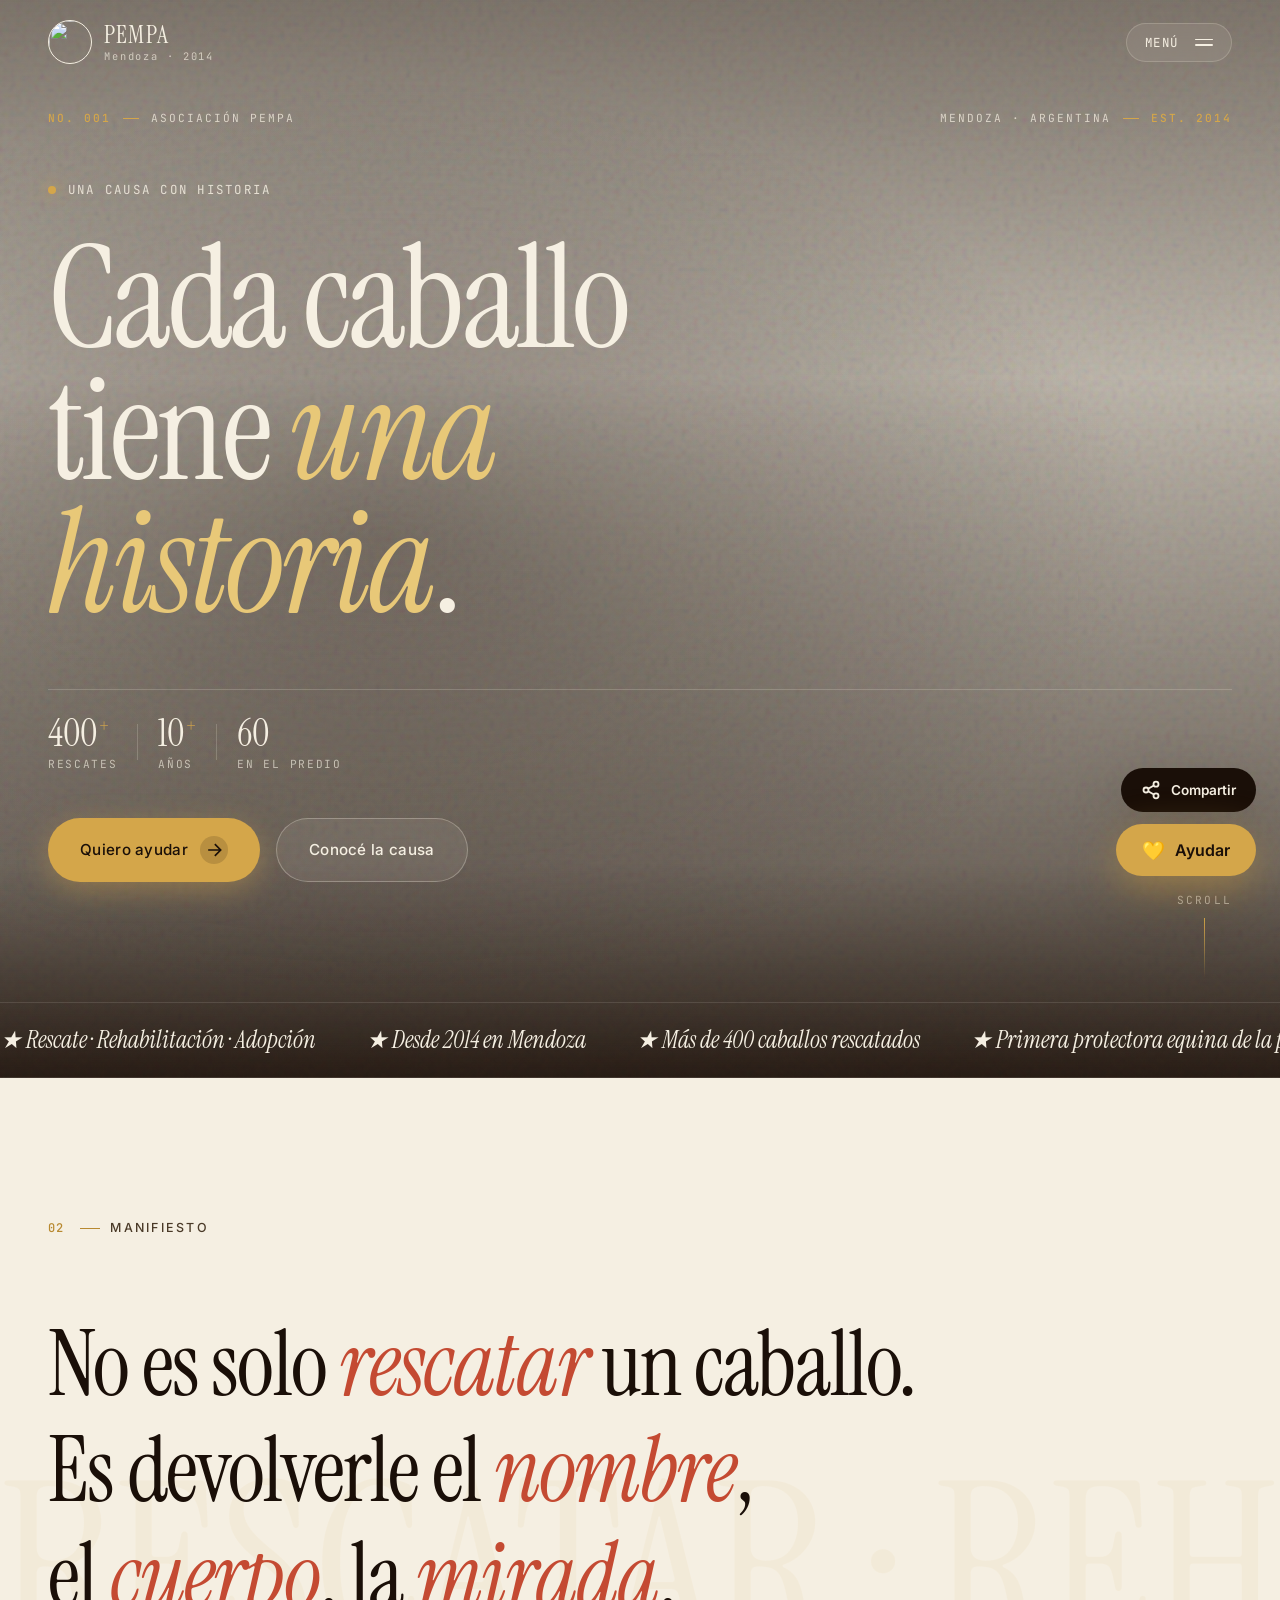
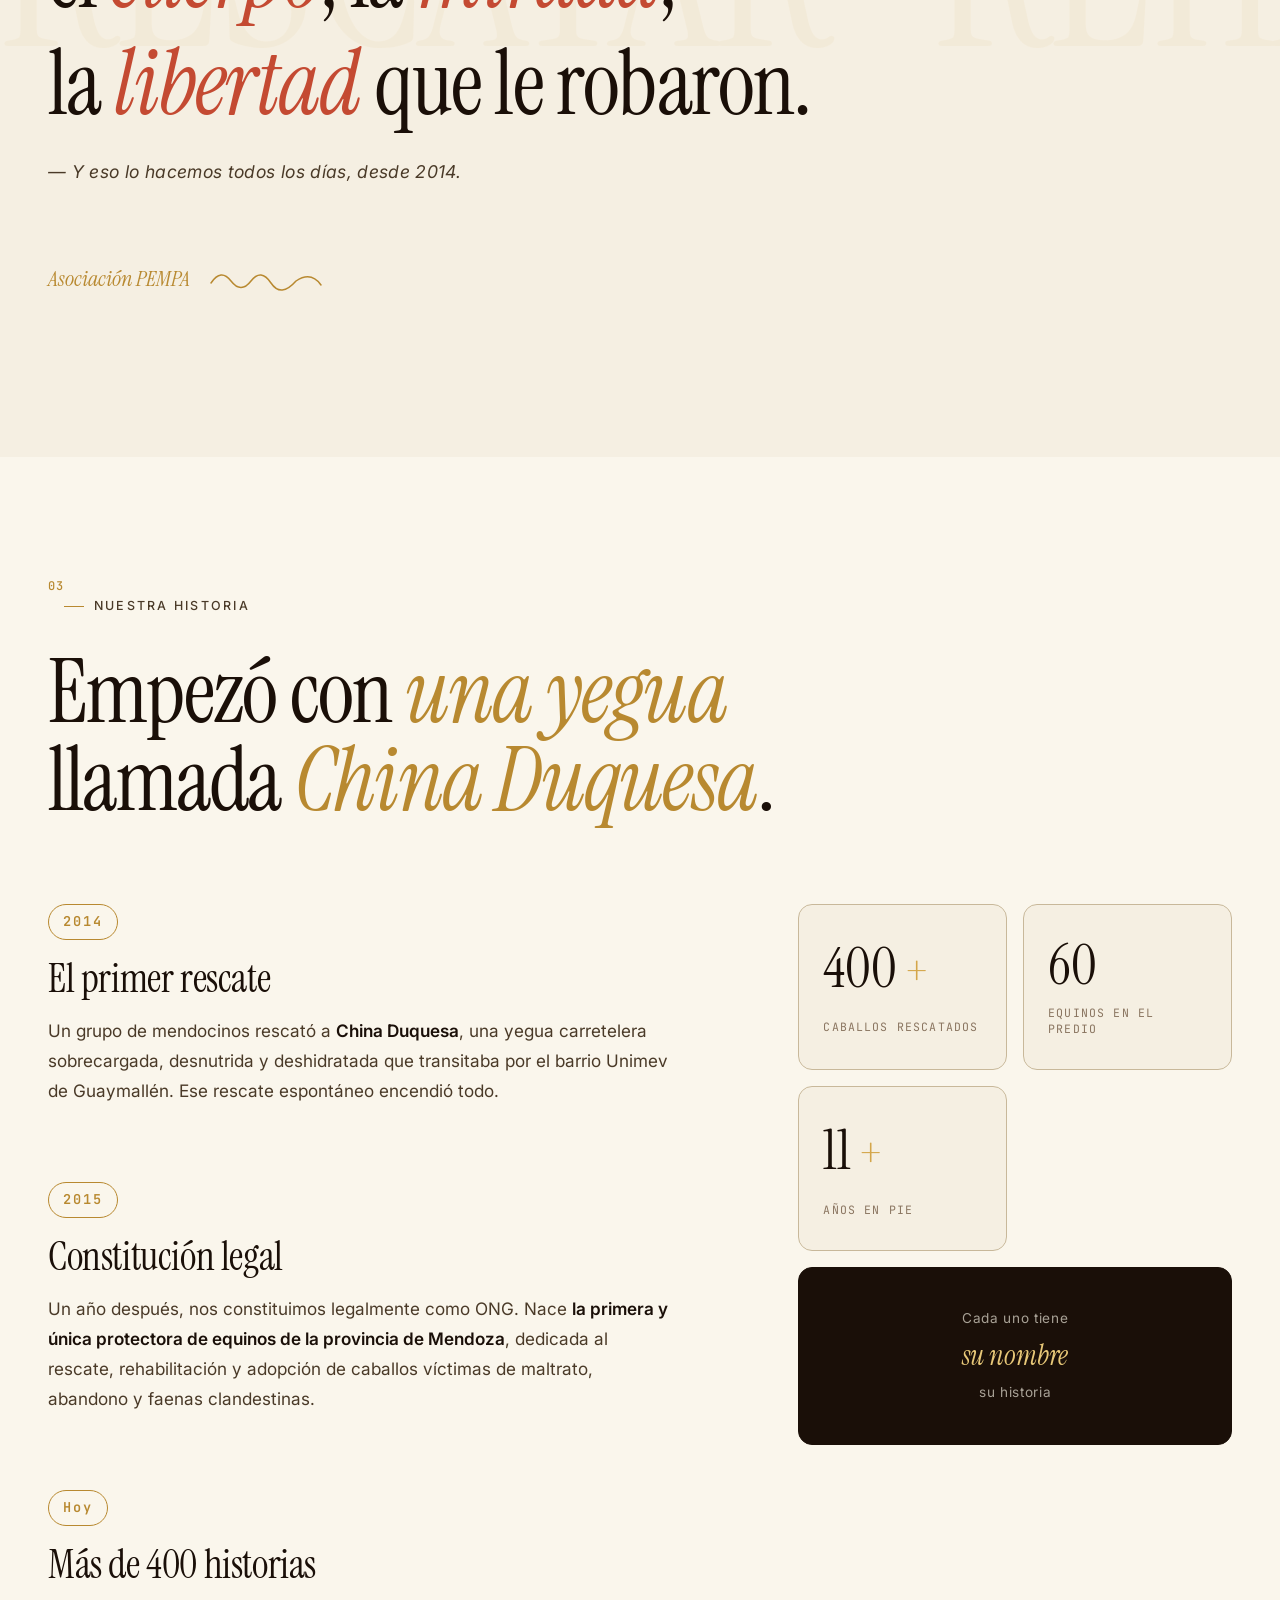
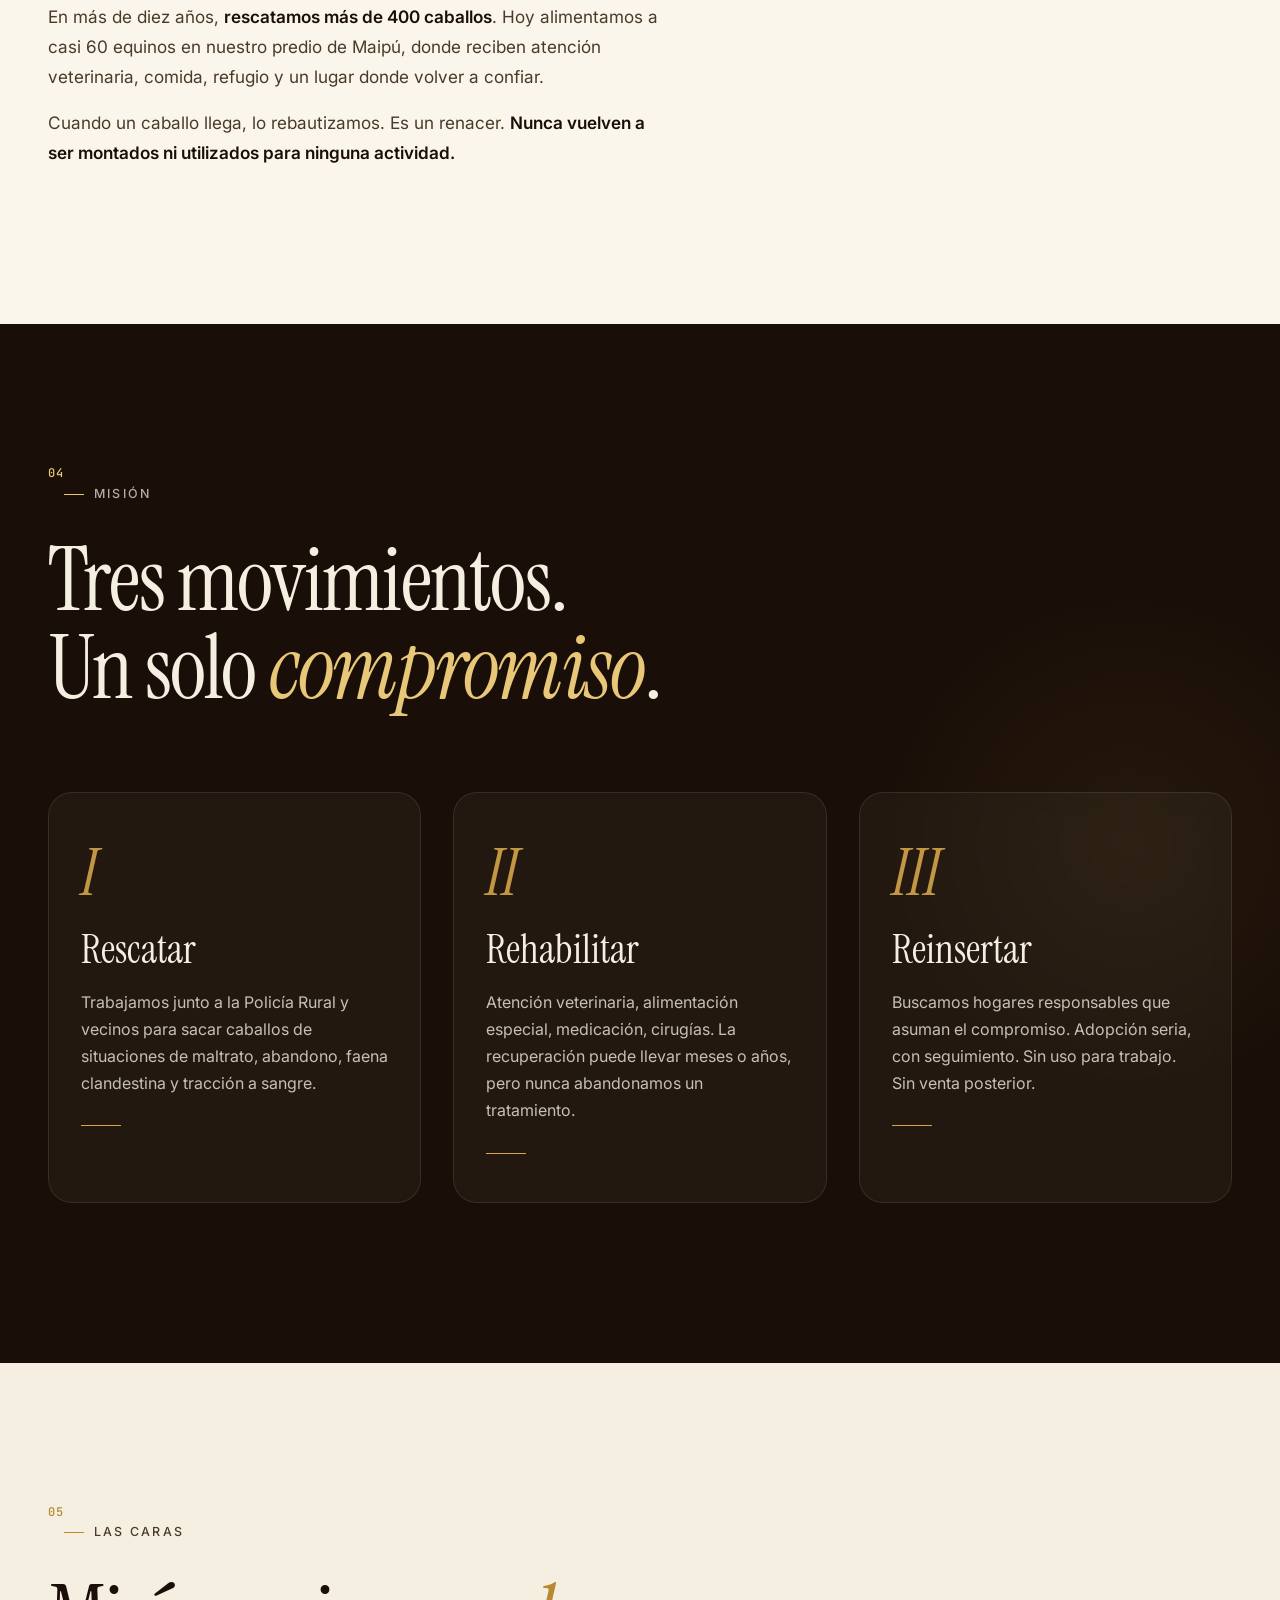
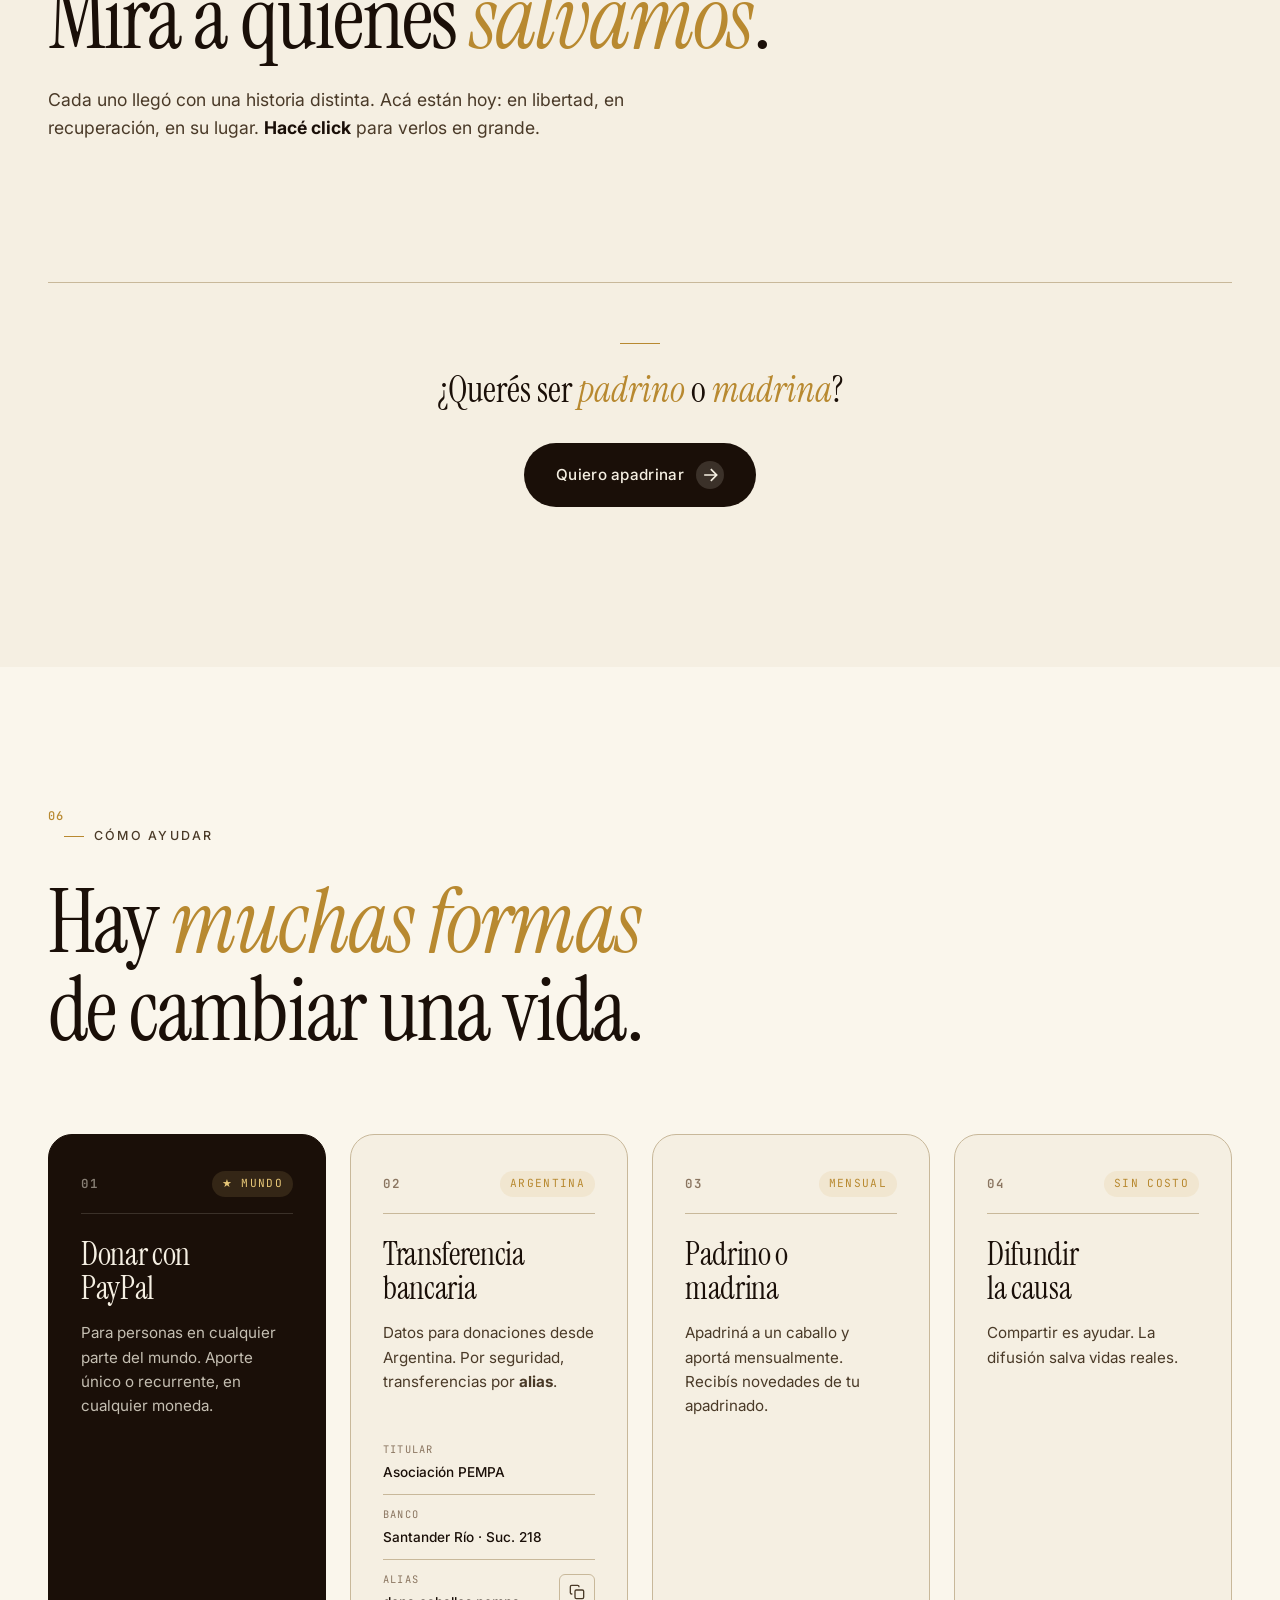
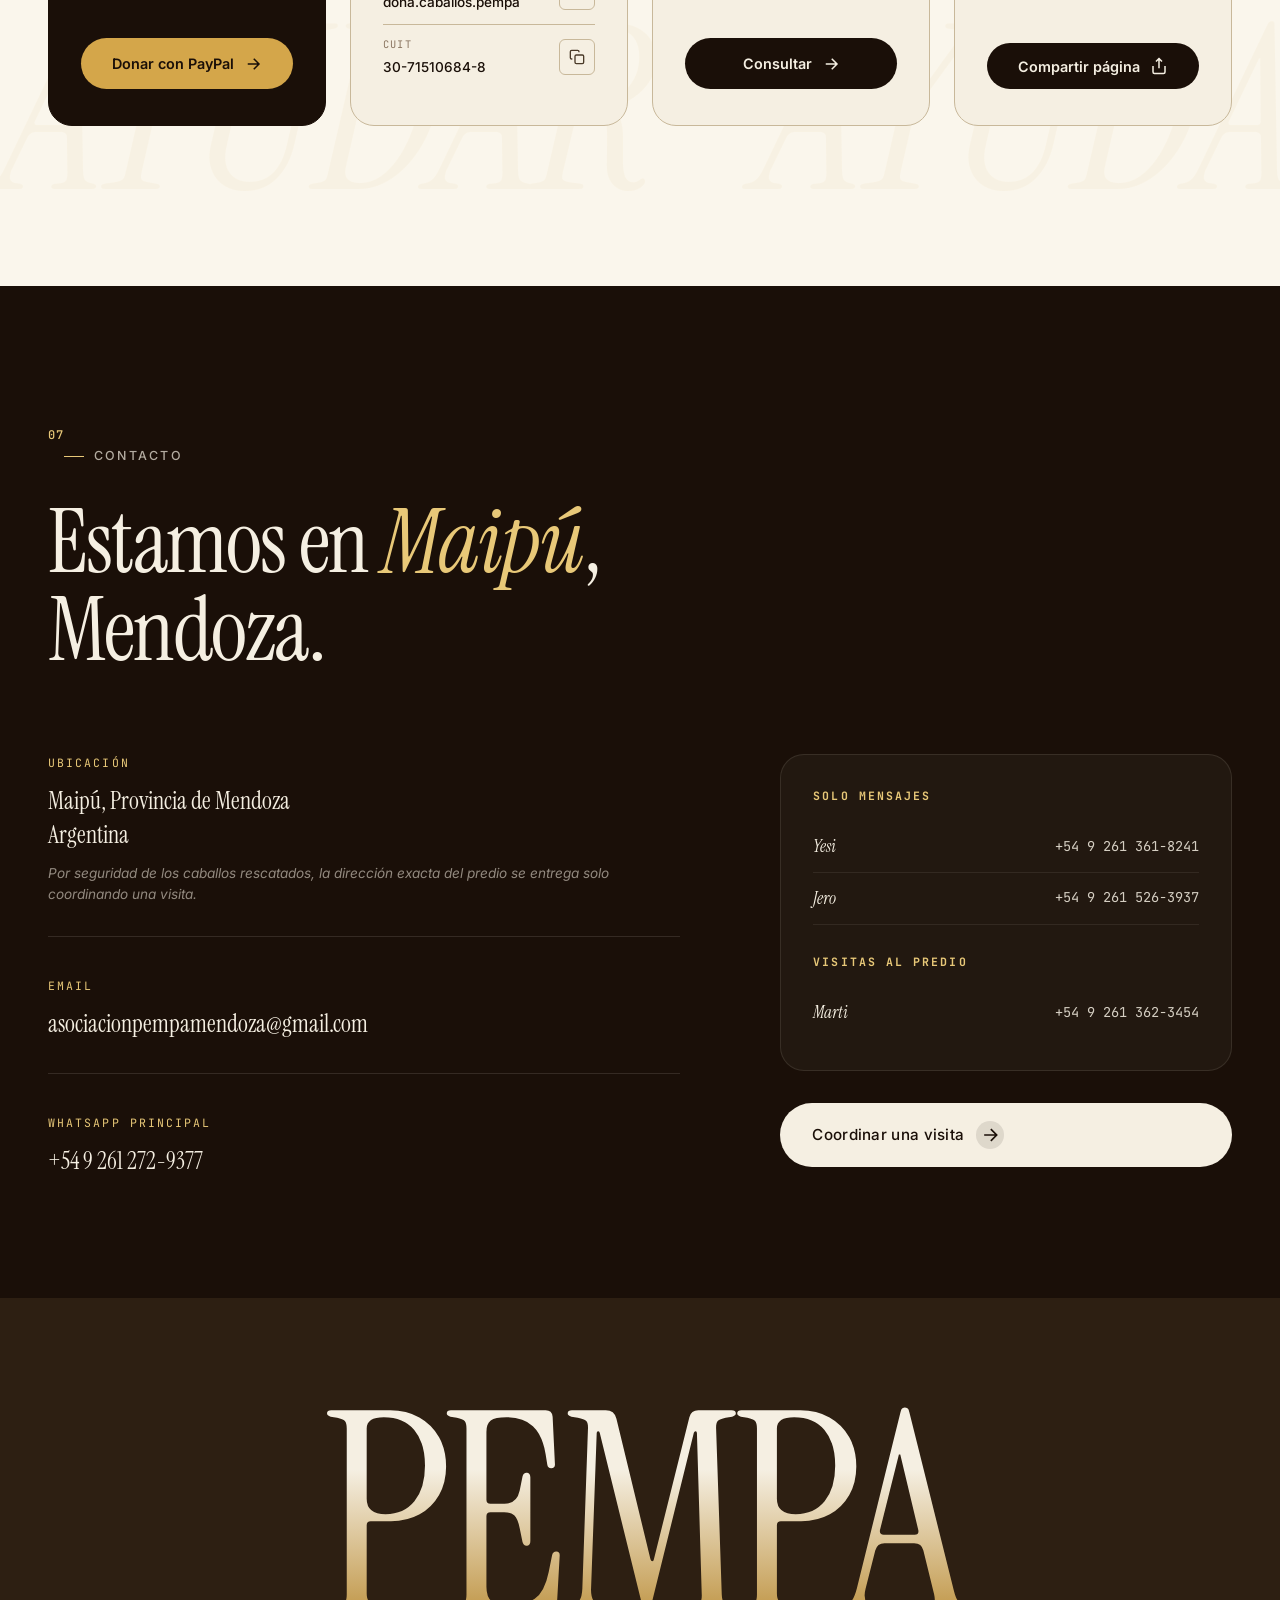
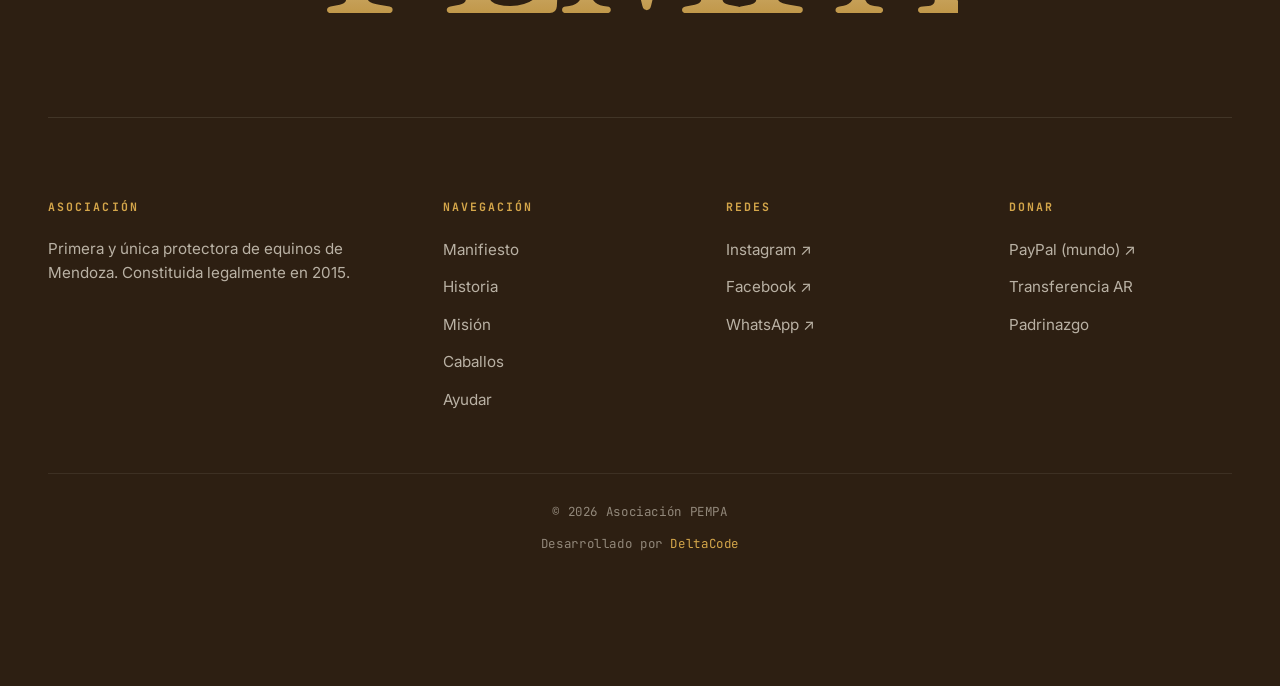
==== index.html @ d000b406 "pempa Commit" ====
<!DOCTYPE html>
<html lang="es-AR">
<head>
    <meta charset="UTF-8">
    <meta name="viewport" content="width=device-width, initial-scale=1.0">
    <meta http-equiv="X-UA-Compatible" content="IE=edge">

    <title>Asociación PEMPA | Cada caballo tiene una historia</title>
    <meta name="description" content="Más de 400 caballos rescatados del maltrato y abandono desde 2014. Primera y única protectora de equinos de Mendoza. Sumate, doná, ayudá.">
    <meta name="keywords" content="PEMPA, protectora caballos Mendoza, rescate equinos, donar caballos, maltrato animal Mendoza, ONG caballos, equinoterapia Maipú">
    <meta name="author" content="Asociación PEMPA">
    <meta name="robots" content="index, follow, max-image-preview:large">
    <meta name="geo.region" content="AR-M">
    <meta name="geo.placename" content="Mendoza, Argentina">
    <link rel="canonical" href="https://pempa.com.ar/">

    <meta property="og:type" content="website">
    <meta property="og:url" content="https://pempa.com.ar/">
    <meta property="og:title" content="Asociación PEMPA | Cada caballo tiene una historia">
    <meta property="og:description" content="Más de 400 rescates desde 2014. Sumate al equipo que devuelve la dignidad a los caballos de Mendoza.">
    <meta property="og:image" content="https://pempa.com.ar/img/og-image.jpg">
    <meta property="og:image:width" content="1200">
    <meta property="og:image:height" content="630">
    <meta property="og:locale" content="es_AR">
    <meta property="og:site_name" content="Asociación PEMPA">
    <meta name="twitter:card" content="summary_large_image">
    <meta name="twitter:title" content="Asociación PEMPA | Cada caballo tiene una historia">
    <meta name="twitter:description" content="Más de 400 rescates desde 2014. Sumate.">
    <meta name="twitter:image" content="https://pempa.com.ar/img/og-image.jpg">

    <link rel="icon" type="image/jpeg" href="/img/logo.jpg">
    <link rel="apple-touch-icon" href="/img/logo.jpg">
    <meta name="theme-color" content="#1a0f08">

    <link rel="preconnect" href="https://fonts.googleapis.com">
    <link rel="preconnect" href="https://fonts.gstatic.com" crossorigin>
    <link href="https://fonts.googleapis.com/css2?family=Instrument+Serif:ital@0;1&family=Inter:wght@300;400;500;600;700;800&family=JetBrains+Mono:wght@400;500;700&display=swap" rel="stylesheet">

    <link rel="stylesheet" href="/css/styles.css">

    <script type="application/ld+json">
    {
        "@context": "https://schema.org",
        "@type": "NGO",
        "name": "Asociación PEMPA",
        "alternateName": "Protectora de Equinos Mendoza Podemos Ayudarlos",
        "url": "https://pempa.com.ar",
        "logo": "https://pempa.com.ar/img/logo.jpg",
        "description": "Primera y única protectora de equinos de la provincia de Mendoza.",
        "foundingDate": "2014",
        "areaServed": { "@type": "State", "name": "Mendoza, Argentina" },
        "address": { "@type": "PostalAddress", "addressLocality": "Maipú", "addressRegion": "Mendoza", "addressCountry": "AR" },
        "email": "asociacionpempamendoza@gmail.com",
        "sameAs": ["https://www.instagram.com/caballos_pempa/", "https://www.facebook.com/caballospempa/"]
    }
    </script>
</head>
<body>

    <!-- PRELOADER -->
    <div class="preloader" id="preloader">
        <div class="preloader__inner">
            <div class="preloader__text">
                <span>P</span><span>E</span><span>M</span><span>P</span><span>A</span>
            </div>
            <div class="preloader__line"></div>
            <span class="preloader__sub">Asociación · Mendoza · 2014</span>
        </div>
    </div>

    <!-- SCROLL PROGRESS -->
    <div class="scroll-progress" id="scrollProgress"></div>

    <!-- NAV -->
    <nav class="nav" id="nav">
        <div class="nav__inner">
            <a href="#inicio" class="nav__brand">
                <img src="/img/logo.jpg" alt="" width="44" height="44">
                <div class="nav__brand-text">
                    <span class="nav__brand-name">PEMPA</span>
                    <span class="nav__brand-tag">Mendoza · 2014</span>
                </div>
            </a>
            <button class="nav__menu-btn" id="navToggle" aria-label="Menú">
                <span class="nav__menu-label">Menú</span>
                <span class="nav__menu-icon"><span></span><span></span></span>
            </button>
        </div>

        <div class="nav__overlay" id="navOverlay">
            <div class="nav__overlay-bg"></div>
            <div class="nav__overlay-inner">
                <ul class="nav__list">
                    <li class="nav__item"><a href="#inicio" class="nav__link"><span class="nav__num">01</span><span class="nav__word">Inicio</span></a></li>
                    <li class="nav__item"><a href="#manifiesto" class="nav__link"><span class="nav__num">02</span><span class="nav__word">Manifiesto</span></a></li>
                    <li class="nav__item"><a href="#nosotros" class="nav__link"><span class="nav__num">03</span><span class="nav__word">Nuestra historia</span></a></li>
                    <li class="nav__item"><a href="#mision" class="nav__link"><span class="nav__num">04</span><span class="nav__word">Misión</span></a></li>
                    <li class="nav__item"><a href="#caballos" class="nav__link"><span class="nav__num">05</span><span class="nav__word">Las caras</span></a></li>
                    <li class="nav__item"><a href="#ayudar" class="nav__link"><span class="nav__num">06</span><span class="nav__word">Cómo ayudar</span></a></li>
                    <li class="nav__item"><a href="#contacto" class="nav__link"><span class="nav__num">07</span><span class="nav__word">Contacto</span></a></li>
                </ul>
                <div class="nav__overlay-footer">
                    <p class="nav__quote">"Cada caballo rescatado es una historia que vuelve a empezar."</p>
                    <div class="nav__social">
                        <a href="https://www.instagram.com/caballos_pempa/" target="_blank" rel="noopener">Instagram ↗</a>
                        <a href="https://www.facebook.com/caballospempa/" target="_blank" rel="noopener">Facebook ↗</a>
                        <a href="https://wa.me/5492612729377" target="_blank" rel="noopener">WhatsApp ↗</a>
                    </div>
                </div>
            </div>
        </div>
    </nav>

    <!-- HERO -->
    <section class="hero" id="inicio">
        <div class="hero__media">
            <video class="hero__video" autoplay muted loop playsinline>
                <source src="/videos/hero_1.mp4" type="video/mp4">
            </video>
            <div class="hero__media-overlay"></div>
            <div class="hero__media-grain"></div>
        </div>

        <div class="hero__corner hero__corner--tl">
            <span class="hero__corner-label">No. 001</span>
            <span class="hero__corner-divider"></span>
            <span class="hero__corner-text">Asociación PEMPA</span>
        </div>
        <div class="hero__corner hero__corner--tr">
            <span class="hero__corner-text">Mendoza · Argentina</span>
            <span class="hero__corner-divider"></span>
            <span class="hero__corner-label">Est. 2014</span>
        </div>

        <div class="hero__content">
            <span class="hero__eyebrow">
                <span class="hero__eyebrow-dot"></span>
                Una causa con historia
            </span>

            <h1 class="hero__title">
                <span class="hero__title-line">Cada caballo</span>
                <span class="hero__title-line">tiene <em>una</em></span>
                <span class="hero__title-line"><em>historia</em>.</span>
            </h1>

            <div class="hero__meta">
                <div class="hero__meta-item">
                    <span class="hero__meta-num">400<sup>+</sup></span>
                    <span class="hero__meta-label">rescates</span>
                </div>
                <span class="hero__meta-divider"></span>
                <div class="hero__meta-item">
                    <span class="hero__meta-num">10<sup>+</sup></span>
                    <span class="hero__meta-label">años</span>
                </div>
                <span class="hero__meta-divider"></span>
                <div class="hero__meta-item">
                    <span class="hero__meta-num">60</span>
                    <span class="hero__meta-label">en el predio</span>
                </div>
            </div>

            <div class="hero__actions">
                <button class="cta cta--primary" data-action="donate">
                    <span class="cta__text">Quiero ayudar</span>
                    <span class="cta__icon">
                        <svg width="20" height="20" viewBox="0 0 24 24" fill="none" stroke="currentColor" stroke-width="2"><path d="M5 12h14M13 5l7 7-7 7"/></svg>
                    </span>
                </button>
                <a href="#manifiesto" class="cta cta--ghost">
                    <span class="cta__text">Conocé la causa</span>
                </a>
            </div>
        </div>

        <div class="hero__marquee">
            <div class="marquee">
                <div class="marquee__track">
                    <span class="marquee__item">★ Rescate · Rehabilitación · Adopción</span>
                    <span class="marquee__item">★ Desde 2014 en Mendoza</span>
                    <span class="marquee__item">★ Más de 400 caballos rescatados</span>
                    <span class="marquee__item">★ Primera protectora equina de la provincia</span>
                    <span class="marquee__item">★ Rescate · Rehabilitación · Adopción</span>
                    <span class="marquee__item">★ Desde 2014 en Mendoza</span>
                    <span class="marquee__item">★ Más de 400 caballos rescatados</span>
                    <span class="marquee__item">★ Primera protectora equina de la provincia</span>
                </div>
            </div>
        </div>

        <div class="hero__scroll-hint">
            <span>scroll</span>
            <div class="hero__scroll-line"></div>
        </div>
    </section>

    <!-- MANIFIESTO -->
    <section class="manifiesto" id="manifiesto">
        <div class="manifiesto__bg-text">RESCATAR · REHABILITAR · REINSERTAR · </div>

        <div class="container">
            <div class="manifiesto__header">
                <span class="section-num">02</span>
                <span class="section-eyebrow">Manifiesto</span>
            </div>

            <div class="manifiesto__text">
                <p class="manifiesto__line">No es solo <em>rescatar</em> un caballo.</p>
                <p class="manifiesto__line">Es devolverle el <em>nombre</em>,</p>
                <p class="manifiesto__line">el <em>cuerpo</em>, la <em>mirada</em>,</p>
                <p class="manifiesto__line">la <em>libertad</em> que le robaron.</p>
                <p class="manifiesto__line manifiesto__line--small">— Y eso lo hacemos todos los días, desde 2014.</p>
            </div>

            <div class="manifiesto__signature">
                <span>Asociación PEMPA</span>
                <svg width="120" height="32" viewBox="0 0 120 32" fill="none" stroke="currentColor" stroke-width="1.5" stroke-linecap="round">
                    <path d="M5 20 Q 15 5, 25 18 T 45 18 Q 55 5, 65 20 T 90 18 Q 105 8, 115 22"/>
                </svg>
            </div>
        </div>
    </section>

    <!-- NOSOTROS -->
    <section class="nosotros" id="nosotros">
        <div class="container">
            <div class="nosotros__header">
                <span class="section-num">03</span>
                <span class="section-eyebrow">Nuestra historia</span>
                <h2 class="section-title">Empezó con <em>una yegua</em><br>llamada <em>China Duquesa</em>.</h2>
            </div>

            <div class="nosotros__grid">
                <div class="nosotros__story">
                    <div class="nosotros__chapter">
                        <span class="nosotros__year">2014</span>
                        <h3 class="nosotros__chapter-title">El primer rescate</h3>
                        <p>Un grupo de mendocinos rescató a <strong>China Duquesa</strong>, una yegua carretelera sobrecargada, desnutrida y deshidratada que transitaba por el barrio Unimev de Guaymallén. Ese rescate espontáneo encendió todo.</p>
                    </div>

                    <div class="nosotros__chapter">
                        <span class="nosotros__year">2015</span>
                        <h3 class="nosotros__chapter-title">Constitución legal</h3>
                        <p>Un año después, nos constituimos legalmente como ONG. Nace <strong>la primera y única protectora de equinos de la provincia de Mendoza</strong>, dedicada al rescate, rehabilitación y adopción de caballos víctimas de maltrato, abandono y faenas clandestinas.</p>
                    </div>

                    <div class="nosotros__chapter">
                        <span class="nosotros__year">Hoy</span>
                        <h3 class="nosotros__chapter-title">Más de 400 historias</h3>
                        <p>En más de diez años, <strong>rescatamos más de 400 caballos</strong>. Hoy alimentamos a casi 60 equinos en nuestro predio de Maipú, donde reciben atención veterinaria, comida, refugio y un lugar donde volver a confiar.</p>
                        <p>Cuando un caballo llega, lo rebautizamos. Es un renacer. <strong>Nunca vuelven a ser montados ni utilizados para ninguna actividad.</strong></p>
                    </div>
                </div>

                <aside class="nosotros__numbers">
                    <div class="num-card">
                        <span class="num-card__big" data-count="400">0</span>
                        <span class="num-card__plus">+</span>
                        <span class="num-card__label">caballos rescatados</span>
                    </div>
                    <div class="num-card">
                        <span class="num-card__big" data-count="60">0</span>
                        <span class="num-card__label">equinos en el predio</span>
                    </div>
                    <div class="num-card">
                        <span class="num-card__big" id="yearsCounter">10</span>
                        <span class="num-card__plus">+</span>
                        <span class="num-card__label">años en pie</span>
                    </div>
                    <div class="num-card num-card--accent">
                        <span class="num-card__small">Cada uno tiene</span>
                        <span class="num-card__italic">su nombre</span>
                        <span class="num-card__small">su historia</span>
                    </div>
                </aside>
            </div>
        </div>
    </section>

    <!-- MISIÓN -->
    <section class="mision" id="mision">
        <div class="container">
            <div class="mision__header">
                <span class="section-num section-num--light">04</span>
                <span class="section-eyebrow section-eyebrow--light">Misión</span>
                <h2 class="section-title section-title--light">Tres movimientos.<br>Un solo <em>compromiso</em>.</h2>
            </div>

            <div class="mision__grid">
                <article class="pilar">
                    <div class="pilar__num">I</div>
                    <h3 class="pilar__title">Rescatar</h3>
                    <p class="pilar__text">Trabajamos junto a la Policía Rural y vecinos para sacar caballos de situaciones de maltrato, abandono, faena clandestina y tracción a sangre.</p>
                    <div class="pilar__line"></div>
                </article>

                <article class="pilar">
                    <div class="pilar__num">II</div>
                    <h3 class="pilar__title">Rehabilitar</h3>
                    <p class="pilar__text">Atención veterinaria, alimentación especial, medicación, cirugías. La recuperación puede llevar meses o años, pero nunca abandonamos un tratamiento.</p>
                    <div class="pilar__line"></div>
                </article>

                <article class="pilar">
                    <div class="pilar__num">III</div>
                    <h3 class="pilar__title">Reinsertar</h3>
                    <p class="pilar__text">Buscamos hogares responsables que asuman el compromiso. Adopción seria, con seguimiento. Sin uso para trabajo. Sin venta posterior.</p>
                    <div class="pilar__line"></div>
                </article>
            </div>
        </div>
    </section>

    <!-- GALERÍA -->
    <section class="caballos" id="caballos">
        <div class="container">
            <div class="caballos__header">
                <span class="section-num">05</span>
                <span class="section-eyebrow">Las caras</span>
                <h2 class="section-title">Mirá a quienes <em>salvamos</em>.</h2>
                <p class="caballos__intro">Cada uno llegó con una historia distinta. Acá están hoy: en libertad, en recuperación, en su lugar. <strong>Hacé click</strong> para verlos en grande.</p>
            </div>

            <div class="gallery" id="gallery"></div>

            <div class="caballos__cta">
                <span class="caballos__cta-line"></span>
                <p>¿Querés ser <em>padrino</em> o <em>madrina</em>?</p>
                <a href="https://wa.me/5492612729377?text=Hola!%20Quiero%20ser%20padrino/madrina%20de%20un%20caballo%20de%20PEMPA" target="_blank" rel="noopener" class="cta cta--dark">
                    <span class="cta__text">Quiero apadrinar</span>
                    <span class="cta__icon">
                        <svg width="20" height="20" viewBox="0 0 24 24" fill="none" stroke="currentColor" stroke-width="2"><path d="M5 12h14M13 5l7 7-7 7"/></svg>
                    </span>
                </a>
            </div>
        </div>

        <div class="lightbox" id="lightbox" hidden>
            <button class="lightbox__close" id="lightboxClose">×</button>
            <button class="lightbox__nav lightbox__nav--prev" id="lightboxPrev">‹</button>
            <button class="lightbox__nav lightbox__nav--next" id="lightboxNext">›</button>
            <div class="lightbox__content" id="lightboxContent"></div>
            <div class="lightbox__counter" id="lightboxCounter"></div>
        </div>
    </section>

    <!-- AYUDAR -->
    <section class="ayudar" id="ayudar">
        <div class="ayudar__bg-text">AYUDAR · AYUDAR · AYUDAR · AYUDAR · </div>
        <div class="container">
            <div class="ayudar__header">
                <span class="section-num">06</span>
                <span class="section-eyebrow">Cómo ayudar</span>
                <h2 class="section-title">Hay <em>muchas formas</em><br>de cambiar una vida.</h2>
            </div>

            <div class="ayudar__grid">
                <article class="ayuda ayuda--featured">
                    <div class="ayuda__top">
                        <span class="ayuda__num">01</span>
                        <span class="ayuda__tag">★ Mundo</span>
                    </div>
                    <h3 class="ayuda__title">Donar con<br>PayPal</h3>
                    <p class="ayuda__text">Para personas en cualquier parte del mundo. Aporte único o recurrente, en cualquier moneda.</p>
                    <a href="https://www.paypal.me/asociacionPEMPA2015" target="_blank" rel="noopener" class="ayuda__btn">
                        <span>Donar con PayPal</span>
                        <svg width="18" height="18" viewBox="0 0 24 24" fill="none" stroke="currentColor" stroke-width="2"><path d="M5 12h14M13 5l7 7-7 7"/></svg>
                    </a>
                </article>

                <article class="ayuda" id="transferencia">
                    <div class="ayuda__top">
                        <span class="ayuda__num">02</span>
                        <span class="ayuda__tag">Argentina</span>
                    </div>
                    <h3 class="ayuda__title">Transferencia<br>bancaria</h3>
                    <p class="ayuda__text">Datos para donaciones desde Argentina. Por seguridad, transferencias por <strong>alias</strong>.</p>
                    <div class="ayuda__data">
                        <div class="ayuda__data-row">
                            <span class="ayuda__data-label">Titular</span>
                            <span class="ayuda__data-value">Asociación PEMPA</span>
                        </div>
                        <div class="ayuda__data-row">
                            <span class="ayuda__data-label">Banco</span>
                            <span class="ayuda__data-value">Santander Río · Suc. 218</span>
                        </div>
                        <div class="ayuda__data-row ayuda__data-row--copy">
                            <div>
                                <span class="ayuda__data-label">Alias</span>
                                <span class="ayuda__data-value">dona.caballos.pempa</span>
                            </div>
                            <button class="copy-btn" data-copy="dona.caballos.pempa" aria-label="Copiar alias">
                                <svg width="16" height="16" viewBox="0 0 24 24" fill="none" stroke="currentColor" stroke-width="2"><rect x="9" y="9" width="13" height="13" rx="2"/><path d="M5 15H4a2 2 0 01-2-2V4a2 2 0 012-2h9a2 2 0 012 2v1"/></svg>
                            </button>
                        </div>
                        <div class="ayuda__data-row ayuda__data-row--copy">
                            <div>
                                <span class="ayuda__data-label">CUIT</span>
                                <span class="ayuda__data-value">30-71510684-8</span>
                            </div>
                            <button class="copy-btn" data-copy="30-71510684-8" aria-label="Copiar CUIT">
                                <svg width="16" height="16" viewBox="0 0 24 24" fill="none" stroke="currentColor" stroke-width="2"><rect x="9" y="9" width="13" height="13" rx="2"/><path d="M5 15H4a2 2 0 01-2-2V4a2 2 0 012-2h9a2 2 0 012 2v1"/></svg>
                            </button>
                        </div>
                    </div>
                </article>

                <article class="ayuda">
                    <div class="ayuda__top">
                        <span class="ayuda__num">03</span>
                        <span class="ayuda__tag">Mensual</span>
                    </div>
                    <h3 class="ayuda__title">Padrino o<br>madrina</h3>
                    <p class="ayuda__text">Apadriná a un caballo y aportá mensualmente. Recibís novedades de tu apadrinado.</p>
                    <a href="https://wa.me/5492612729377?text=Hola!%20Quiero%20ser%20padrino/madrina%20de%20un%20caballo%20de%20PEMPA" target="_blank" rel="noopener" class="ayuda__btn ayuda__btn--alt">
                        <span>Consultar</span>
                        <svg width="18" height="18" viewBox="0 0 24 24" fill="none" stroke="currentColor" stroke-width="2"><path d="M5 12h14M13 5l7 7-7 7"/></svg>
                    </a>
                </article>

                <article class="ayuda">
                    <div class="ayuda__top">
                        <span class="ayuda__num">04</span>
                        <span class="ayuda__tag">Sin costo</span>
                    </div>
                    <h3 class="ayuda__title">Difundir<br>la causa</h3>
                    <p class="ayuda__text">Compartir es ayudar. La difusión salva vidas reales.</p>
                    <button class="ayuda__btn ayuda__btn--alt" data-action="share">
                        <span>Compartir página</span>
                        <svg width="18" height="18" viewBox="0 0 24 24" fill="none" stroke="currentColor" stroke-width="2"><path d="M4 12v8a2 2 0 002 2h12a2 2 0 002-2v-8M16 6l-4-4-4 4M12 2v13"/></svg>
                    </button>
                </article>
            </div>
        </div>
    </section>

    <!-- CONTACTO -->
    <section class="contacto" id="contacto">
        <div class="container">
            <div class="contacto__header">
                <span class="section-num section-num--light">07</span>
                <span class="section-eyebrow section-eyebrow--light">Contacto</span>
                <h2 class="section-title section-title--light">Estamos en <em>Maipú</em>,<br>Mendoza.</h2>
            </div>

            <div class="contacto__grid">
                <div class="contacto__main">
                    <div class="contacto__block">
                        <span class="contacto__label">Ubicación</span>
                        <p class="contacto__value">Maipú, Provincia de Mendoza<br>Argentina</p>
                        <small class="contacto__note">Por seguridad de los caballos rescatados, la dirección exacta del predio se entrega solo coordinando una visita.</small>
                    </div>
                    <div class="contacto__block">
                        <span class="contacto__label">Email</span>
                        <a href="mailto:asociacionpempamendoza@gmail.com" class="contacto__value contacto__value--link">asociacionpempamendoza@gmail.com</a>
                    </div>
                    <div class="contacto__block">
                        <span class="contacto__label">WhatsApp principal</span>
                        <a href="https://wa.me/5492612729377" target="_blank" rel="noopener" class="contacto__value contacto__value--link">+54 9 261 272-9377</a>
                    </div>
                </div>

                <div class="contacto__side">
                    <div class="contacto__phones">
                        <h4 class="contacto__phones-title">Solo mensajes</h4>
                        <div class="phone-row">
                            <span class="phone-row__name">Yesi</span>
                            <a href="https://wa.me/5492613618241" target="_blank" rel="noopener" class="phone-row__num">+54 9 261 361-8241</a>
                        </div>
                        <div class="phone-row">
                            <span class="phone-row__name">Jero</span>
                            <a href="https://wa.me/5492615263937" target="_blank" rel="noopener" class="phone-row__num">+54 9 261 526-3937</a>
                        </div>
                        <h4 class="contacto__phones-title contacto__phones-title--mt">Visitas al predio</h4>
                        <div class="phone-row">
                            <span class="phone-row__name">Marti</span>
                            <a href="https://wa.me/5492613623454?text=Hola!%20Quisiera%20coordinar%20una%20visita%20al%20predio" target="_blank" rel="noopener" class="phone-row__num">+54 9 261 362-3454</a>
                        </div>
                    </div>

                    <a href="https://wa.me/5492613623454?text=Hola!%20Quisiera%20coordinar%20una%20visita%20al%20predio" target="_blank" rel="noopener" class="cta cta--light">
                        <span class="cta__text">Coordinar una visita</span>
                        <span class="cta__icon">
                            <svg width="20" height="20" viewBox="0 0 24 24" fill="none" stroke="currentColor" stroke-width="2"><path d="M5 12h14M13 5l7 7-7 7"/></svg>
                        </span>
                    </a>
                </div>
            </div>
        </div>
    </section>

    <!-- FOOTER -->
    <footer class="footer">
        <div class="container">
            <div class="footer__big"><span>PEMPA</span></div>

            <div class="footer__grid">
                <div class="footer__col">
                    <h5 class="footer__col-title">Asociación</h5>
                    <p class="footer__col-text">Primera y única protectora de equinos de Mendoza. Constituida legalmente en 2015.</p>
                </div>
                <div class="footer__col">
                    <h5 class="footer__col-title">Navegación</h5>
                    <ul>
                        <li><a href="#manifiesto">Manifiesto</a></li>
                        <li><a href="#nosotros">Historia</a></li>
                        <li><a href="#mision">Misión</a></li>
                        <li><a href="#caballos">Caballos</a></li>
                        <li><a href="#ayudar">Ayudar</a></li>
                    </ul>
                </div>
                <div class="footer__col">
                    <h5 class="footer__col-title">Redes</h5>
                    <ul>
                        <li><a href="https://www.instagram.com/caballos_pempa/" target="_blank" rel="noopener">Instagram ↗</a></li>
                        <li><a href="https://www.facebook.com/caballospempa/" target="_blank" rel="noopener">Facebook ↗</a></li>
                        <li><a href="https://wa.me/5492612729377" target="_blank" rel="noopener">WhatsApp ↗</a></li>
                    </ul>
                </div>
                <div class="footer__col">
                    <h5 class="footer__col-title">Donar</h5>
                    <ul>
                        <li><a href="https://www.paypal.me/asociacionPEMPA2015" target="_blank" rel="noopener">PayPal (mundo) ↗</a></li>
                        <li><a href="#transferencia">Transferencia AR</a></li>
                        <li><a href="#ayudar">Padrinazgo</a></li>
                    </ul>
                </div>
            </div>

            <div class="footer__bottom">
                <span>© <span id="year">2026</span> Asociación PEMPA</span>
                <span class="footer__credit">
                    Desarrollado por <a href="https://deltacode.com.ar/" target="_blank" rel="noopener">DeltaCode</a>
                </span>
            </div>
        </div>
    </footer>

    <!-- BOTONES FLOTANTES -->
    <div class="floats">
        <button class="float float--share" id="floatShare" aria-label="Compartir página">
            <svg width="20" height="20" viewBox="0 0 24 24" fill="none" stroke="currentColor" stroke-width="2.2"><circle cx="18" cy="5" r="3"/><circle cx="6" cy="12" r="3"/><circle cx="18" cy="19" r="3"/><line x1="8.59" y1="13.51" x2="15.42" y2="17.49"/><line x1="15.41" y1="6.51" x2="8.59" y2="10.49"/></svg>
            <span>Compartir</span>
        </button>

        <button class="float float--donate" id="floatDonate" aria-label="Ayudar a PEMPA">
            <span class="float__pulse"></span>
            <span class="float__icon">💛</span>
            <span class="float__label">Ayudar</span>
        </button>
    </div>

    <!-- MODAL DONAR -->
    <div class="modal" id="donateModal" hidden>
        <div class="modal__bg" data-close></div>
        <div class="modal__panel">
            <button class="modal__close" data-close aria-label="Cerrar">×</button>
            <div class="modal__head">
                <span class="modal__eyebrow">Tu ayuda</span>
                <h3 class="modal__title">Salvá una <em>vida</em>.</h3>
                <p class="modal__sub">Elegí cómo querés sumarte. Cada aporte cuenta.</p>
            </div>
            <div class="modal__list">
                <a href="https://www.paypal.me/asociacionPEMPA2015" target="_blank" rel="noopener" class="modal__opt">
                    <span class="modal__opt-num">01</span>
                    <div class="modal__opt-body">
                        <strong>PayPal</strong>
                        <small>Desde cualquier parte del mundo</small>
                    </div>
                    <span class="modal__opt-arrow">→</span>
                </a>
                <a href="#transferencia" class="modal__opt" data-close>
                    <span class="modal__opt-num">02</span>
                    <div class="modal__opt-body">
                        <strong>Transferencia</strong>
                        <small>Argentina · Alias / CUIT</small>
                    </div>
                    <span class="modal__opt-arrow">→</span>
                </a>
                <a href="https://wa.me/5492612729377?text=Hola!%20Quiero%20ayudar%20a%20PEMPA" target="_blank" rel="noopener" class="modal__opt">
                    <span class="modal__opt-num">03</span>
                    <div class="modal__opt-body">
                        <strong>Padrinazgo / Voluntariado</strong>
                        <small>Por WhatsApp</small>
                    </div>
                    <span class="modal__opt-arrow">→</span>
                </a>
            </div>
        </div>
    </div>

    <!-- MODAL COMPARTIR -->
    <div class="modal" id="shareModal" hidden>
        <div class="modal__bg" data-close></div>
        <div class="modal__panel modal__panel--share">
            <button class="modal__close" data-close aria-label="Cerrar">×</button>
            <div class="modal__head">
                <span class="modal__eyebrow">Difundir es ayudar</span>
                <h3 class="modal__title">Compartí <em>la causa</em>.</h3>
                <p class="modal__sub">Mientras más personas conozcan PEMPA, más caballos podemos rescatar.</p>
            </div>

            <div class="share-preview">
                <span class="share-preview__label">Texto sugerido:</span>
                <p class="share-preview__text" id="shareText">Apoyemos a PEMPA 🐎 Primera y única protectora de equinos de Mendoza. Más de 400 caballos rescatados desde 2014. Sumate, doná, difundí. → https://pempa.com.ar</p>
                <button class="share-preview__copy" id="copyShareText">
                    <svg width="14" height="14" viewBox="0 0 24 24" fill="none" stroke="currentColor" stroke-width="2"><rect x="9" y="9" width="13" height="13" rx="2"/><path d="M5 15H4a2 2 0 01-2-2V4a2 2 0 012-2h9a2 2 0 012 2v1"/></svg>
                    <span>Copiar texto</span>
                </button>
            </div>

            <div class="share-grid">
                <a href="#" class="share-btn share-btn--whatsapp" data-share="whatsapp">
                    <svg width="22" height="22" viewBox="0 0 24 24" fill="currentColor"><path d="M17.472 14.382c-.297-.149-1.758-.867-2.03-.967-.273-.099-.471-.148-.67.15-.197.297-.767.966-.94 1.164-.173.199-.347.223-.644.075-.297-.15-1.255-.463-2.39-1.475-.883-.788-1.48-1.761-1.653-2.059-.173-.297-.018-.458.13-.606.134-.133.298-.347.446-.52.149-.174.198-.298.298-.497.099-.198.05-.371-.025-.52-.075-.149-.669-1.612-.916-2.207-.242-.579-.487-.5-.669-.51-.173-.008-.371-.01-.57-.01-.198 0-.52.074-.792.372-.272.297-1.04 1.016-1.04 2.479 0 1.462 1.065 2.875 1.213 3.074.149.198 2.096 3.2 5.077 4.487.709.306 1.262.489 1.694.625.712.227 1.36.195 1.871.118.571-.085 1.758-.719 2.006-1.413.248-.694.248-1.289.173-1.413-.074-.124-.272-.198-.57-.347m-5.421 7.403h-.004a9.87 9.87 0 01-5.031-1.378l-.361-.214-3.741.982.998-3.648-.235-.374a9.86 9.86 0 01-1.51-5.26c.001-5.45 4.436-9.884 9.888-9.884 2.64 0 5.122 1.03 6.988 2.898a9.825 9.825 0 012.893 6.994c-.003 5.45-4.437 9.884-9.885 9.884m8.413-18.297A11.815 11.815 0 0012.05 0C5.495 0 .16 5.335.157 11.892c0 2.096.547 4.142 1.588 5.945L.057 24l6.305-1.654a11.882 11.882 0 005.683 1.448h.005c6.554 0 11.89-5.335 11.893-11.893a11.821 11.821 0 00-3.48-8.413z"/></svg>
                    <span>WhatsApp</span>
                </a>
                <a href="#" class="share-btn share-btn--facebook" data-share="facebook">
                    <svg width="22" height="22" viewBox="0 0 24 24" fill="currentColor"><path d="M24 12c0-6.6-5.4-12-12-12S0 5.4 0 12c0 6 4.4 11 10.1 11.9V15.5H7.1V12h3.1V9.4c0-3 1.8-4.7 4.5-4.7 1.3 0 2.7.2 2.7.2v3h-1.5c-1.5 0-2 .9-2 1.9V12h3.3l-.5 3.5h-2.8v8.4C19.6 23 24 18 24 12z"/></svg>
                    <span>Facebook</span>
                </a>
                <a href="#" class="share-btn share-btn--twitter" data-share="twitter">
                    <svg width="22" height="22" viewBox="0 0 24 24" fill="currentColor"><path d="M18.244 2.25h3.308l-7.227 8.26 8.502 11.24H16.17l-5.214-6.817L4.99 21.75H1.68l7.73-8.835L1.254 2.25H8.08l4.713 6.231zm-1.161 17.52h1.833L7.084 4.126H5.117z"/></svg>
                    <span>X / Twitter</span>
                </a>
                <a href="#" class="share-btn share-btn--telegram" data-share="telegram">
                    <svg width="22" height="22" viewBox="0 0 24 24" fill="currentColor"><path d="M11.944 0A12 12 0 000 12a12 12 0 0012 12 12 12 0 0012-12A12 12 0 0012 0a12 12 0 00-.056 0zm4.962 7.224c.1-.002.321.023.464.14a.506.506 0 01.171.325c.016.093.036.306.02.472-.18 1.898-.962 6.502-1.36 8.627-.168.9-.499 1.201-.82 1.23-.696.065-1.225-.46-1.9-.902-1.056-.693-1.653-1.124-2.678-1.8-1.185-.78-.417-1.21.258-1.91.177-.184 3.247-2.977 3.307-3.23.007-.032.014-.15-.056-.212s-.174-.041-.249-.024c-.106.024-1.793 1.14-5.061 3.345-.48.33-.913.49-1.302.48-.428-.008-1.252-.241-1.865-.44-.752-.245-1.349-.374-1.297-.789.027-.216.325-.437.893-.663 3.498-1.524 5.83-2.529 6.998-3.014 3.332-1.386 4.025-1.627 4.476-1.635z"/></svg>
                    <span>Telegram</span>
                </a>
                <a href="#" class="share-btn share-btn--email" data-share="email">
                    <svg width="22" height="22" viewBox="0 0 24 24" fill="none" stroke="currentColor" stroke-width="2"><rect x="2" y="4" width="20" height="16" rx="2"/><path d="M22 6l-10 7L2 6"/></svg>
                    <span>Email</span>
                </a>
                <a href="#" class="share-btn share-btn--link" data-share="copy">
                    <svg width="22" height="22" viewBox="0 0 24 24" fill="none" stroke="currentColor" stroke-width="2"><path d="M10 13a5 5 0 007.54.54l3-3a5 5 0 00-7.07-7.07l-1.72 1.71"/><path d="M14 11a5 5 0 00-7.54-.54l-3 3a5 5 0 007.07 7.07l1.71-1.71"/></svg>
                    <span>Copiar link</span>
                </a>
            </div>
        </div>
    </div>

    <!-- TOAST -->
    <div class="toast" id="toast"></div>

    <script src="/js/main.js"></script>
</body>
</html>
---- css/styles.css ----
/* =========================================================
   ASOCIACIÓN PEMPA — Stylesheet
   Aesthetic: Cinematográfico-Editorial · Ámbar tierra · Tinta cálida
   ========================================================= */

/* ============== RESET ============== */
*, *::before, *::after {
    box-sizing: border-box;
    margin: 0;
    padding: 0;
}

html {
    scroll-behavior: smooth;
    -webkit-text-size-adjust: 100%;
    text-rendering: optimizeLegibility;
    scroll-padding-top: 100px;
}

body {
    font-family: 'Inter', -apple-system, sans-serif;
    background-color: var(--cream);
    color: var(--ink);
    line-height: 1.6;
    overflow-x: hidden;
    font-size: 16px;
}

img, video {
    max-width: 100%;
    height: auto;
    display: block;
}

button {
    font-family: inherit;
    cursor: pointer;
    border: none;
    background: none;
    color: inherit;
    padding: 0;
}

a {
    color: inherit;
    text-decoration: none;
}

ul {
    list-style: none;
}

::selection {
    background: var(--amber);
    color: var(--ink);
}

/* ============== VARIABLES ============== */
:root {
    /* Paleta principal */
    --ink: #1a0f08;              /* Negro tinta cálida */
    --ink-soft: #2d1f12;
    --cream: #f5efe2;            /* Fondo crema cálido */
    --cream-soft: #ede4d0;
    --paper: #faf6ec;            /* Papel editorial */
    --amber: #d4a64a;            /* Ámbar dorado dominante */
    --amber-light: #e8c878;
    --amber-dark: #b88930;
    --rust: #c44a32;             /* Rojo tinta cálido para urgencia */
    --rust-soft: #d56850;
    --sand: #c8b89a;
    --moss: #5e6b3e;             /* Verde tierra */

    /* Texto */
    --text-primary: #1a0f08;
    --text-secondary: #4a3a28;
    --text-muted: #8a7560;
    --text-inverse: #f5efe2;

    /* Tipografía */
    --font-display: 'Instrument Serif', 'Garamond', Georgia, serif;
    --font-body: 'Inter', -apple-system, sans-serif;
    --font-mono: 'JetBrains Mono', 'Courier New', monospace;

    /* Sombras */
    --shadow-sm: 0 2px 8px rgba(26, 15, 8, 0.06);
    --shadow-md: 0 12px 32px rgba(26, 15, 8, 0.10);
    --shadow-lg: 0 24px 60px rgba(26, 15, 8, 0.18);
    --shadow-xl: 0 40px 100px rgba(26, 15, 8, 0.25);

    /* Layout */
    --container: 1320px;
    --radius-sm: 6px;
    --radius: 14px;
    --radius-lg: 24px;

    /* Transiciones */
    --ease: cubic-bezier(0.22, 1, 0.36, 1);
    --ease-out: cubic-bezier(0.16, 1, 0.3, 1);
    --duration: 0.6s;
}

/* ============== UTILS ============== */
.container {
    width: 100%;
    max-width: var(--container);
    margin: 0 auto;
    padding: 0 24px;
}

@media (min-width: 768px) {
    .container { padding: 0 48px; }
}

.section-num {
    font-family: var(--font-mono);
    font-size: 0.75rem;
    font-weight: 500;
    letter-spacing: 0.1em;
    color: var(--amber-dark);
}

.section-num--light {
    color: var(--amber-light);
}

.section-eyebrow {
    display: inline-block;
    font-family: var(--font-body);
    font-size: 0.78rem;
    font-weight: 500;
    letter-spacing: 0.18em;
    text-transform: uppercase;
    color: var(--text-secondary);
    margin-left: 16px;
    position: relative;
    padding-left: 30px;
}

.section-eyebrow::before {
    content: '';
    position: absolute;
    left: 0;
    top: 50%;
    width: 20px;
    height: 1px;
    background: var(--amber-dark);
}

.section-eyebrow--light {
    color: rgba(245, 239, 226, 0.7);
}

.section-eyebrow--light::before {
    background: var(--amber-light);
}

.section-title {
    font-family: var(--font-display);
    font-size: clamp(2.5rem, 7vw, 5.5rem);
    font-weight: 400;
    line-height: 1;
    letter-spacing: -0.02em;
    color: var(--ink);
    margin-top: 32px;
}

.section-title em {
    font-style: italic;
    color: var(--amber-dark);
}

.section-title--light {
    color: var(--cream);
}

.section-title--light em {
    color: var(--amber-light);
}

/* ============== PRELOADER ============== */
.preloader {
    position: fixed;
    inset: 0;
    z-index: 9999;
    background: var(--ink);
    display: flex;
    align-items: center;
    justify-content: center;
    transition: opacity 0.6s var(--ease), visibility 0s 0.6s;
}

.preloader.loaded {
    opacity: 0;
    visibility: hidden;
}

.preloader__inner {
    text-align: center;
    color: var(--cream);
}

.preloader__text {
    font-family: var(--font-display);
    font-size: clamp(3.5rem, 10vw, 6rem);
    font-weight: 400;
    letter-spacing: 0.2em;
    margin-bottom: 32px;
    display: flex;
    justify-content: center;
    gap: 4px;
}

.preloader__text span {
    display: inline-block;
    animation: preloadLetter 0.6s var(--ease) forwards;
    opacity: 0;
    transform: translateY(20px);
}

.preloader__text span:nth-child(1) { animation-delay: 0.05s; }
.preloader__text span:nth-child(2) { animation-delay: 0.15s; }
.preloader__text span:nth-child(3) { animation-delay: 0.25s; }
.preloader__text span:nth-child(4) { animation-delay: 0.35s; }
.preloader__text span:nth-child(5) { animation-delay: 0.45s; }

@keyframes preloadLetter {
    to { opacity: 1; transform: translateY(0); }
}

.preloader__line {
    width: 0;
    height: 1px;
    background: var(--amber);
    margin: 0 auto 20px;
    animation: preloadLine 1.4s var(--ease) 0.6s forwards;
}

@keyframes preloadLine {
    to { width: 200px; }
}

.preloader__sub {
    font-family: var(--font-mono);
    font-size: 0.75rem;
    letter-spacing: 0.2em;
    color: var(--amber);
    opacity: 0;
    animation: fadeIn 0.6s var(--ease) 1.2s forwards;
}

@keyframes fadeIn {
    to { opacity: 1; }
}

/* ============== SCROLL PROGRESS ============== */
.scroll-progress {
    position: fixed;
    top: 0;
    left: 0;
    height: 2px;
    background: var(--amber);
    z-index: 999;
    width: 0;
    transition: width 0.1s linear;
}

/* ============== NAVIGATION ============== */
.nav {
    position: fixed;
    top: 0;
    left: 0;
    right: 0;
    z-index: 100;
    padding: 20px 0;
    transition: all 0.4s var(--ease);
    pointer-events: none;
}

.nav__inner {
    max-width: var(--container);
    margin: 0 auto;
    padding: 0 24px;
    display: flex;
    align-items: center;
    justify-content: space-between;
    pointer-events: auto;
}

@media (min-width: 768px) {
    .nav__inner { padding: 0 48px; }
}

.nav--scrolled {
    padding: 12px 0;
    background: rgba(245, 239, 226, 0.85);
    backdrop-filter: blur(20px);
    -webkit-backdrop-filter: blur(20px);
    box-shadow: 0 1px 0 rgba(26, 15, 8, 0.08);
}

.nav__brand {
    display: flex;
    align-items: center;
    gap: 12px;
    color: var(--cream);
    transition: color 0.3s var(--ease);
}

.nav--scrolled .nav__brand {
    color: var(--ink);
}

.nav__brand img {
    width: 44px;
    height: 44px;
    border-radius: 50%;
    object-fit: cover;
    border: 1.5px solid currentColor;
}

.nav__brand-text {
    display: flex;
    flex-direction: column;
    line-height: 1;
}

.nav__brand-name {
    font-family: var(--font-display);
    font-size: 1.5rem;
    font-weight: 400;
    letter-spacing: 0.05em;
}

.nav__brand-tag {
    font-family: var(--font-mono);
    font-size: 0.65rem;
    letter-spacing: 0.18em;
    margin-top: 4px;
    opacity: 0.7;
}

.nav__menu-btn {
    display: flex;
    align-items: center;
    gap: 16px;
    padding: 10px 18px;
    background: rgba(245, 239, 226, 0.08);
    border: 1px solid rgba(245, 239, 226, 0.2);
    border-radius: 100px;
    color: var(--cream);
    font-family: var(--font-mono);
    font-size: 0.78rem;
    letter-spacing: 0.12em;
    text-transform: uppercase;
    backdrop-filter: blur(10px);
    transition: all 0.3s var(--ease);
}

.nav--scrolled .nav__menu-btn {
    color: var(--ink);
    background: rgba(26, 15, 8, 0.06);
    border-color: rgba(26, 15, 8, 0.15);
}

.nav__menu-btn:hover {
    background: var(--amber);
    color: var(--ink);
    border-color: var(--amber);
}

.nav__menu-icon {
    display: flex;
    flex-direction: column;
    gap: 4px;
}

.nav__menu-icon span {
    display: block;
    width: 18px;
    height: 1.5px;
    background: currentColor;
    border-radius: 2px;
    transition: all 0.3s var(--ease);
}

.nav.nav--open .nav__menu-icon span:nth-child(1) {
    transform: translateY(3px) rotate(45deg);
}

.nav.nav--open .nav__menu-icon span:nth-child(2) {
    transform: translateY(-3px) rotate(-45deg);
}

/* Nav Overlay */
.nav__overlay {
    position: fixed;
    top: 0;
    left: 0;
    right: 0;
    bottom: 0;
    width: 100vw;
    height: 100vh;
    height: 100dvh;
    z-index: 200;
    pointer-events: none;
    visibility: hidden;
    opacity: 0;
    background: var(--ink);
    transition: opacity 0.4s var(--ease), visibility 0s 0.4s;
}

.nav.nav--open .nav__overlay {
    pointer-events: auto;
    visibility: visible;
    opacity: 1;
    transition-delay: 0s;
}

.nav__overlay-bg {
    position: absolute;
    inset: 0;
    background: var(--ink);
    z-index: 0;
}

.nav__overlay-inner {
    position: relative;
    z-index: 1;
    height: 100%;
    display: flex;
    flex-direction: column;
    justify-content: space-between;
    padding: 100px 24px 40px;
    color: var(--cream);
    max-width: var(--container);
    margin: 0 auto;
    overflow-y: auto;
}

@media (min-width: 768px) {
    .nav__overlay-inner { padding: 120px 48px 60px; }
}

.nav__list {
    display: flex;
    flex-direction: column;
    gap: 8px;
}

.nav__item {
    overflow: hidden;
    transform: translateY(40px);
    opacity: 0;
    transition: all 0.6s var(--ease);
}

.nav.nav--open .nav__item {
    transform: translateY(0);
    opacity: 1;
}

.nav.nav--open .nav__item:nth-child(1) { transition-delay: 0.2s; }
.nav.nav--open .nav__item:nth-child(2) { transition-delay: 0.27s; }
.nav.nav--open .nav__item:nth-child(3) { transition-delay: 0.34s; }
.nav.nav--open .nav__item:nth-child(4) { transition-delay: 0.41s; }
.nav.nav--open .nav__item:nth-child(5) { transition-delay: 0.48s; }
.nav.nav--open .nav__item:nth-child(6) { transition-delay: 0.55s; }
.nav.nav--open .nav__item:nth-child(7) { transition-delay: 0.62s; }

.nav__link {
    display: flex;
    align-items: baseline;
    gap: 24px;
    padding: 12px 0;
    font-family: var(--font-display);
    font-size: clamp(2rem, 6vw, 4.5rem);
    font-weight: 400;
    line-height: 1.1;
    transition: all 0.4s var(--ease);
}

.nav__link:hover {
    color: var(--amber);
    transform: translateX(20px);
}

.nav__num {
    font-family: var(--font-mono);
    font-size: 0.85rem;
    letter-spacing: 0.15em;
    color: var(--amber);
    flex-shrink: 0;
}

.nav__word em {
    font-style: italic;
}

.nav__overlay-footer {
    border-top: 1px solid rgba(245, 239, 226, 0.15);
    padding-top: 32px;
    display: flex;
    flex-direction: column;
    gap: 24px;
}

@media (min-width: 768px) {
    .nav__overlay-footer {
        flex-direction: row;
        justify-content: space-between;
        align-items: center;
    }
}

.nav__quote {
    font-family: var(--font-display);
    font-style: italic;
    font-size: 1.1rem;
    color: var(--amber-light);
    max-width: 480px;
    line-height: 1.5;
}

.nav__social {
    display: flex;
    gap: 24px;
    font-family: var(--font-mono);
    font-size: 0.8rem;
    letter-spacing: 0.1em;
    text-transform: uppercase;
}

.nav__social a {
    transition: color 0.3s var(--ease);
}

.nav__social a:hover {
    color: var(--amber);
}

/* ============== HERO ============== */
.hero {
    position: relative;
    min-height: 100vh;
    overflow: hidden;
    color: var(--cream);
    display: flex;
    flex-direction: column;
}

.hero__media {
    position: absolute;
    inset: 0;
    z-index: 1;
}

.hero__video {
    width: 100%;
    height: 100%;
    object-fit: cover;
    transform: scale(1.05);
}

.hero__media-overlay {
    position: absolute;
    inset: 0;
    background:
        radial-gradient(ellipse at 30% 50%, rgba(26, 15, 8, 0.35) 0%, transparent 60%),
        linear-gradient(180deg,
            rgba(26, 15, 8, 0.55) 0%,
            rgba(26, 15, 8, 0.25) 35%,
            rgba(26, 15, 8, 0.6) 80%,
            rgba(26, 15, 8, 0.95) 100%);
}

.hero__media-grain {
    position: absolute;
    inset: 0;
    pointer-events: none;
    opacity: 0.4;
    mix-blend-mode: overlay;
    background-image: url("data:image/svg+xml,%3Csvg viewBox='0 0 200 200' xmlns='http://www.w3.org/2000/svg'%3E%3Cfilter id='n'%3E%3CfeTurbulence type='fractalNoise' baseFrequency='0.9' /%3E%3C/filter%3E%3Crect width='100%25' height='100%25' filter='url(%23n)' opacity='0.6'/%3E%3C/svg%3E");
}

/* Esquinas tipo revista */
.hero__corner {
    position: absolute;
    top: 100px;
    z-index: 5;
    display: flex;
    align-items: center;
    gap: 12px;
    font-family: var(--font-mono);
    font-size: 0.7rem;
    letter-spacing: 0.18em;
    text-transform: uppercase;
    color: rgba(245, 239, 226, 0.75);
    opacity: 0;
    animation: fadeIn 0.8s var(--ease) 1.6s forwards;
}

.hero__corner--tl { left: 24px; }
.hero__corner--tr { right: 24px; }

@media (min-width: 768px) {
    .hero__corner { top: 110px; }
    .hero__corner--tl { left: 48px; }
    .hero__corner--tr { right: 48px; }
}

@media (max-width: 640px) {
    .hero__corner--tr { display: none; }
}

.hero__corner-divider {
    width: 16px;
    height: 1px;
    background: var(--amber);
}

.hero__corner-label {
    color: var(--amber);
    font-weight: 500;
}

.hero__content {
    position: relative;
    z-index: 2;
    flex: 1;
    display: flex;
    flex-direction: column;
    justify-content: center;
    width: 100%;
    max-width: var(--container);
    margin: 0 auto;
    padding: 160px 24px 100px;
}

@media (min-width: 768px) {
    .hero__content { padding: 180px 48px 120px; }
}

.hero__eyebrow {
    display: inline-flex;
    align-items: center;
    gap: 12px;
    font-family: var(--font-mono);
    font-size: 0.78rem;
    letter-spacing: 0.18em;
    text-transform: uppercase;
    color: rgba(245, 239, 226, 0.85);
    margin-bottom: 32px;
    opacity: 0;
    animation: heroReveal 0.8s var(--ease) 1.8s forwards;
}

.hero__eyebrow-dot {
    width: 8px;
    height: 8px;
    background: var(--amber);
    border-radius: 50%;
    box-shadow: 0 0 16px var(--amber);
    animation: pulse 2s infinite;
}

@keyframes pulse {
    0%, 100% { opacity: 1; transform: scale(1); }
    50% { opacity: 0.5; transform: scale(0.8); }
}

.hero__title {
    font-family: var(--font-display);
    font-size: clamp(3.5rem, 12vw, 9rem);
    font-weight: 400;
    line-height: 0.92;
    letter-spacing: -0.025em;
    margin-bottom: 60px;
    color: var(--cream);
}

.hero__title-line {
    display: block;
    overflow: hidden;
}

.hero__title-line span,
.hero__title-line {
    display: block;
    transform: translateY(110%);
    animation: heroLineUp 1s var(--ease) forwards;
}

.hero__title-line:nth-child(1) { animation-delay: 1.9s; }
.hero__title-line:nth-child(2) { animation-delay: 2.05s; }
.hero__title-line:nth-child(3) { animation-delay: 2.2s; }

@keyframes heroLineUp {
    to { transform: translateY(0); }
}

.hero__title em {
    font-style: italic;
    color: var(--amber-light);
    font-family: var(--font-display);
}

.hero__meta {
    display: flex;
    align-items: center;
    flex-wrap: wrap;
    gap: 20px;
    margin-bottom: 48px;
    padding-top: 24px;
    border-top: 1px solid rgba(245, 239, 226, 0.2);
    opacity: 0;
    animation: heroReveal 0.8s var(--ease) 2.4s forwards;
}

.hero__meta-item {
    display: flex;
    flex-direction: column;
    line-height: 1;
}

.hero__meta-num {
    font-family: var(--font-display);
    font-size: clamp(1.75rem, 3vw, 2.5rem);
    font-weight: 400;
    color: var(--cream);
    margin-bottom: 6px;
}

.hero__meta-num sup {
    font-size: 0.5em;
    color: var(--amber);
    margin-left: 2px;
}

.hero__meta-label {
    font-family: var(--font-mono);
    font-size: 0.7rem;
    letter-spacing: 0.15em;
    text-transform: uppercase;
    color: rgba(245, 239, 226, 0.65);
}

.hero__meta-divider {
    width: 1px;
    height: 36px;
    background: rgba(245, 239, 226, 0.2);
}

.hero__actions {
    display: flex;
    flex-wrap: wrap;
    gap: 16px;
    opacity: 0;
    animation: heroReveal 0.8s var(--ease) 2.6s forwards;
}

@keyframes heroReveal {
    to { opacity: 1; }
}

/* CTA buttons */
.cta {
    display: inline-flex;
    align-items: center;
    gap: 12px;
    padding: 18px 32px;
    border-radius: 100px;
    font-family: var(--font-body);
    font-size: 0.95rem;
    font-weight: 500;
    letter-spacing: 0.02em;
    transition: all 0.4s var(--ease);
    cursor: pointer;
    text-decoration: none;
    position: relative;
    overflow: hidden;
}

.cta__icon {
    display: inline-flex;
    align-items: center;
    justify-content: center;
    width: 28px;
    height: 28px;
    border-radius: 50%;
    background: rgba(255, 255, 255, 0.18);
    transition: transform 0.4s var(--ease);
}

.cta:hover .cta__icon {
    transform: rotate(-45deg);
}

.cta--primary {
    background: var(--amber);
    color: var(--ink);
    box-shadow: 0 8px 30px rgba(212, 166, 74, 0.4);
}

.cta--primary:hover {
    background: var(--amber-light);
    transform: translateY(-2px);
    box-shadow: 0 14px 40px rgba(212, 166, 74, 0.55);
}

.cta--primary .cta__icon {
    background: rgba(26, 15, 8, 0.15);
}

.cta--ghost {
    background: rgba(245, 239, 226, 0.08);
    color: var(--cream);
    border: 1px solid rgba(245, 239, 226, 0.3);
    backdrop-filter: blur(10px);
}

.cta--ghost:hover {
    background: rgba(245, 239, 226, 0.15);
    border-color: var(--cream);
}

.cta--dark {
    background: var(--ink);
    color: var(--cream);
}

.cta--dark:hover {
    background: var(--ink-soft);
    transform: translateY(-2px);
}

.cta--dark .cta__icon {
    background: rgba(245, 239, 226, 0.15);
}

.cta--light {
    background: var(--cream);
    color: var(--ink);
}

.cta--light:hover {
    background: var(--amber);
    transform: translateY(-2px);
}

.cta--light .cta__icon {
    background: rgba(26, 15, 8, 0.1);
}

/* Hero marquee */
.hero__marquee {
    position: relative;
    z-index: 2;
    border-top: 1px solid rgba(245, 239, 226, 0.12);
    border-bottom: 1px solid rgba(245, 239, 226, 0.12);
    padding: 18px 0;
    opacity: 0;
    animation: heroReveal 0.8s var(--ease) 2.8s forwards;
}

.marquee {
    overflow: hidden;
    width: 100%;
}

.marquee__track {
    display: flex;
    gap: 50px;
    white-space: nowrap;
    animation: marquee 50s linear infinite;
    width: max-content;
}

@keyframes marquee {
    from { transform: translateX(0); }
    to { transform: translateX(-50%); }
}

.marquee__item {
    font-family: var(--font-display);
    font-style: italic;
    font-size: 1.5rem;
    color: var(--cream);
    flex-shrink: 0;
}

.hero__scroll-hint {
    position: absolute;
    bottom: 100px;
    right: 48px;
    z-index: 2;
    display: flex;
    flex-direction: column;
    align-items: center;
    gap: 8px;
    font-family: var(--font-mono);
    font-size: 0.7rem;
    letter-spacing: 0.2em;
    text-transform: uppercase;
    color: rgba(245, 239, 226, 0.6);
    opacity: 0;
    animation: heroReveal 0.8s var(--ease) 3s forwards;
}

@media (max-width: 768px) {
    .hero__scroll-hint { display: none; }
}

.hero__scroll-line {
    width: 1px;
    height: 60px;
    background: linear-gradient(180deg, var(--amber) 0%, transparent 100%);
    position: relative;
    overflow: hidden;
}

.hero__scroll-line::before {
    content: '';
    position: absolute;
    top: -60px;
    left: 0;
    width: 100%;
    height: 60px;
    background: linear-gradient(180deg, transparent 0%, var(--cream) 100%);
    animation: scrollLine 2s ease-in-out infinite;
}

@keyframes scrollLine {
    0% { top: -60px; }
    100% { top: 100%; }
}

/* ============== MANIFIESTO ============== */
.manifiesto {
    background: var(--cream);
    padding: 140px 0 160px;
    position: relative;
    overflow: hidden;
}

.manifiesto__bg-text {
    position: absolute;
    top: 50%;
    left: 0;
    transform: translateY(-50%);
    font-family: var(--font-display);
    font-size: clamp(8rem, 18vw, 16rem);
    font-weight: 400;
    color: var(--amber);
    opacity: 0.06;
    white-space: nowrap;
    pointer-events: none;
    line-height: 1;
    animation: manifiestoMarquee 60s linear infinite;
}

@keyframes manifiestoMarquee {
    from { transform: translate(0, -50%); }
    to { transform: translate(-50%, -50%); }
}

.manifiesto__header {
    display: flex;
    align-items: center;
    margin-bottom: 80px;
    position: relative;
    z-index: 1;
}

.manifiesto__text {
    position: relative;
    z-index: 1;
    margin-bottom: 80px;
    max-width: 1000px;
}

.manifiesto__line {
    font-family: var(--font-display);
    font-size: clamp(2.5rem, 7vw, 6rem);
    font-weight: 400;
    line-height: 1.05;
    letter-spacing: -0.02em;
    color: var(--ink);
    margin-bottom: 12px;
}

.manifiesto__line em {
    font-style: italic;
    color: var(--rust);
}

.manifiesto__line--small {
    font-family: var(--font-body);
    font-size: clamp(0.95rem, 1.5vw, 1.1rem);
    font-style: italic;
    color: var(--text-secondary);
    margin-top: 32px;
    letter-spacing: 0.02em;
    font-weight: 400;
}

.manifiesto__signature {
    display: flex;
    align-items: center;
    gap: 16px;
    color: var(--amber-dark);
    font-family: var(--font-display);
    font-style: italic;
    font-size: 1.4rem;
    position: relative;
    z-index: 1;
}

/* ============== NOSOTROS ============== */
.nosotros {
    background: var(--paper);
    padding: 120px 0 140px;
    position: relative;
}

.nosotros__header {
    display: flex;
    flex-direction: column;
    align-items: flex-start;
    margin-bottom: 80px;
    max-width: 900px;
}

.nosotros__header > .section-num,
.nosotros__header > .section-eyebrow {
    display: inline;
}

.nosotros__header > .section-num {
    margin-bottom: 0;
}

.nosotros__grid {
    display: grid;
    grid-template-columns: 1fr;
    gap: 60px;
}

@media (min-width: 1024px) {
    .nosotros__grid {
        grid-template-columns: 1.5fr 1fr;
        gap: 100px;
    }
}

.nosotros__story {
    display: flex;
    flex-direction: column;
    gap: 60px;
}

.nosotros__chapter {
    position: relative;
    padding-left: 0;
}

@media (min-width: 768px) {
    .nosotros__chapter {
        padding-left: 0;
    }
}

.nosotros__year {
    display: inline-block;
    font-family: var(--font-mono);
    font-size: 0.85rem;
    font-weight: 600;
    letter-spacing: 0.15em;
    color: var(--amber-dark);
    padding: 6px 14px;
    border: 1px solid var(--amber-dark);
    border-radius: 100px;
    margin-bottom: 16px;
}

.nosotros__chapter-title {
    font-family: var(--font-display);
    font-size: clamp(1.75rem, 3.5vw, 2.5rem);
    font-weight: 400;
    line-height: 1.1;
    color: var(--ink);
    margin-bottom: 16px;
    letter-spacing: -0.01em;
}

.nosotros__chapter p {
    font-size: 1.075rem;
    line-height: 1.75;
    color: var(--text-secondary);
    margin-bottom: 16px;
    max-width: 620px;
}

.nosotros__chapter strong {
    color: var(--ink);
    font-weight: 600;
}

.nosotros__numbers {
    display: grid;
    grid-template-columns: 1fr 1fr;
    gap: 16px;
    align-content: start;
    position: sticky;
    top: 100px;
}

.num-card {
    background: var(--cream);
    padding: 32px 24px;
    border-radius: var(--radius);
    border: 1px solid var(--sand);
    position: relative;
    transition: all 0.4s var(--ease);
    overflow: hidden;
}

.num-card:hover {
    transform: translateY(-4px);
    border-color: var(--amber);
    box-shadow: var(--shadow-md);
}

.num-card::before {
    content: '';
    position: absolute;
    top: 0;
    left: 0;
    width: 100%;
    height: 3px;
    background: var(--amber);
    transform: scaleX(0);
    transform-origin: left;
    transition: transform 0.5s var(--ease);
}

.num-card:hover::before {
    transform: scaleX(1);
}

.num-card__big {
    font-family: var(--font-display);
    font-size: clamp(2.5rem, 5vw, 3.5rem);
    font-weight: 400;
    line-height: 1;
    color: var(--ink);
    display: inline-block;
}

.num-card__plus {
    font-family: var(--font-display);
    font-size: clamp(2rem, 4vw, 2.75rem);
    color: var(--amber);
    margin-left: 4px;
}

.num-card__label {
    display: block;
    margin-top: 12px;
    font-family: var(--font-mono);
    font-size: 0.72rem;
    letter-spacing: 0.1em;
    text-transform: uppercase;
    color: var(--text-muted);
    line-height: 1.4;
}

.num-card--accent {
    background: var(--ink);
    color: var(--cream);
    border-color: var(--ink);
    grid-column: span 2;
    text-align: center;
    padding: 40px 24px;
}

.num-card--accent:hover {
    transform: translateY(-4px);
    box-shadow: var(--shadow-lg);
}

.num-card--accent::before {
    background: var(--amber);
}

.num-card__small {
    display: block;
    font-family: var(--font-body);
    font-size: 0.85rem;
    color: rgba(245, 239, 226, 0.65);
    letter-spacing: 0.05em;
}

.num-card__italic {
    display: block;
    font-family: var(--font-display);
    font-style: italic;
    font-size: 1.75rem;
    color: var(--amber-light);
    margin: 4px 0;
}

/* ============== MISIÓN ============== */
.mision {
    background: var(--ink);
    color: var(--cream);
    padding: 140px 0 160px;
    position: relative;
    overflow: hidden;
}

.mision::before {
    content: '';
    position: absolute;
    top: 50%;
    right: -100px;
    width: 500px;
    height: 500px;
    background: radial-gradient(circle, var(--amber) 0%, transparent 70%);
    opacity: 0.06;
    transform: translateY(-50%);
    pointer-events: none;
}

.mision__header {
    display: flex;
    flex-direction: column;
    align-items: flex-start;
    margin-bottom: 80px;
    max-width: 900px;
    position: relative;
    z-index: 1;
}

.mision__grid {
    display: grid;
    grid-template-columns: 1fr;
    gap: 32px;
    position: relative;
    z-index: 1;
}

@media (min-width: 768px) {
    .mision__grid {
        grid-template-columns: repeat(3, 1fr);
        gap: 32px;
    }
}

.pilar {
    padding: 48px 32px;
    background: rgba(245, 239, 226, 0.04);
    border: 1px solid rgba(245, 239, 226, 0.1);
    border-radius: var(--radius-lg);
    backdrop-filter: blur(10px);
    position: relative;
    transition: all 0.5s var(--ease);
}

.pilar:hover {
    background: rgba(245, 239, 226, 0.07);
    border-color: var(--amber);
    transform: translateY(-8px);
}

.pilar__num {
    font-family: var(--font-display);
    font-style: italic;
    font-size: 4rem;
    color: var(--amber);
    line-height: 1;
    margin-bottom: 24px;
    opacity: 0.9;
}

.pilar__title {
    font-family: var(--font-display);
    font-size: 2.5rem;
    font-weight: 400;
    color: var(--cream);
    margin-bottom: 20px;
    line-height: 1;
}

.pilar__text {
    font-size: 1rem;
    line-height: 1.7;
    color: rgba(245, 239, 226, 0.78);
    margin-bottom: 28px;
}

.pilar__line {
    width: 40px;
    height: 1px;
    background: var(--amber);
    transition: width 0.5s var(--ease);
}

.pilar:hover .pilar__line {
    width: 80px;
}

/* ============== CABALLOS / GALERÍA ============== */
.caballos {
    background: var(--cream);
    padding: 140px 0 100px;
    position: relative;
}

.caballos__header {
    display: flex;
    flex-direction: column;
    align-items: flex-start;
    margin-bottom: 60px;
    max-width: 900px;
}

.caballos__intro {
    margin-top: 24px;
    font-size: 1.1rem;
    line-height: 1.6;
    color: var(--text-secondary);
    max-width: 620px;
}

.caballos__intro strong {
    color: var(--ink);
}

.gallery {
    columns: 2;
    column-gap: 8px;
    margin-top: 40px;
}

@media (min-width: 640px) {
    .gallery { columns: 3; column-gap: 10px; }
}

@media (min-width: 1024px) {
    .gallery { columns: 4; column-gap: 12px; }
}

@media (min-width: 1400px) {
    .gallery { columns: 5; column-gap: 12px; }
}

.gallery__item {
    break-inside: avoid;
    margin-bottom: 8px;
    border-radius: var(--radius-sm);
    overflow: hidden;
    cursor: pointer;
    background: var(--sand);
    position: relative;
    transition: all 0.5s var(--ease);
    box-shadow: var(--shadow-sm);
}

@media (min-width: 640px) {
    .gallery__item { margin-bottom: 10px; }
}

@media (min-width: 1024px) {
    .gallery__item { margin-bottom: 12px; }
}

.gallery__item::after {
    content: '';
    position: absolute;
    inset: 0;
    background: linear-gradient(180deg, transparent 50%, rgba(26, 15, 8, 0.5) 100%);
    opacity: 0;
    transition: opacity 0.4s var(--ease);
    pointer-events: none;
}

.gallery__item:hover {
    transform: translateY(-4px);
    box-shadow: var(--shadow-md);
}

.gallery__item:hover::after {
    opacity: 1;
}

.gallery__item img,
.gallery__item video {
    width: 100%;
    height: auto;
    display: block;
    transition: transform 0.7s var(--ease);
}

.gallery__item:hover img,
.gallery__item:hover video {
    transform: scale(1.05);
}

.gallery__item--video {
    position: relative;
}

.gallery__item--video::before {
    content: '▶';
    position: absolute;
    top: 50%;
    left: 50%;
    transform: translate(-50%, -50%);
    width: 56px;
    height: 56px;
    background: rgba(245, 239, 226, 0.95);
    color: var(--ink);
    border-radius: 50%;
    display: flex;
    align-items: center;
    justify-content: center;
    font-size: 16px;
    padding-left: 4px;
    box-shadow: var(--shadow-md);
    transition: all 0.4s var(--ease);
    z-index: 2;
}

.gallery__item--video:hover::before {
    background: var(--amber);
    transform: translate(-50%, -50%) scale(1.1);
}

.caballos__cta {
    margin-top: 80px;
    text-align: center;
    padding: 60px 32px;
    border-top: 1px solid var(--sand);
}

.caballos__cta-line {
    display: block;
    width: 40px;
    height: 1px;
    background: var(--amber-dark);
    margin: 0 auto 24px;
}

.caballos__cta p {
    font-family: var(--font-display);
    font-size: clamp(1.5rem, 3vw, 2.25rem);
    color: var(--ink);
    margin-bottom: 32px;
    line-height: 1.2;
}

.caballos__cta p em {
    font-style: italic;
    color: var(--amber-dark);
}

/* Lightbox */
.lightbox {
    position: fixed;
    inset: 0;
    background: rgba(15, 10, 5, 0.97);
    z-index: 200;
    display: flex;
    align-items: center;
    justify-content: center;
    padding: 40px 20px;
    animation: fadeIn 0.3s ease-out;
    backdrop-filter: blur(8px);
}

.lightbox__content {
    max-width: 90%;
    max-height: 85vh;
    position: relative;
}

.lightbox__content img,
.lightbox__content video {
    max-width: 100%;
    max-height: 85vh;
    object-fit: contain;
    border-radius: var(--radius-sm);
    box-shadow: var(--shadow-xl);
}

.lightbox__close {
    position: absolute;
    top: 24px;
    right: 24px;
    width: 48px;
    height: 48px;
    background: rgba(245, 239, 226, 0.1);
    color: var(--cream);
    font-size: 32px;
    line-height: 1;
    border-radius: 50%;
    backdrop-filter: blur(10px);
    transition: all 0.3s var(--ease);
}

.lightbox__close:hover {
    background: rgba(245, 239, 226, 0.2);
    transform: rotate(90deg);
}

.lightbox__nav {
    position: absolute;
    top: 50%;
    transform: translateY(-50%);
    width: 56px;
    height: 56px;
    background: rgba(245, 239, 226, 0.1);
    color: var(--cream);
    font-size: 32px;
    border-radius: 50%;
    backdrop-filter: blur(10px);
    transition: all 0.3s var(--ease);
    display: flex;
    align-items: center;
    justify-content: center;
}

.lightbox__nav:hover {
    background: var(--amber);
    color: var(--ink);
}

.lightbox__nav--prev { left: 24px; }
.lightbox__nav--next { right: 24px; }

.lightbox__counter {
    position: absolute;
    bottom: 24px;
    left: 50%;
    transform: translateX(-50%);
    color: rgba(245, 239, 226, 0.7);
    font-family: var(--font-mono);
    font-size: 0.85rem;
    letter-spacing: 0.05em;
    background: rgba(245, 239, 226, 0.08);
    padding: 8px 18px;
    border-radius: 100px;
    backdrop-filter: blur(10px);
}

/* ============== AYUDAR ============== */
.ayudar {
    background: var(--paper);
    padding: 140px 0 160px;
    position: relative;
    overflow: hidden;
}

.ayudar__bg-text {
    position: absolute;
    bottom: 60px;
    left: 0;
    font-family: var(--font-display);
    font-style: italic;
    font-size: clamp(8rem, 18vw, 16rem);
    color: var(--amber);
    opacity: 0.05;
    white-space: nowrap;
    pointer-events: none;
    line-height: 1;
}

.ayudar__header {
    display: flex;
    flex-direction: column;
    align-items: flex-start;
    margin-bottom: 80px;
    max-width: 900px;
    position: relative;
    z-index: 1;
}

.ayudar__grid {
    display: grid;
    grid-template-columns: 1fr;
    gap: 24px;
    position: relative;
    z-index: 1;
}

@media (min-width: 768px) {
    .ayudar__grid {
        grid-template-columns: repeat(2, 1fr);
    }
}

@media (min-width: 1100px) {
    .ayudar__grid {
        grid-template-columns: repeat(4, 1fr);
        gap: 24px;
    }
}

.ayuda {
    background: var(--cream);
    padding: 36px 32px;
    border-radius: var(--radius-lg);
    border: 1px solid var(--sand);
    transition: all 0.5s var(--ease);
    display: flex;
    flex-direction: column;
    position: relative;
    overflow: hidden;
}

.ayuda:hover {
    transform: translateY(-8px);
    box-shadow: var(--shadow-lg);
    border-color: var(--amber);
}

.ayuda:target {
    border-color: var(--amber);
    box-shadow: 0 0 0 4px rgba(212, 166, 74, 0.25), var(--shadow-lg);
    animation: targetPulse 1.5s var(--ease);
}

@keyframes targetPulse {
    0% { box-shadow: 0 0 0 0 rgba(212, 166, 74, 0.6), var(--shadow-lg); }
    50% { box-shadow: 0 0 0 16px rgba(212, 166, 74, 0), var(--shadow-lg); }
    100% { box-shadow: 0 0 0 4px rgba(212, 166, 74, 0.25), var(--shadow-lg); }
}

.ayuda__top {
    display: flex;
    align-items: center;
    justify-content: space-between;
    margin-bottom: 24px;
    padding-bottom: 16px;
    border-bottom: 1px solid var(--sand);
}

.ayuda__num {
    font-family: var(--font-mono);
    font-size: 0.78rem;
    font-weight: 600;
    letter-spacing: 0.15em;
    color: var(--text-muted);
}

.ayuda__tag {
    font-family: var(--font-mono);
    font-size: 0.7rem;
    letter-spacing: 0.12em;
    text-transform: uppercase;
    color: var(--amber-dark);
    padding: 4px 10px;
    background: rgba(212, 166, 74, 0.12);
    border-radius: 100px;
}

.ayuda__title {
    font-family: var(--font-display);
    font-size: 2rem;
    font-weight: 400;
    color: var(--ink);
    margin-bottom: 16px;
    line-height: 1.05;
    letter-spacing: -0.01em;
}

.ayuda__text {
    font-size: 0.95rem;
    line-height: 1.6;
    color: var(--text-secondary);
    margin-bottom: 28px;
    flex-grow: 1;
}

.ayuda__btn {
    display: inline-flex;
    align-items: center;
    justify-content: center;
    gap: 10px;
    padding: 14px 24px;
    background: var(--amber);
    color: var(--ink);
    border-radius: 100px;
    font-weight: 600;
    font-size: 0.9rem;
    transition: all 0.3s var(--ease);
    text-align: center;
    border: none;
    cursor: pointer;
    width: 100%;
    font-family: inherit;
}

.ayuda__btn:hover {
    background: var(--ink);
    color: var(--amber);
    transform: translateY(-2px);
}

.ayuda__btn--alt {
    background: var(--ink);
    color: var(--cream);
}

.ayuda__btn--alt:hover {
    background: var(--amber);
    color: var(--ink);
}

.ayuda--featured {
    background: var(--ink);
    color: var(--cream);
    border-color: var(--ink);
}

.ayuda--featured .ayuda__top {
    border-bottom-color: rgba(245, 239, 226, 0.15);
}

.ayuda--featured .ayuda__num {
    color: rgba(245, 239, 226, 0.5);
}

.ayuda--featured .ayuda__tag {
    color: var(--amber-light);
    background: rgba(232, 200, 120, 0.12);
}

.ayuda--featured .ayuda__title {
    color: var(--cream);
}

.ayuda--featured .ayuda__text {
    color: rgba(245, 239, 226, 0.78);
}

.ayuda__data {
    margin-top: 8px;
    font-size: 0.85rem;
    line-height: 1.5;
}

.ayuda__data-row {
    padding: 12px 0;
    border-bottom: 1px solid var(--sand);
}

.ayuda__data-row:last-child {
    border-bottom: none;
}

.ayuda__data-row--copy {
    display: flex;
    align-items: center;
    justify-content: space-between;
    gap: 12px;
}

.ayuda__data-row--copy > div {
    flex: 1;
    min-width: 0;
}

.ayuda__data-label {
    display: block;
    font-family: var(--font-mono);
    font-size: 0.65rem;
    letter-spacing: 0.12em;
    text-transform: uppercase;
    color: var(--text-muted);
    margin-bottom: 4px;
}

.ayuda__data-value {
    color: var(--ink);
    font-weight: 500;
    word-break: break-all;
}

.copy-btn {
    flex-shrink: 0;
    width: 36px;
    height: 36px;
    background: var(--cream);
    border: 1px solid var(--sand);
    border-radius: var(--radius-sm);
    display: flex;
    align-items: center;
    justify-content: center;
    color: var(--text-secondary);
    transition: all 0.3s var(--ease);
}

.copy-btn:hover {
    background: var(--amber);
    color: var(--ink);
    border-color: var(--amber);
    transform: scale(1.05);
}

/* ============== CONTACTO ============== */
.contacto {
    background: var(--ink);
    color: var(--cream);
    padding: 140px 0 120px;
    position: relative;
}

.contacto__header {
    display: flex;
    flex-direction: column;
    align-items: flex-start;
    margin-bottom: 80px;
    max-width: 900px;
}

.contacto__grid {
    display: grid;
    grid-template-columns: 1fr;
    gap: 60px;
}

@media (min-width: 1024px) {
    .contacto__grid {
        grid-template-columns: 1.4fr 1fr;
        gap: 100px;
    }
}

.contacto__main {
    display: flex;
    flex-direction: column;
    gap: 40px;
}

.contacto__block {
    padding-bottom: 32px;
    border-bottom: 1px solid rgba(245, 239, 226, 0.12);
}

.contacto__block:last-child {
    border-bottom: none;
    padding-bottom: 0;
}

.contacto__label {
    display: block;
    font-family: var(--font-mono);
    font-size: 0.72rem;
    letter-spacing: 0.18em;
    text-transform: uppercase;
    color: var(--amber-light);
    margin-bottom: 12px;
}

.contacto__value {
    display: block;
    font-family: var(--font-display);
    font-size: 1.5rem;
    color: var(--cream);
    line-height: 1.4;
    transition: color 0.3s var(--ease);
}

.contacto__value--link:hover {
    color: var(--amber);
}

.contacto__note {
    display: block;
    margin-top: 12px;
    font-size: 0.85rem;
    color: rgba(245, 239, 226, 0.55);
    font-style: italic;
    line-height: 1.5;
}

.contacto__side {
    display: flex;
    flex-direction: column;
    gap: 32px;
}

.contacto__phones {
    background: rgba(245, 239, 226, 0.04);
    border: 1px solid rgba(245, 239, 226, 0.1);
    border-radius: var(--radius-lg);
    padding: 32px;
}

.contacto__phones-title {
    font-family: var(--font-mono);
    font-size: 0.72rem;
    letter-spacing: 0.18em;
    text-transform: uppercase;
    color: var(--amber-light);
    margin-bottom: 16px;
}

.contacto__phones-title--mt {
    margin-top: 28px;
}

.phone-row {
    display: flex;
    justify-content: space-between;
    align-items: center;
    padding: 12px 0;
    border-bottom: 1px solid rgba(245, 239, 226, 0.08);
}

.phone-row:last-child {
    border-bottom: none;
}

.phone-row__name {
    font-family: var(--font-display);
    font-style: italic;
    font-size: 1.05rem;
    color: var(--cream);
}

.phone-row__num {
    font-family: var(--font-mono);
    font-size: 0.85rem;
    color: rgba(245, 239, 226, 0.85);
    transition: color 0.3s var(--ease);
}

.phone-row__num:hover {
    color: var(--amber);
}

/* ============== FOOTER ============== */
.footer {
    background: var(--ink-soft);
    color: rgba(245, 239, 226, 0.7);
    padding: 100px 0 32px;
    position: relative;
    overflow: hidden;
}

.footer__big {
    text-align: center;
    margin-bottom: 80px;
    padding-bottom: 80px;
    border-bottom: 1px solid rgba(245, 239, 226, 0.1);
    overflow: hidden;
}

.footer__big span {
    font-family: var(--font-display);
    font-size: clamp(8rem, 22vw, 22rem);
    font-weight: 400;
    line-height: 0.85;
    color: var(--cream);
    letter-spacing: -0.04em;
    display: inline-block;
    background: linear-gradient(180deg, var(--cream) 30%, var(--amber-dark) 100%);
    -webkit-background-clip: text;
    background-clip: text;
    -webkit-text-fill-color: transparent;
}

.footer__grid {
    display: grid;
    grid-template-columns: 1fr;
    gap: 48px;
    margin-bottom: 60px;
}

@media (min-width: 640px) {
    .footer__grid {
        grid-template-columns: repeat(2, 1fr);
    }
}

@media (min-width: 1024px) {
    .footer__grid {
        grid-template-columns: 1.5fr 1fr 1fr 1fr;
        gap: 60px;
    }
}

.footer__col-title {
    font-family: var(--font-mono);
    font-size: 0.72rem;
    letter-spacing: 0.18em;
    text-transform: uppercase;
    color: var(--amber);
    margin-bottom: 20px;
}

.footer__col-text {
    font-size: 0.95rem;
    line-height: 1.6;
    max-width: 320px;
}

.footer__col ul {
    display: flex;
    flex-direction: column;
    gap: 12px;
}

.footer__col a {
    font-size: 0.95rem;
    transition: color 0.3s var(--ease);
}

.footer__col a:hover {
    color: var(--amber);
}

.footer__bottom {
    border-top: 1px solid rgba(245, 239, 226, 0.08);
    padding-top: 28px;
    padding-bottom: 90px;
    display: flex;
    flex-direction: column;
    gap: 12px;
    justify-content: center;
    align-items: center;
    text-align: center;
    font-family: var(--font-mono);
    font-size: 0.78rem;
    letter-spacing: 0.05em;
    color: rgba(245, 239, 226, 0.5);
}

@media (min-width: 640px) {
    .footer__bottom {
        padding-bottom: 100px;
    }
}

.footer__credit {
    text-align: center;
}

.footer__credit a {
    color: var(--amber);
    transition: color 0.3s var(--ease);
}

.footer__credit a:hover {
    color: var(--amber-light);
}

/* ============== BOTONES FLOTANTES ============== */
.floats {
    position: fixed;
    bottom: 24px;
    right: 24px;
    z-index: 90;
    display: flex;
    flex-direction: column;
    gap: 12px;
    align-items: flex-end;
}

.float {
    display: inline-flex;
    align-items: center;
    gap: 10px;
    padding: 14px 22px;
    border-radius: 100px;
    font-family: var(--font-body);
    font-weight: 600;
    transition: all 0.4s var(--ease);
    cursor: pointer;
    border: none;
    position: relative;
    box-shadow: var(--shadow-lg);
}

.float--share {
    background: var(--ink);
    color: var(--cream);
    font-size: 0.85rem;
    padding: 12px 20px;
}

.float--share:hover {
    background: var(--amber);
    color: var(--ink);
    transform: translateY(-3px);
}

.float--donate {
    background: var(--amber);
    color: var(--ink);
    font-size: 1rem;
    padding: 16px 26px;
    box-shadow: 0 12px 40px rgba(212, 166, 74, 0.5), var(--shadow-lg);
}

.float--donate:hover {
    transform: translateY(-4px) scale(1.04);
    background: var(--amber-light);
    box-shadow: 0 16px 50px rgba(212, 166, 74, 0.65), var(--shadow-xl);
}

.float__icon {
    font-size: 1.15rem;
    line-height: 1;
}

.float__pulse {
    position: absolute;
    inset: -2px;
    border-radius: 100px;
    background: var(--amber);
    z-index: -1;
    animation: floatPulse 2.5s infinite;
    opacity: 0;
}

@keyframes floatPulse {
    0% { transform: scale(0.95); opacity: 0.6; }
    100% { transform: scale(1.3); opacity: 0; }
}

@media (max-width: 480px) {
    .floats { bottom: 16px; right: 16px; gap: 10px; }
    .float--donate { padding: 14px 22px; font-size: 0.9rem; }
    .float--share { padding: 10px 18px; font-size: 0.78rem; }
    .float--share span { display: none; }
    .float--share { padding: 12px; }
}

/* ============== MODAL ============== */
.modal {
    position: fixed;
    inset: 0;
    z-index: 150;
    display: flex;
    align-items: center;
    justify-content: center;
    padding: 20px;
    animation: fadeIn 0.3s var(--ease);
}

.modal__bg {
    position: absolute;
    inset: 0;
    background: rgba(15, 10, 5, 0.7);
    backdrop-filter: blur(12px);
    cursor: pointer;
}

.modal__panel {
    position: relative;
    background: var(--cream);
    border-radius: var(--radius-lg);
    max-width: 480px;
    width: 100%;
    padding: 40px 36px;
    box-shadow: var(--shadow-xl);
    animation: modalIn 0.5s var(--ease);
    max-height: 90vh;
    overflow-y: auto;
}

.modal__panel--share {
    max-width: 580px;
}

@keyframes modalIn {
    from { opacity: 0; transform: scale(0.92) translateY(20px); }
    to { opacity: 1; transform: scale(1) translateY(0); }
}

.modal__close {
    position: absolute;
    top: 18px;
    right: 18px;
    width: 36px;
    height: 36px;
    background: var(--cream-soft);
    color: var(--ink);
    font-size: 22px;
    line-height: 1;
    border-radius: 50%;
    transition: all 0.3s var(--ease);
}

.modal__close:hover {
    background: var(--ink);
    color: var(--cream);
    transform: rotate(90deg);
}

.modal__head {
    text-align: center;
    margin-bottom: 28px;
}

.modal__eyebrow {
    display: inline-block;
    font-family: var(--font-mono);
    font-size: 0.7rem;
    letter-spacing: 0.18em;
    text-transform: uppercase;
    color: var(--amber-dark);
    margin-bottom: 8px;
}

.modal__title {
    font-family: var(--font-display);
    font-size: 2.5rem;
    font-weight: 400;
    color: var(--ink);
    margin-bottom: 8px;
    line-height: 1;
    letter-spacing: -0.02em;
}

.modal__title em {
    font-style: italic;
    color: var(--rust);
}

.modal__sub {
    font-size: 0.95rem;
    color: var(--text-secondary);
    line-height: 1.5;
    max-width: 360px;
    margin: 0 auto;
}

.modal__list {
    display: flex;
    flex-direction: column;
    gap: 10px;
}

.modal__opt {
    display: flex;
    align-items: center;
    gap: 18px;
    padding: 18px 22px;
    background: var(--paper);
    border-radius: var(--radius);
    border: 1px solid var(--sand);
    transition: all 0.4s var(--ease);
    color: var(--ink);
}

.modal__opt:hover {
    border-color: var(--amber);
    background: var(--cream-soft);
    transform: translateX(4px);
}

.modal__opt-num {
    font-family: var(--font-mono);
    font-size: 0.78rem;
    font-weight: 600;
    color: var(--amber-dark);
    flex-shrink: 0;
}

.modal__opt-body {
    flex-grow: 1;
}

.modal__opt-body strong {
    display: block;
    font-size: 1.05rem;
    margin-bottom: 2px;
    font-weight: 600;
}

.modal__opt-body small {
    font-size: 0.82rem;
    color: var(--text-muted);
}

.modal__opt-arrow {
    font-size: 1.4rem;
    color: var(--text-muted);
    transition: all 0.3s var(--ease);
}

.modal__opt:hover .modal__opt-arrow {
    color: var(--amber-dark);
    transform: translateX(4px);
}

/* Share preview */
.share-preview {
    background: var(--paper);
    border: 1px solid var(--sand);
    border-radius: var(--radius);
    padding: 20px 22px;
    margin-bottom: 24px;
}

.share-preview__label {
    display: block;
    font-family: var(--font-mono);
    font-size: 0.7rem;
    letter-spacing: 0.15em;
    text-transform: uppercase;
    color: var(--text-muted);
    margin-bottom: 10px;
}

.share-preview__text {
    font-size: 0.92rem;
    color: var(--ink);
    line-height: 1.5;
    margin-bottom: 14px;
    font-style: italic;
}

.share-preview__copy {
    display: inline-flex;
    align-items: center;
    gap: 8px;
    padding: 8px 14px;
    background: var(--cream);
    border: 1px solid var(--sand);
    border-radius: 100px;
    font-size: 0.82rem;
    font-weight: 500;
    color: var(--ink);
    transition: all 0.3s var(--ease);
}

.share-preview__copy:hover {
    background: var(--amber);
    border-color: var(--amber);
}

.share-grid {
    display: grid;
    grid-template-columns: repeat(2, 1fr);
    gap: 10px;
}

@media (min-width: 480px) {
    .share-grid { grid-template-columns: repeat(3, 1fr); }
}

.share-btn {
    display: flex;
    align-items: center;
    gap: 10px;
    padding: 14px 16px;
    background: var(--paper);
    border: 1px solid var(--sand);
    border-radius: var(--radius);
    font-size: 0.85rem;
    font-weight: 600;
    color: var(--ink);
    transition: all 0.3s var(--ease);
}

.share-btn:hover {
    transform: translateY(-2px);
    box-shadow: var(--shadow-sm);
}

.share-btn--whatsapp:hover {
    background: #25D366;
    color: white;
    border-color: #25D366;
}

.share-btn--facebook:hover {
    background: #1877F2;
    color: white;
    border-color: #1877F2;
}

.share-btn--twitter:hover {
    background: #000;
    color: white;
    border-color: #000;
}

.share-btn--telegram:hover {
    background: #229ED9;
    color: white;
    border-color: #229ED9;
}

.share-btn--email:hover {
    background: var(--ink);
    color: white;
    border-color: var(--ink);
}

.share-btn--link:hover {
    background: var(--amber);
    border-color: var(--amber);
}

/* ============== TOAST ============== */
.toast {
    position: fixed;
    bottom: 100px;
    left: 50%;
    transform: translateX(-50%) translateY(20px);
    background: var(--ink);
    color: var(--cream);
    padding: 14px 28px;
    border-radius: 100px;
    font-size: 0.9rem;
    font-weight: 500;
    box-shadow: var(--shadow-lg);
    opacity: 0;
    pointer-events: none;
    transition: all 0.4s var(--ease);
    z-index: 110;
    border: 1px solid var(--amber);
}

.toast.active {
    opacity: 1;
    transform: translateX(-50%) translateY(0);
}

/* ============== ACCESSIBILITY ============== */
@media (prefers-reduced-motion: reduce) {
    *, *::before, *::after {
        animation-duration: 0.01ms !important;
        animation-iteration-count: 1 !important;
        transition-duration: 0.01ms !important;
    }

    html { scroll-behavior: auto; }

    .marquee__track,
    .manifiesto__bg-text {
        animation: none !important;
    }
}

:focus-visible {
    outline: 2px solid var(--amber);
    outline-offset: 4px;
    border-radius: 4px;
}

[hidden] { display: none !important; }

.no-scroll {
    overflow: hidden;
}
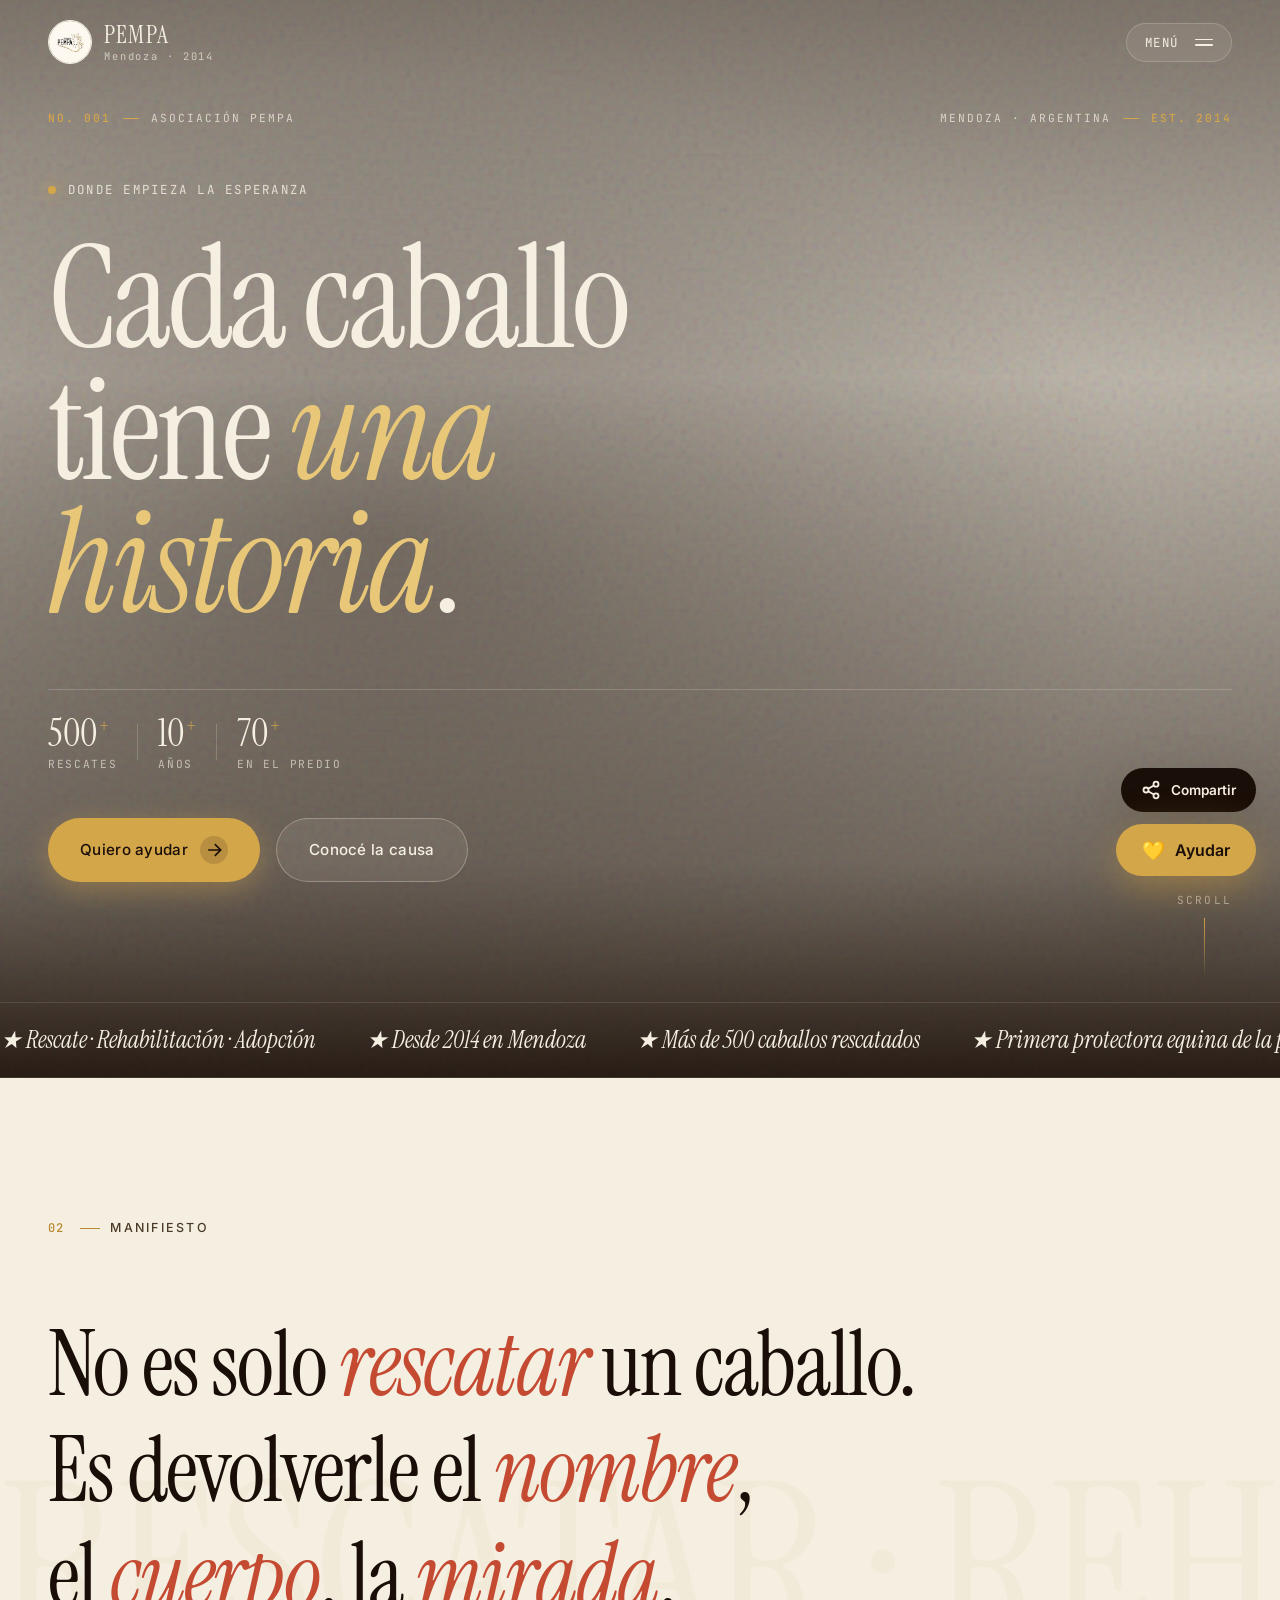
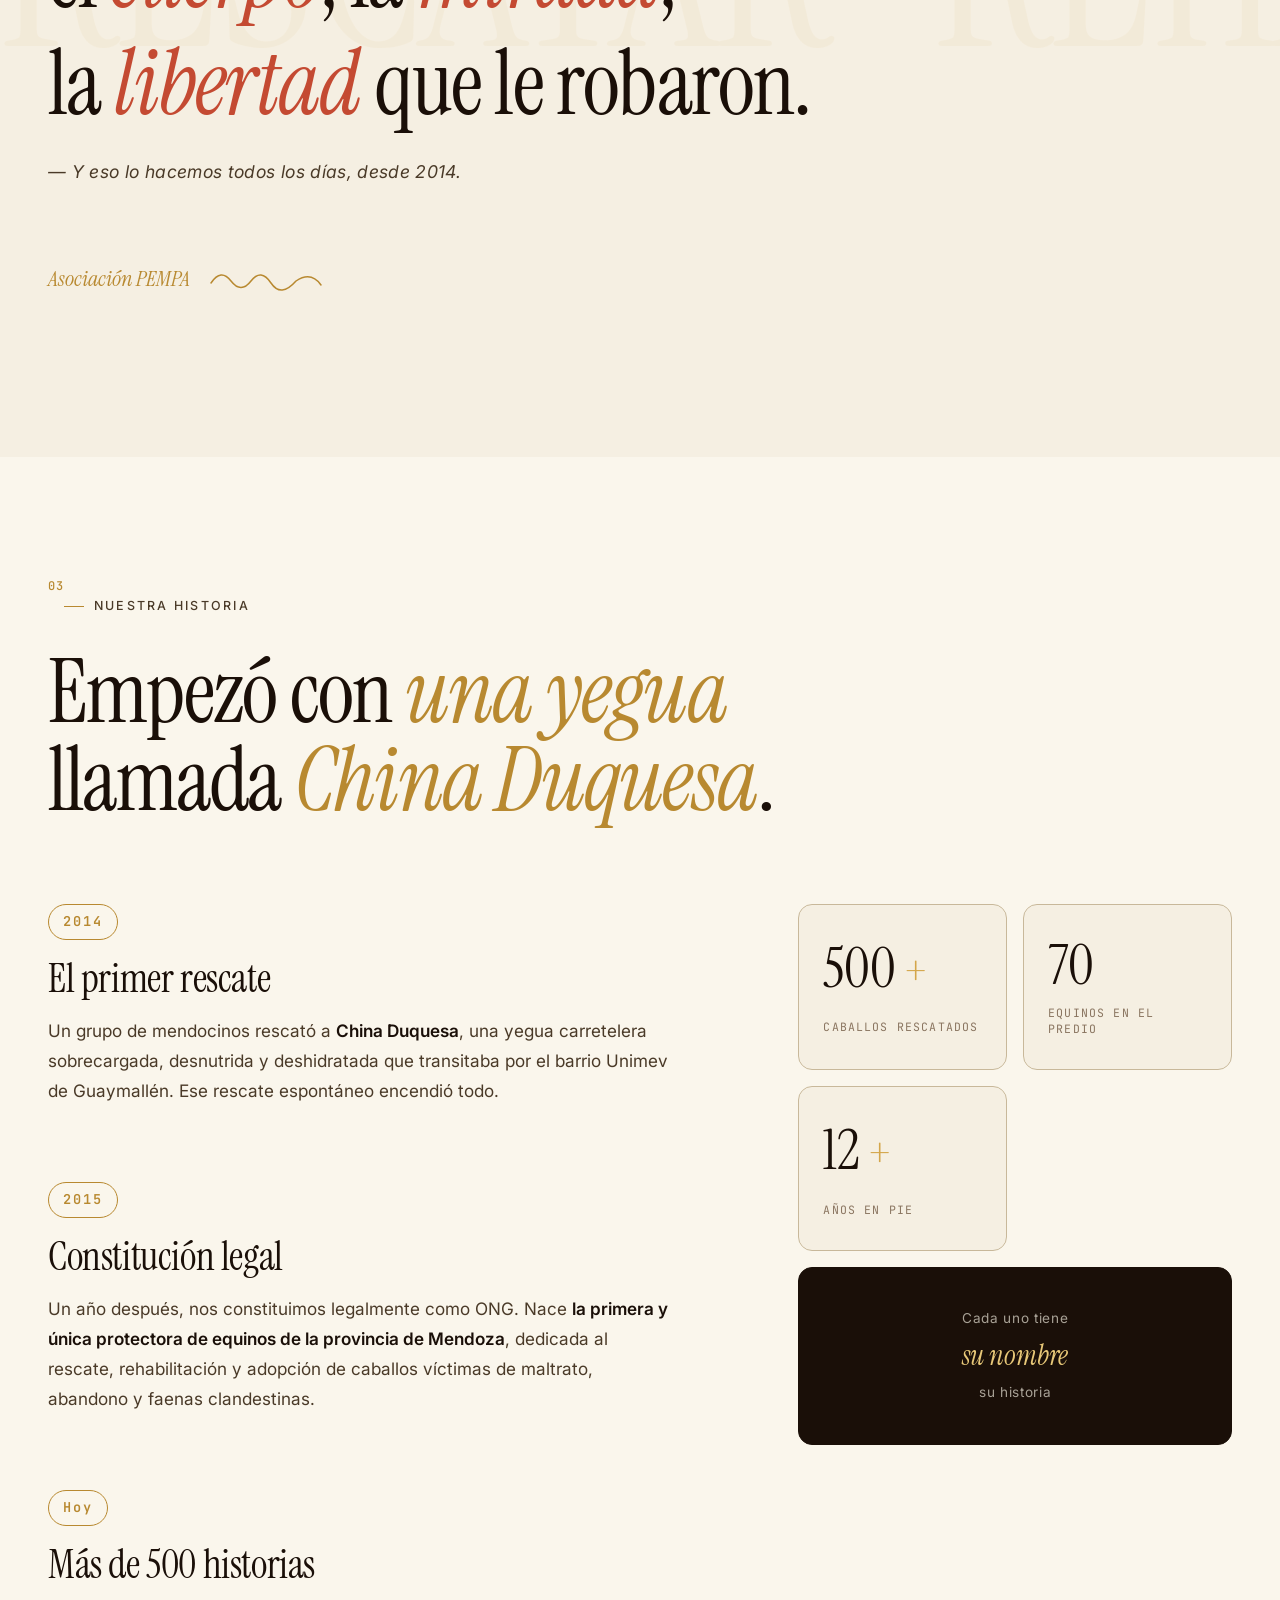
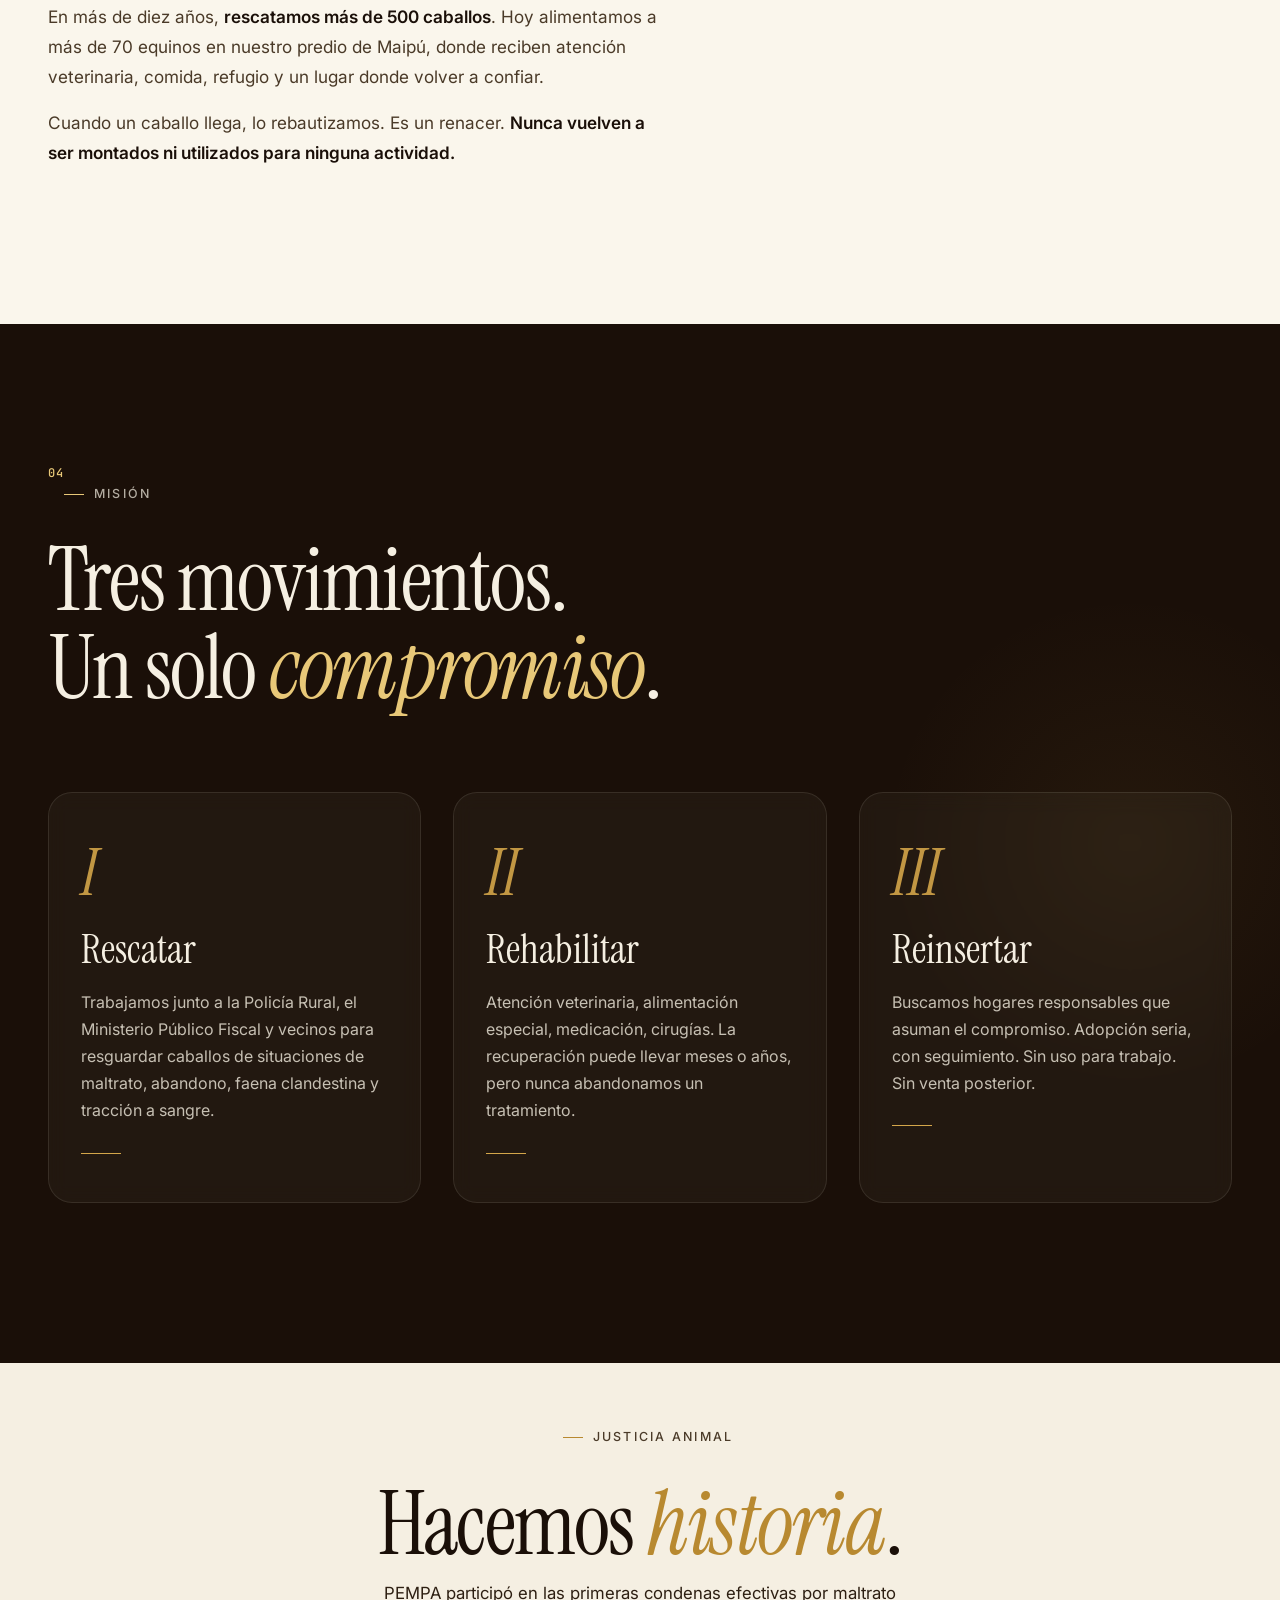
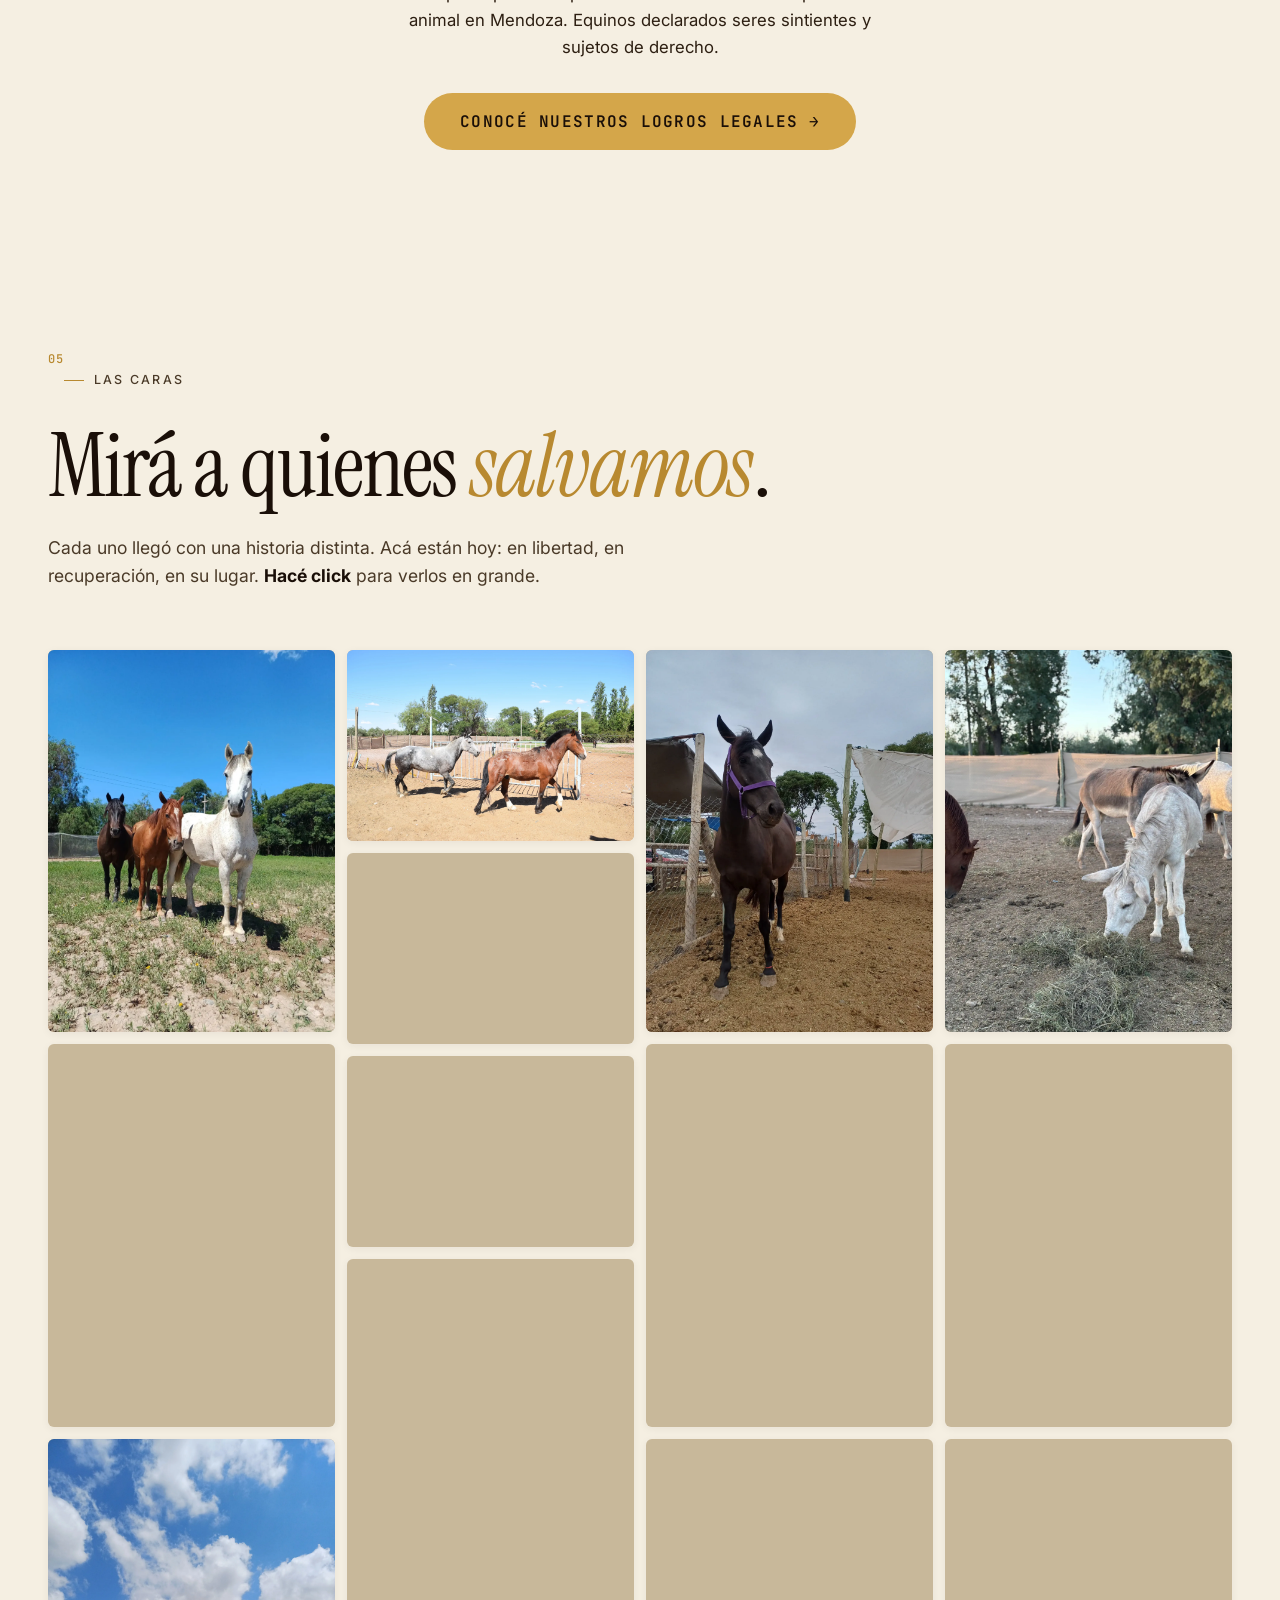
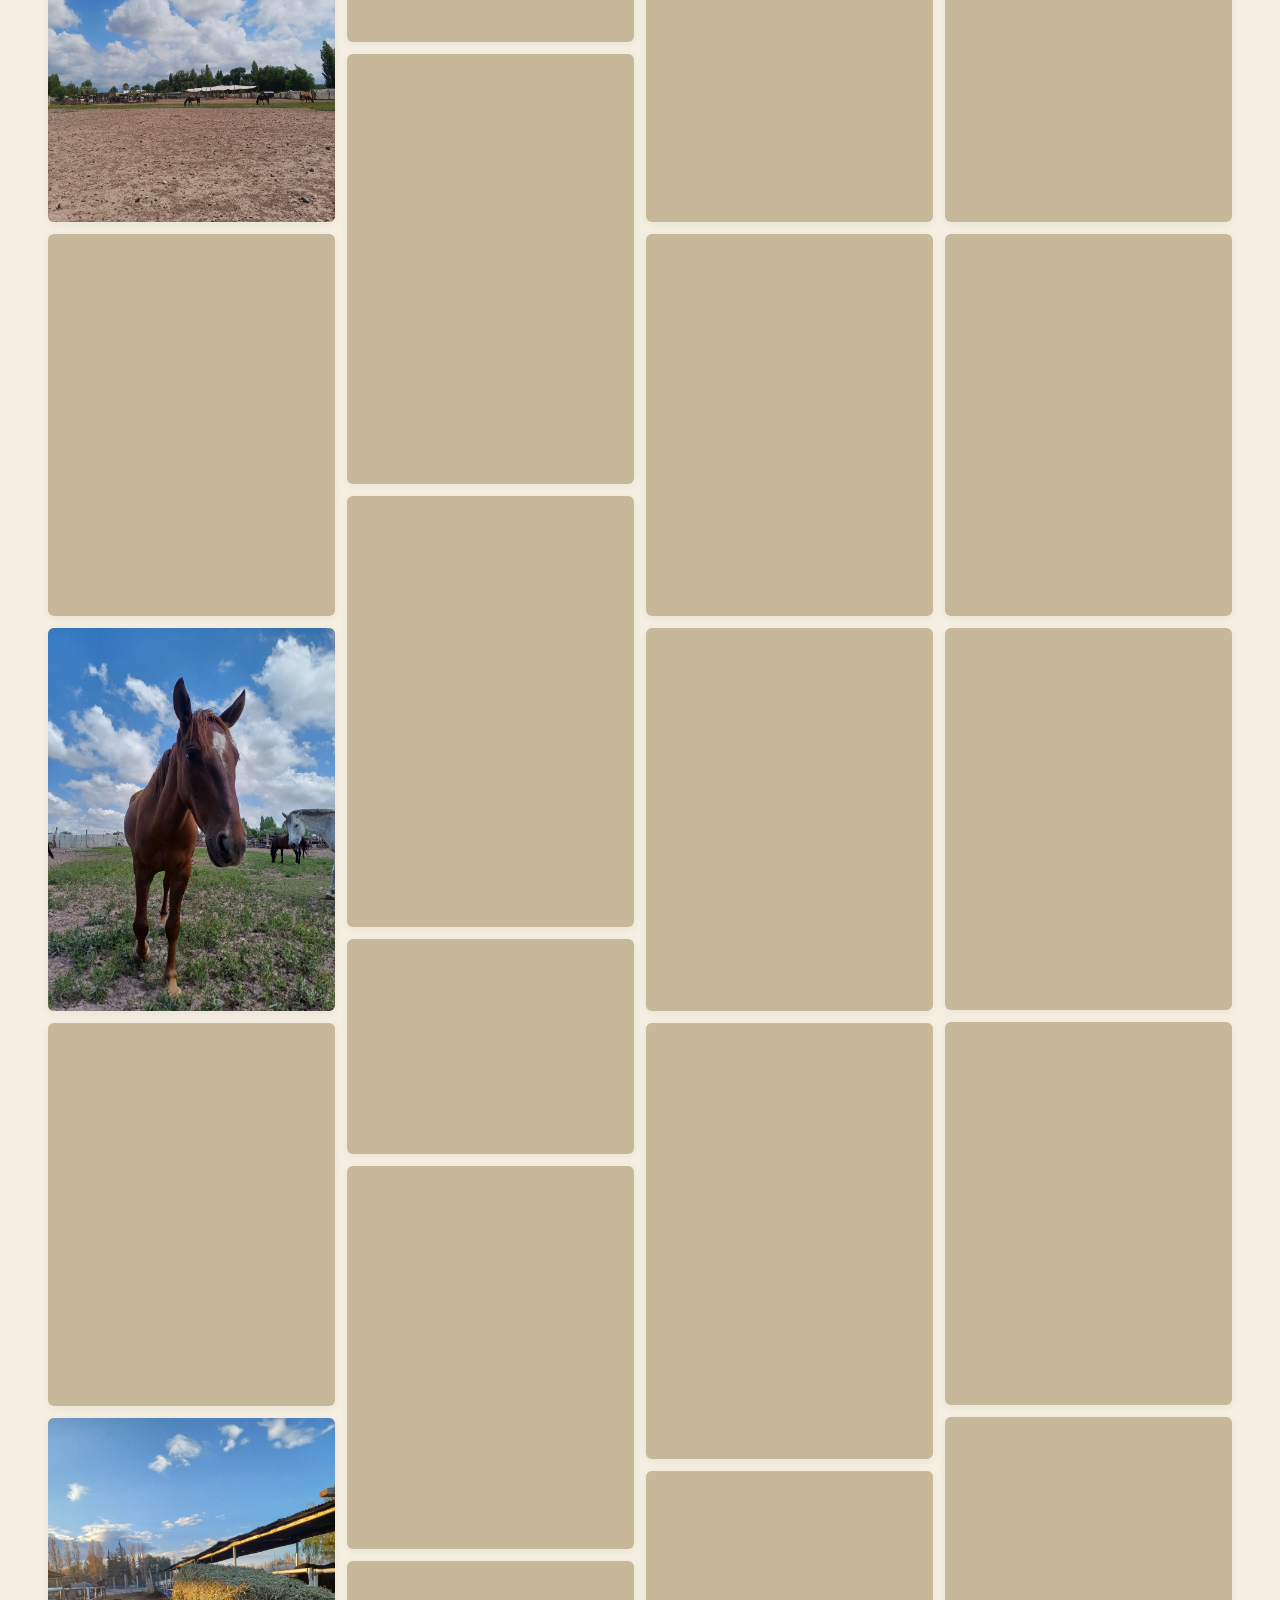
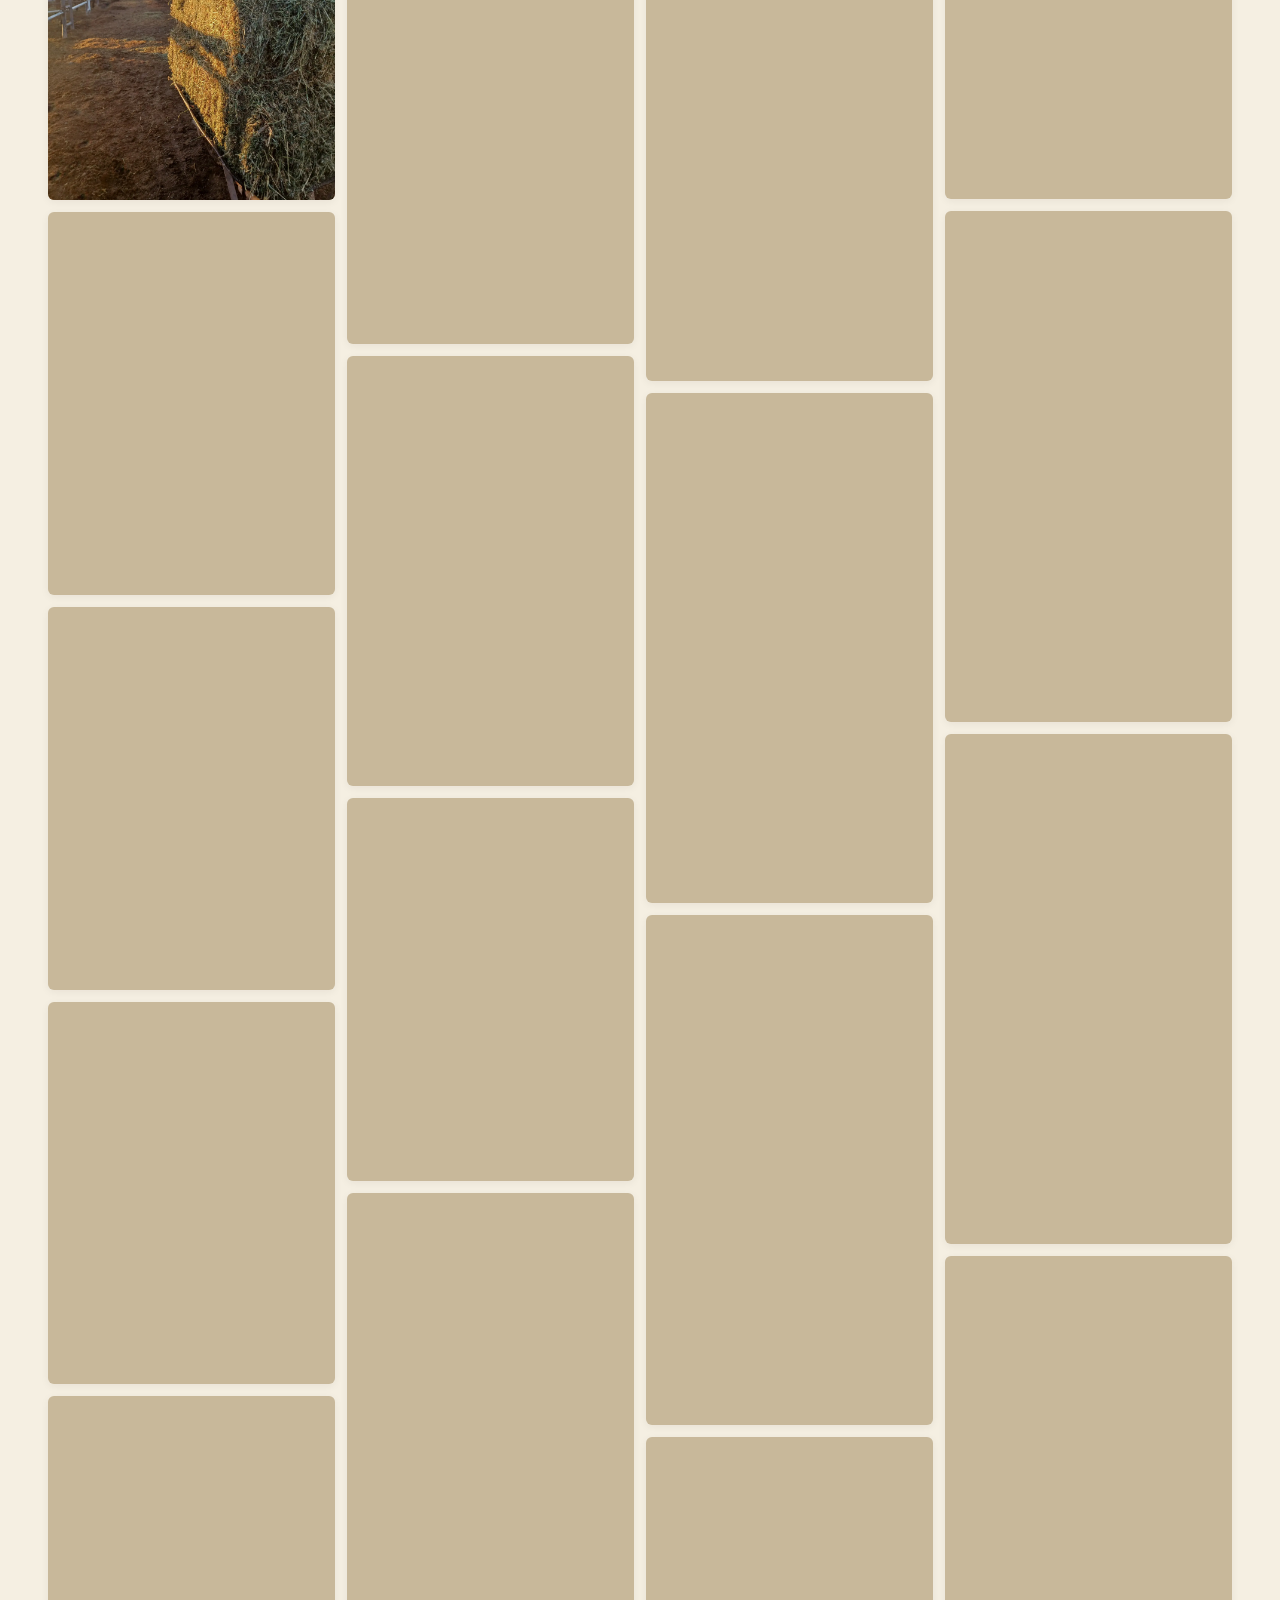
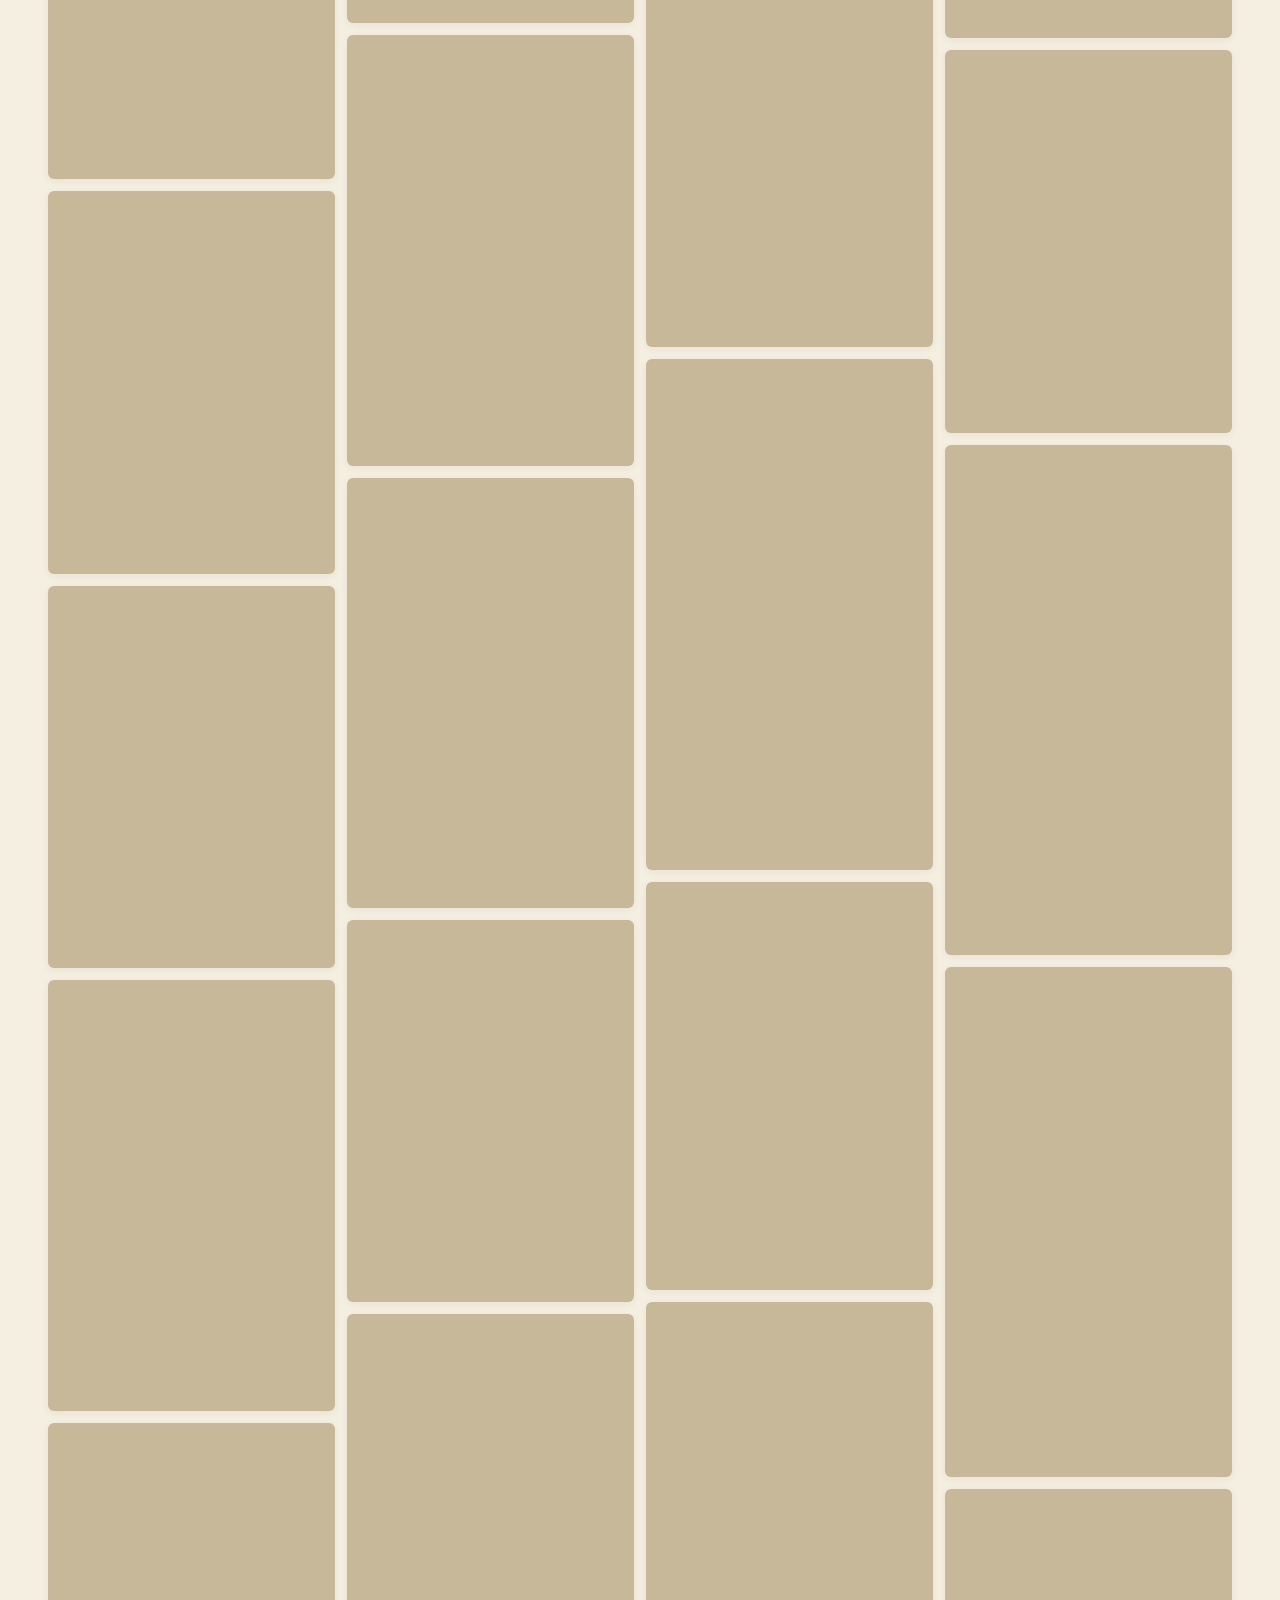
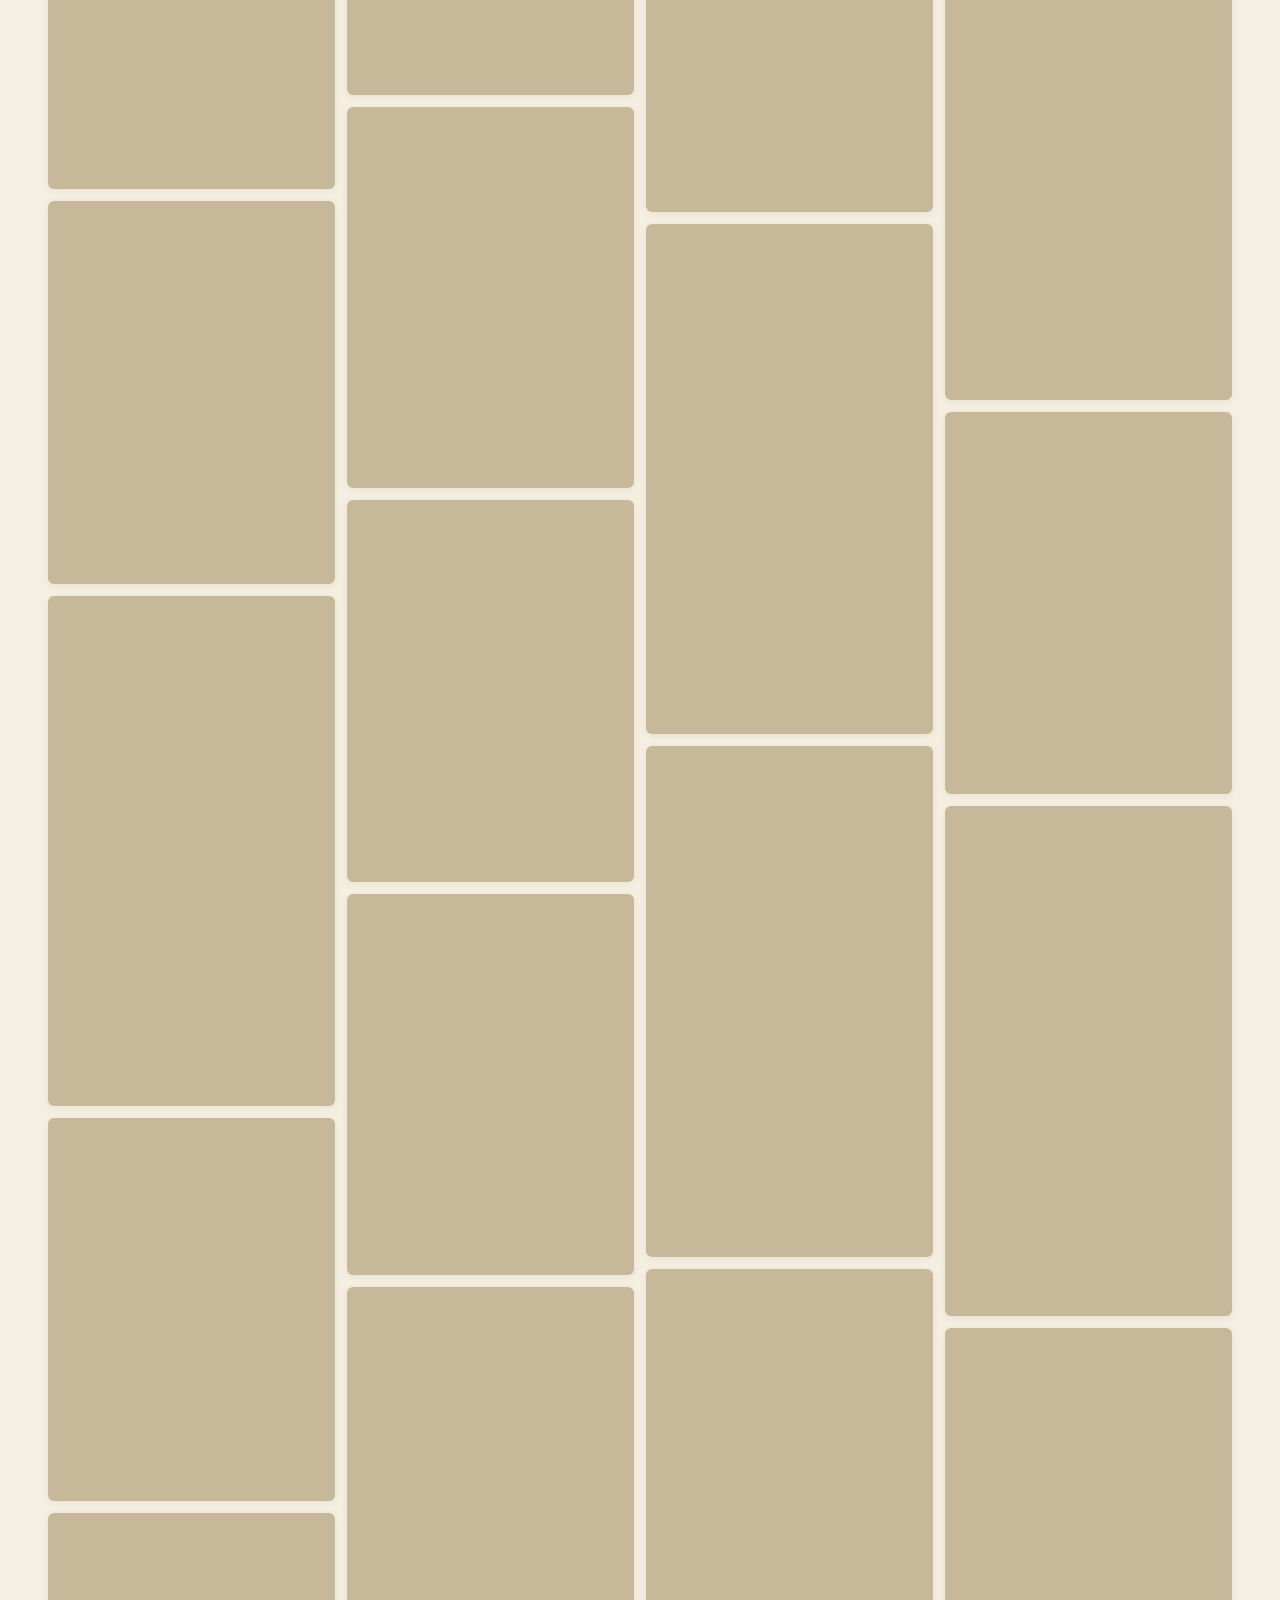
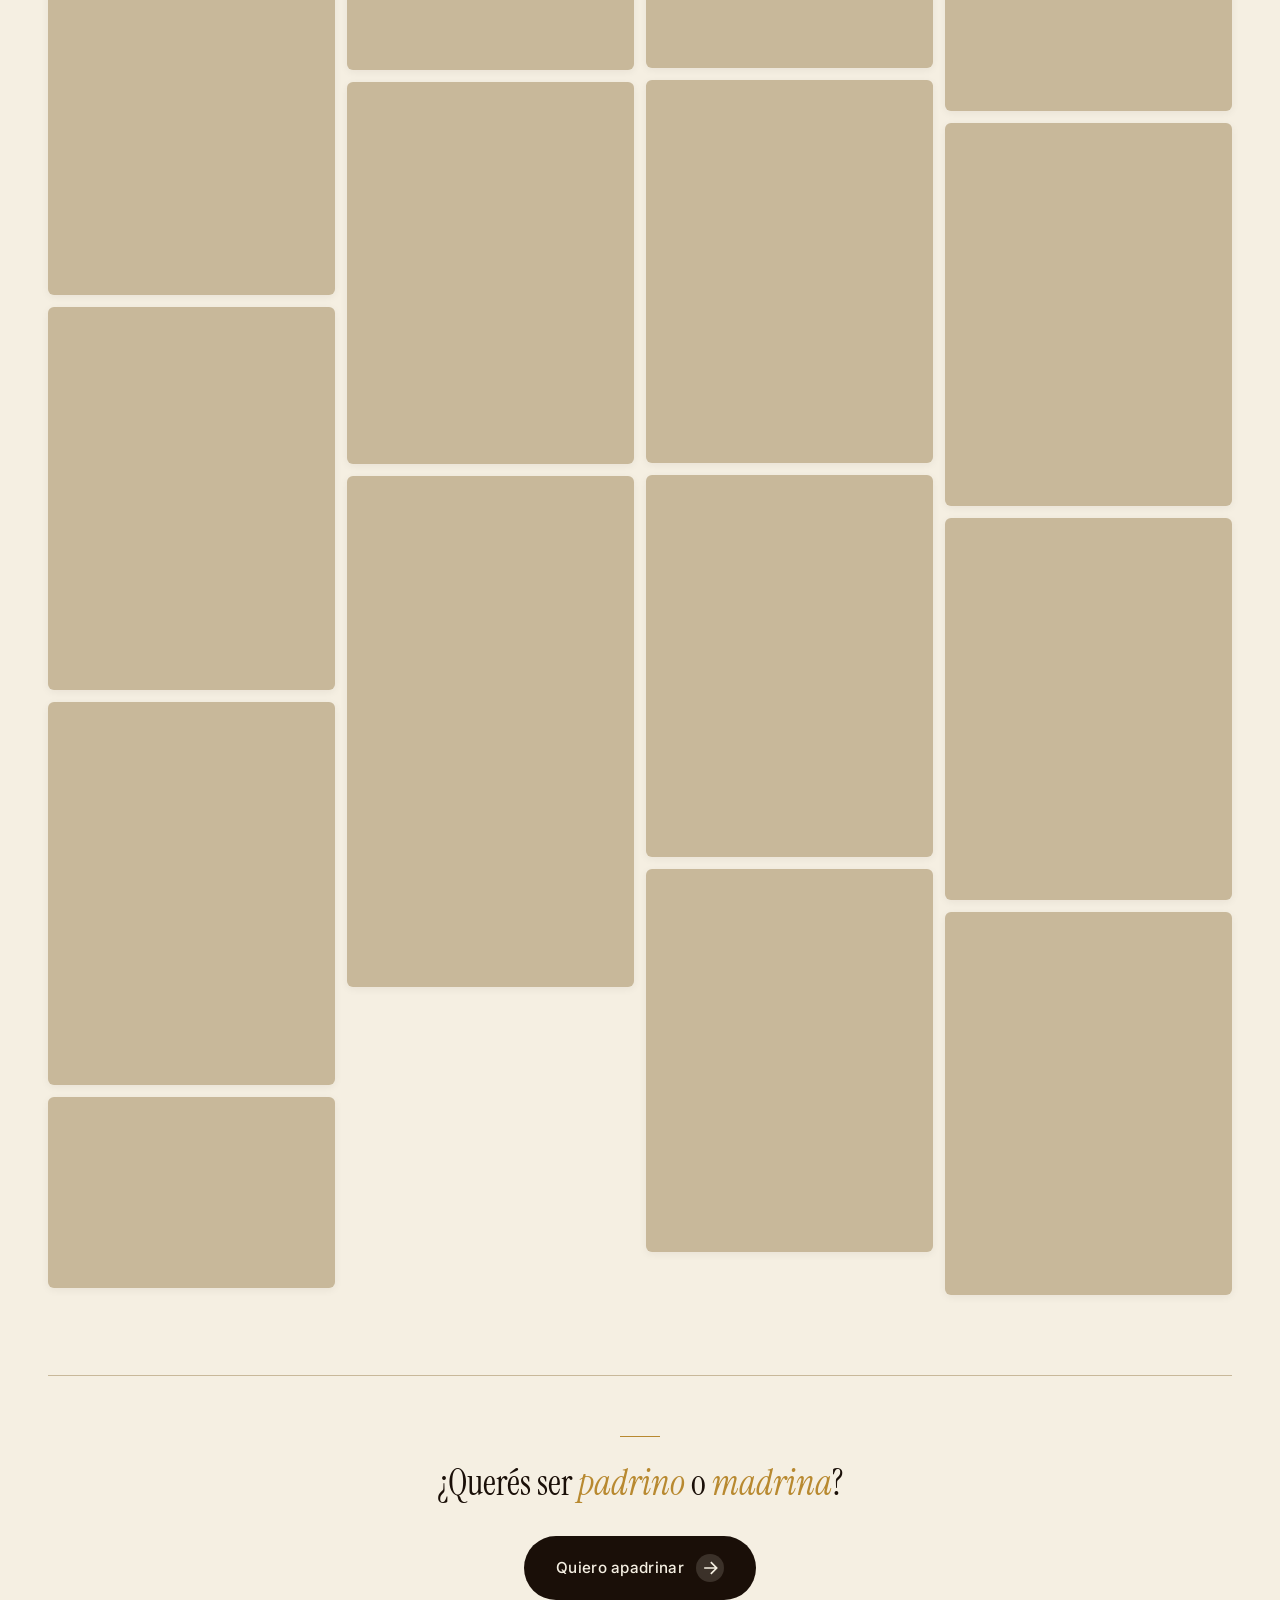
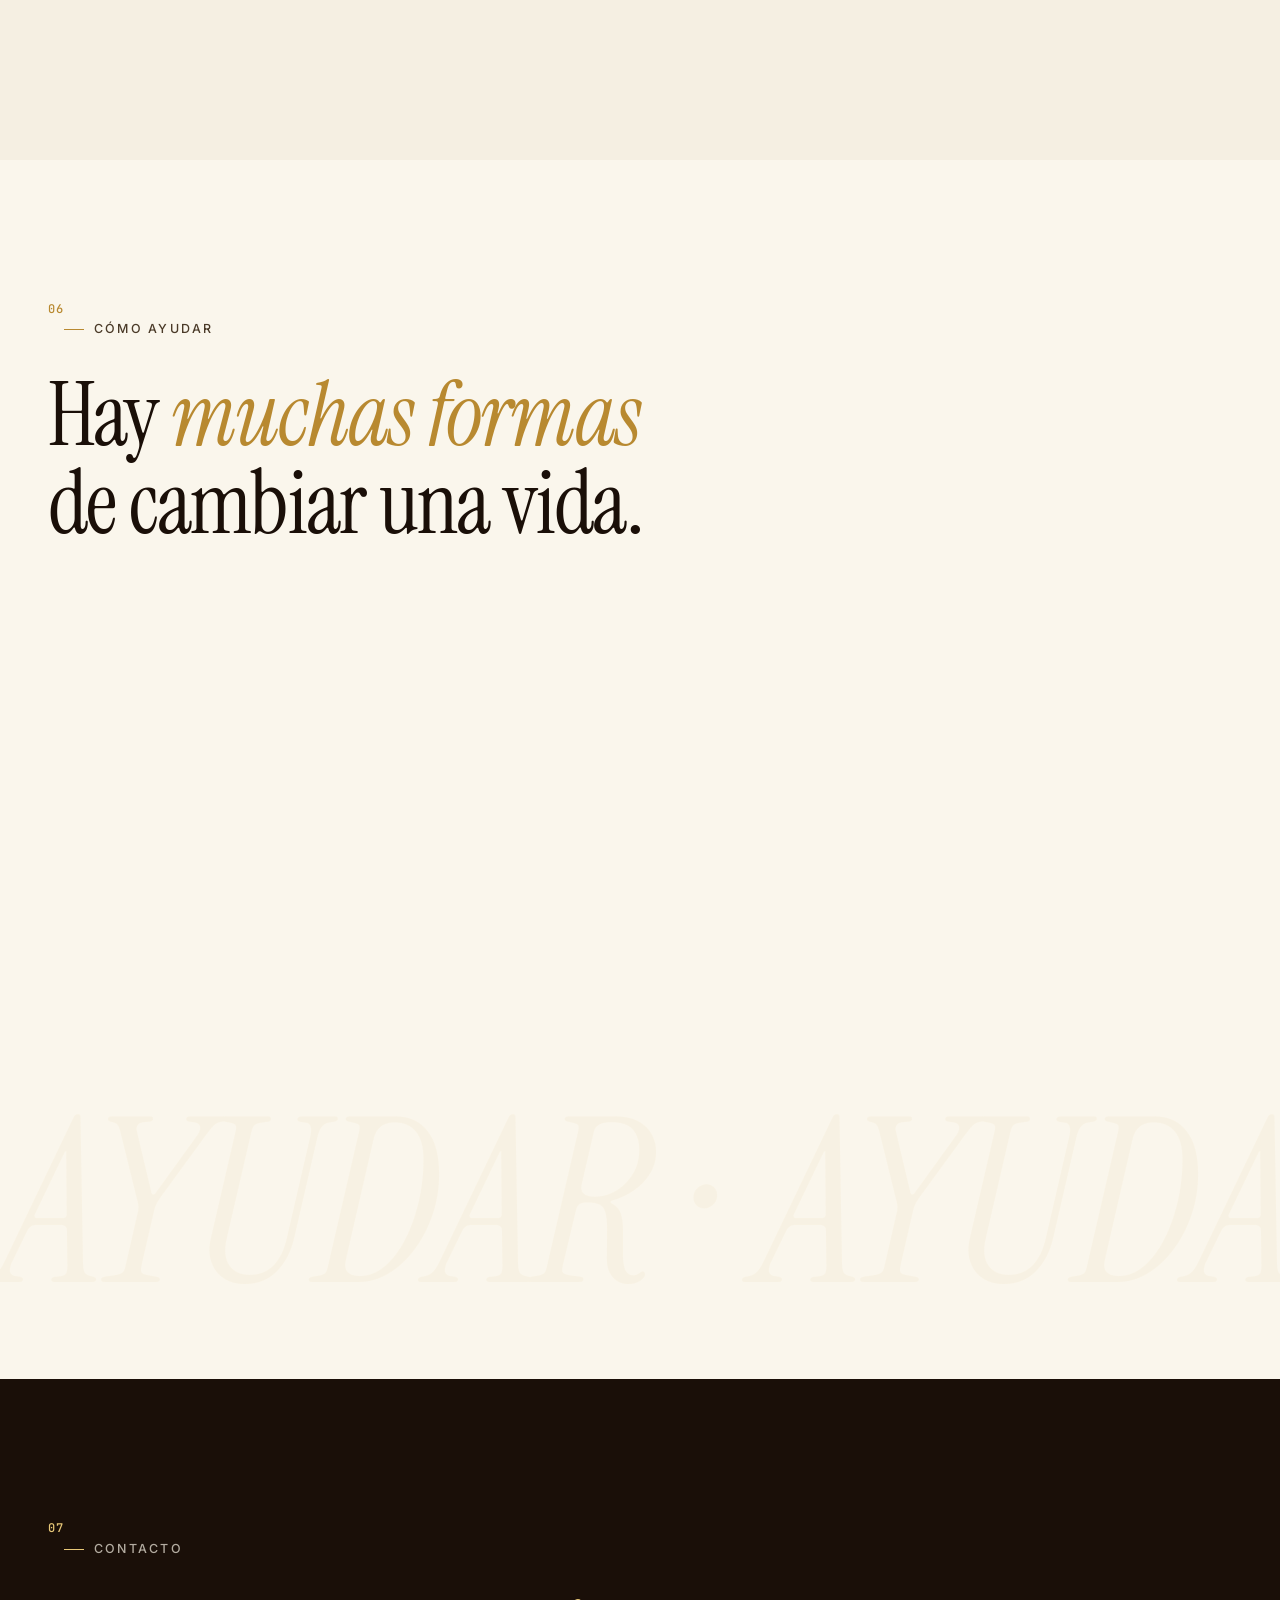
==== commit e9500c6f: "Commit changes" ====
--- a/index.html
+++ b/index.html
@@ -6,7 +6,7 @@
     <meta http-equiv="X-UA-Compatible" content="IE=edge">
 
     <title>Asociación PEMPA | Cada caballo tiene una historia</title>
-    <meta name="description" content="Más de 400 caballos rescatados del maltrato y abandono desde 2014. Primera y única protectora de equinos de Mendoza. Sumate, doná, ayudá.">
+    <meta name="description" content="Más de 500 caballos rescatados del maltrato y abandono desde 2014. Primera y única protectora de equinos de Mendoza. Sumate, doná, ayudá.">
     <meta name="keywords" content="PEMPA, protectora caballos Mendoza, rescate equinos, donar caballos, maltrato animal Mendoza, ONG caballos, equinoterapia Maipú">
     <meta name="author" content="Asociación PEMPA">
     <meta name="robots" content="index, follow, max-image-preview:large">
@@ -17,7 +17,7 @@
     <meta property="og:type" content="website">
     <meta property="og:url" content="https://pempa.com.ar/">
     <meta property="og:title" content="Asociación PEMPA | Cada caballo tiene una historia">
-    <meta property="og:description" content="Más de 400 rescates desde 2014. Sumate al equipo que devuelve la dignidad a los caballos de Mendoza.">
+    <meta property="og:description" content="Más de 500 rescates desde 2014. Sumate al equipo que devuelve la dignidad a los caballos de Mendoza.">
     <meta property="og:image" content="https://pempa.com.ar/img/og-image.jpg">
     <meta property="og:image:width" content="1200">
     <meta property="og:image:height" content="630">
@@ -25,7 +25,7 @@
     <meta property="og:site_name" content="Asociación PEMPA">
     <meta name="twitter:card" content="summary_large_image">
     <meta name="twitter:title" content="Asociación PEMPA | Cada caballo tiene una historia">
-    <meta name="twitter:description" content="Más de 400 rescates desde 2014. Sumate.">
+    <meta name="twitter:description" content="Más de 500 rescates desde 2014. Sumate.">
     <meta name="twitter:image" content="https://pempa.com.ar/img/og-image.jpg">
 
     <link rel="icon" type="image/jpeg" href="/img/logo.jpg">
@@ -135,7 +135,7 @@
         <div class="hero__content">
             <span class="hero__eyebrow">
                 <span class="hero__eyebrow-dot"></span>
-                Una causa con historia
+                Donde empieza la esperanza
             </span>
 
             <h1 class="hero__title">
@@ -146,7 +146,7 @@
 
             <div class="hero__meta">
                 <div class="hero__meta-item">
-                    <span class="hero__meta-num">400<sup>+</sup></span>
+                    <span class="hero__meta-num">500<sup>+</sup></span>
                     <span class="hero__meta-label">rescates</span>
                 </div>
                 <span class="hero__meta-divider"></span>
@@ -156,7 +156,7 @@
                 </div>
                 <span class="hero__meta-divider"></span>
                 <div class="hero__meta-item">
-                    <span class="hero__meta-num">60</span>
+                    <span class="hero__meta-num">70<sup>+</sup></span>
                     <span class="hero__meta-label">en el predio</span>
                 </div>
             </div>
@@ -179,11 +179,11 @@
                 <div class="marquee__track">
                     <span class="marquee__item">★ Rescate · Rehabilitación · Adopción</span>
                     <span class="marquee__item">★ Desde 2014 en Mendoza</span>
-                    <span class="marquee__item">★ Más de 400 caballos rescatados</span>
+                    <span class="marquee__item">★ Más de 500 caballos rescatados</span>
                     <span class="marquee__item">★ Primera protectora equina de la provincia</span>
                     <span class="marquee__item">★ Rescate · Rehabilitación · Adopción</span>
                     <span class="marquee__item">★ Desde 2014 en Mendoza</span>
-                    <span class="marquee__item">★ Más de 400 caballos rescatados</span>
+                    <span class="marquee__item">★ Más de 500 caballos rescatados</span>
                     <span class="marquee__item">★ Primera protectora equina de la provincia</span>
                 </div>
             </div>
@@ -247,20 +247,20 @@
 
                     <div class="nosotros__chapter">
                         <span class="nosotros__year">Hoy</span>
-                        <h3 class="nosotros__chapter-title">Más de 400 historias</h3>
-                        <p>En más de diez años, <strong>rescatamos más de 400 caballos</strong>. Hoy alimentamos a casi 60 equinos en nuestro predio de Maipú, donde reciben atención veterinaria, comida, refugio y un lugar donde volver a confiar.</p>
+                        <h3 class="nosotros__chapter-title">Más de 500 historias</h3>
+                        <p>En más de diez años, <strong>rescatamos más de 500 caballos</strong>. Hoy alimentamos a más de 70 equinos en nuestro predio de Maipú, donde reciben atención veterinaria, comida, refugio y un lugar donde volver a confiar.</p>
                         <p>Cuando un caballo llega, lo rebautizamos. Es un renacer. <strong>Nunca vuelven a ser montados ni utilizados para ninguna actividad.</strong></p>
                     </div>
                 </div>
 
                 <aside class="nosotros__numbers">
                     <div class="num-card">
-                        <span class="num-card__big" data-count="400">0</span>
+                        <span class="num-card__big" data-count="500">0</span>
                         <span class="num-card__plus">+</span>
                         <span class="num-card__label">caballos rescatados</span>
                     </div>
                     <div class="num-card">
-                        <span class="num-card__big" data-count="60">0</span>
+                        <span class="num-card__big" data-count="70">0</span>
                         <span class="num-card__label">equinos en el predio</span>
                     </div>
                     <div class="num-card">
@@ -291,7 +291,7 @@
                 <article class="pilar">
                     <div class="pilar__num">I</div>
                     <h3 class="pilar__title">Rescatar</h3>
-                    <p class="pilar__text">Trabajamos junto a la Policía Rural y vecinos para sacar caballos de situaciones de maltrato, abandono, faena clandestina y tracción a sangre.</p>
+                    <p class="pilar__text">Trabajamos junto a la Policía Rural, el Ministerio Público Fiscal y vecinos para resguardar caballos de situaciones de maltrato, abandono, faena clandestina y tracción a sangre.</p>
                     <div class="pilar__line"></div>
                 </article>
 
@@ -309,6 +309,19 @@
                     <div class="pilar__line"></div>
                 </article>
             </div>
+        </div>
+    </section>
+
+    <!-- LOGROS LEGALES CTA -->
+    <section class="logros-cta">
+        <div class="container" style="text-align: center; padding: 60px 24px;">
+            <span class="section-eyebrow">Justicia animal</span>
+            <h2 class="section-title" style="margin-bottom: 12px;">Hacemos <em>historia</em>.</h2>
+            <p style="font-family: var(--font-body); color: var(--ink-soft); max-width: 520px; margin: 0 auto 32px; font-size: 1.05rem; line-height: 1.6;">PEMPA participó en las primeras condenas efectivas por maltrato animal en Mendoza. Equinos declarados seres sintientes y sujetos de derecho.</p>
+            <a href="/logros.html" class="btn btn--amber" style="display: inline-flex; align-items: center; gap: 10px; padding: 16px 36px; font-size: 1rem; border-radius: 60px; background: var(--amber); color: var(--ink); font-family: var(--font-mono); font-weight: 600; text-transform: uppercase; letter-spacing: 0.08em; text-decoration: none; transition: all 0.3s var(--ease);">
+                Conocé nuestros logros legales
+                <span>→</span>
+            </a>
         </div>
     </section>
 
@@ -463,18 +476,17 @@
 
                 <div class="contacto__side">
                     <div class="contacto__phones">
-                        <h4 class="contacto__phones-title">Solo mensajes</h4>
+                        <h4 class="contacto__phones-title">Contactos</h4>
                         <div class="phone-row">
-                            <span class="phone-row__name">Yesi</span>
+                            <span class="phone-row__name">Jerónimo · <small>Socios</small></span>
+                            <a href="https://wa.me/5492615263937" target="_blank" rel="noopener" class="phone-row__num">+54 9 261 526-3937</a>
+                        </div>
+                        <div class="phone-row">
+                            <span class="phone-row__name">Yesica · <small>Padrinos</small></span>
                             <a href="https://wa.me/5492613618241" target="_blank" rel="noopener" class="phone-row__num">+54 9 261 361-8241</a>
                         </div>
                         <div class="phone-row">
-                            <span class="phone-row__name">Jero</span>
-                            <a href="https://wa.me/5492615263937" target="_blank" rel="noopener" class="phone-row__num">+54 9 261 526-3937</a>
-                        </div>
-                        <h4 class="contacto__phones-title contacto__phones-title--mt">Visitas al predio</h4>
-                        <div class="phone-row">
-                            <span class="phone-row__name">Marti</span>
+                            <span class="phone-row__name">Martina · <small>Visitas y voluntarios</small></span>
                             <a href="https://wa.me/5492613623454?text=Hola!%20Quisiera%20coordinar%20una%20visita%20al%20predio" target="_blank" rel="noopener" class="phone-row__num">+54 9 261 362-3454</a>
                         </div>
                     </div>
@@ -603,7 +615,7 @@
 
             <div class="share-preview">
                 <span class="share-preview__label">Texto sugerido:</span>
-                <p class="share-preview__text" id="shareText">Apoyemos a PEMPA 🐎 Primera y única protectora de equinos de Mendoza. Más de 400 caballos rescatados desde 2014. Sumate, doná, difundí. → https://pempa.com.ar</p>
+                <p class="share-preview__text" id="shareText">Apoyemos a PEMPA 🐎 Primera y única protectora de equinos de Mendoza. Más de 500 caballos rescatados desde 2014. Sumate, doná, difundí. → https://pempa.com.ar</p>
                 <button class="share-preview__copy" id="copyShareText">
                     <svg width="14" height="14" viewBox="0 0 24 24" fill="none" stroke="currentColor" stroke-width="2"><rect x="9" y="9" width="13" height="13" rx="2"/><path d="M5 15H4a2 2 0 01-2-2V4a2 2 0 012-2h9a2 2 0 012 2v1"/></svg>
                     <span>Copiar texto</span>
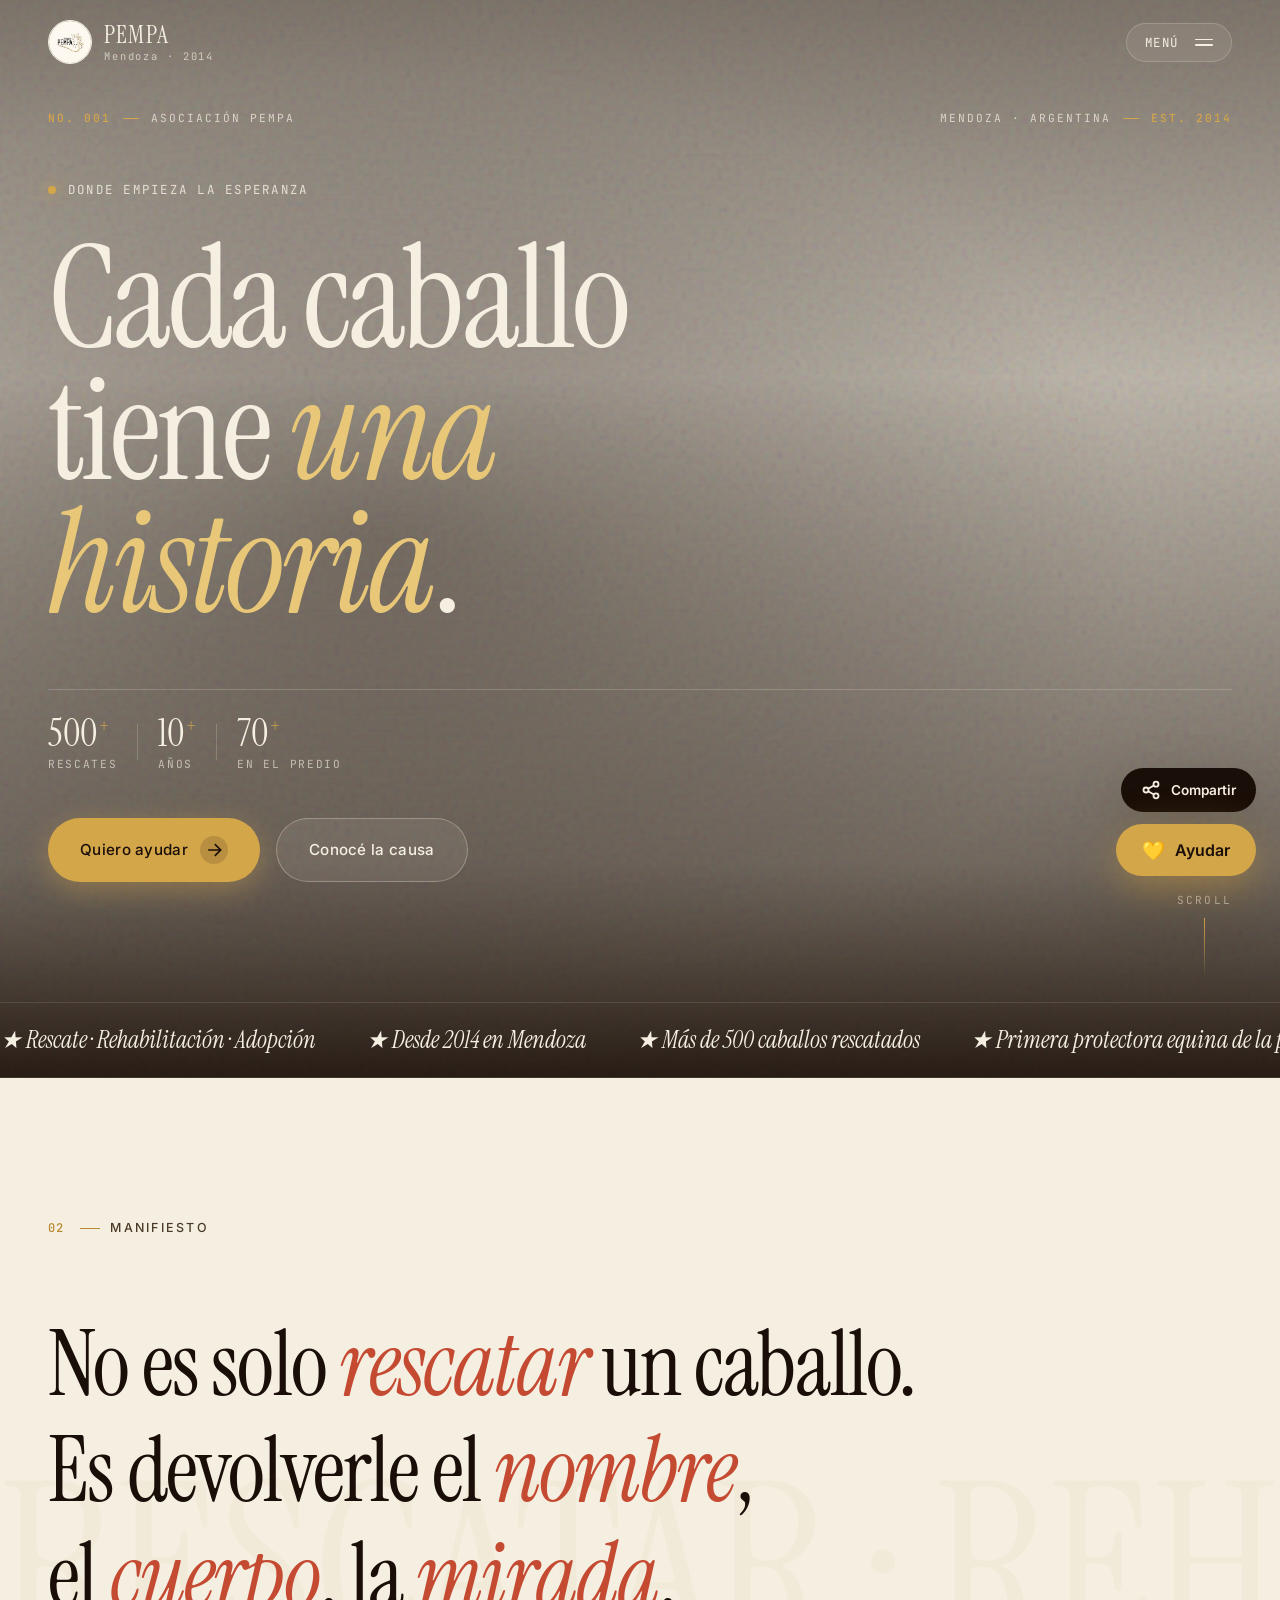
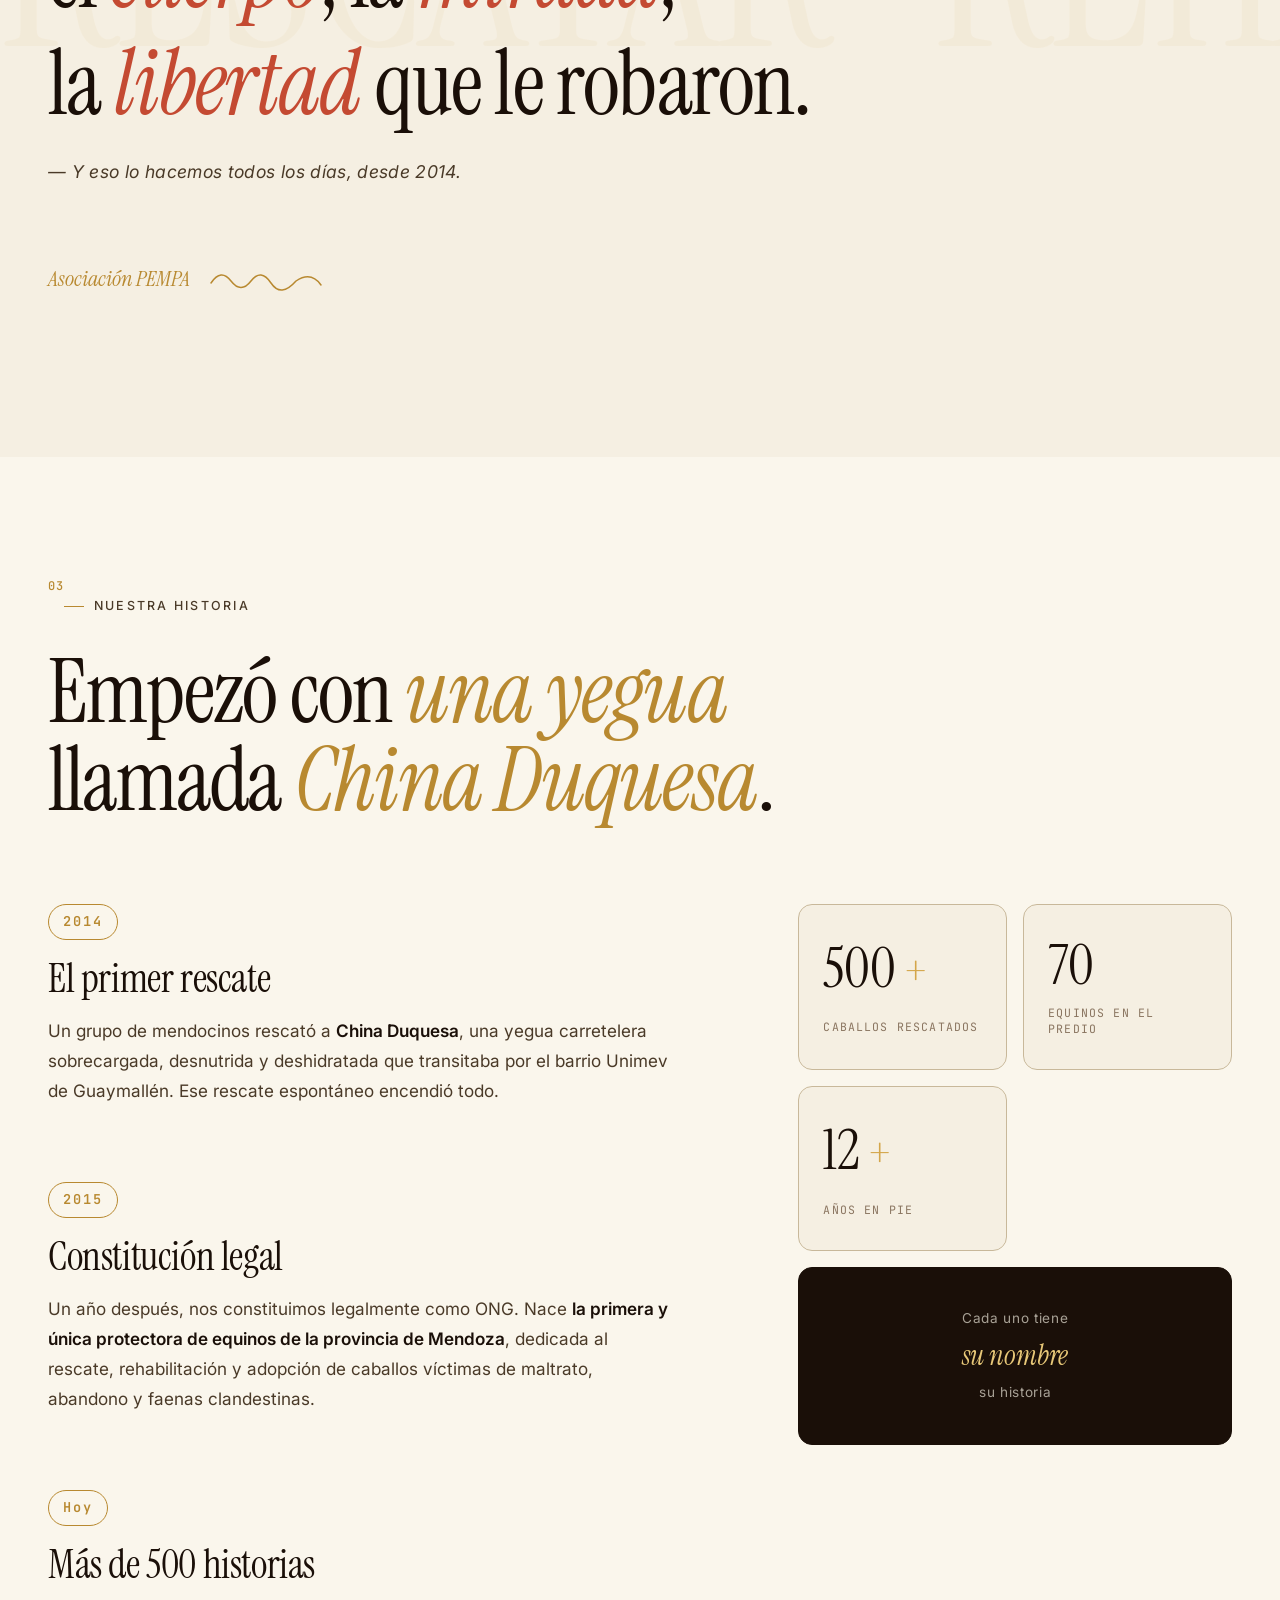
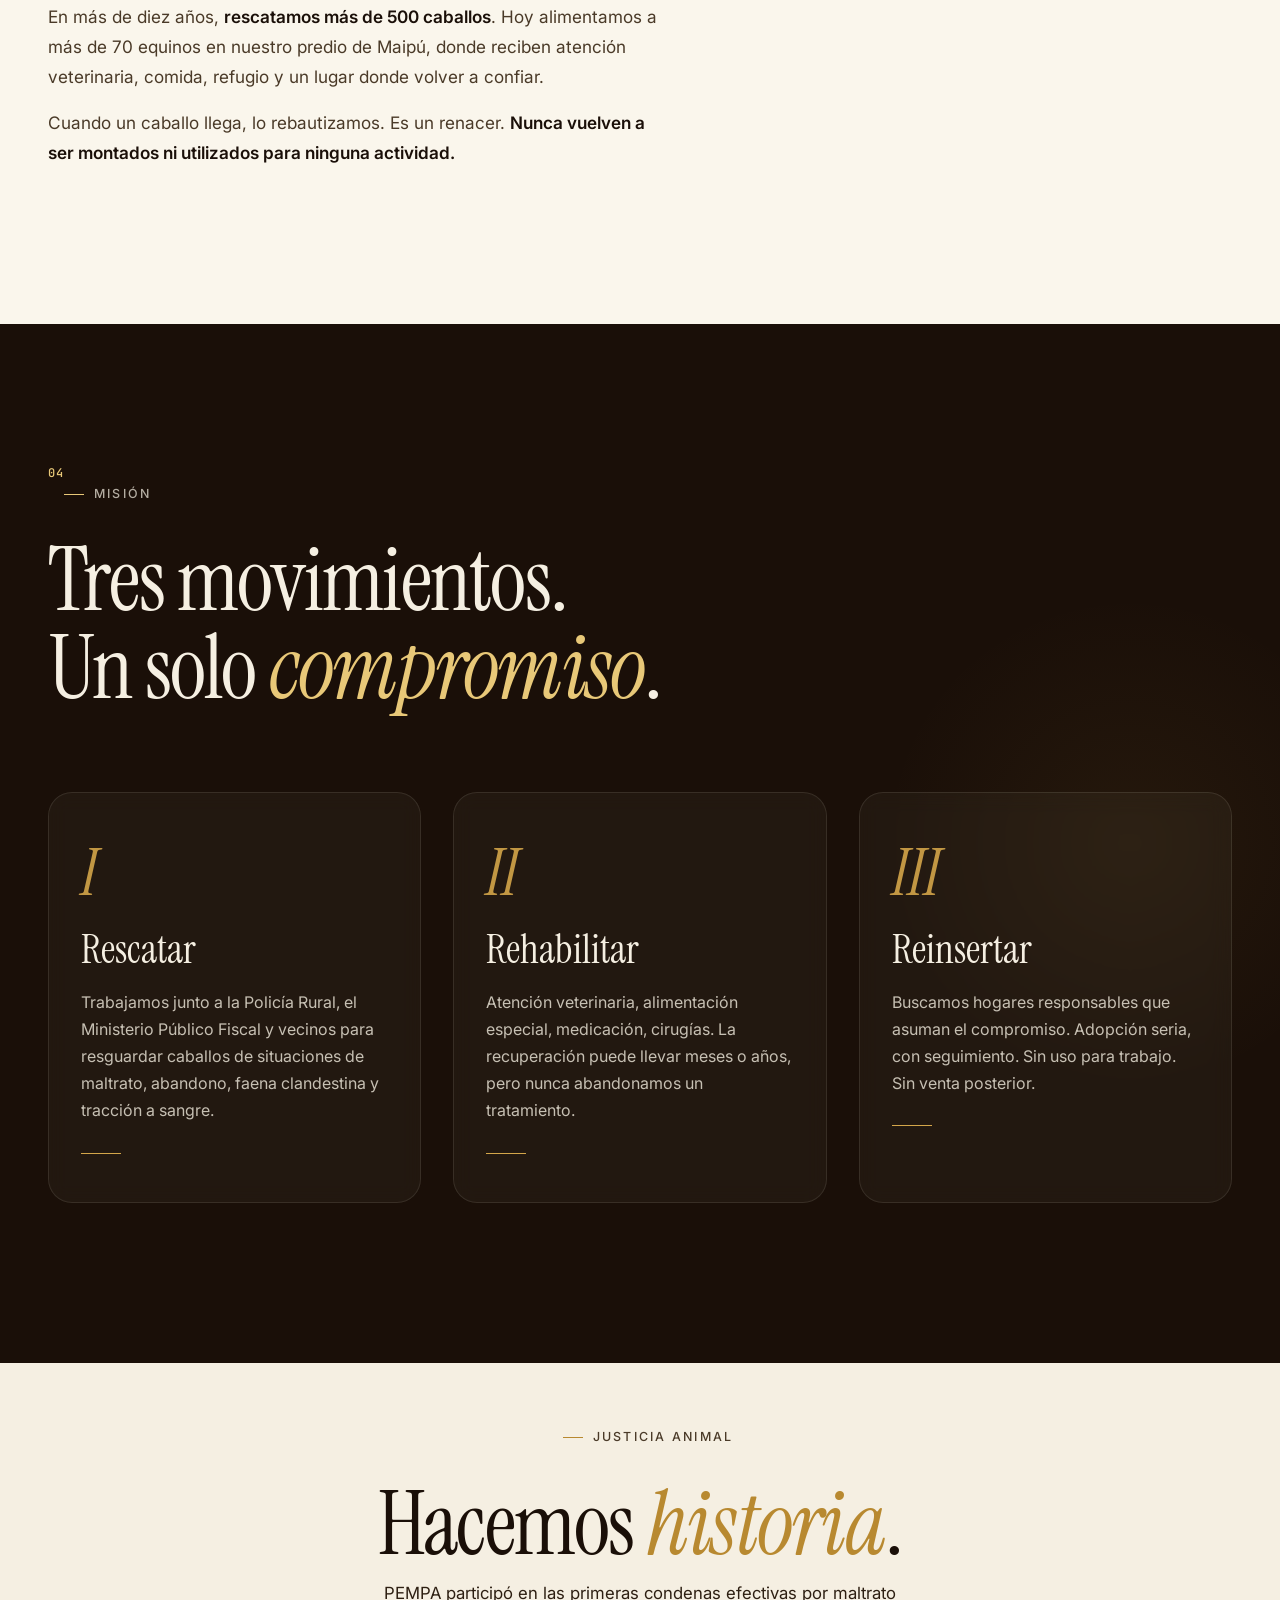
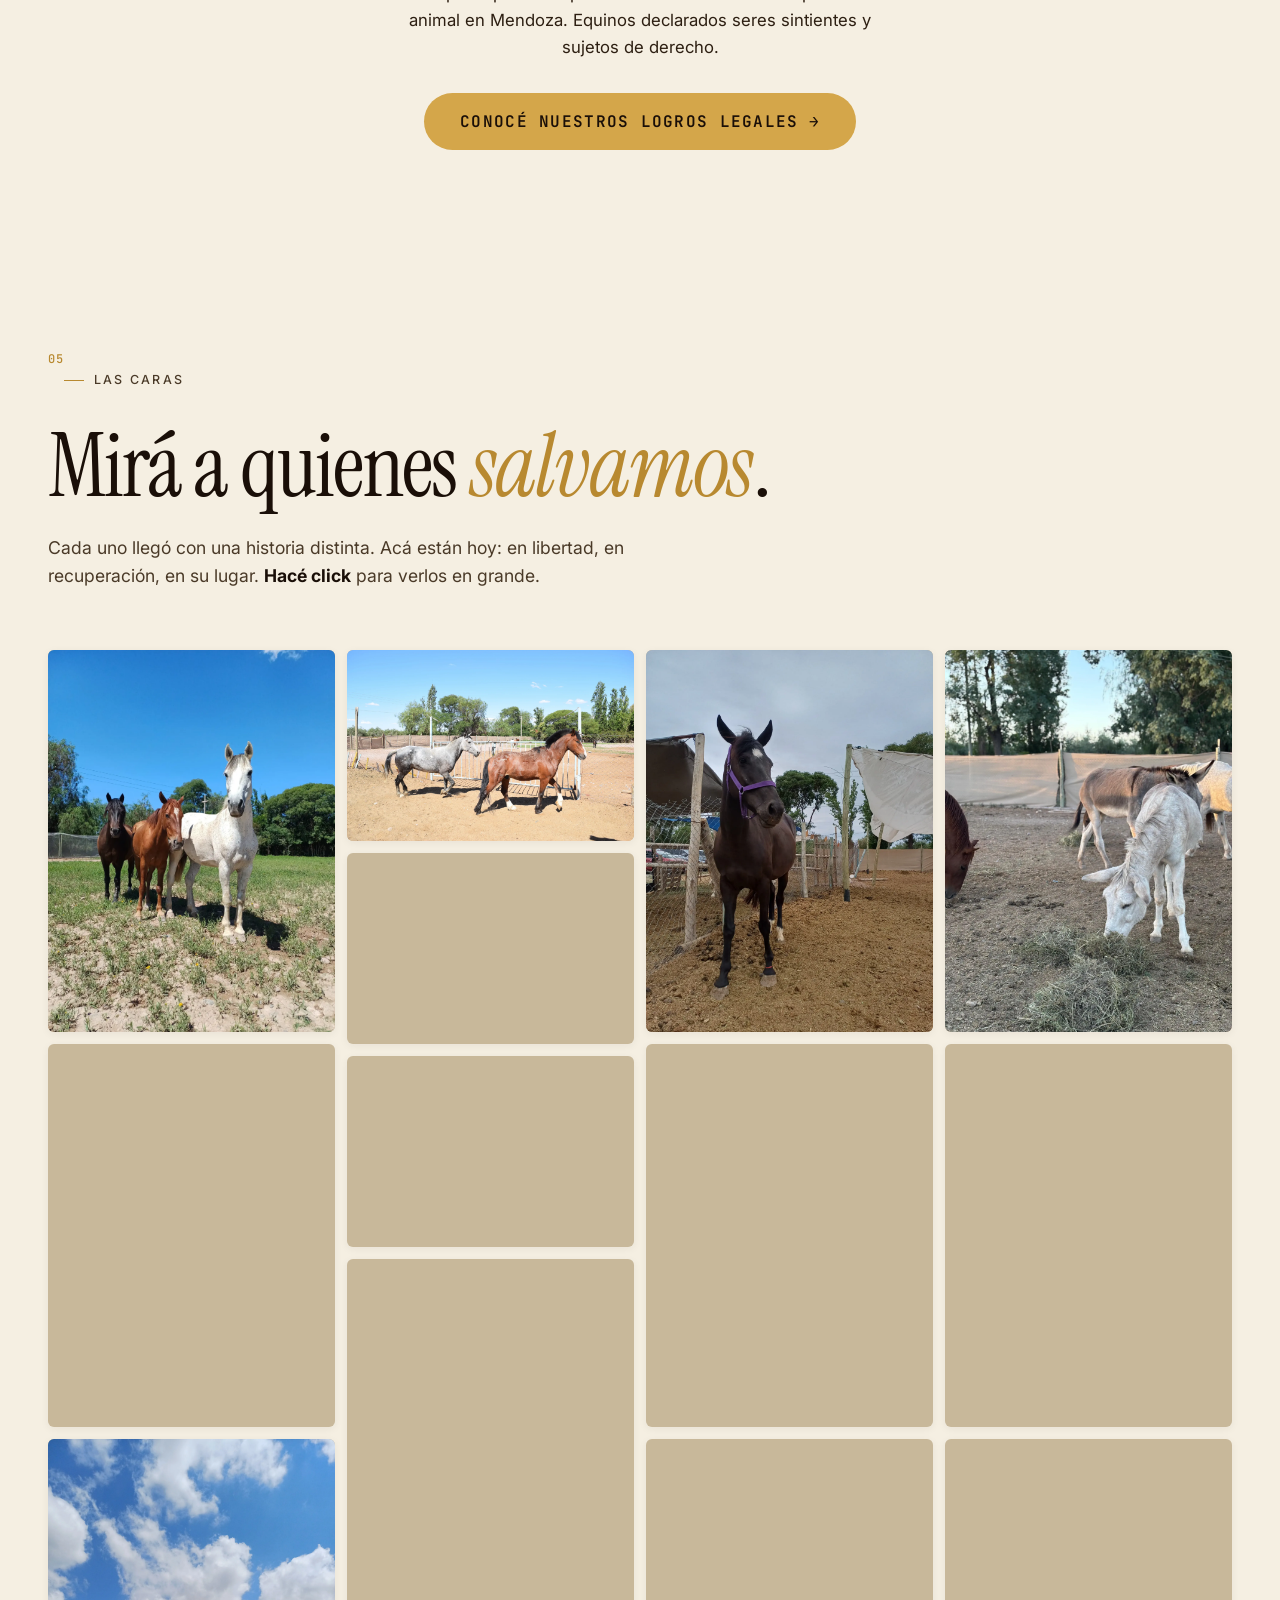
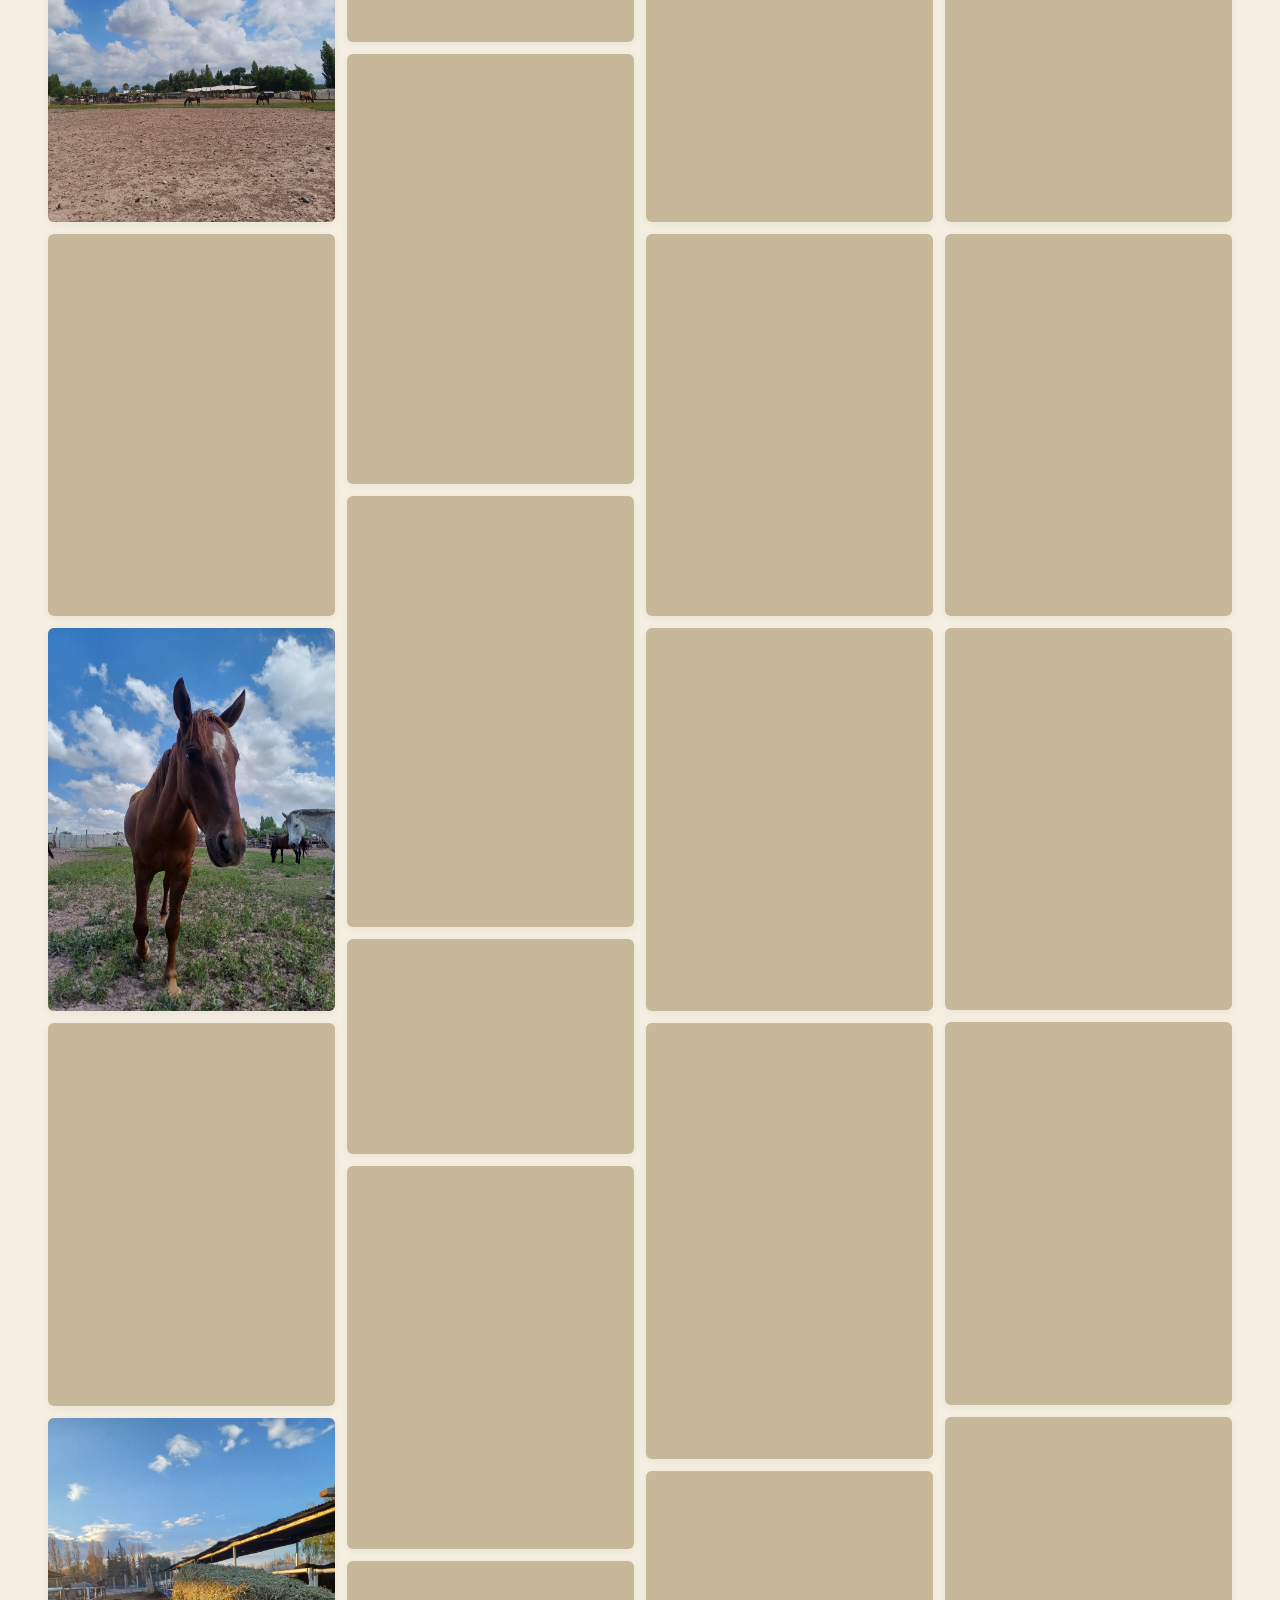
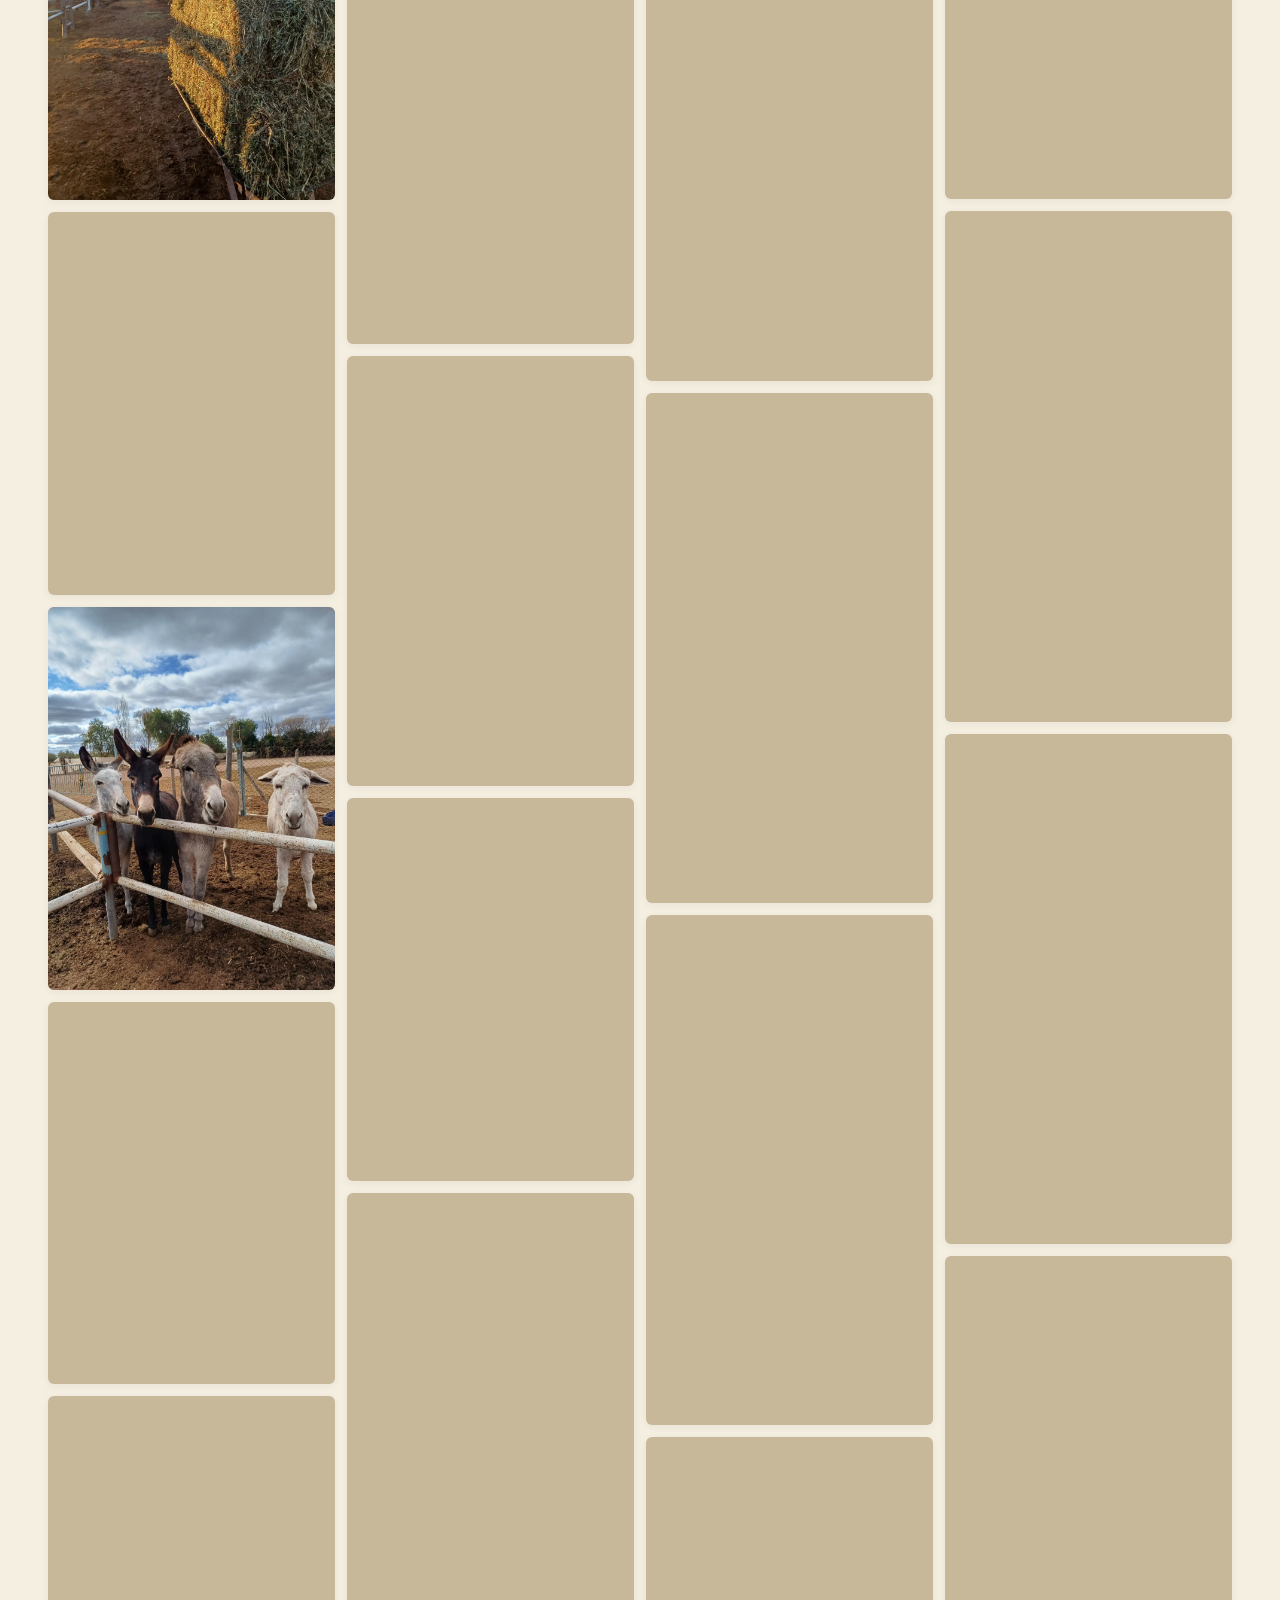
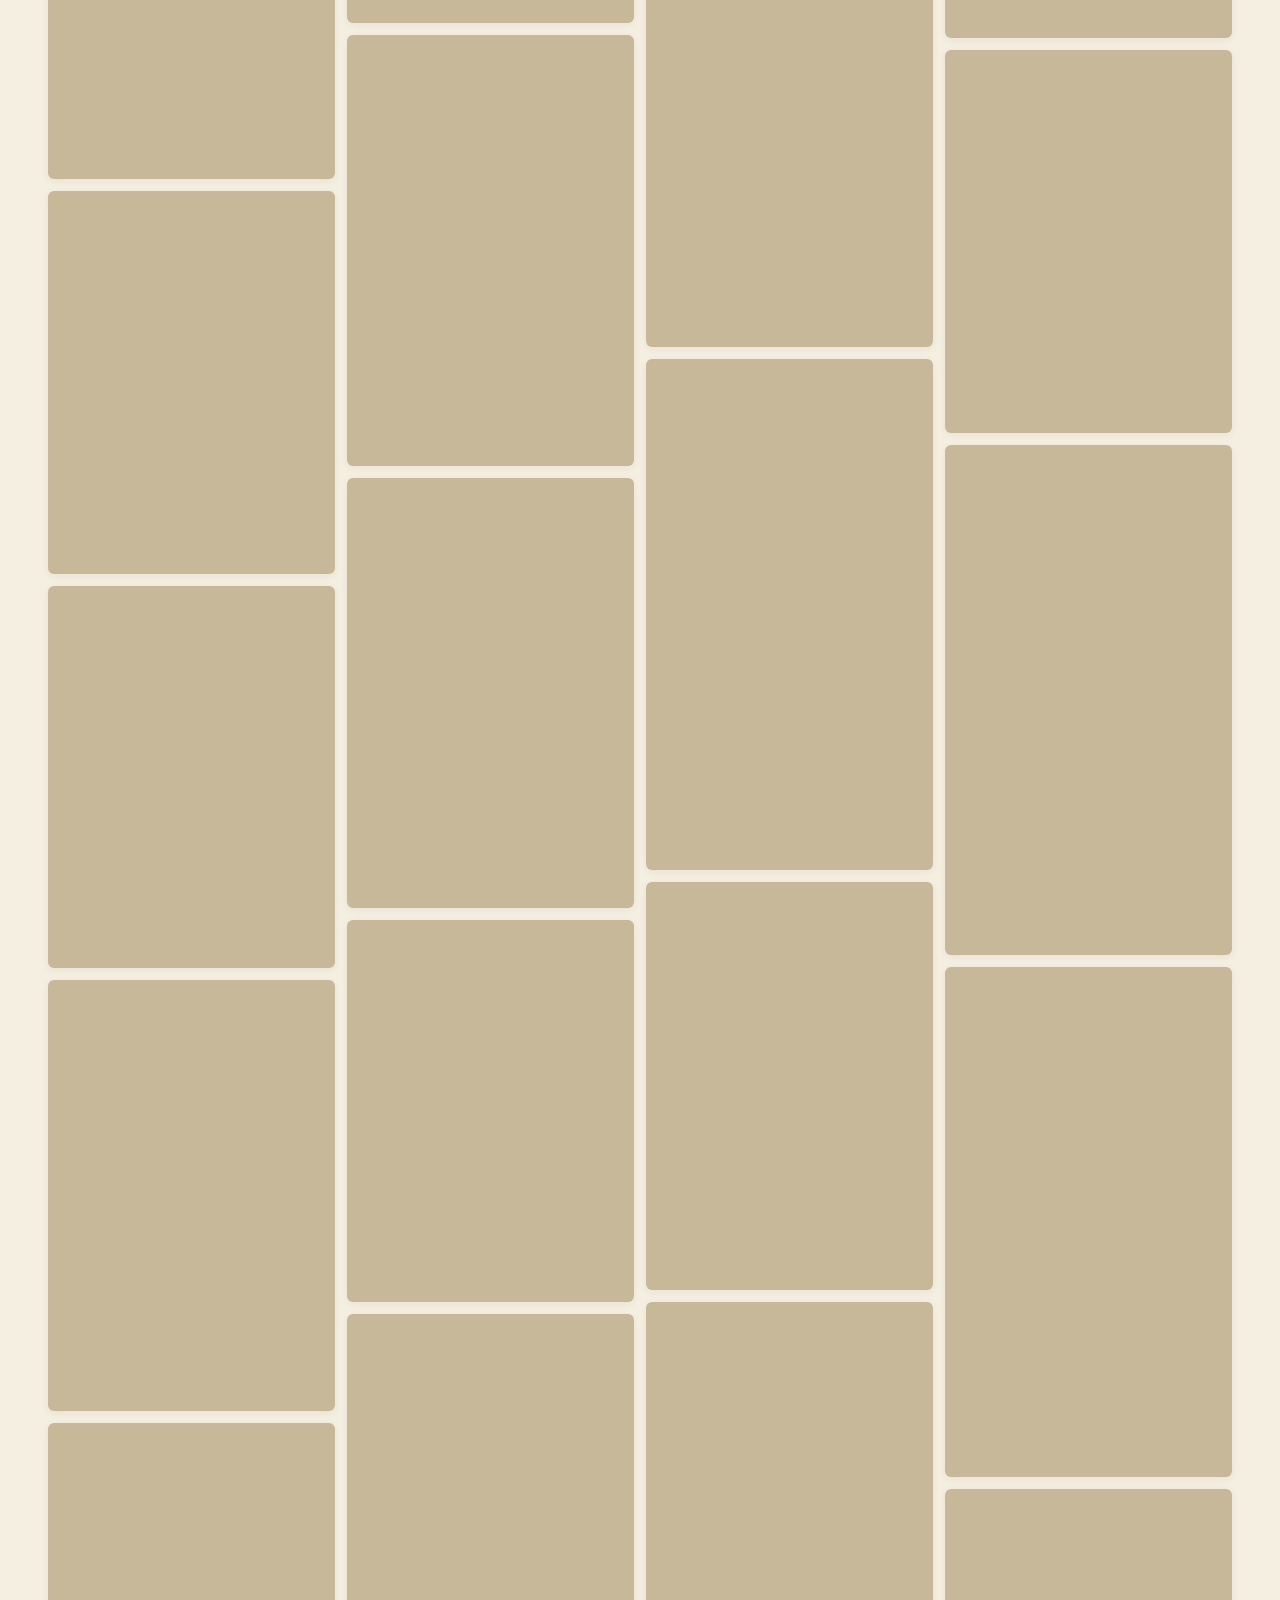
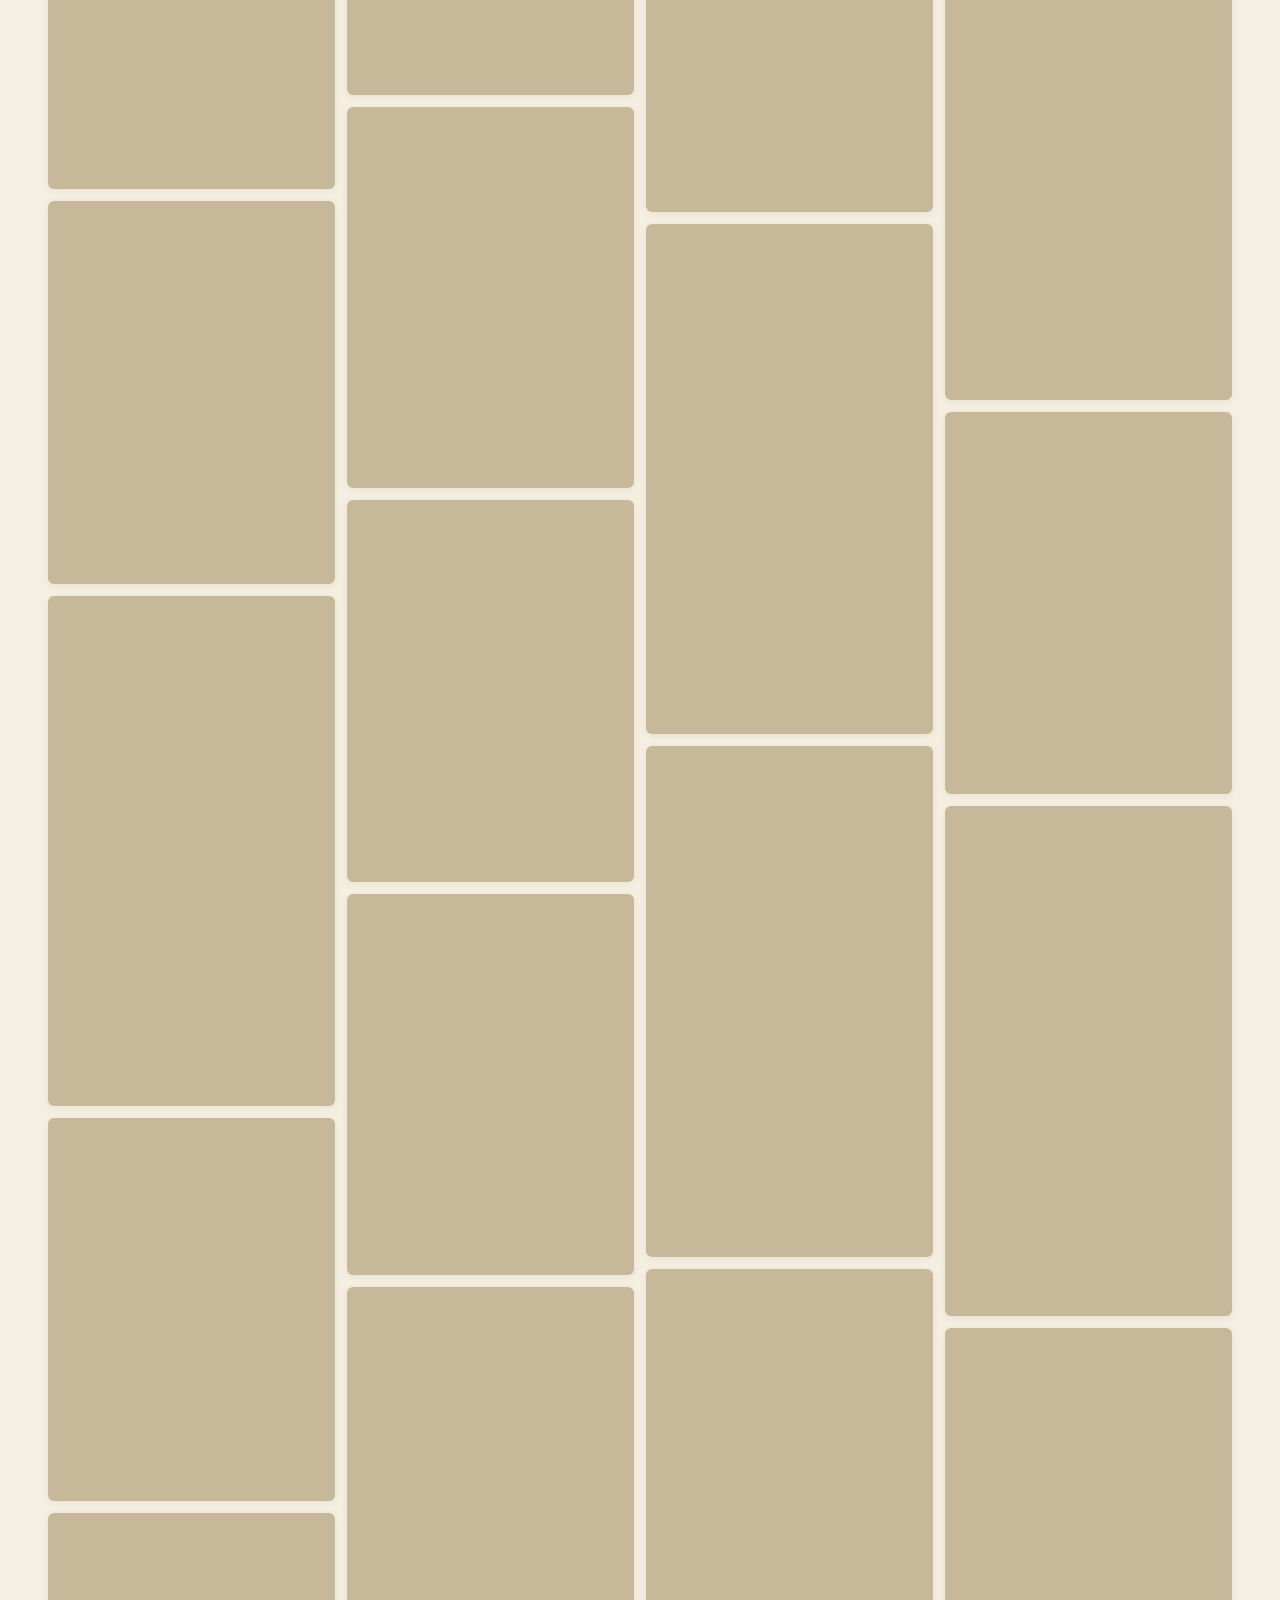
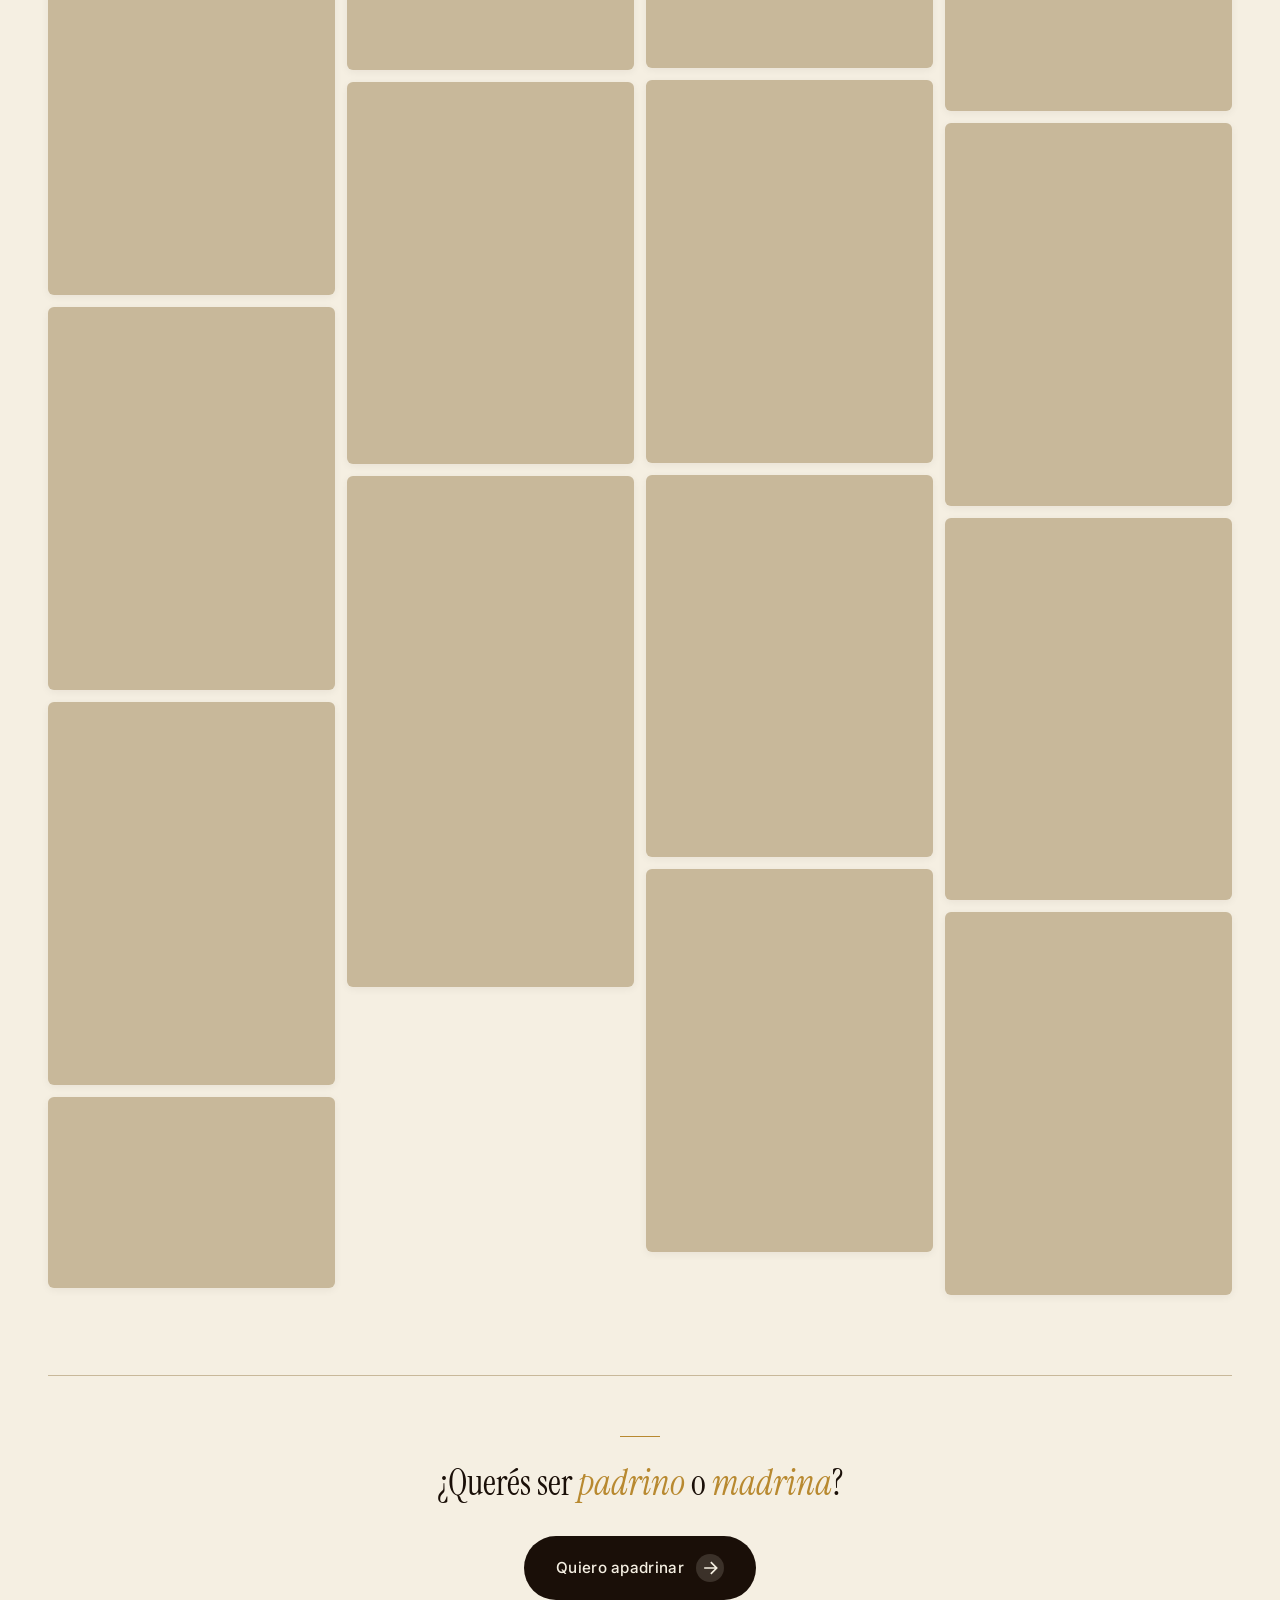
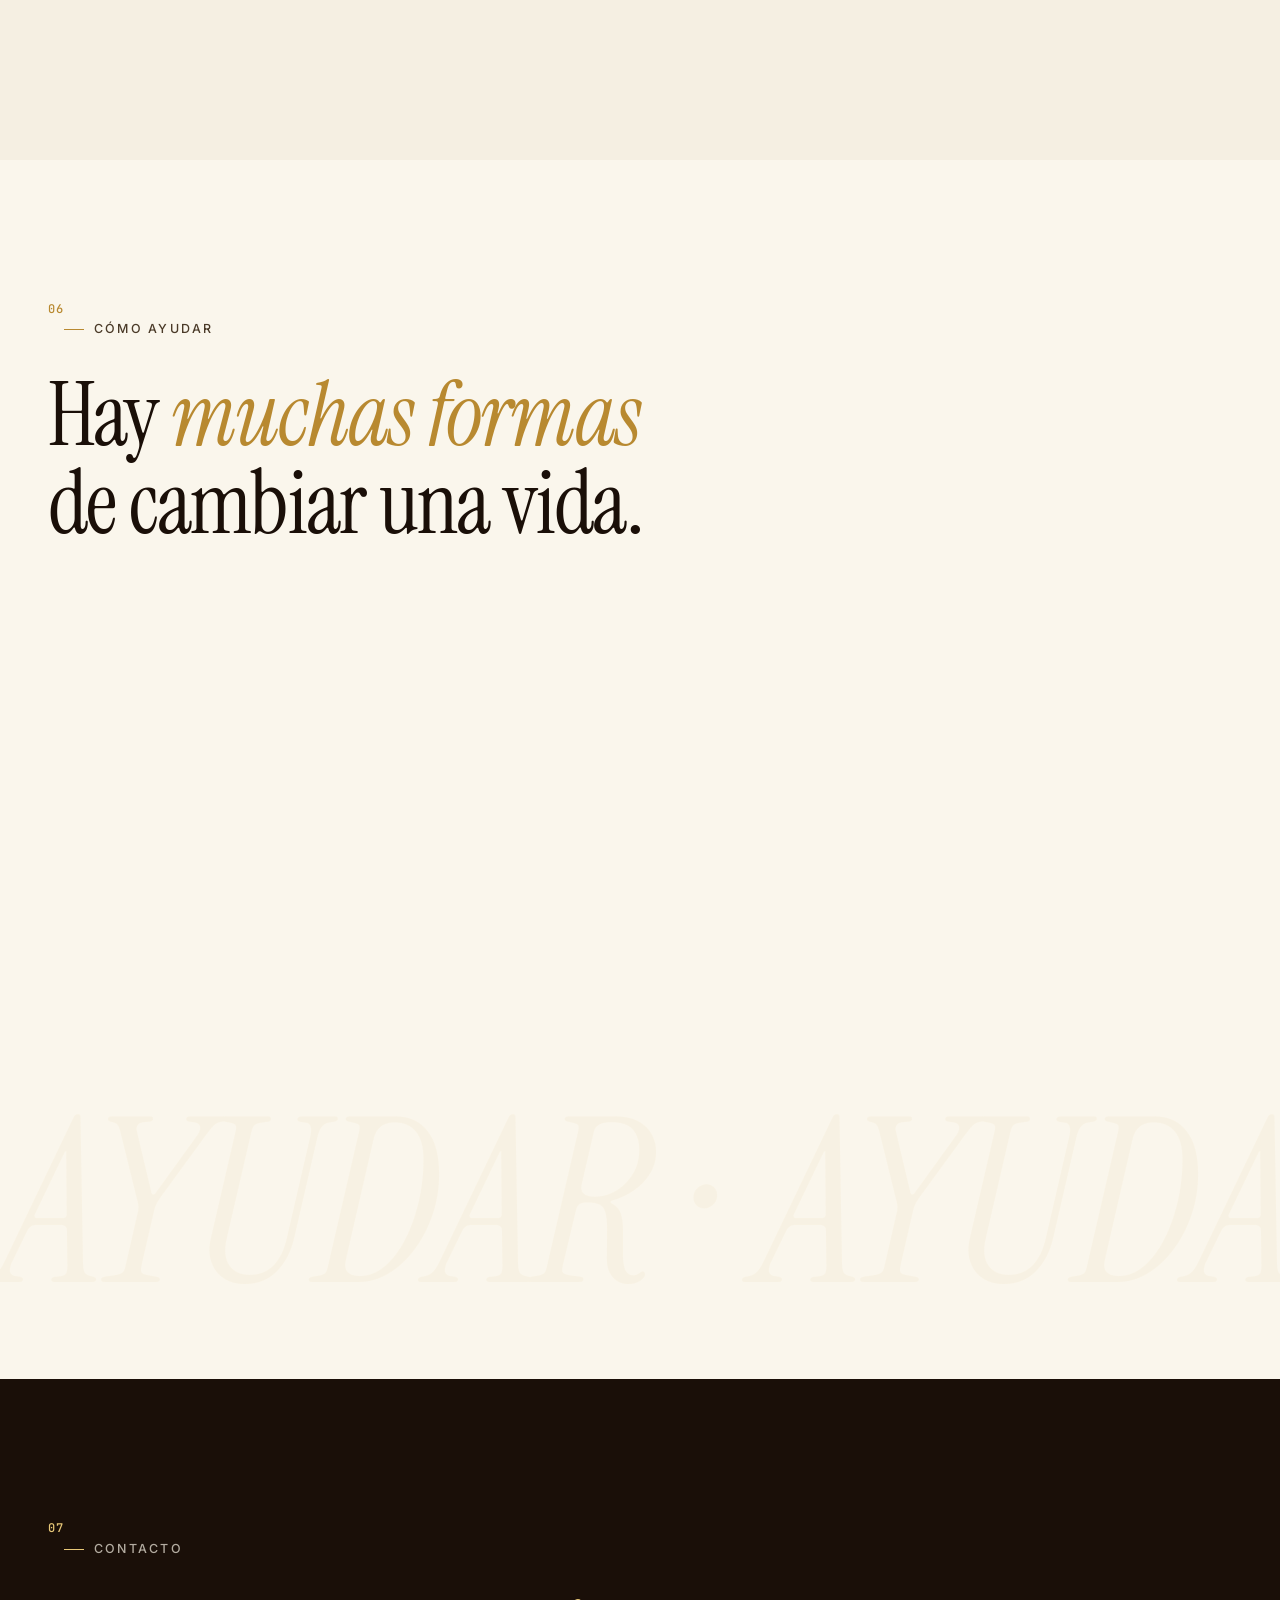
==== commit 97b660af: "Commit changes" ====
--- a/index.html
+++ b/index.html
@@ -426,10 +426,10 @@
                     </div>
                     <h3 class="ayuda__title">Padrino o<br>madrina</h3>
                     <p class="ayuda__text">Apadriná a un caballo y aportá mensualmente. Recibís novedades de tu apadrinado.</p>
-                    <a href="https://wa.me/5492612729377?text=Hola!%20Quiero%20ser%20padrino/madrina%20de%20un%20caballo%20de%20PEMPA" target="_blank" rel="noopener" class="ayuda__btn ayuda__btn--alt">
+                    <button class="ayuda__btn ayuda__btn--alt" data-action="contacto">
                         <span>Consultar</span>
                         <svg width="18" height="18" viewBox="0 0 24 24" fill="none" stroke="currentColor" stroke-width="2"><path d="M5 12h14M13 5l7 7-7 7"/></svg>
-                    </a>
+                    </button>
                 </article>
 
                 <article class="ayuda">
@@ -491,12 +491,12 @@
                         </div>
                     </div>
 
-                    <a href="https://wa.me/5492613623454?text=Hola!%20Quisiera%20coordinar%20una%20visita%20al%20predio" target="_blank" rel="noopener" class="cta cta--light">
+                    <button class="cta cta--light" data-action="contacto">
                         <span class="cta__text">Coordinar una visita</span>
                         <span class="cta__icon">
                             <svg width="20" height="20" viewBox="0 0 24 24" fill="none" stroke="currentColor" stroke-width="2"><path d="M5 12h14M13 5l7 7-7 7"/></svg>
                         </span>
-                    </a>
+                    </button>
                 </div>
             </div>
         </div>
@@ -590,11 +590,58 @@
                     </div>
                     <span class="modal__opt-arrow">→</span>
                 </a>
-                <a href="https://wa.me/5492612729377?text=Hola!%20Quiero%20ayudar%20a%20PEMPA" target="_blank" rel="noopener" class="modal__opt">
+                <button class="modal__opt" data-action="contacto" data-close>
                     <span class="modal__opt-num">03</span>
                     <div class="modal__opt-body">
                         <strong>Padrinazgo / Voluntariado</strong>
                         <small>Por WhatsApp</small>
+                    </div>
+                    <span class="modal__opt-arrow">→</span>
+                </button>
+            </div>
+        </div>
+    </div>
+
+    <!-- MINI-MODAL CONTACTO -->
+    <div class="modal" id="contactoModal" hidden>
+        <div class="modal__bg" data-close></div>
+        <div class="modal__panel">
+            <button class="modal__close" data-close aria-label="Cerrar">×</button>
+            <div class="modal__head">
+                <span class="modal__eyebrow">Sumate a PEMPA</span>
+                <h3 class="modal__title">¿Cómo querés <em>sumarte?</em></h3>
+                <p class="modal__sub">Elegí una opción y te contactamos por WhatsApp.</p>
+            </div>
+            <div class="modal__opts">
+                <a href="https://wa.me/5492613618241?text=Hola%20Yesica!%20Quiero%20ser%20padrino%2Fmadrina%20de%20un%20caballo%20de%20PEMPA%20🐎" target="_blank" rel="noopener" class="modal__opt">
+                    <span class="modal__opt-num">01</span>
+                    <div class="modal__opt-body">
+                        <strong>Padrino / Madrina</strong>
+                        <small>Yesica · Apadriná un caballo mensualmente</small>
+                    </div>
+                    <span class="modal__opt-arrow">→</span>
+                </a>
+                <a href="https://wa.me/5492613623454?text=Hola%20Martina!%20Quiero%20ser%20voluntario%2Fa%20en%20PEMPA%20🐎" target="_blank" rel="noopener" class="modal__opt">
+                    <span class="modal__opt-num">02</span>
+                    <div class="modal__opt-body">
+                        <strong>Voluntario / Voluntaria</strong>
+                        <small>Martina · Sumate al equipo de trabajo</small>
+                    </div>
+                    <span class="modal__opt-arrow">→</span>
+                </a>
+                <a href="https://wa.me/5492613623454?text=Hola%20Martina!%20Quisiera%20coordinar%20una%20visita%20al%20predio%20de%20PEMPA%20🐎" target="_blank" rel="noopener" class="modal__opt">
+                    <span class="modal__opt-num">03</span>
+                    <div class="modal__opt-body">
+                        <strong>Visita al predio</strong>
+                        <small>Martina · Coordiná tu visita</small>
+                    </div>
+                    <span class="modal__opt-arrow">→</span>
+                </a>
+                <a href="https://wa.me/5492615263937?text=Hola%20Jerónimo!%20Quiero%20ser%20socio%2Fa%20de%20PEMPA%20🐎" target="_blank" rel="noopener" class="modal__opt">
+                    <span class="modal__opt-num">04</span>
+                    <div class="modal__opt-body">
+                        <strong>Socio / Socia</strong>
+                        <small>Jerónimo · Formá parte de la ONG</small>
                     </div>
                     <span class="modal__opt-arrow">→</span>
                 </a>
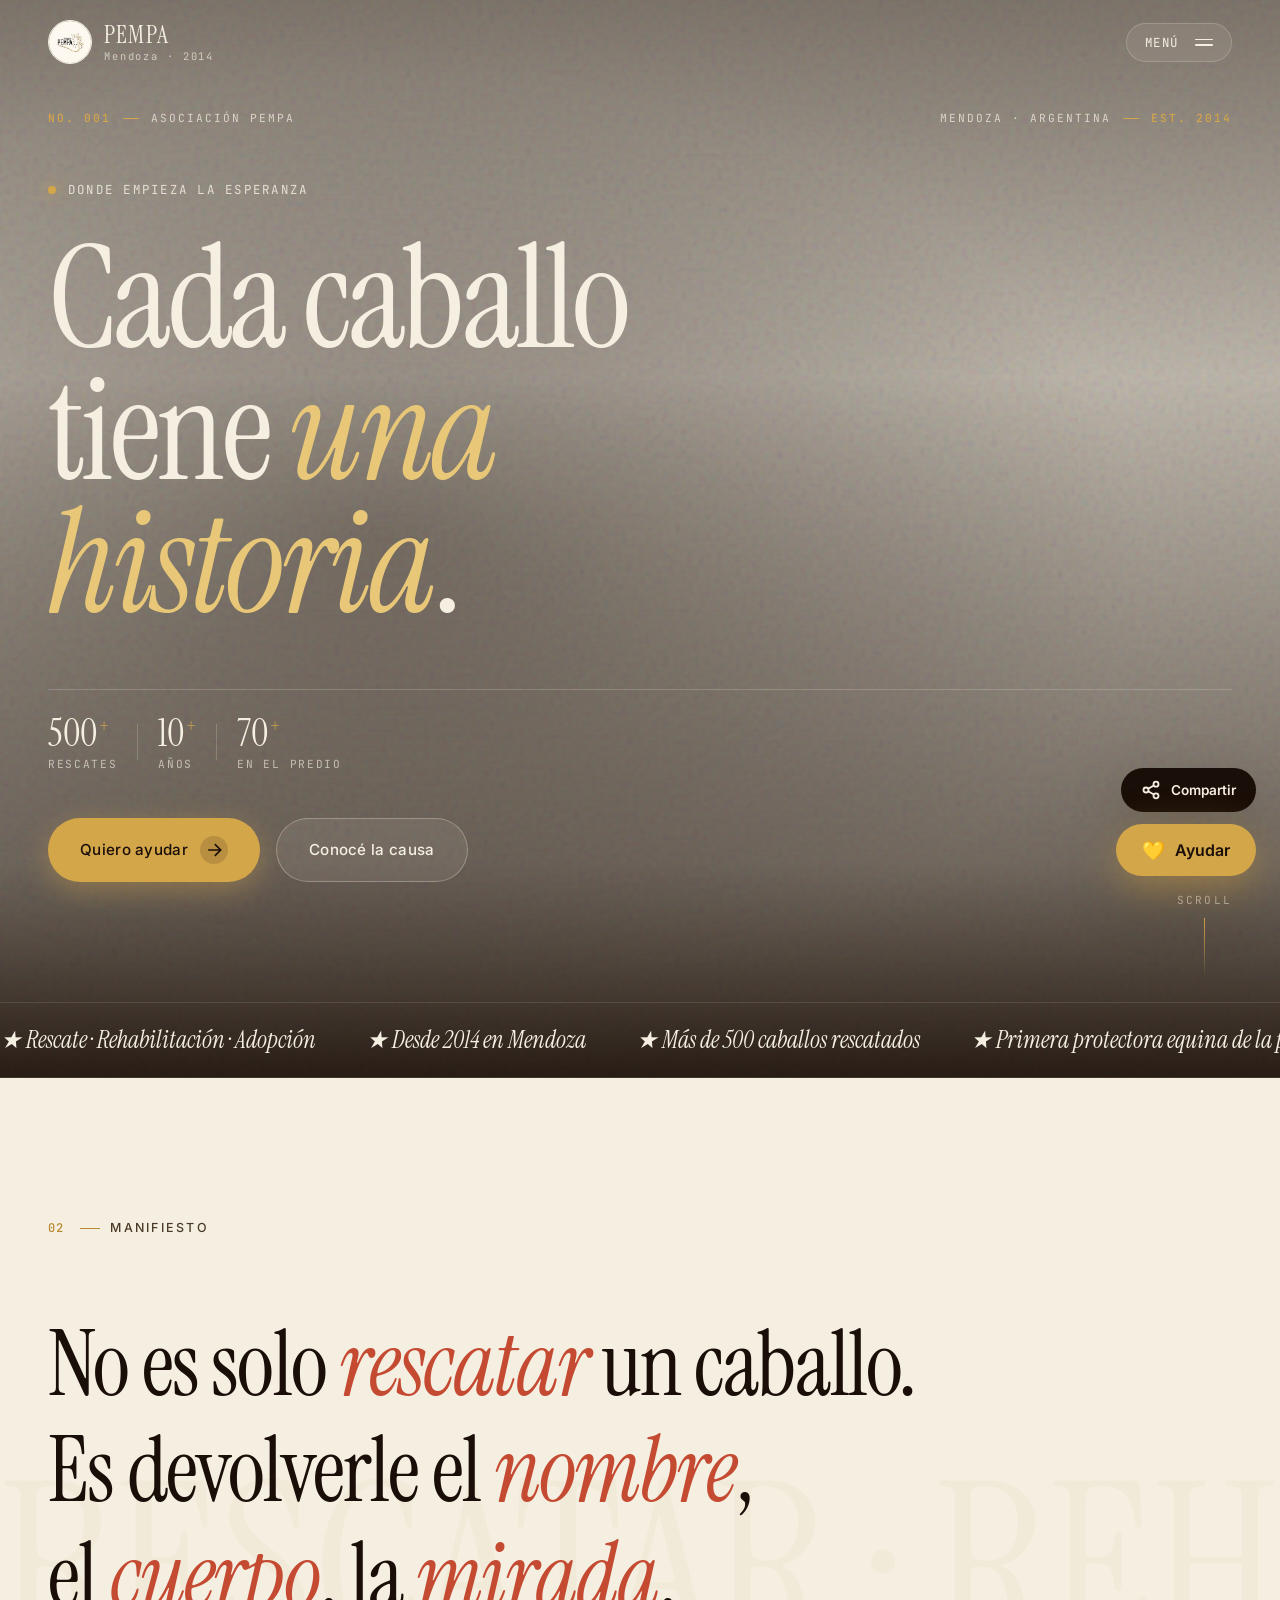
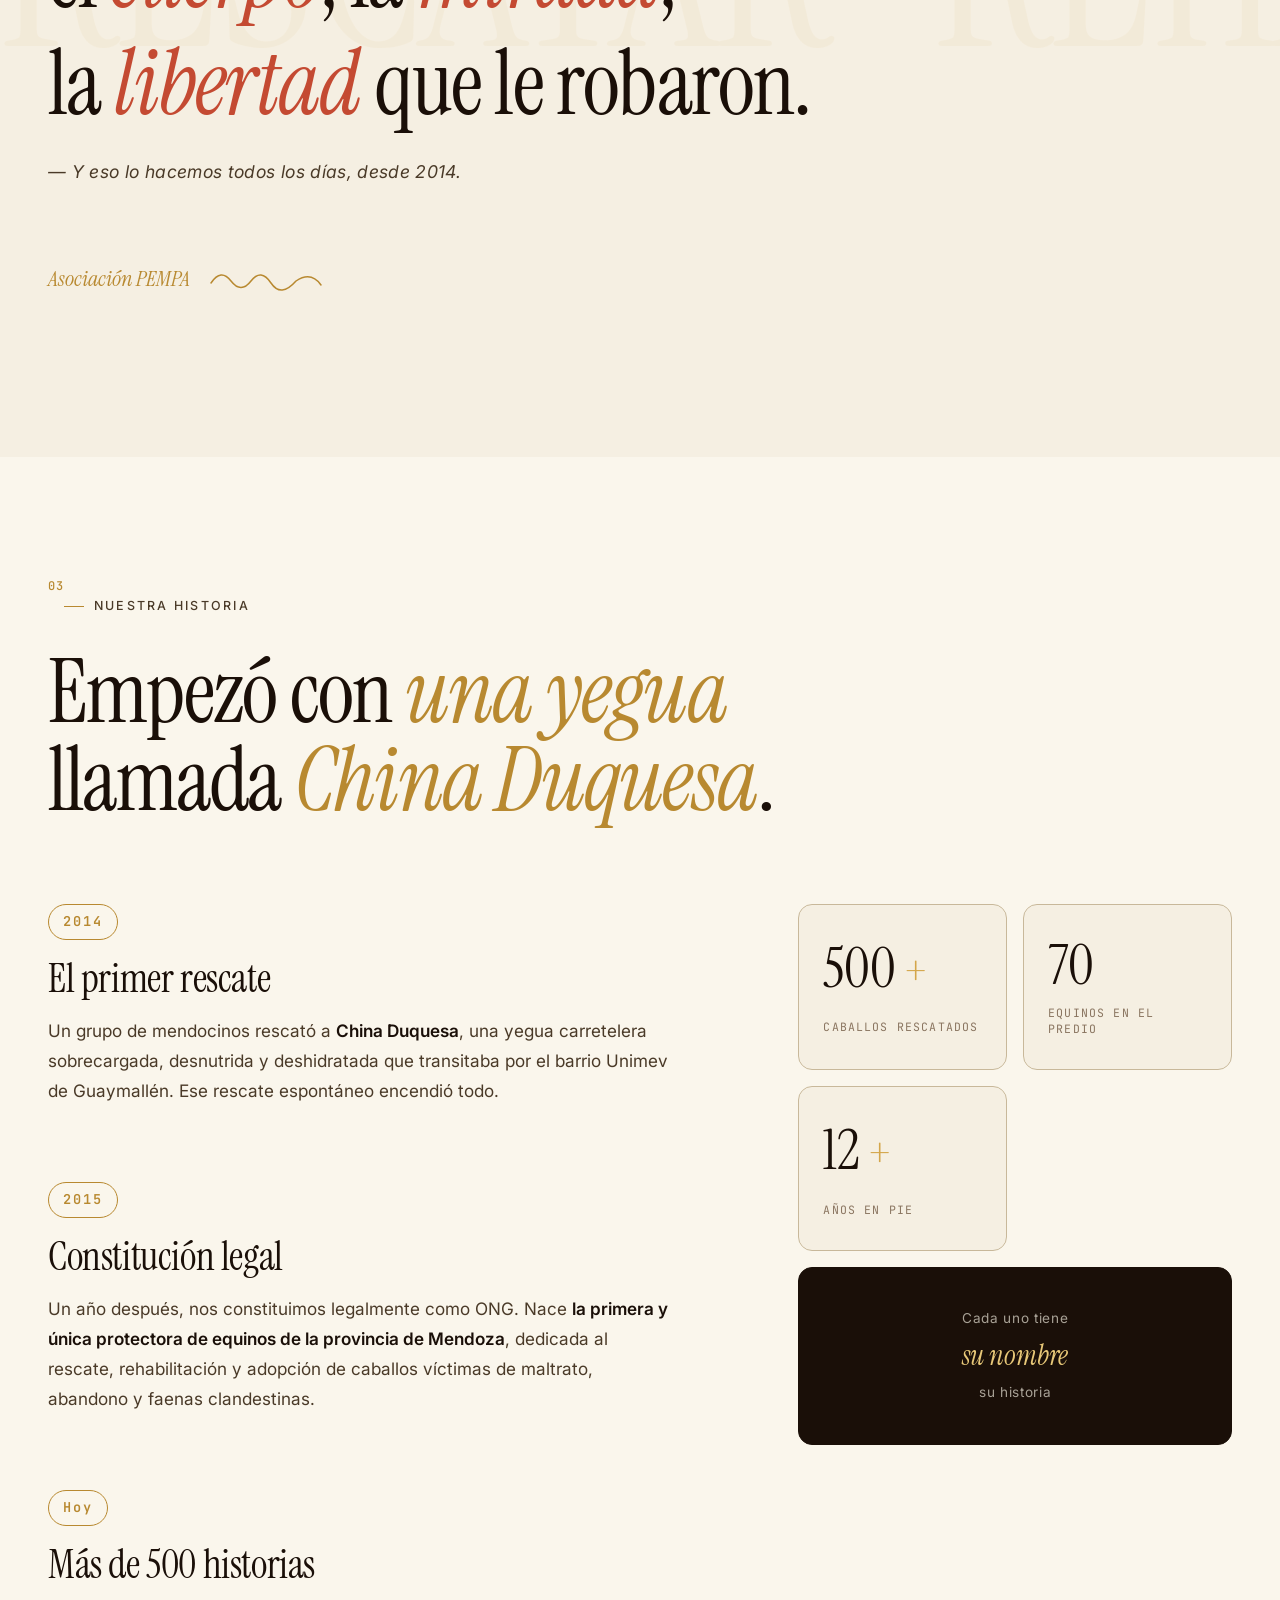
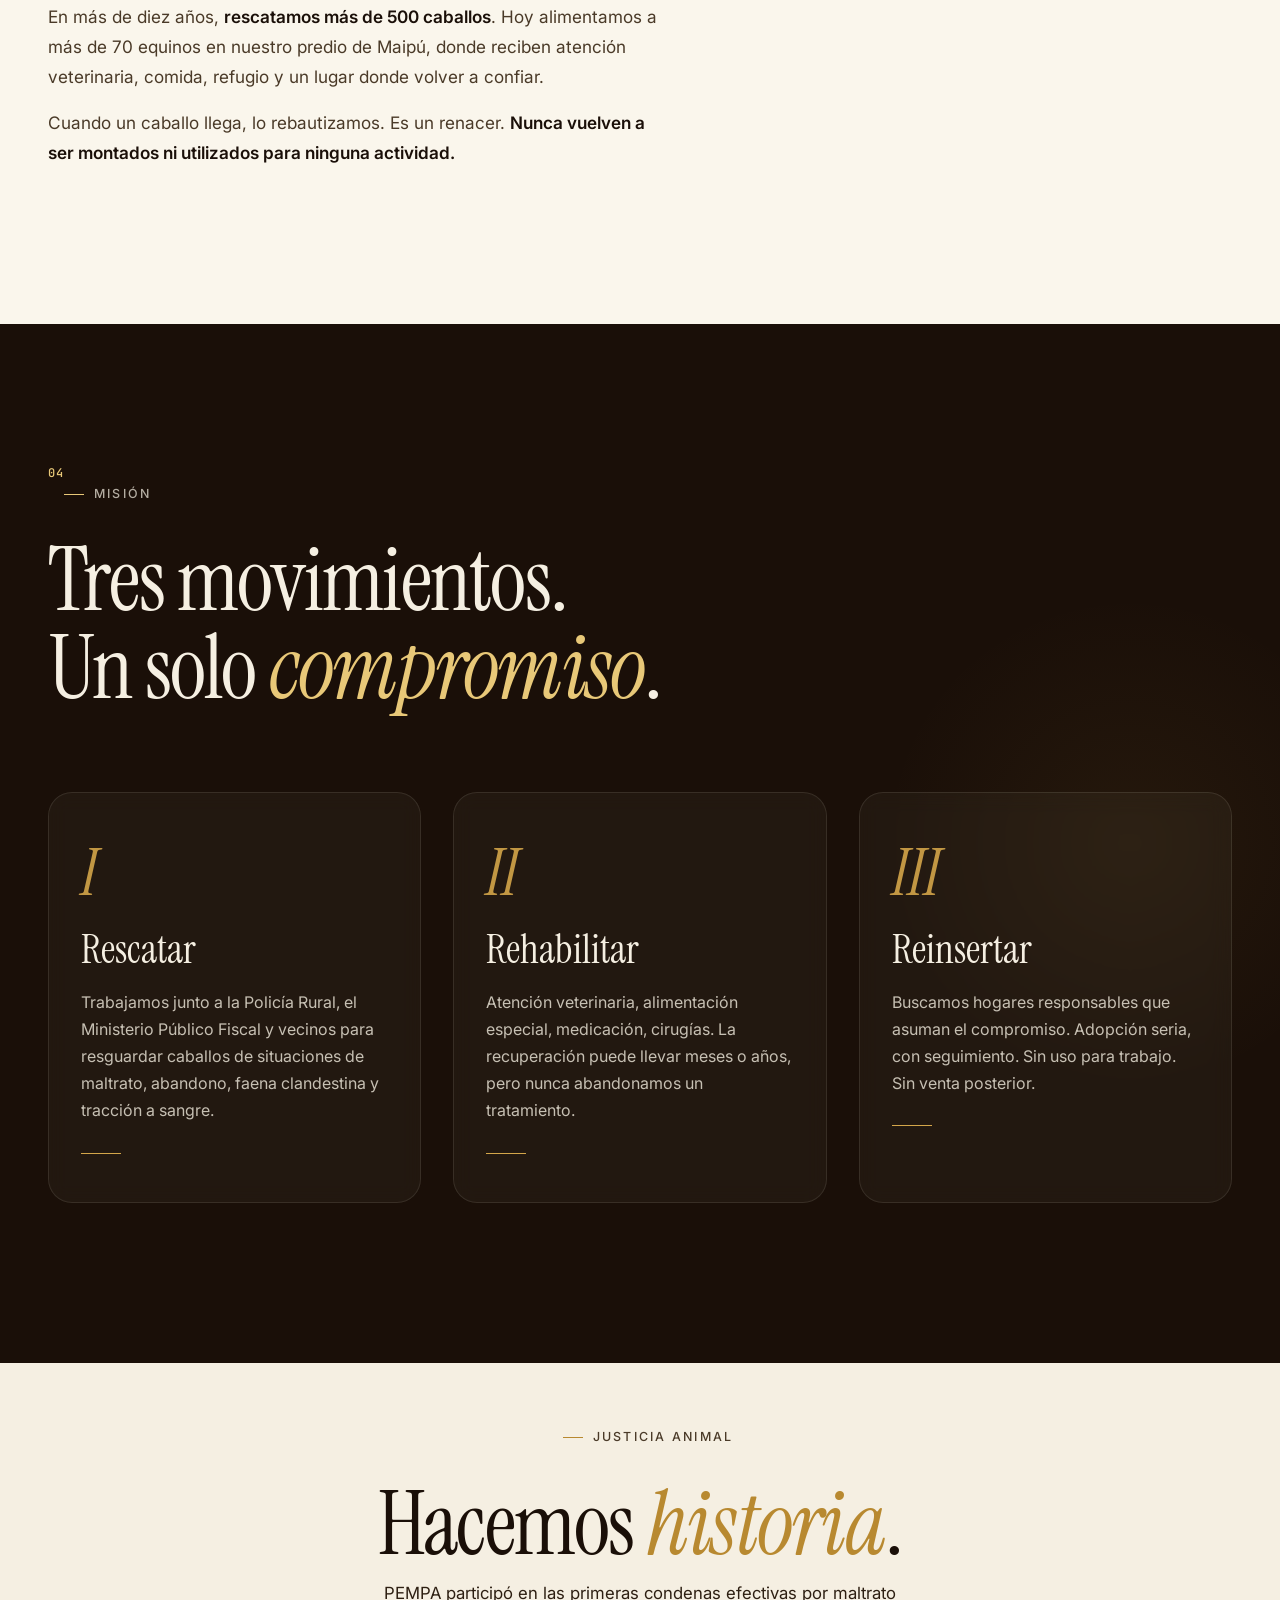
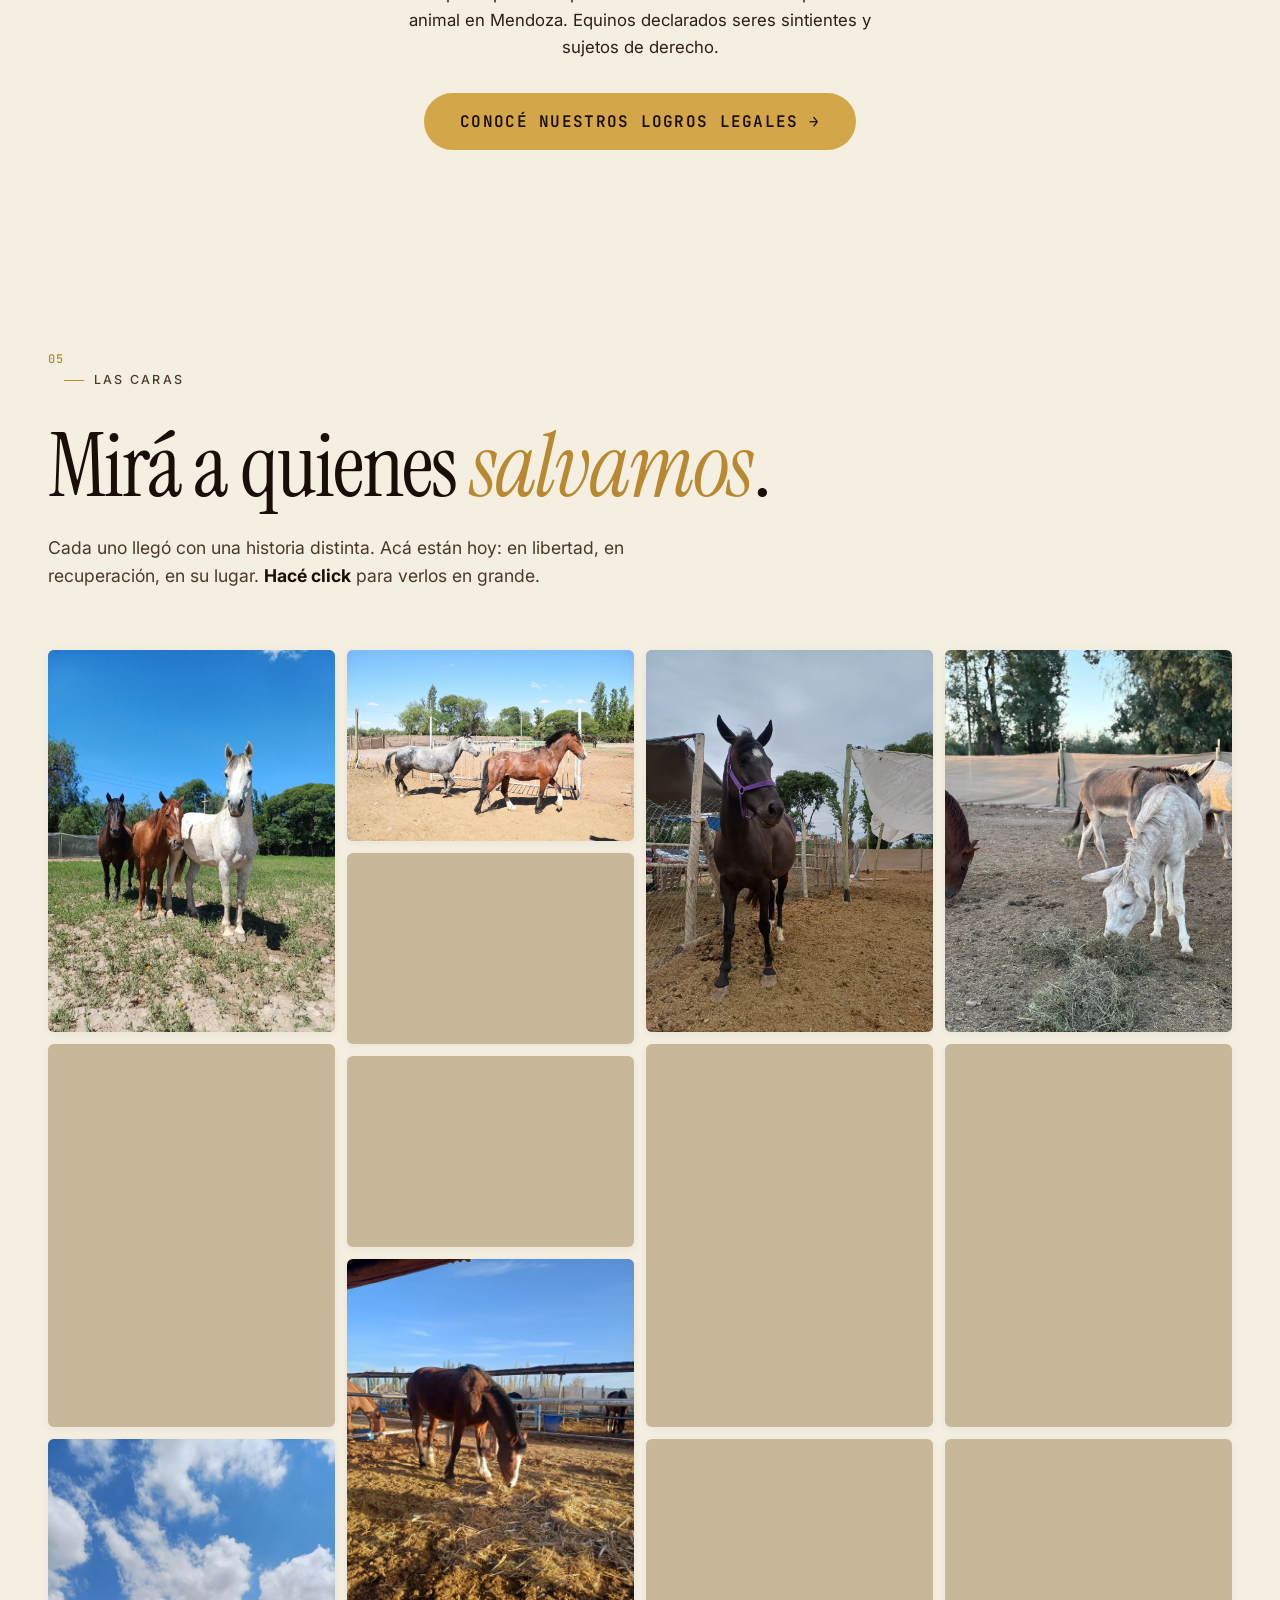
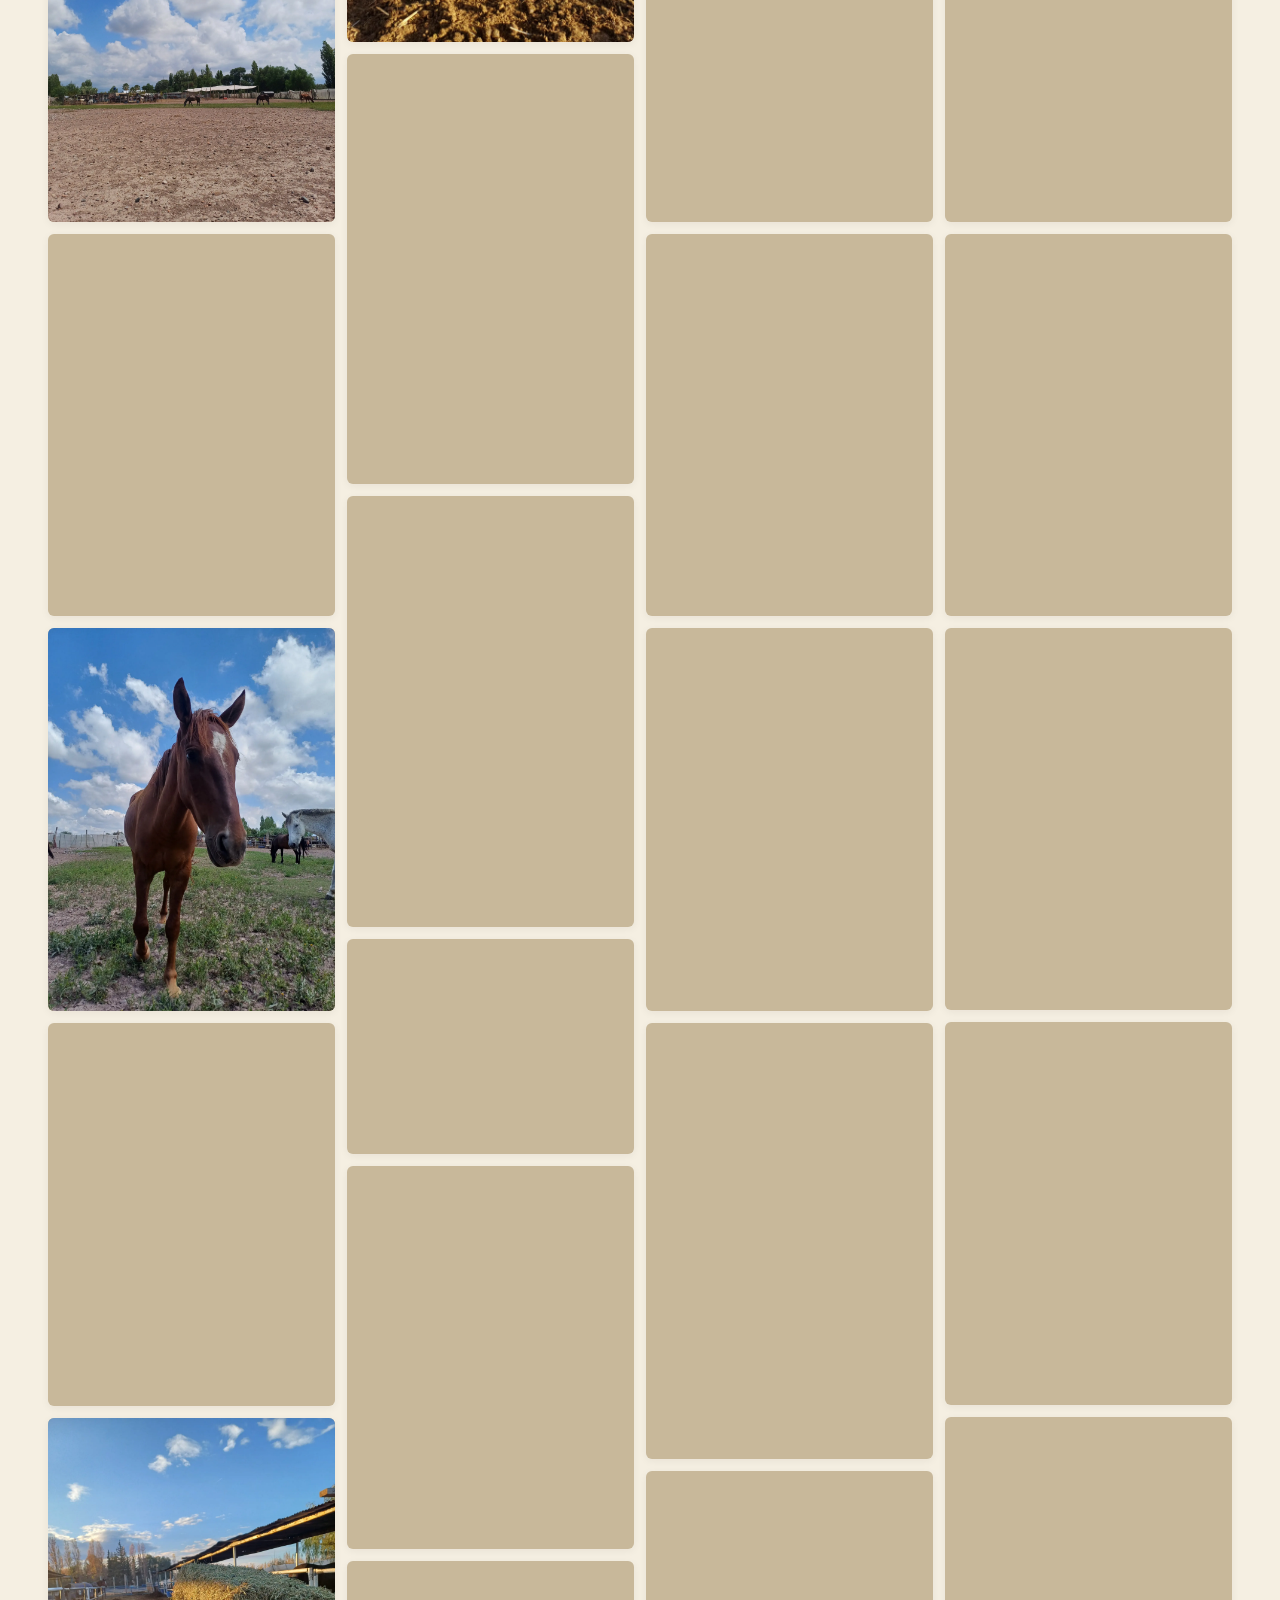
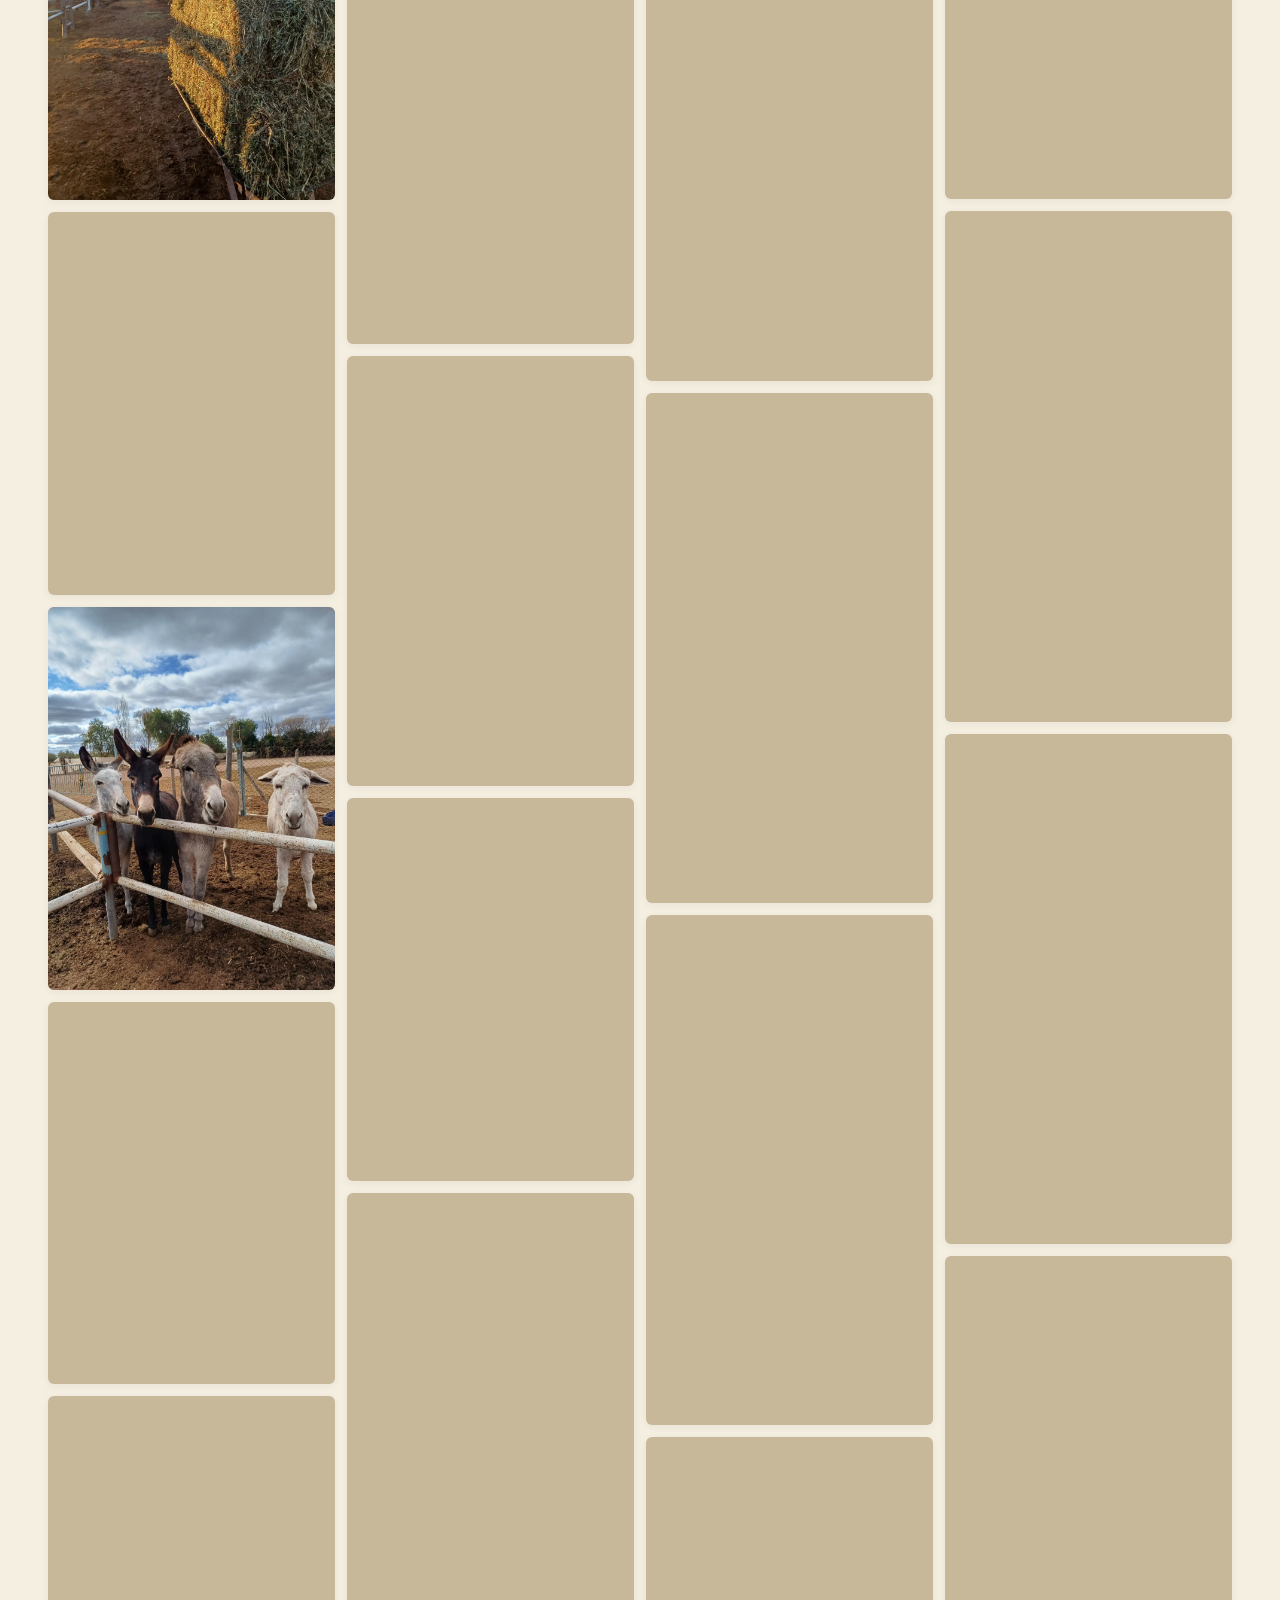
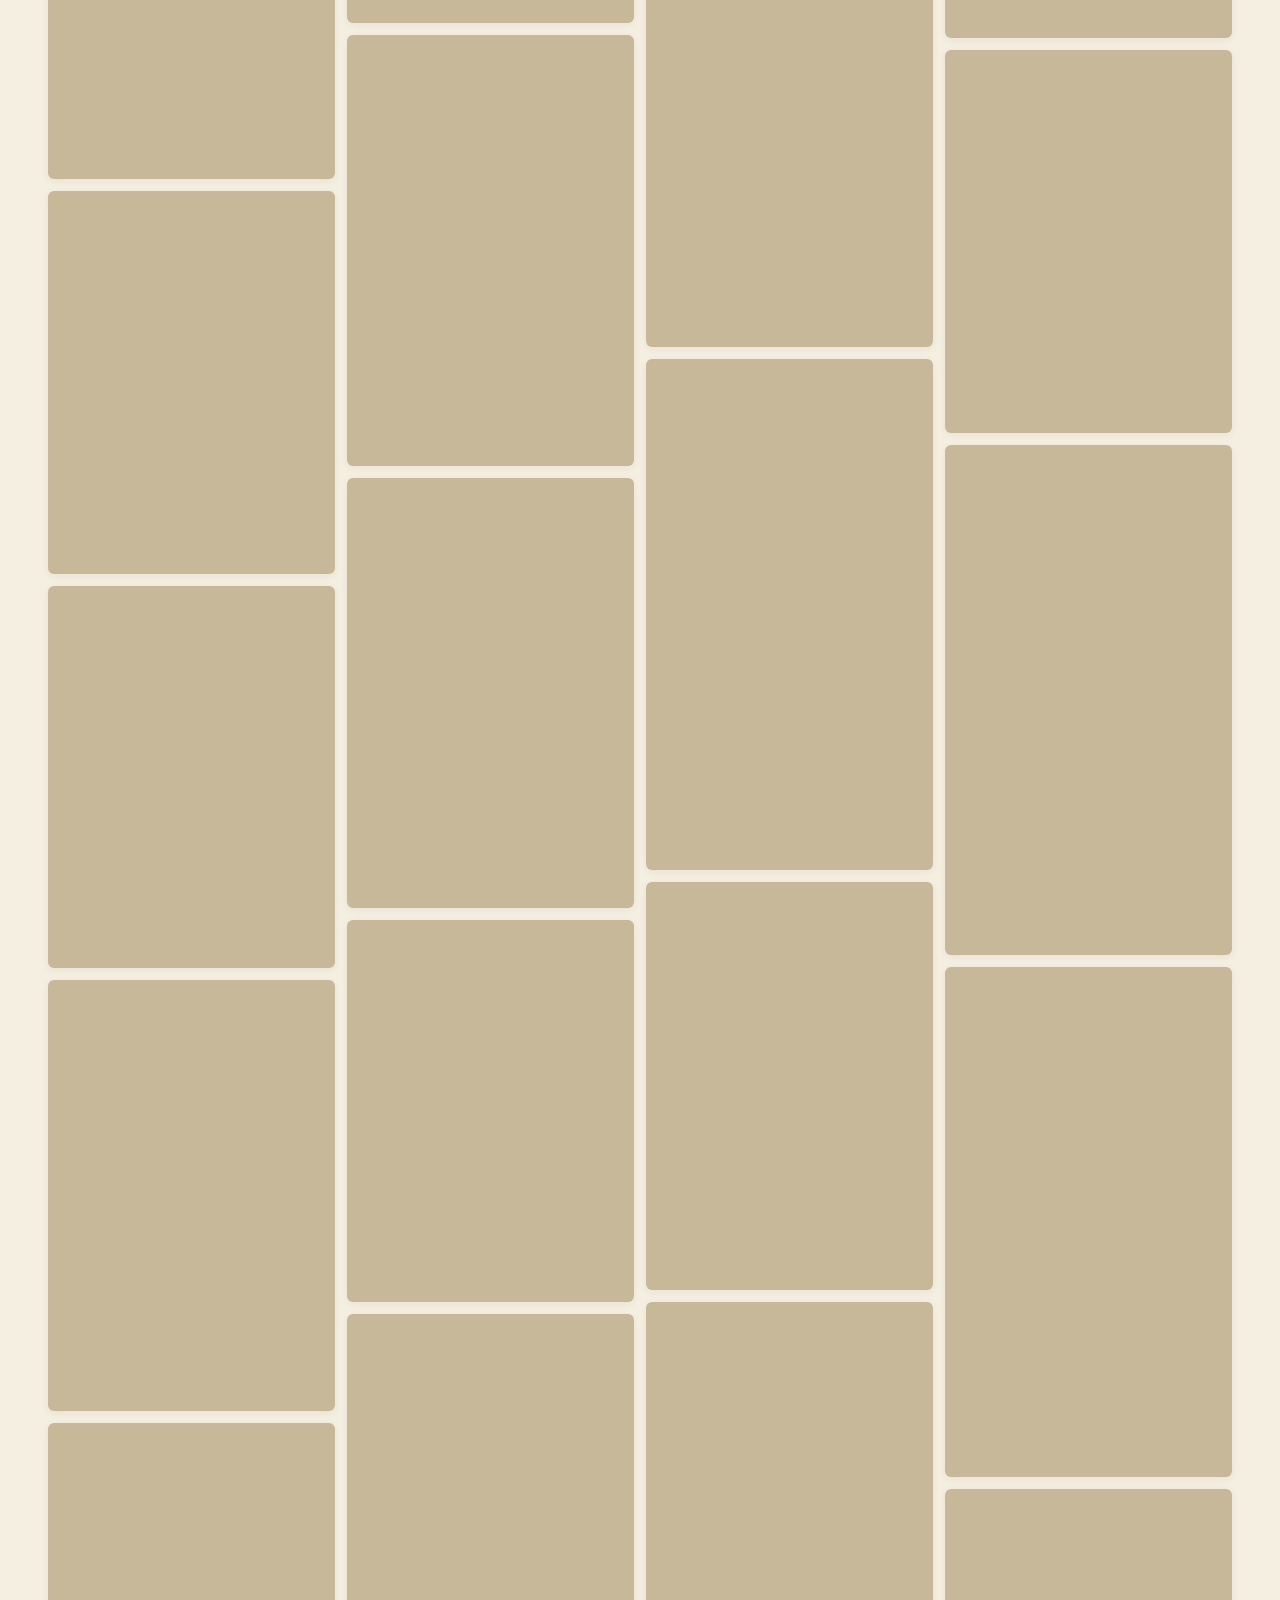
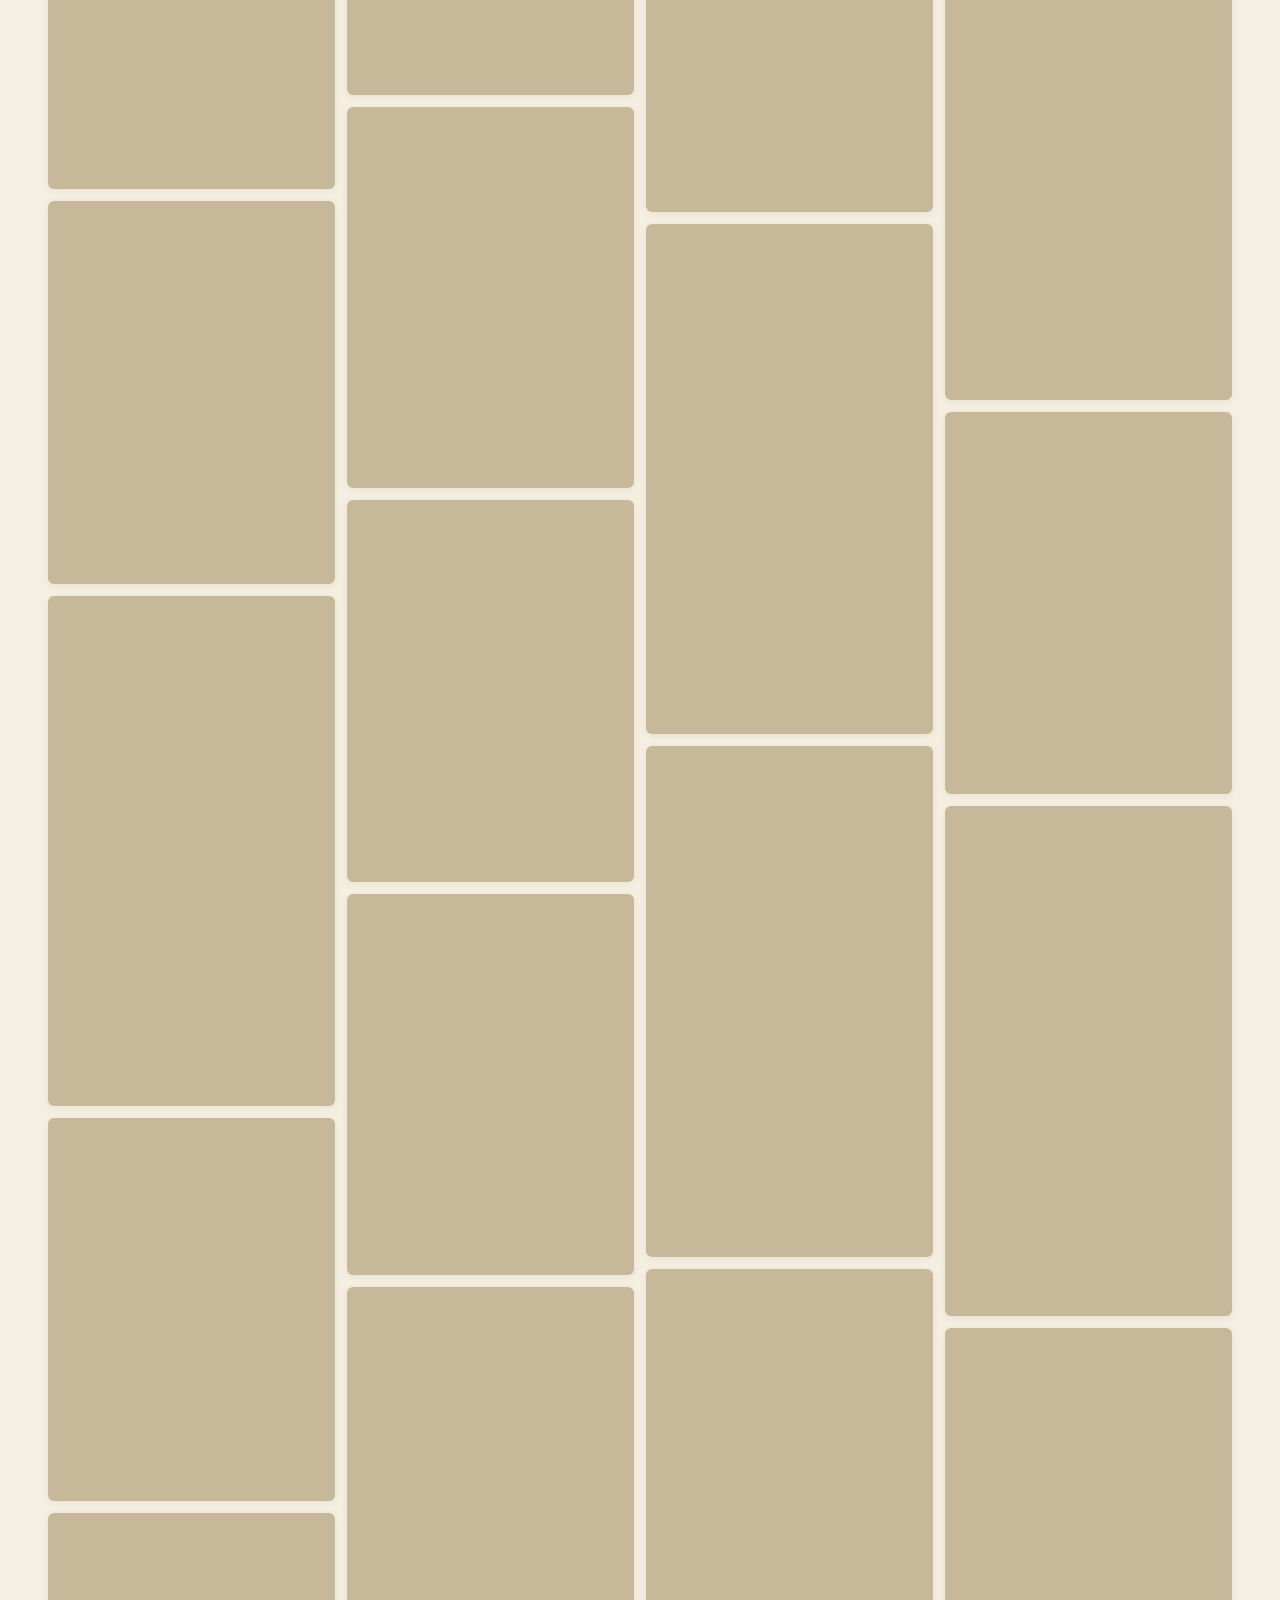
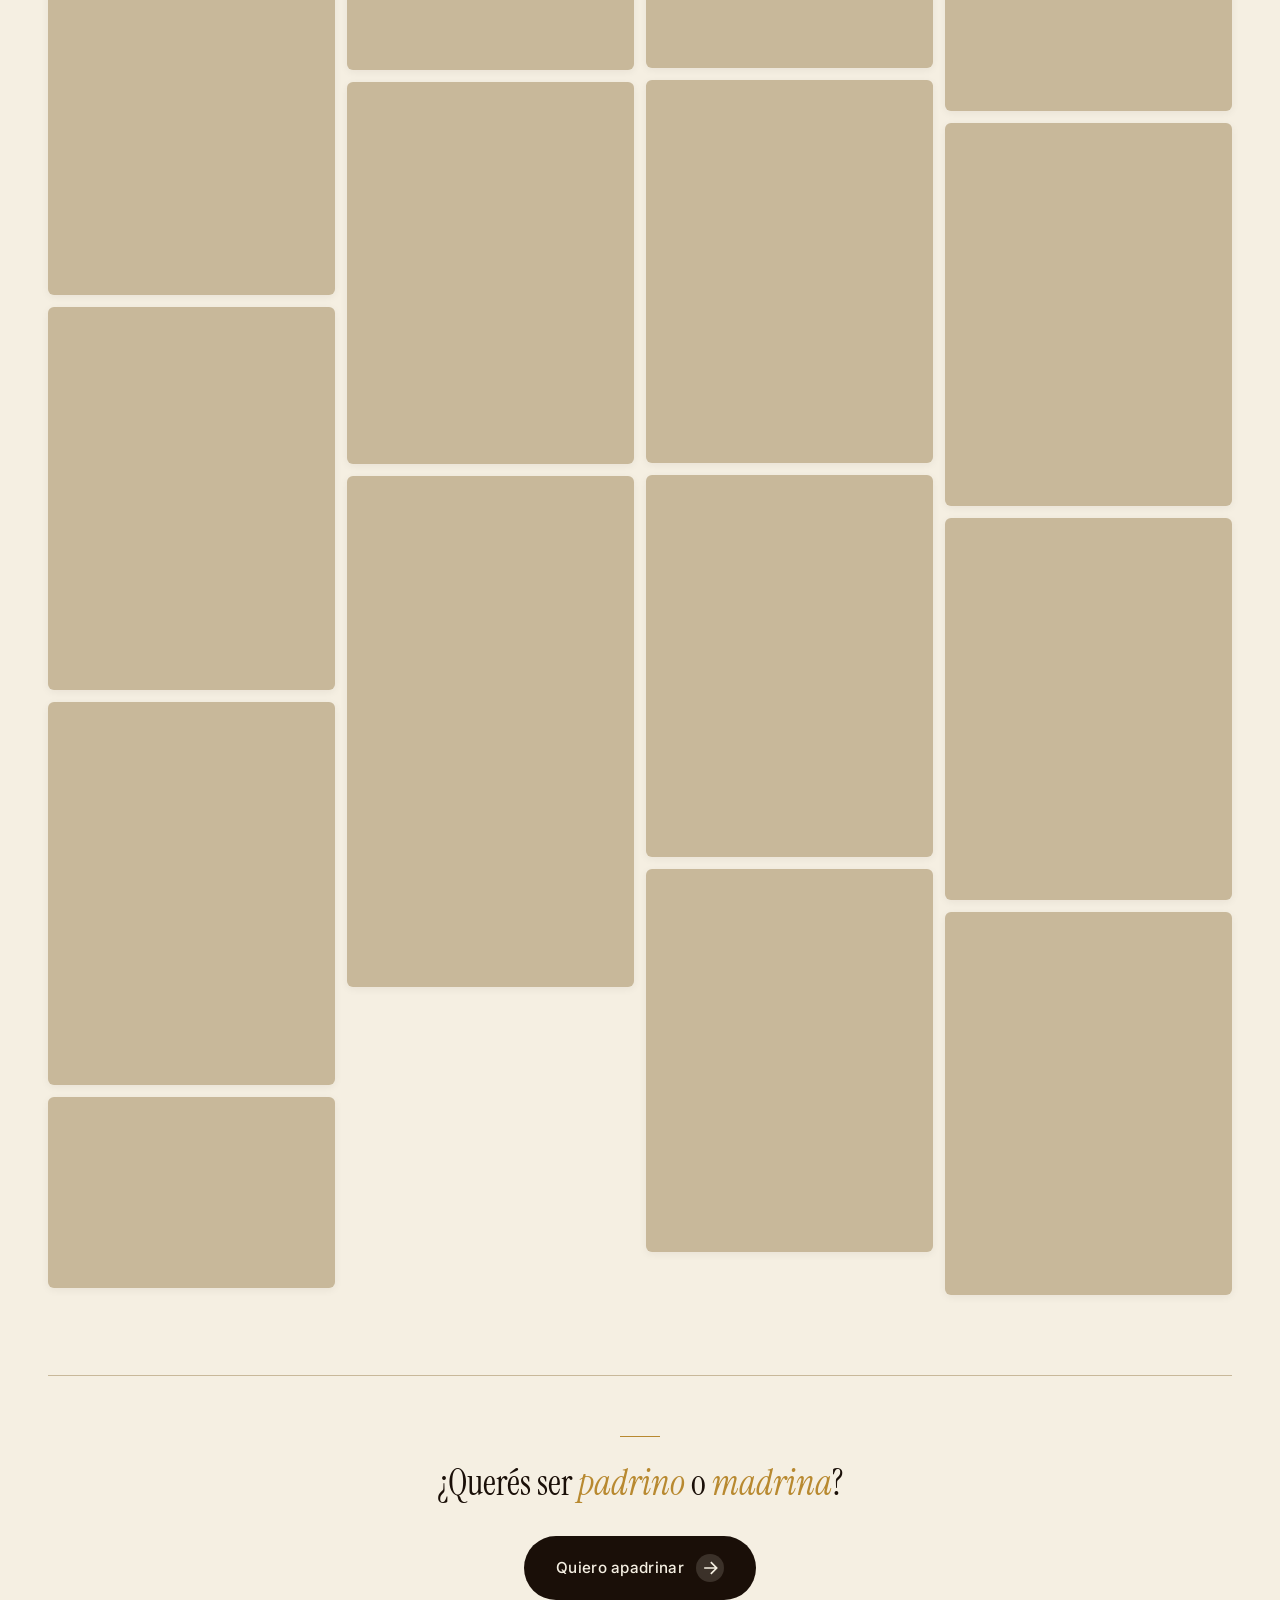
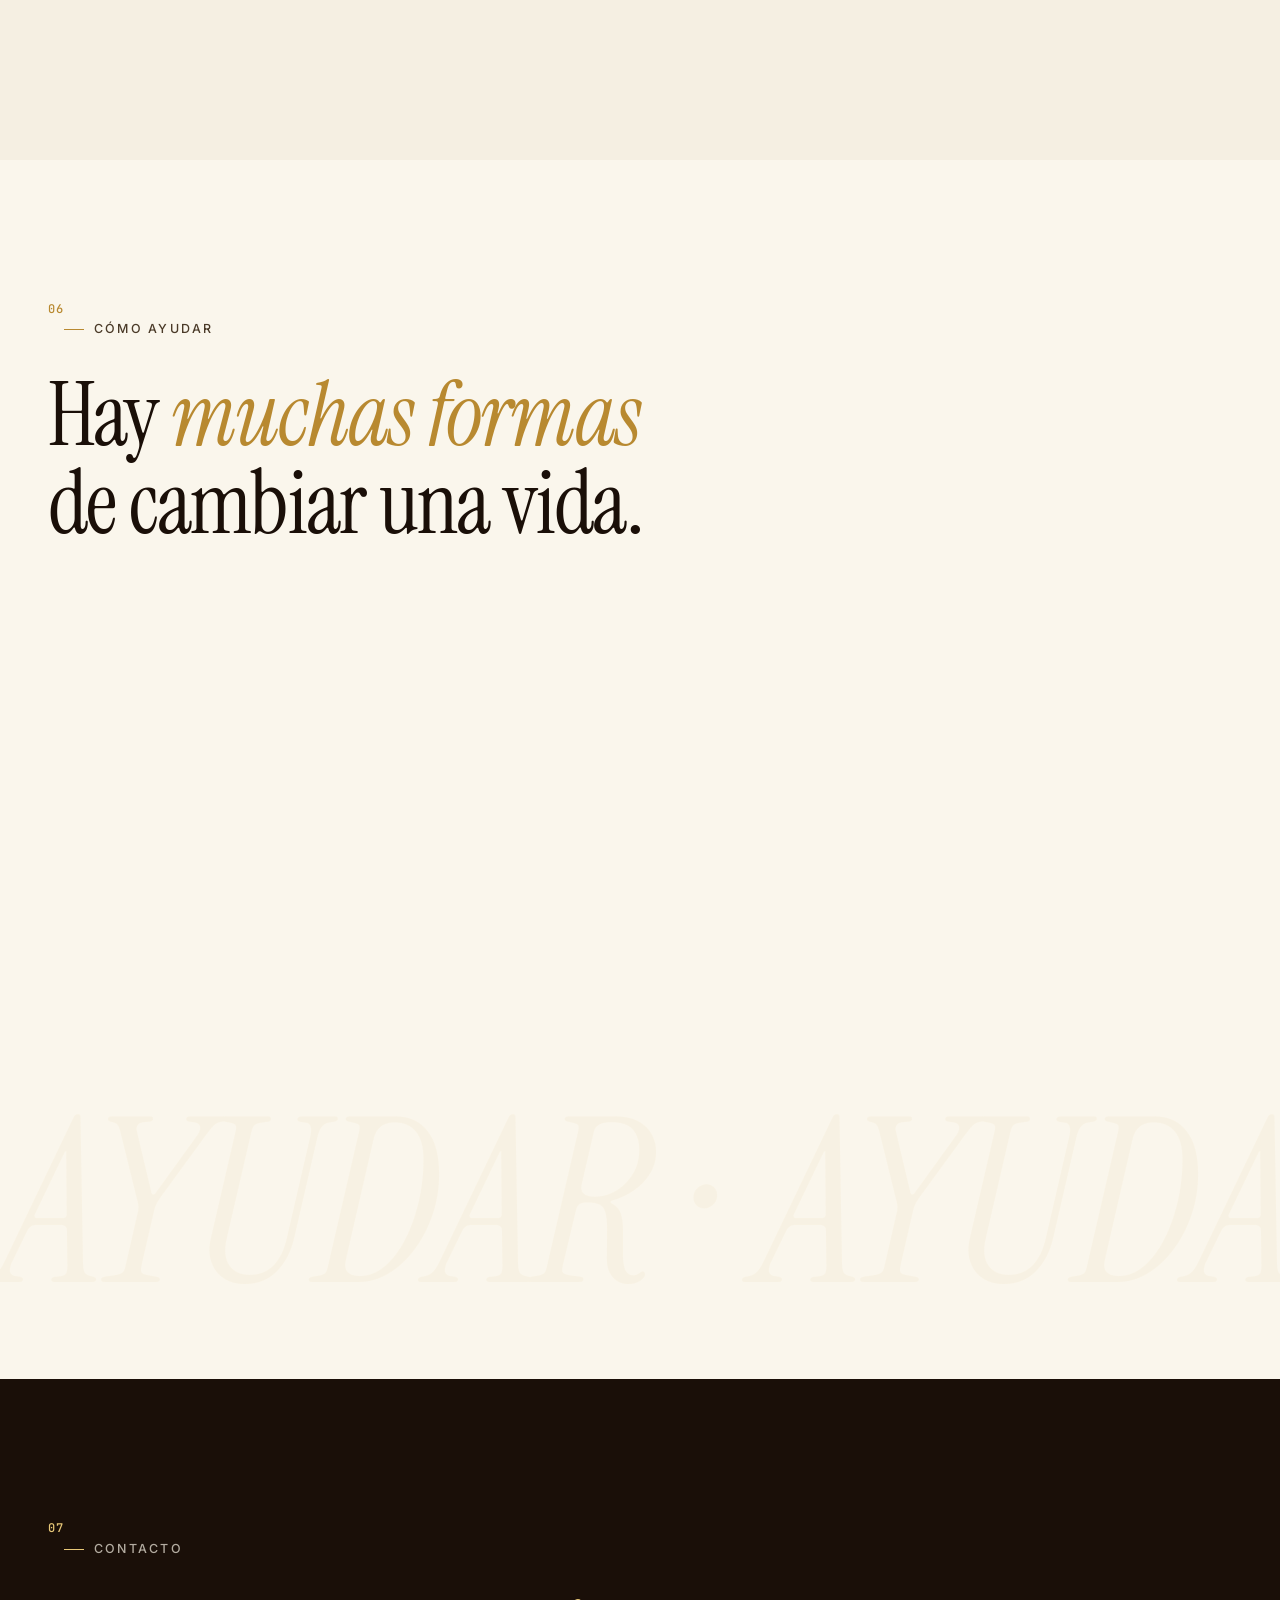
==== commit c3704408: "Commit changes" ====
--- a/index.html
+++ b/index.html
@@ -95,9 +95,10 @@
                     <li class="nav__item"><a href="#manifiesto" class="nav__link"><span class="nav__num">02</span><span class="nav__word">Manifiesto</span></a></li>
                     <li class="nav__item"><a href="#nosotros" class="nav__link"><span class="nav__num">03</span><span class="nav__word">Nuestra historia</span></a></li>
                     <li class="nav__item"><a href="#mision" class="nav__link"><span class="nav__num">04</span><span class="nav__word">Misión</span></a></li>
-                    <li class="nav__item"><a href="#caballos" class="nav__link"><span class="nav__num">05</span><span class="nav__word">Las caras</span></a></li>
-                    <li class="nav__item"><a href="#ayudar" class="nav__link"><span class="nav__num">06</span><span class="nav__word">Cómo ayudar</span></a></li>
-                    <li class="nav__item"><a href="#contacto" class="nav__link"><span class="nav__num">07</span><span class="nav__word">Contacto</span></a></li>
+                    <li class="nav__item"><a href="/logros.html" class="nav__link"><span class="nav__num">05</span><span class="nav__word">Logros legales</span></a></li>
+                    <li class="nav__item"><a href="#caballos" class="nav__link"><span class="nav__num">06</span><span class="nav__word">Las caras</span></a></li>
+                    <li class="nav__item"><a href="#ayudar" class="nav__link"><span class="nav__num">07</span><span class="nav__word">Cómo ayudar</span></a></li>
+                    <li class="nav__item"><a href="#contacto" class="nav__link"><span class="nav__num">08</span><span class="nav__word">Contacto</span></a></li>
                 </ul>
                 <div class="nav__overlay-footer">
                     <p class="nav__quote">"Cada caballo rescatado es una historia que vuelve a empezar."</p>
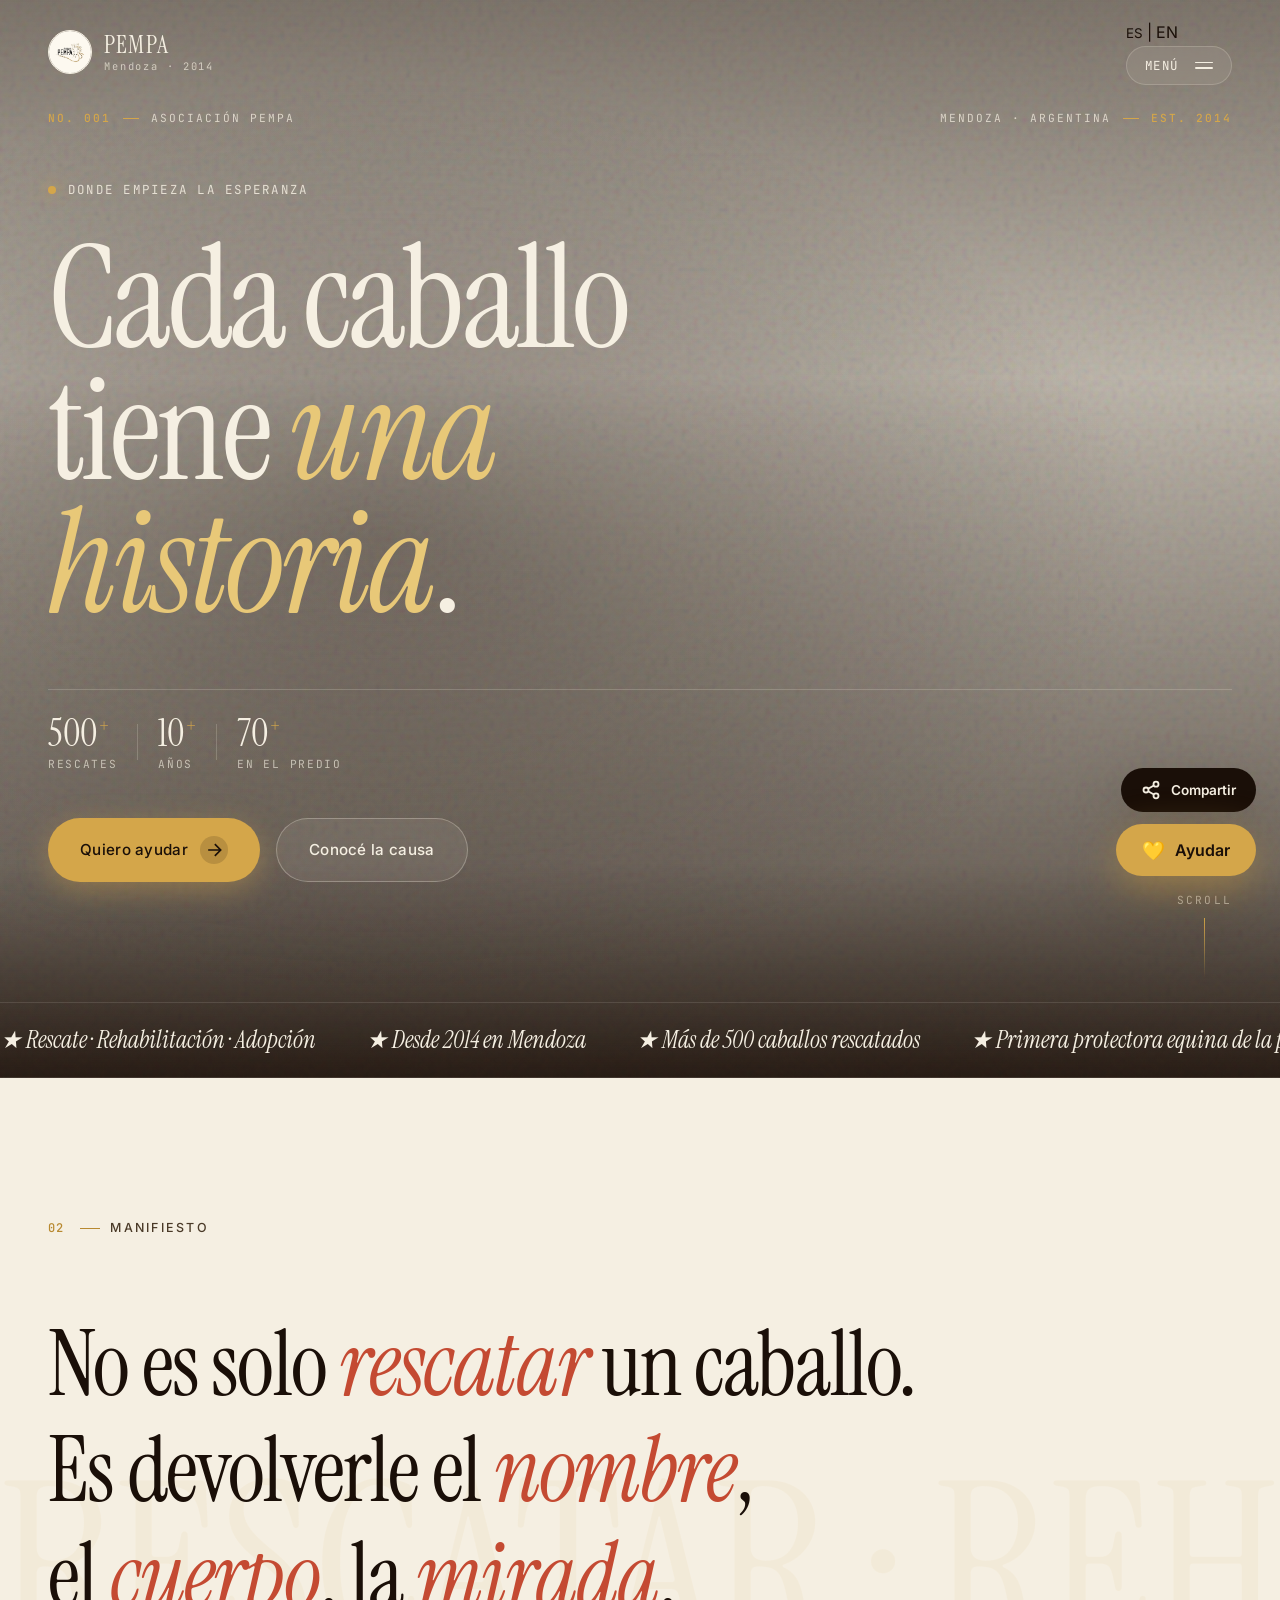
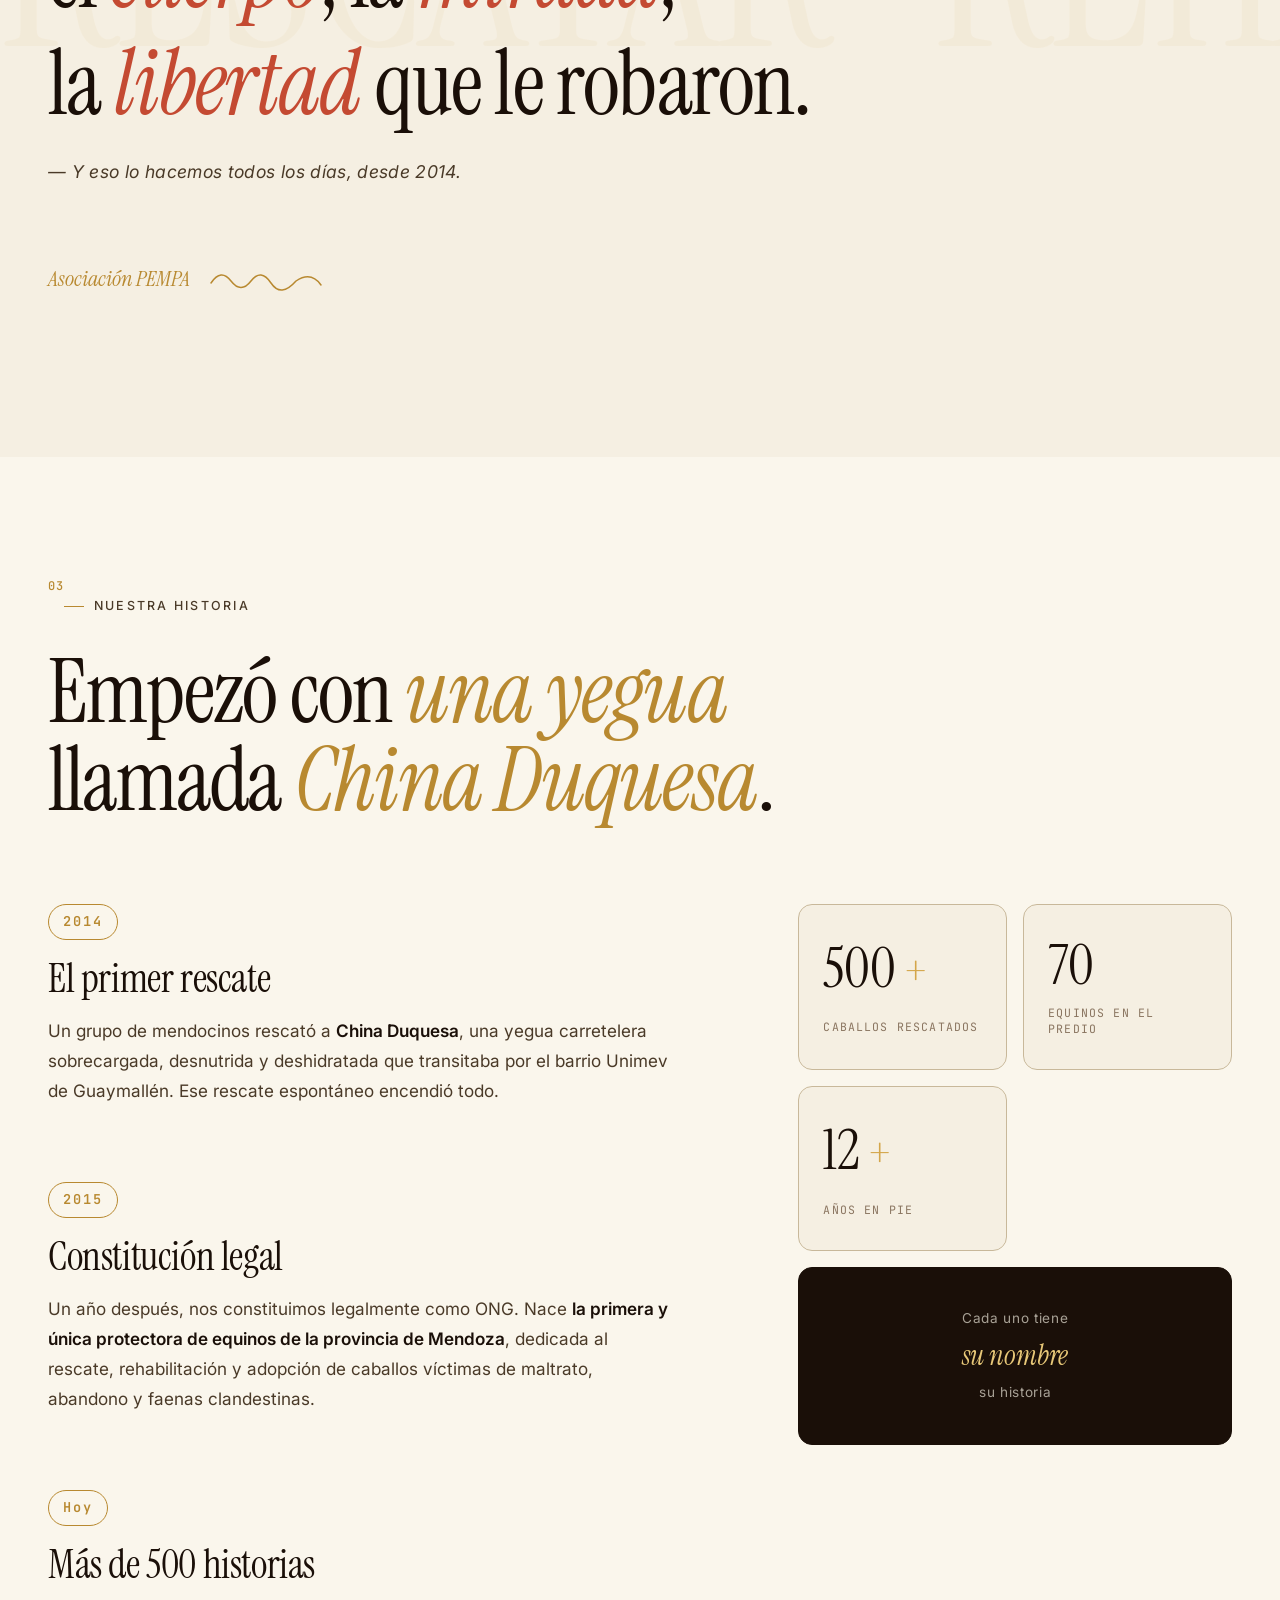
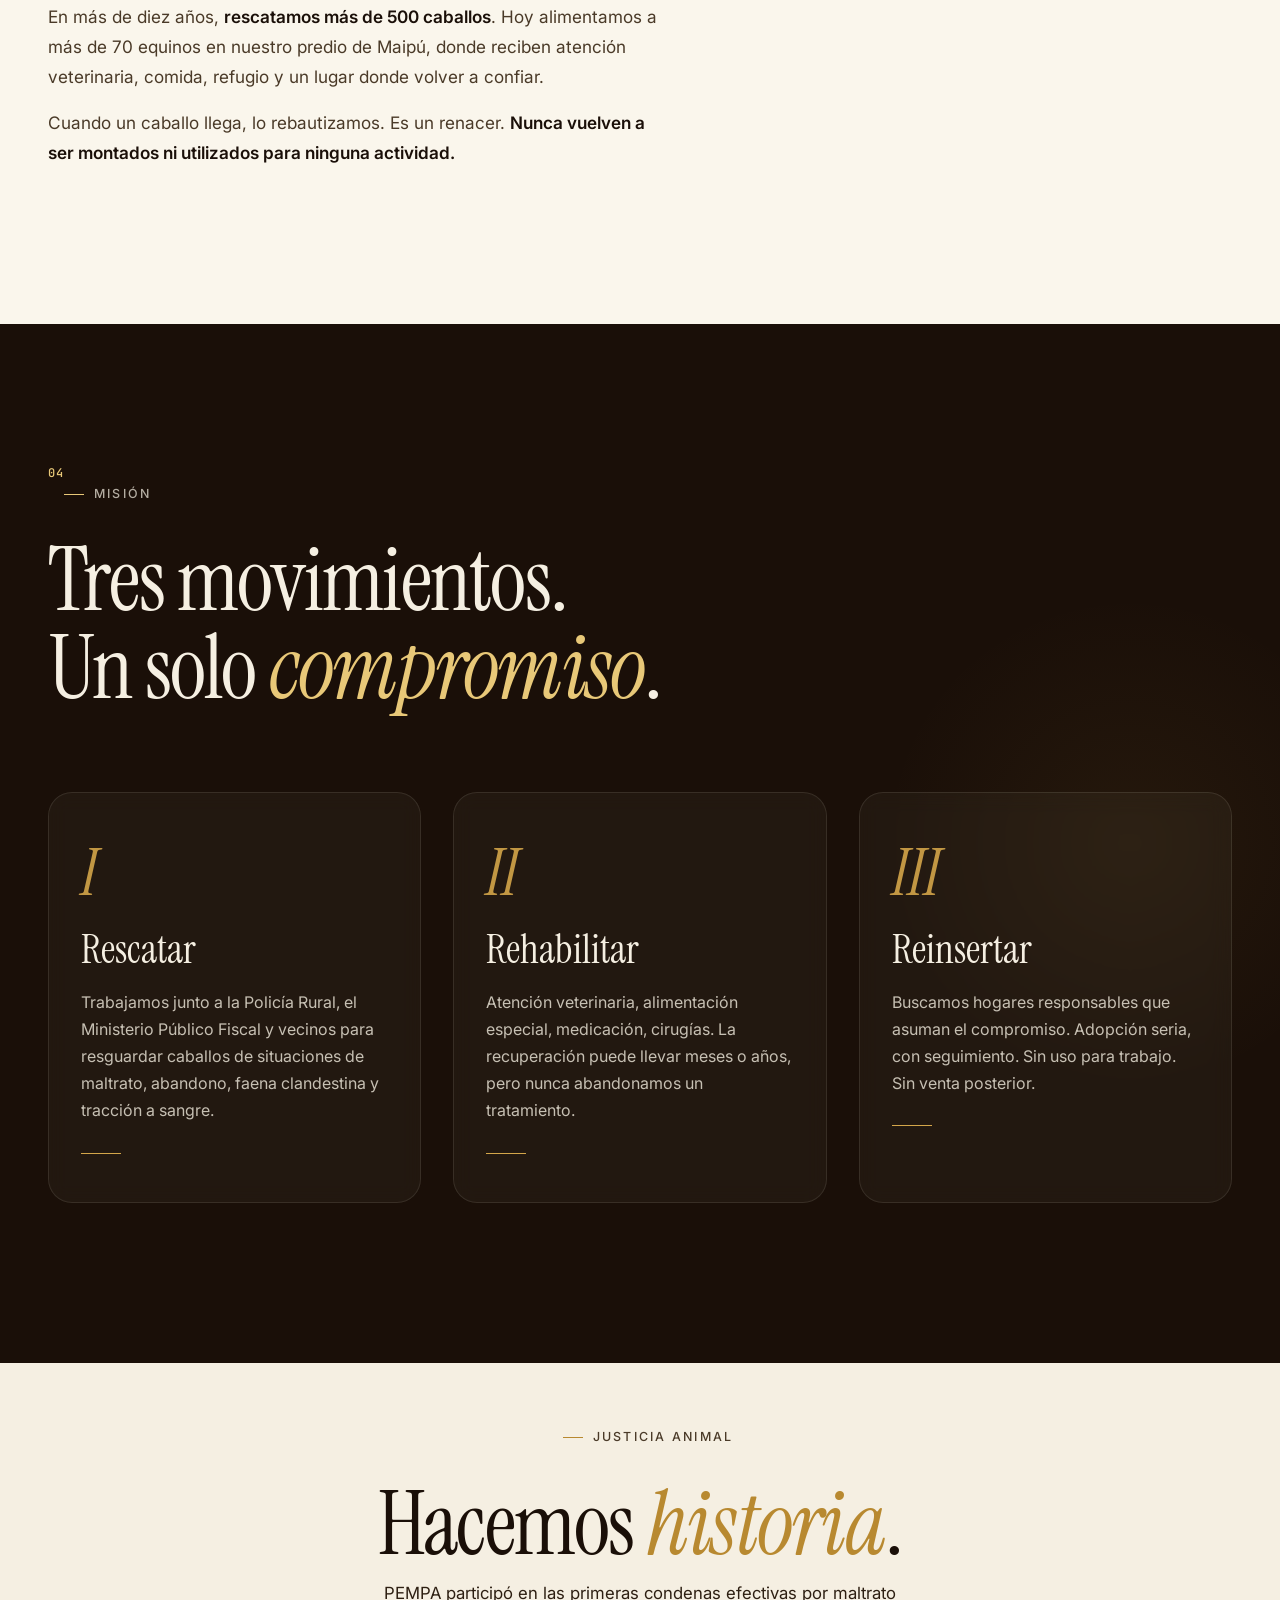
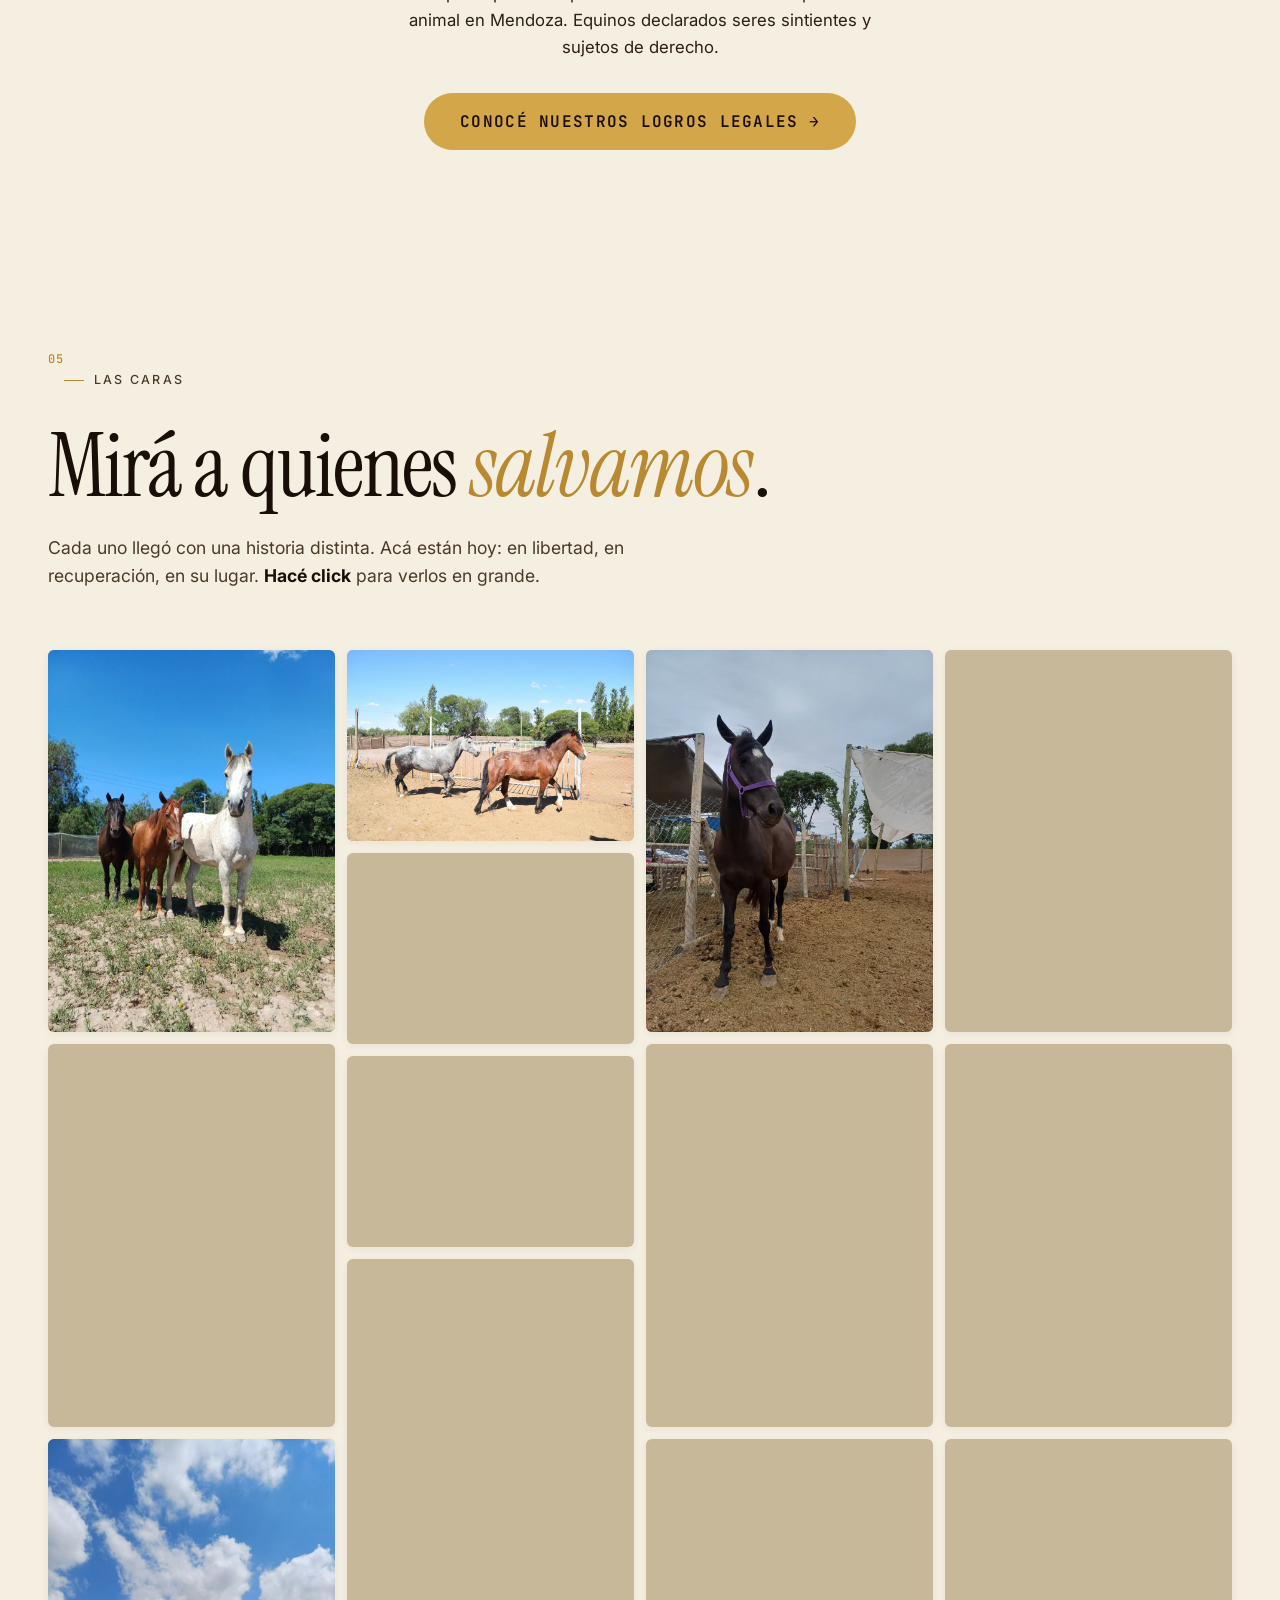
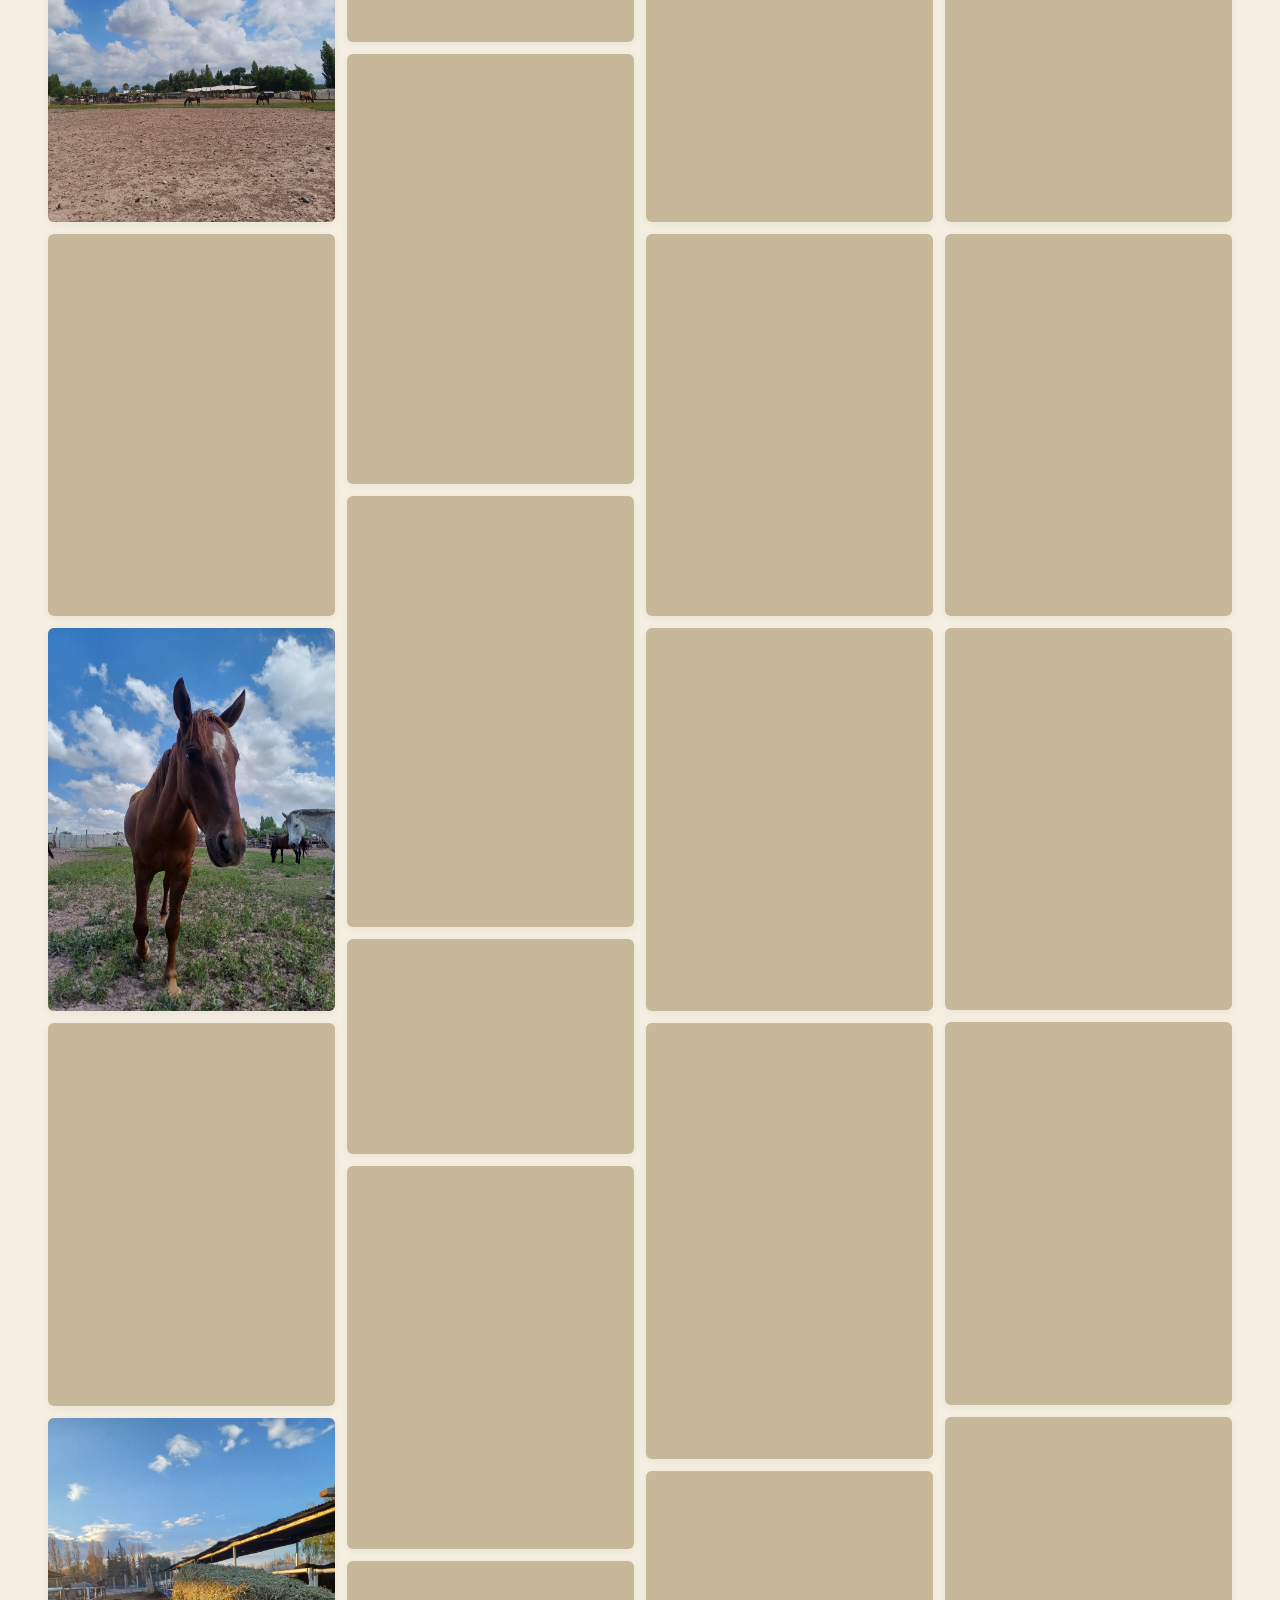
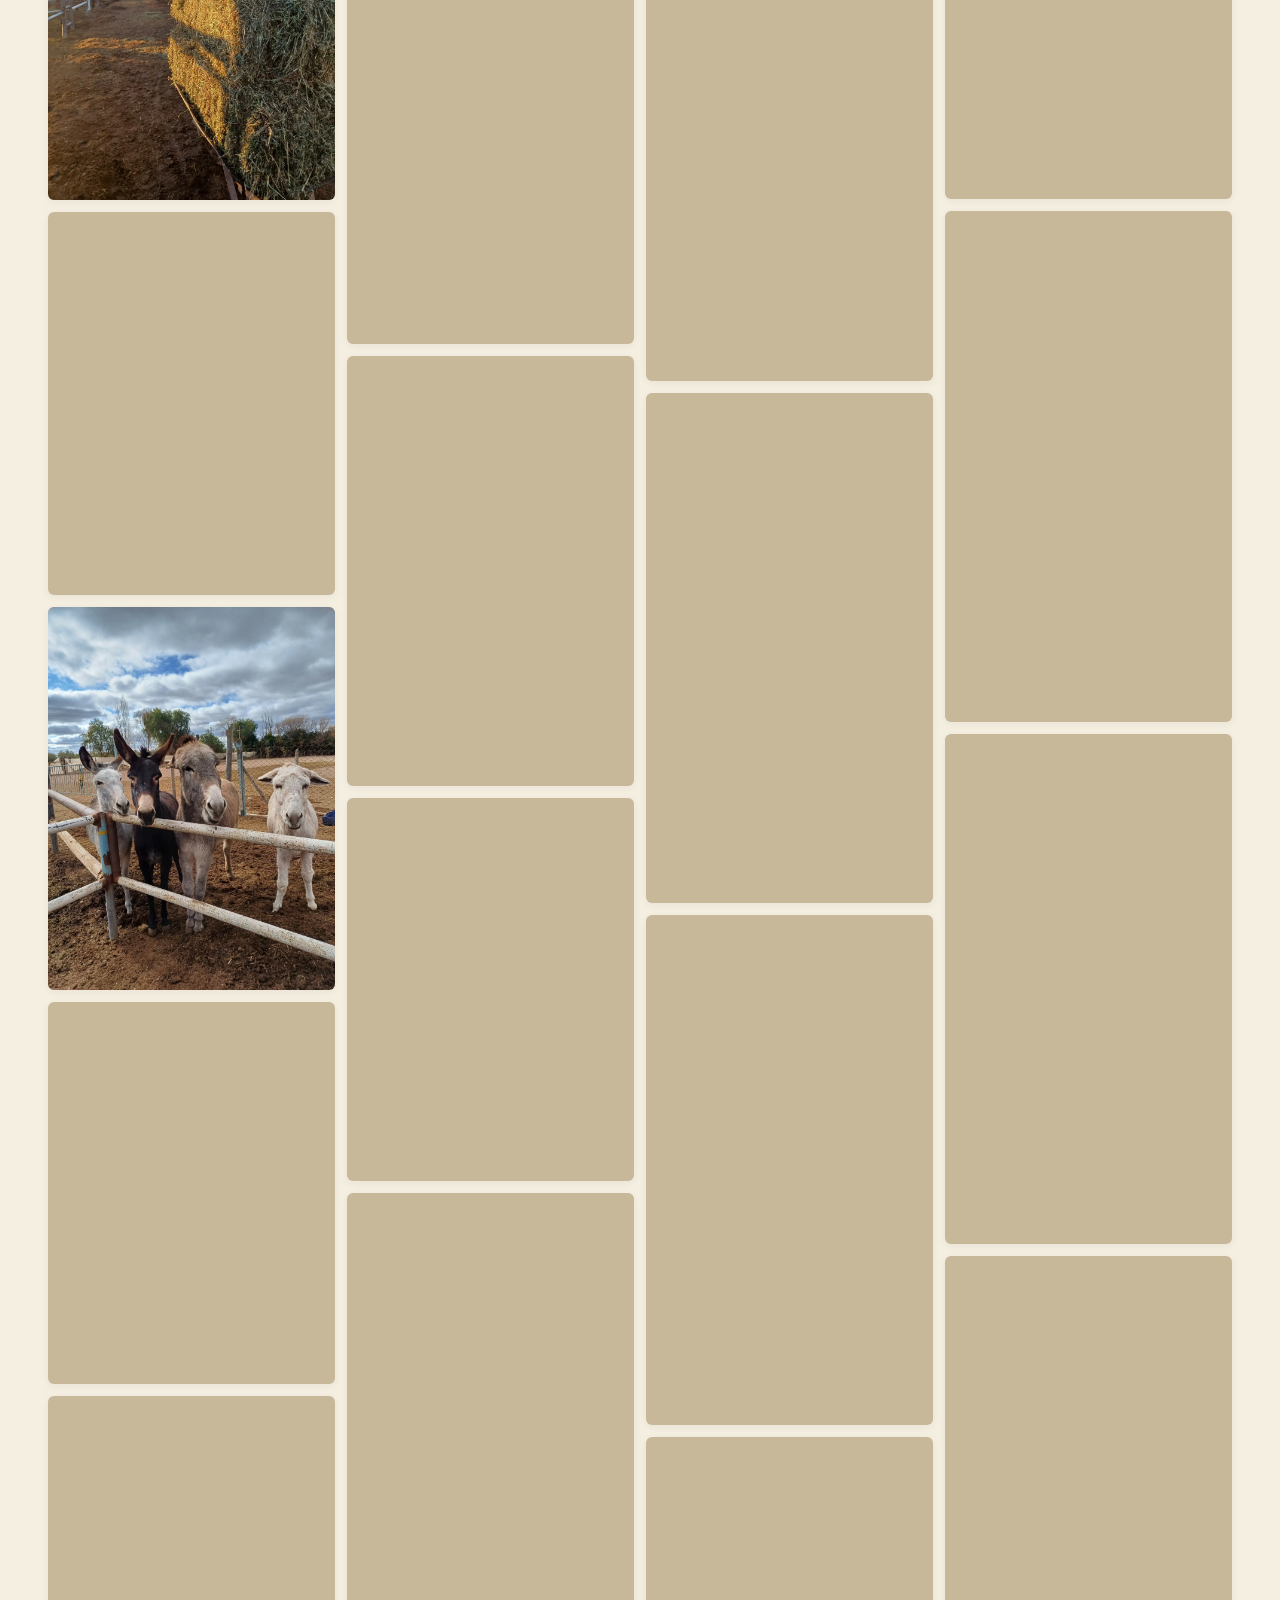
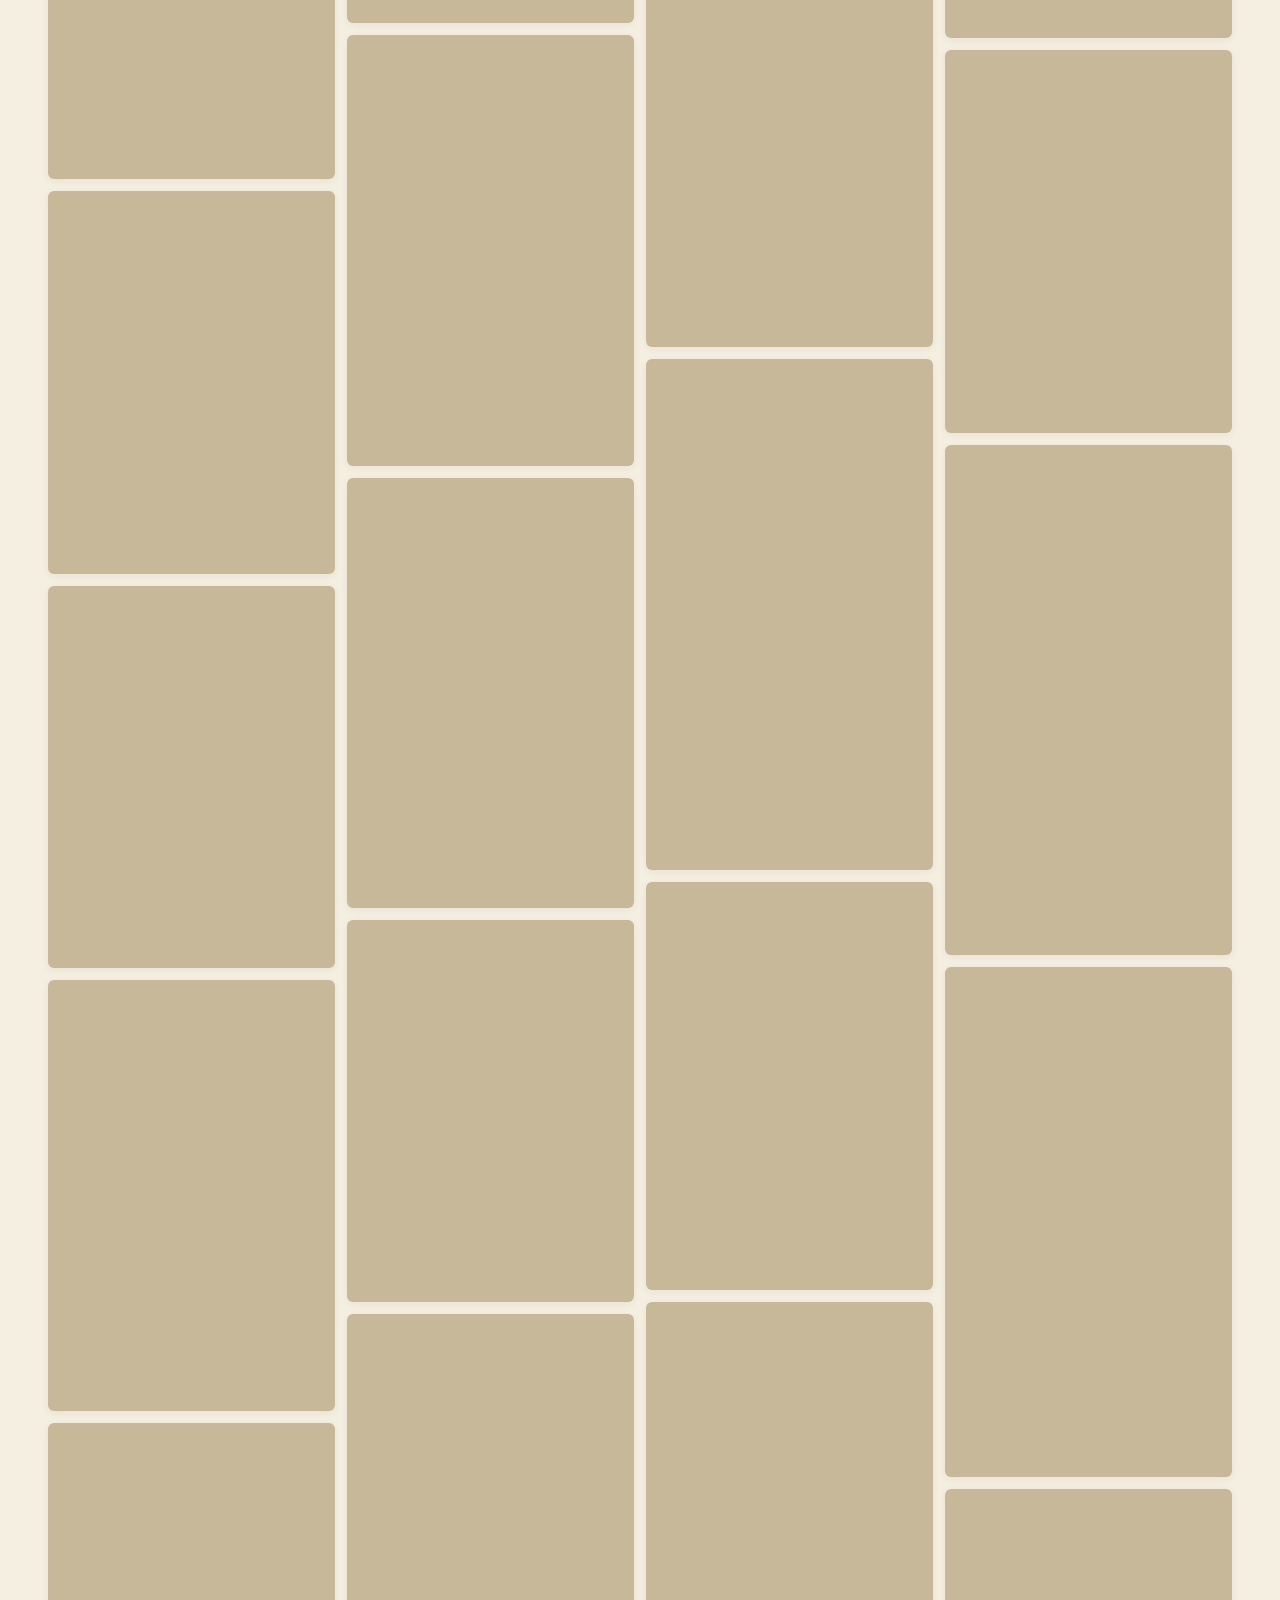
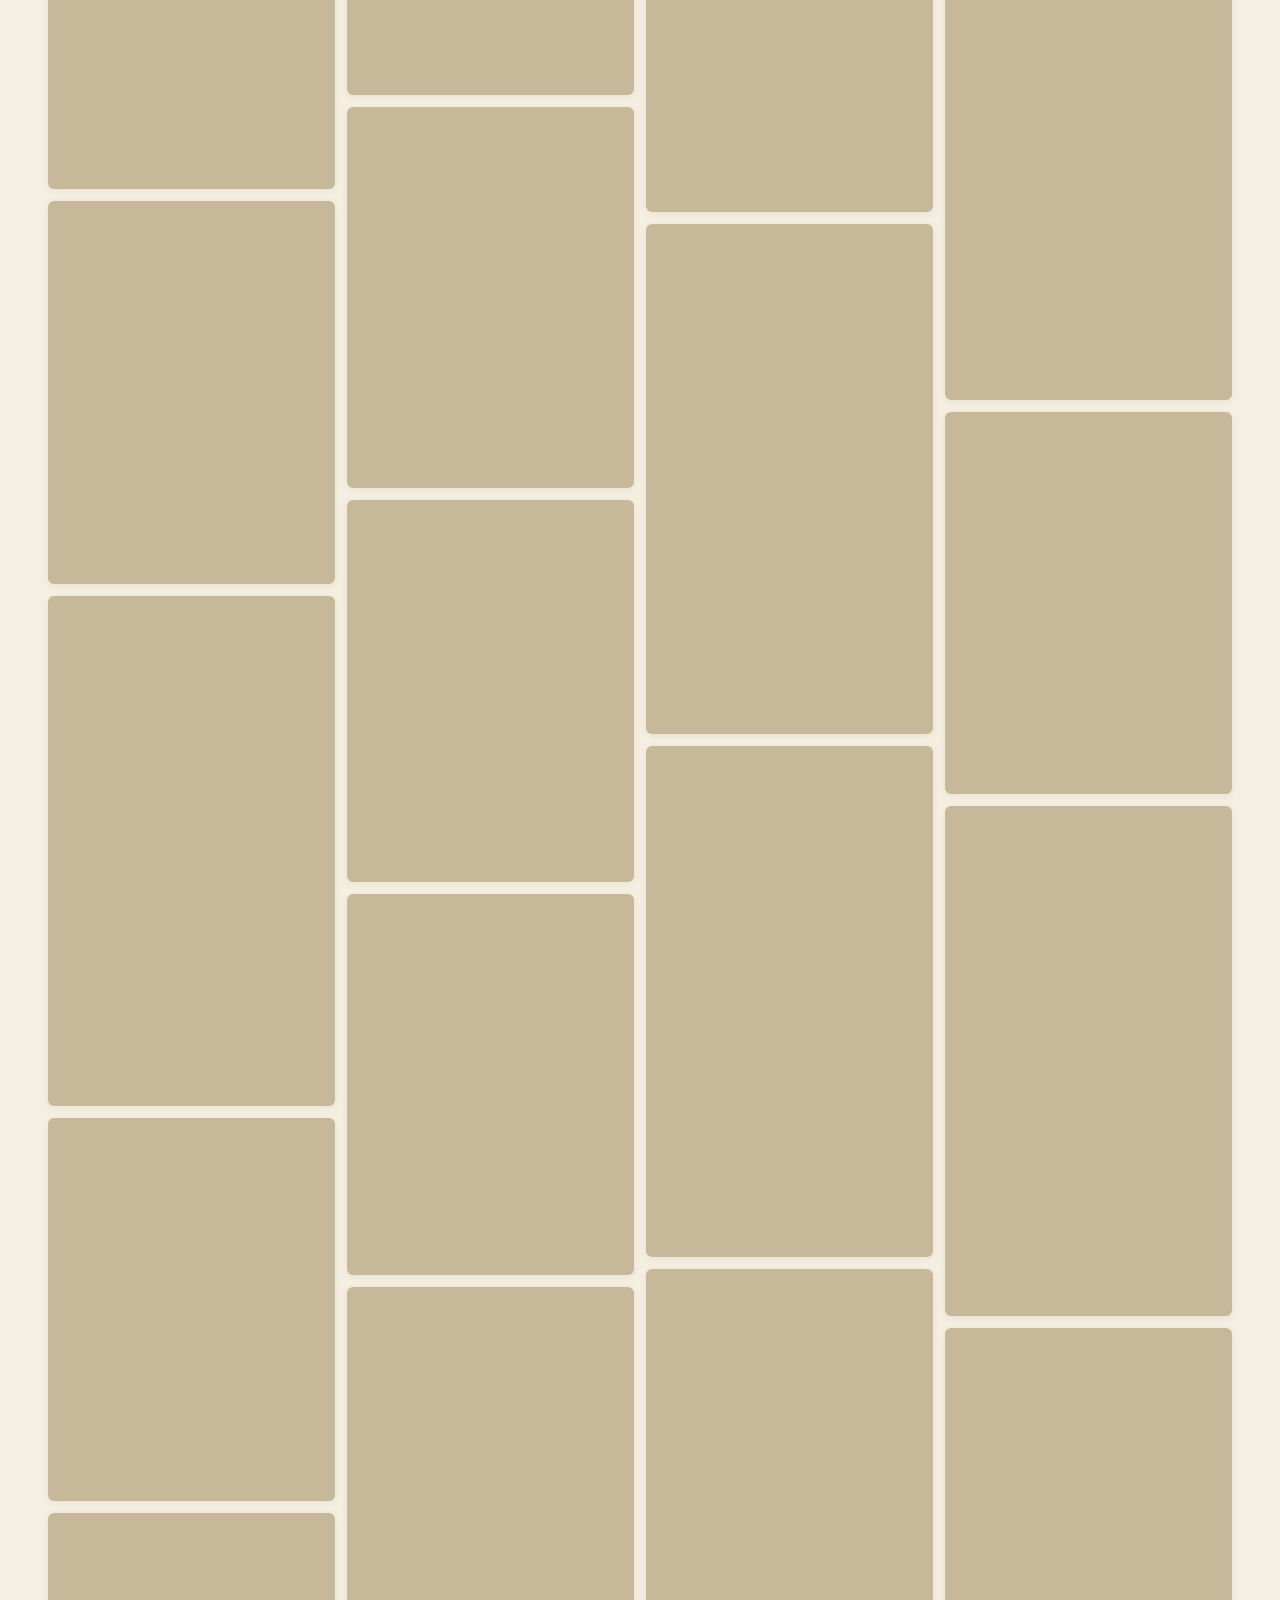
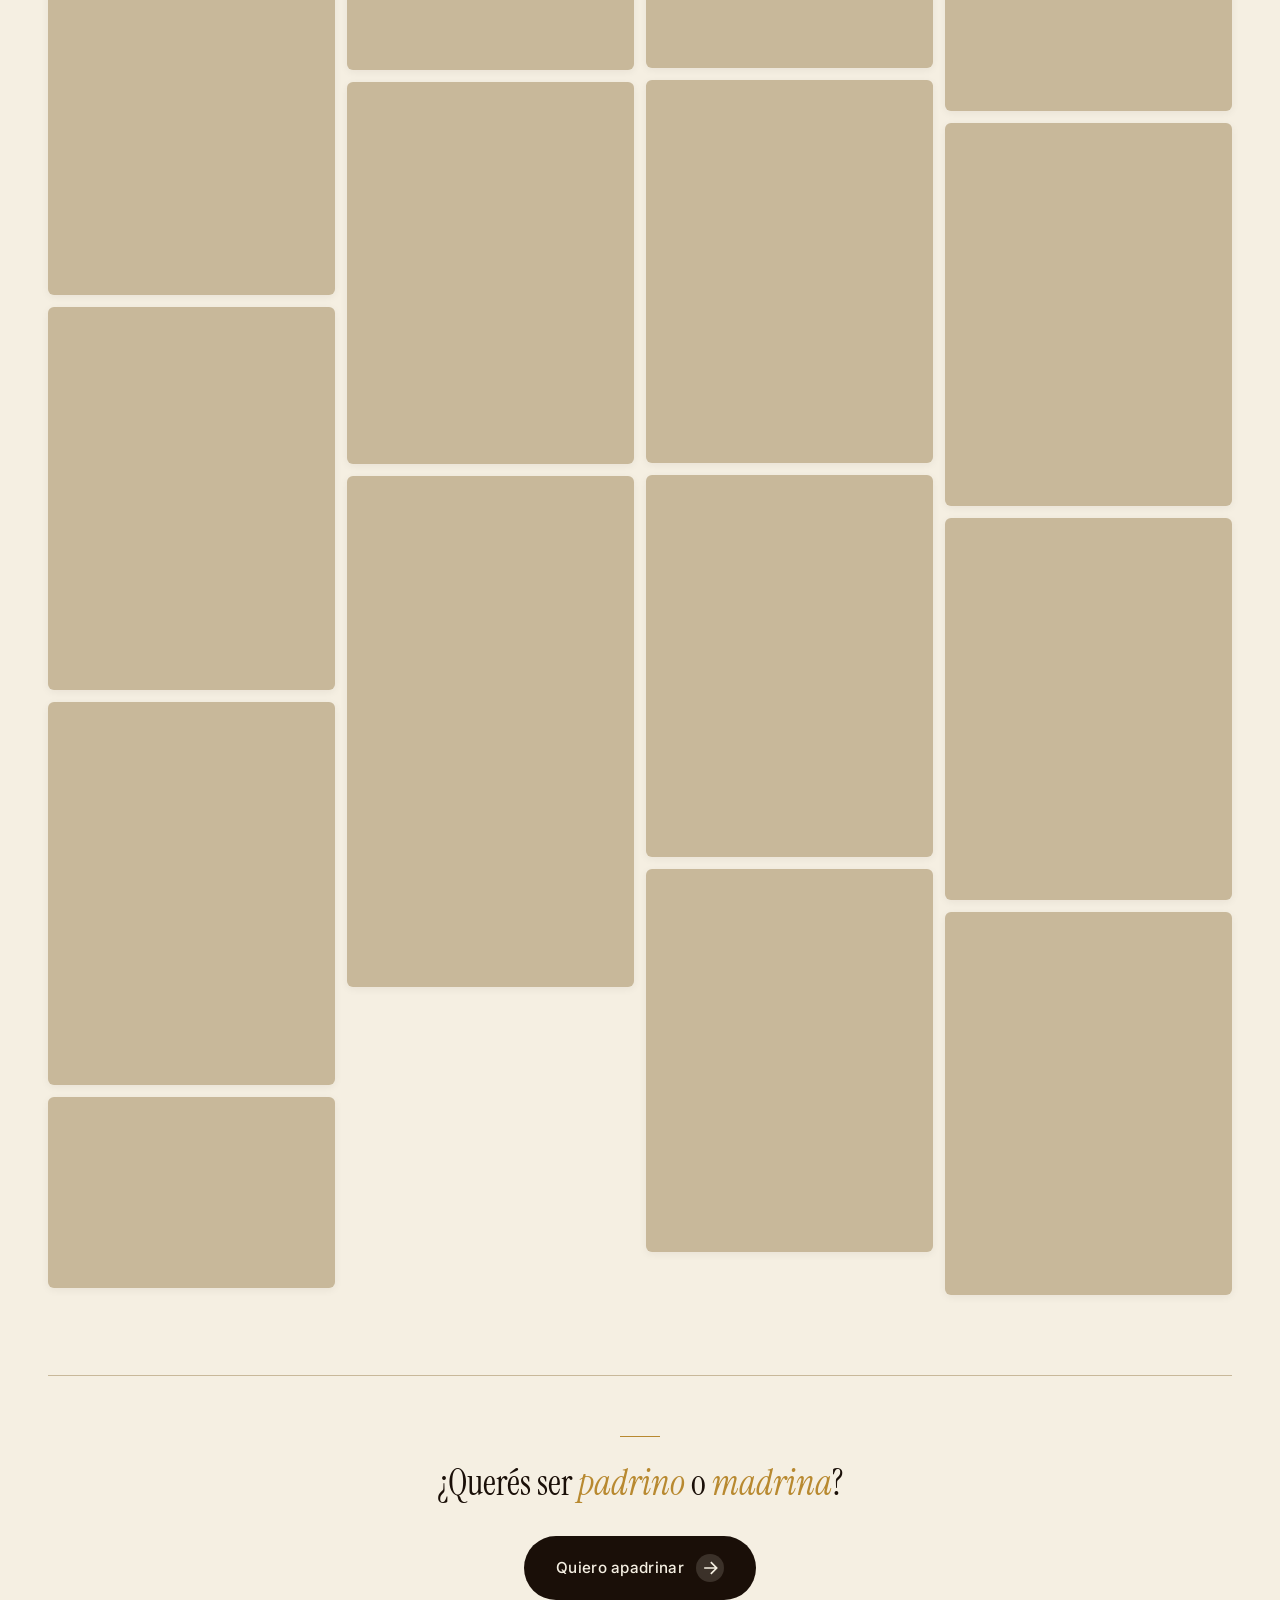
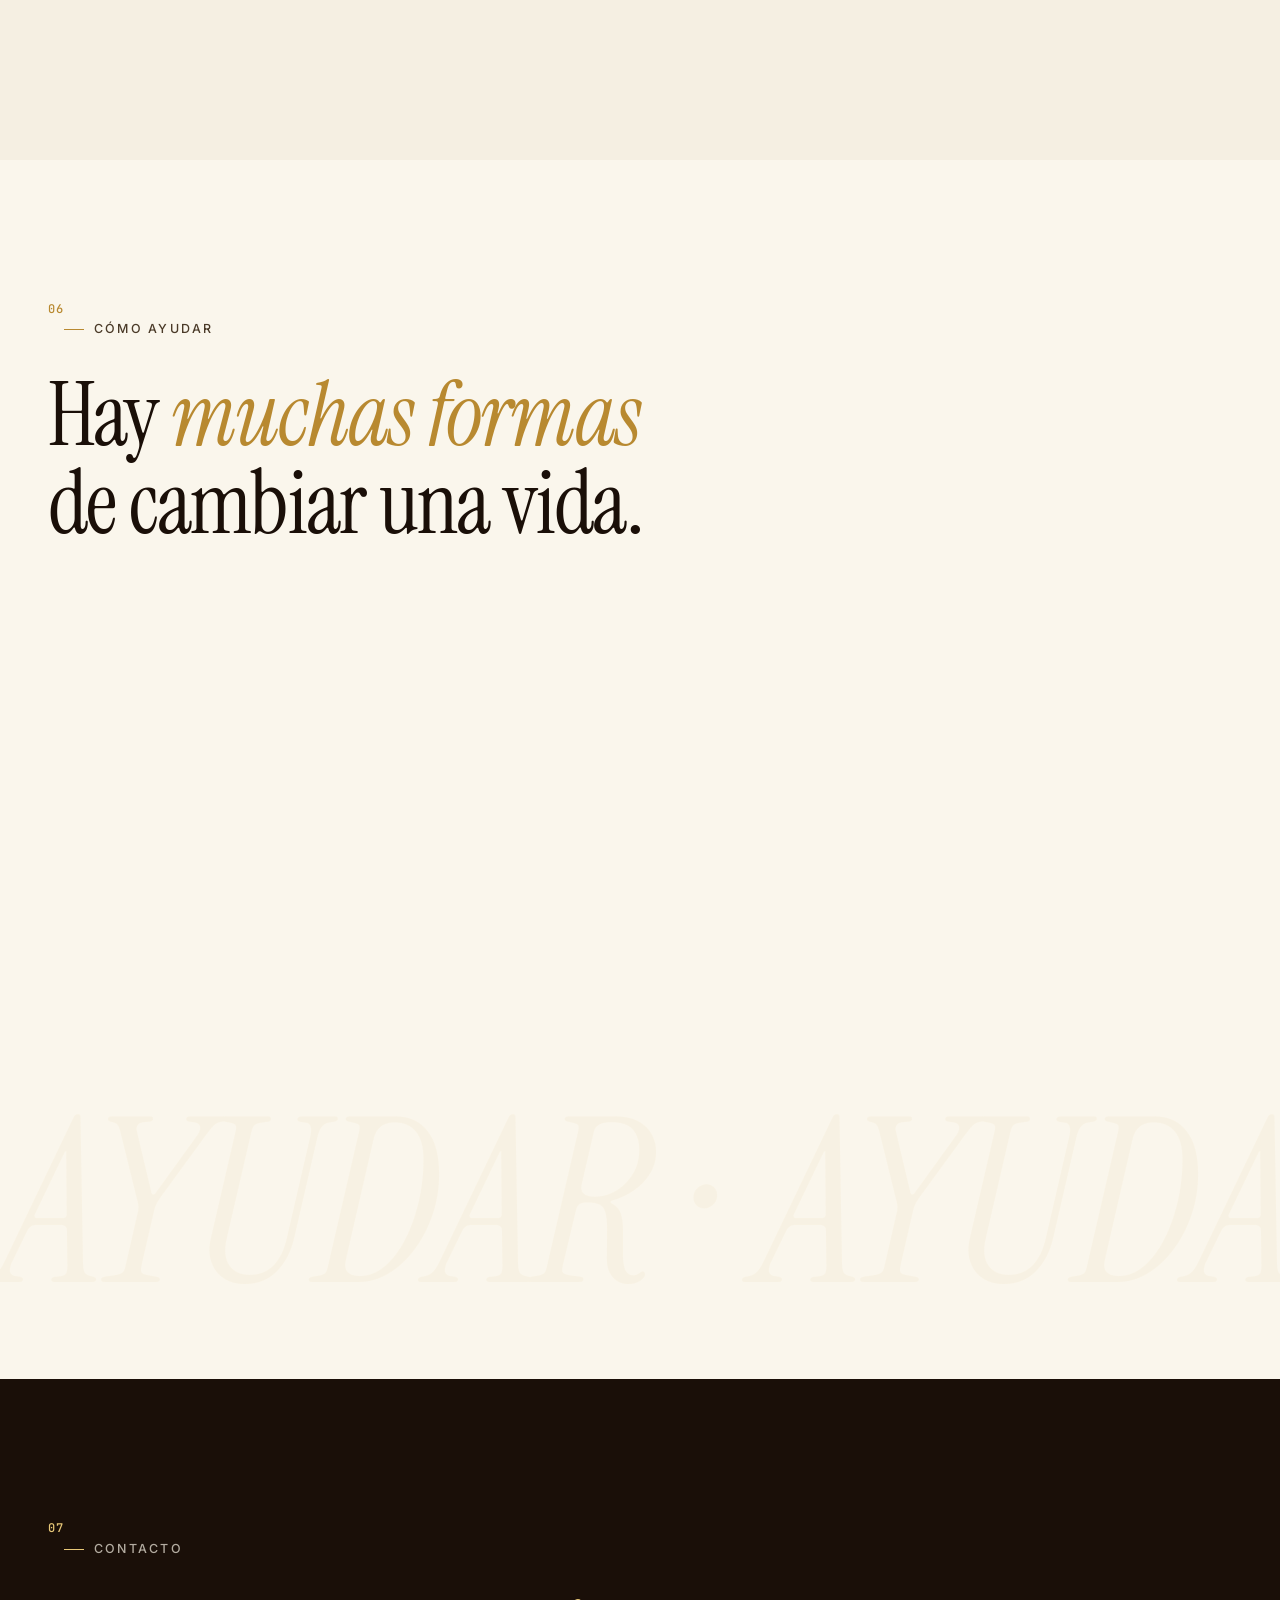
==== commit 0faf3196: "Update index.html Sacar PayPal, dejar exterior como próximamente" ====
--- a/index.html
+++ b/index.html
@@ -81,10 +81,17 @@
                     <span class="nav__brand-tag">Mendoza · 2014</span>
                 </div>
             </a>
-            <button class="nav__menu-btn" id="navToggle" aria-label="Menú">
-                <span class="nav__menu-label">Menú</span>
-                <span class="nav__menu-icon"><span></span><span></span></span>
-            </button>
+            <div class="nav__right">
+                <div class="lang-switch" role="group" aria-label="Idioma / Language">
+                    <button class="lang-switch__btn lang-switch__btn--active" aria-current="page" type="button" disabled>ES</button>
+                    <span class="lang-switch__divider">|</span>
+                    <a href="/en/" class="lang-switch__btn lang-switch__btn--soon" title="Próximamente / Coming soon" aria-disabled="true">EN</a>
+                </div>
+                <button class="nav__menu-btn" id="navToggle" aria-label="Menú">
+                    <span class="nav__menu-label">Menú</span>
+                    <span class="nav__menu-icon"><span></span><span></span></span>
+                </button>
+            </div>
         </div>
 
         <div class="nav__overlay" id="navOverlay">
@@ -375,12 +382,12 @@
                         <span class="ayuda__num">01</span>
                         <span class="ayuda__tag">★ Mundo</span>
                     </div>
-                    <h3 class="ayuda__title">Donar con<br>PayPal</h3>
-                    <p class="ayuda__text">Para personas en cualquier parte del mundo. Aporte único o recurrente, en cualquier moneda.</p>
-                    <a href="https://www.paypal.me/asociacionPEMPA2015" target="_blank" rel="noopener" class="ayuda__btn">
-                        <span>Donar con PayPal</span>
-                        <svg width="18" height="18" viewBox="0 0 24 24" fill="none" stroke="currentColor" stroke-width="2"><path d="M5 12h14M13 5l7 7-7 7"/></svg>
-                    </a>
+                    <h3 class="ayuda__title">Donar desde<br>el exterior</h3>
+                    <p class="ayuda__text">Estamos actualizando nuestros medios de donación internacional. Muy pronto vas a poder aportar desde cualquier parte del mundo.</p>
+                    <button type="button" class="ayuda__btn ayuda__btn--soon" disabled aria-disabled="true">
+                        <span>Próximamente</span>
+                        <svg width="18" height="18" viewBox="0 0 24 24" fill="none" stroke="currentColor" stroke-width="2"><circle cx="12" cy="12" r="10"/><polyline points="12 6 12 12 16 14"/></svg>
+                    </button>
                 </article>
 
                 <article class="ayuda" id="transferencia">
@@ -534,7 +541,6 @@
                 <div class="footer__col">
                     <h5 class="footer__col-title">Donar</h5>
                     <ul>
-                        <li><a href="https://www.paypal.me/asociacionPEMPA2015" target="_blank" rel="noopener">PayPal (mundo) ↗</a></li>
                         <li><a href="#transferencia">Transferencia AR</a></li>
                         <li><a href="#ayudar">Padrinazgo</a></li>
                     </ul>
@@ -575,14 +581,14 @@
                 <p class="modal__sub">Elegí cómo querés sumarte. Cada aporte cuenta.</p>
             </div>
             <div class="modal__list">
-                <a href="https://www.paypal.me/asociacionPEMPA2015" target="_blank" rel="noopener" class="modal__opt">
+                <button type="button" class="modal__opt modal__opt--soon" disabled aria-disabled="true">
                     <span class="modal__opt-num">01</span>
                     <div class="modal__opt-body">
-                        <strong>PayPal</strong>
-                        <small>Desde cualquier parte del mundo</small>
-                    </div>
-                    <span class="modal__opt-arrow">→</span>
-                </a>
+                        <strong>Desde el exterior</strong>
+                        <small>Próximamente disponible</small>
+                    </div>
+                    <span class="modal__opt-arrow" style="opacity:0.4;">⌛</span>
+                </button>
                 <a href="#transferencia" class="modal__opt" data-close>
                     <span class="modal__opt-num">02</span>
                     <div class="modal__opt-body">
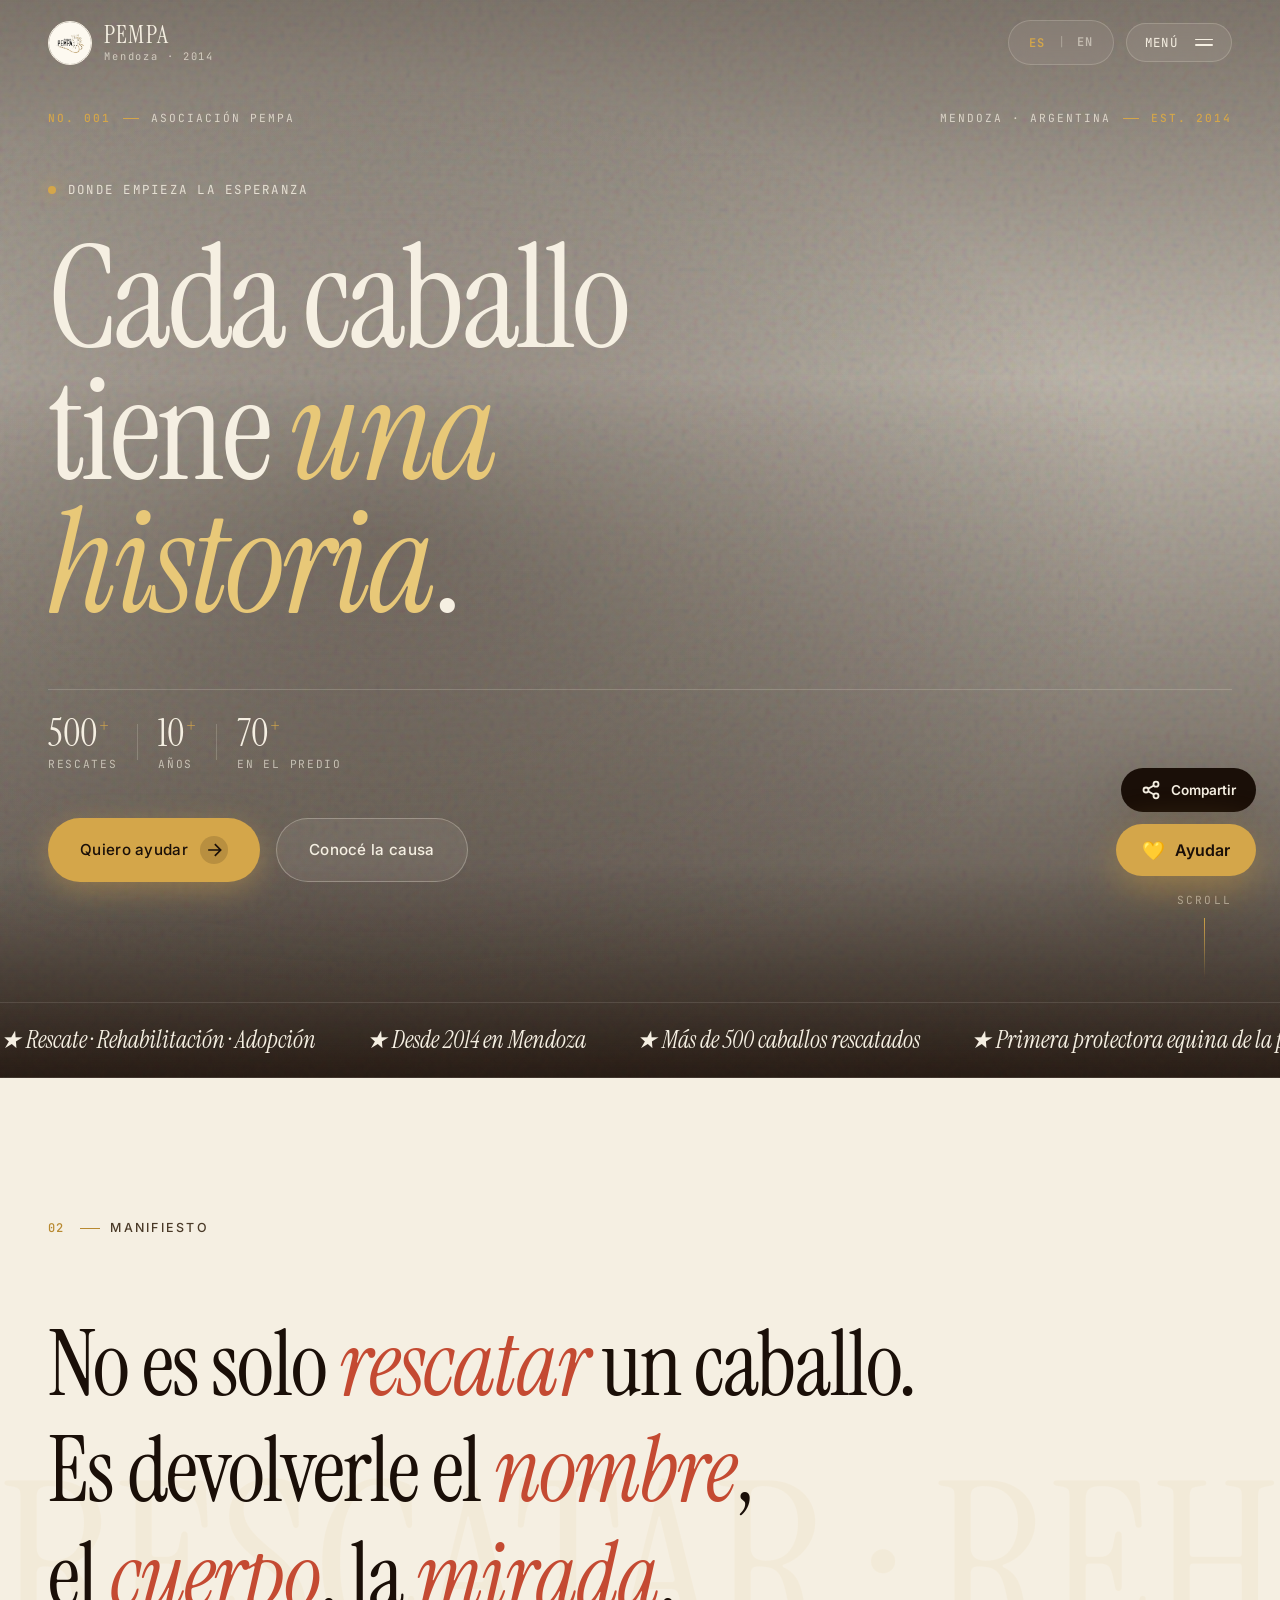
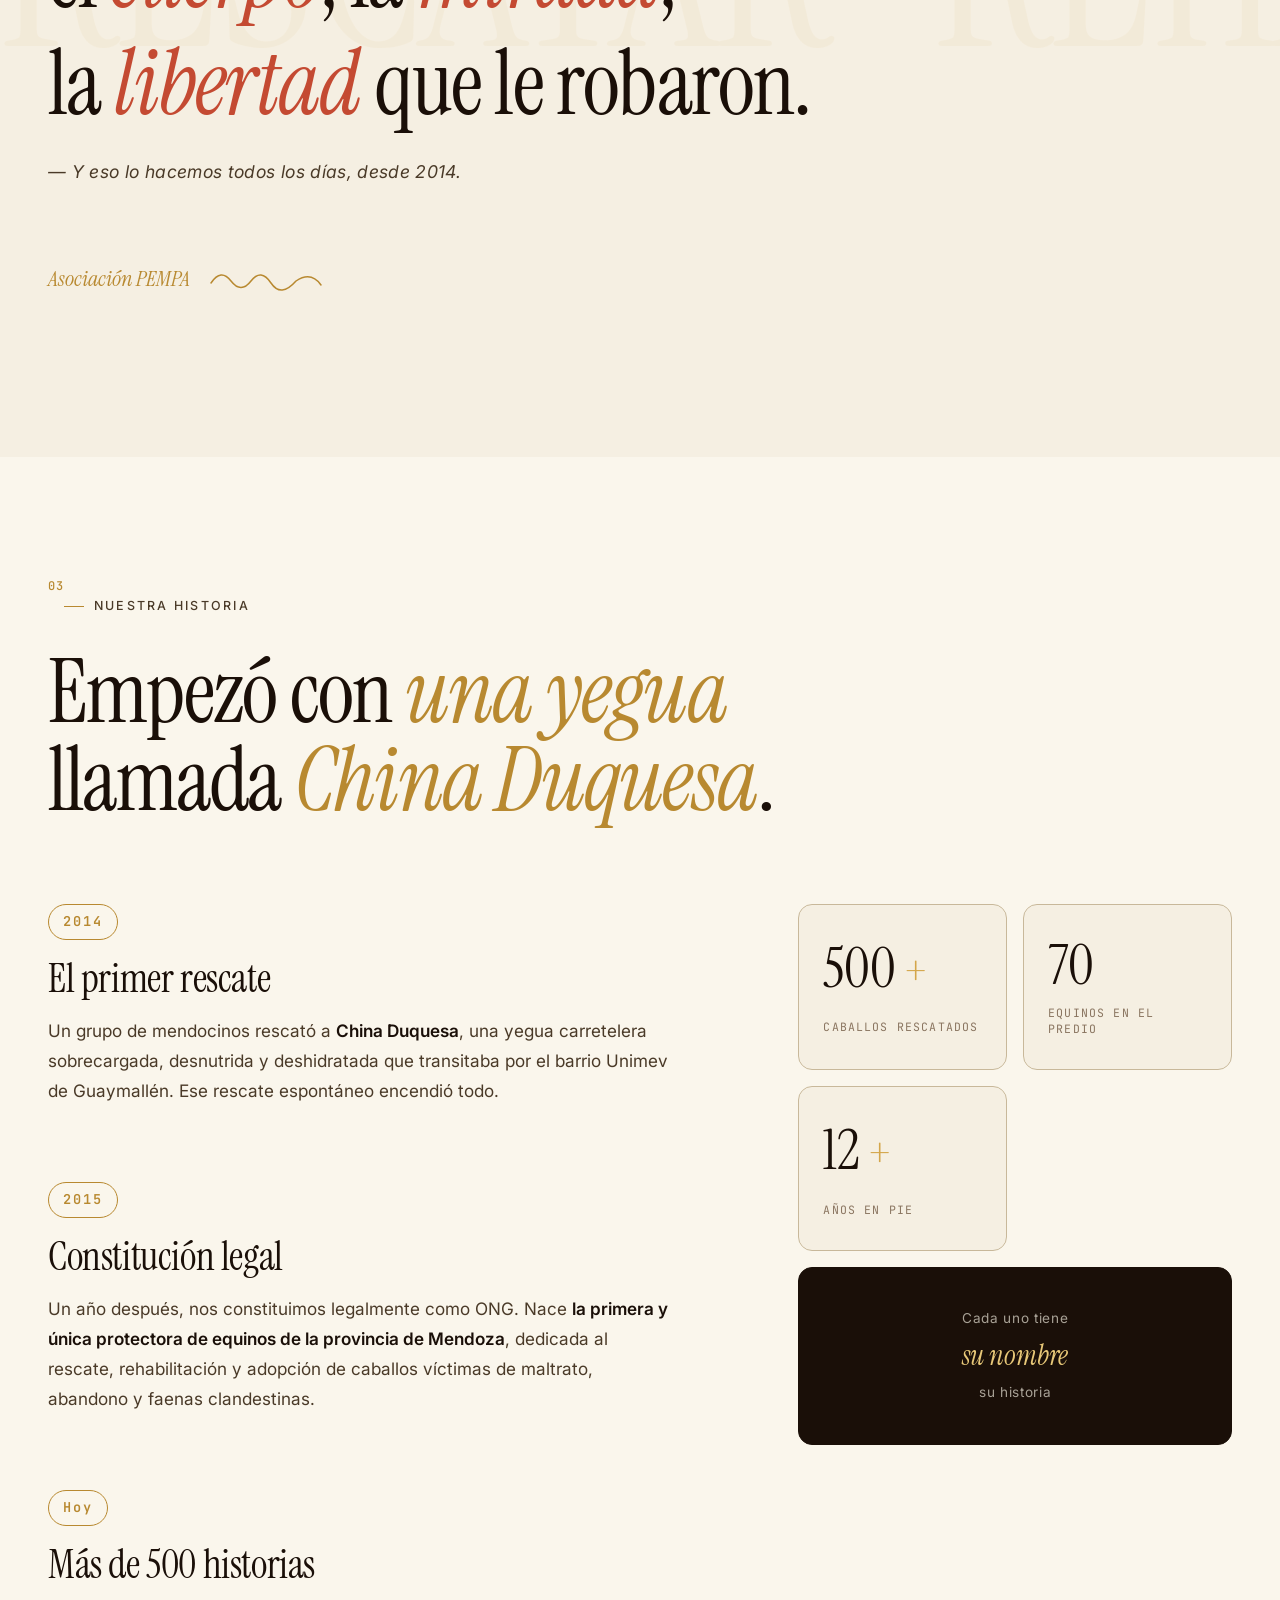
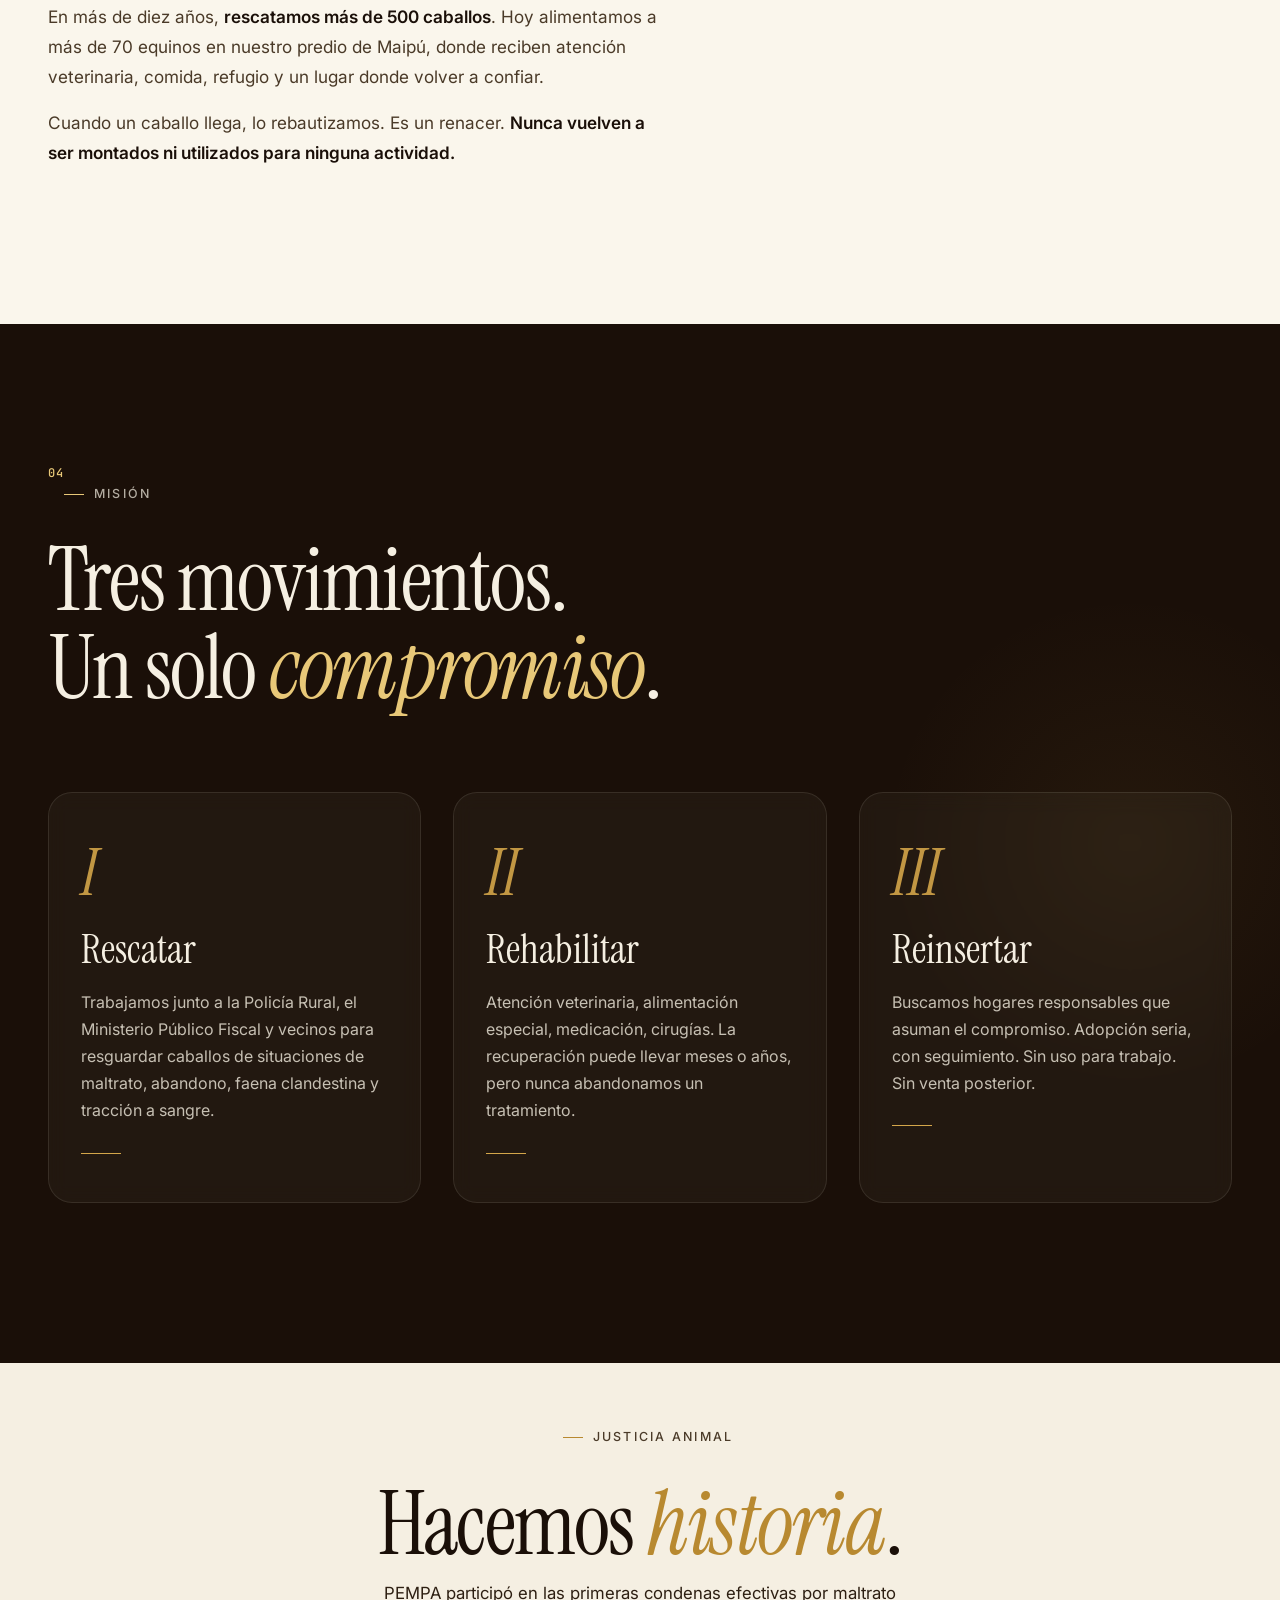
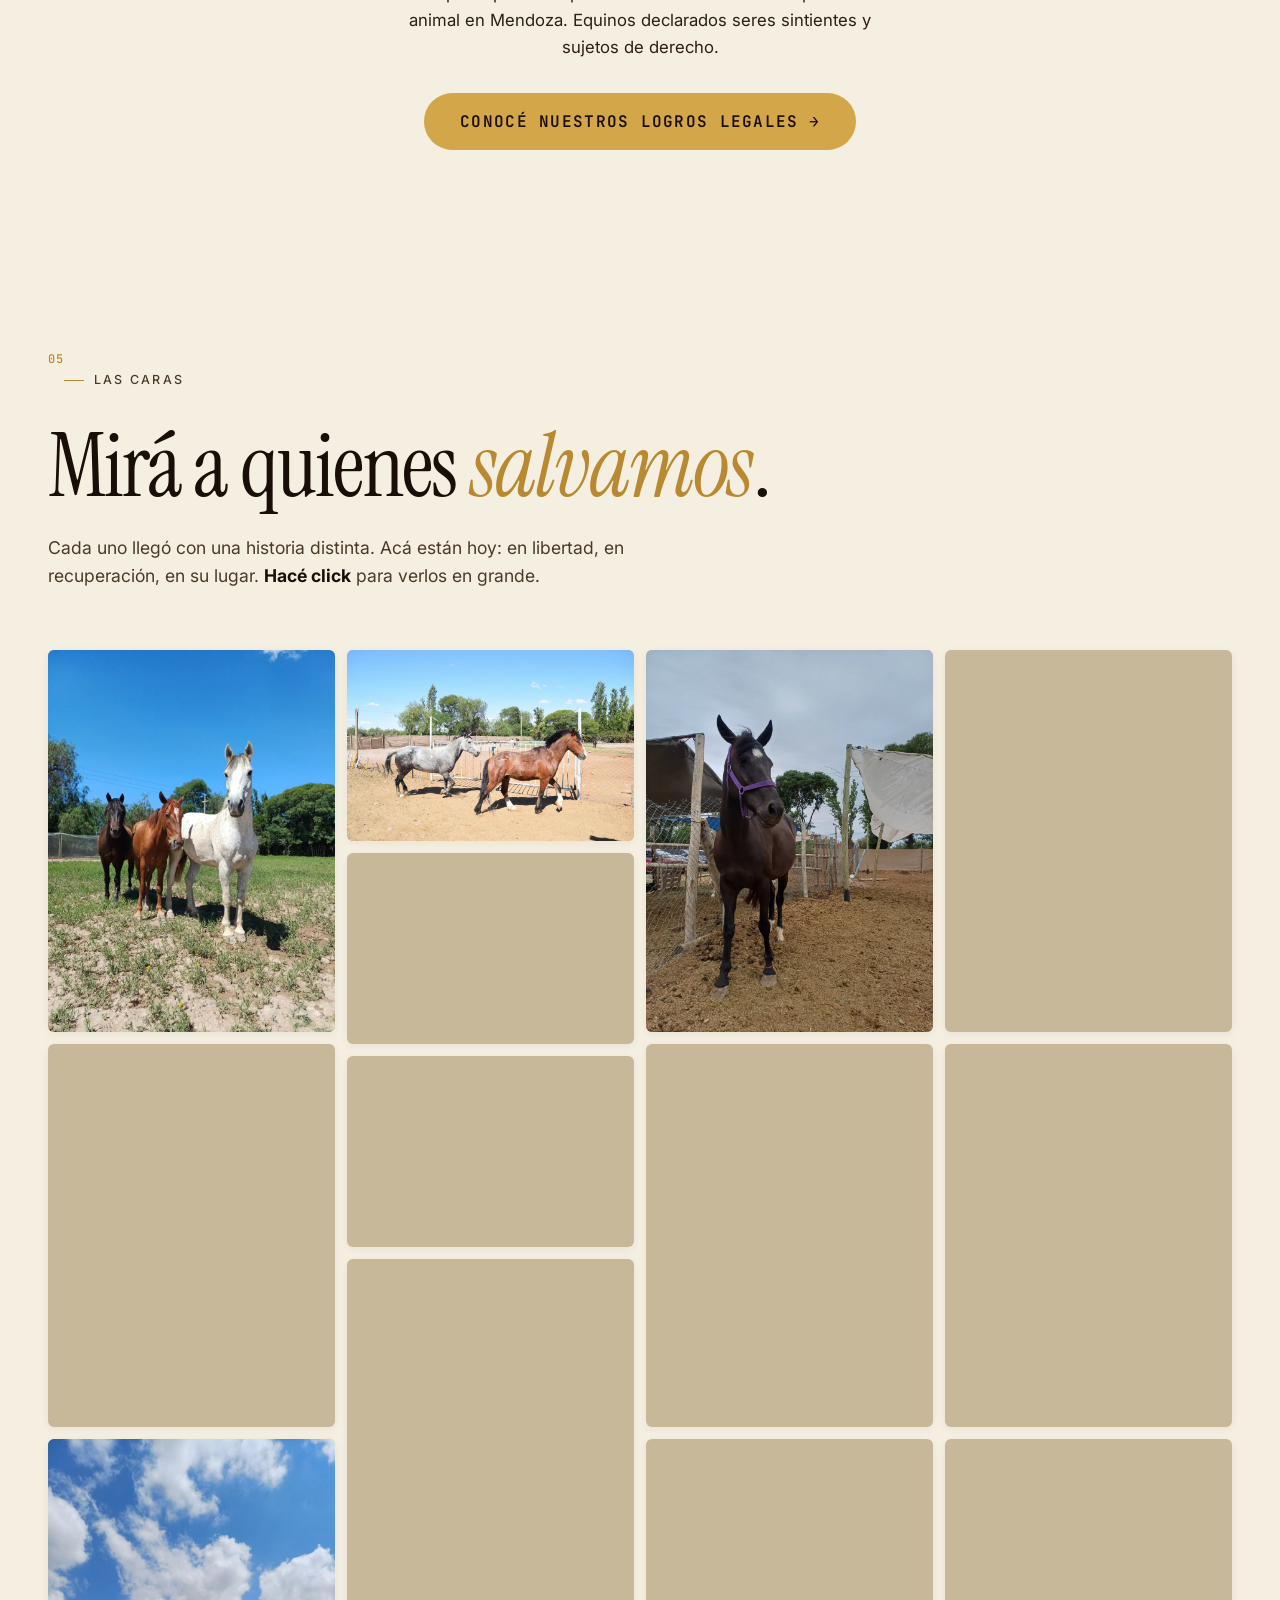
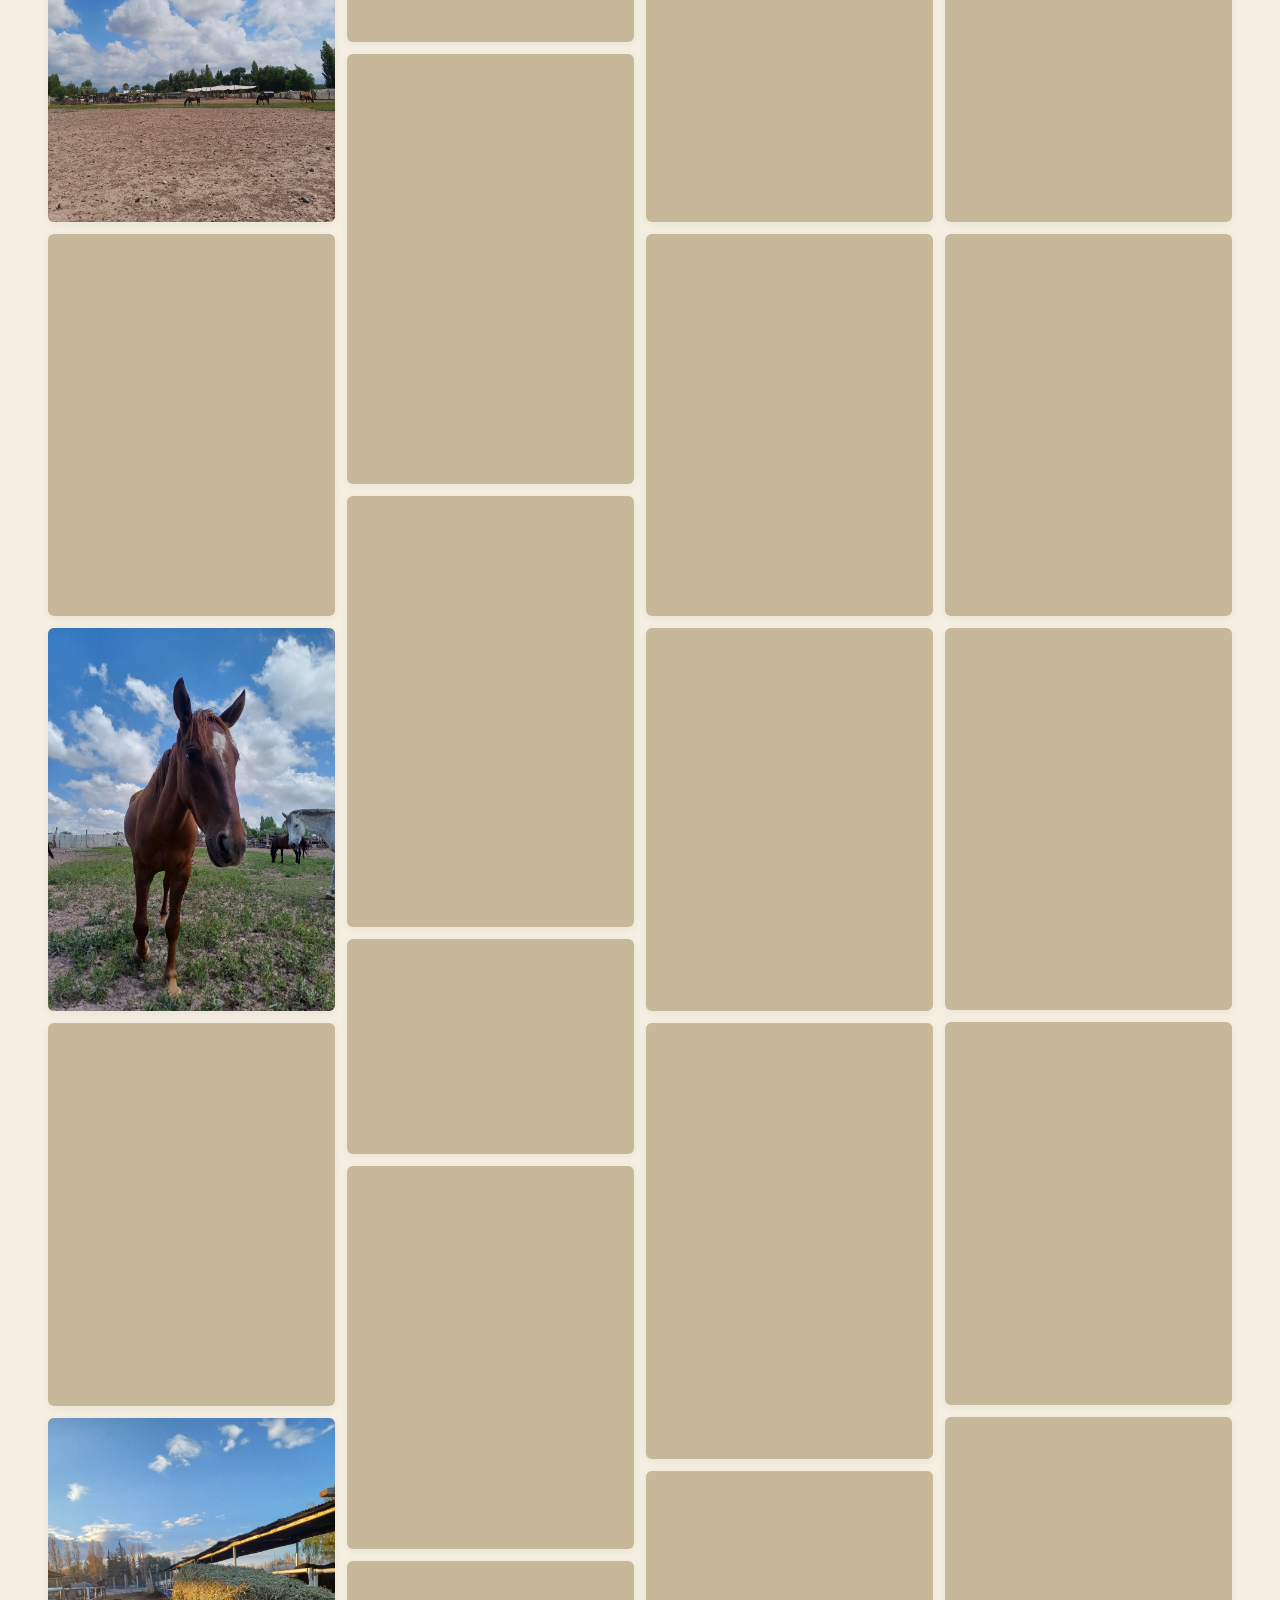
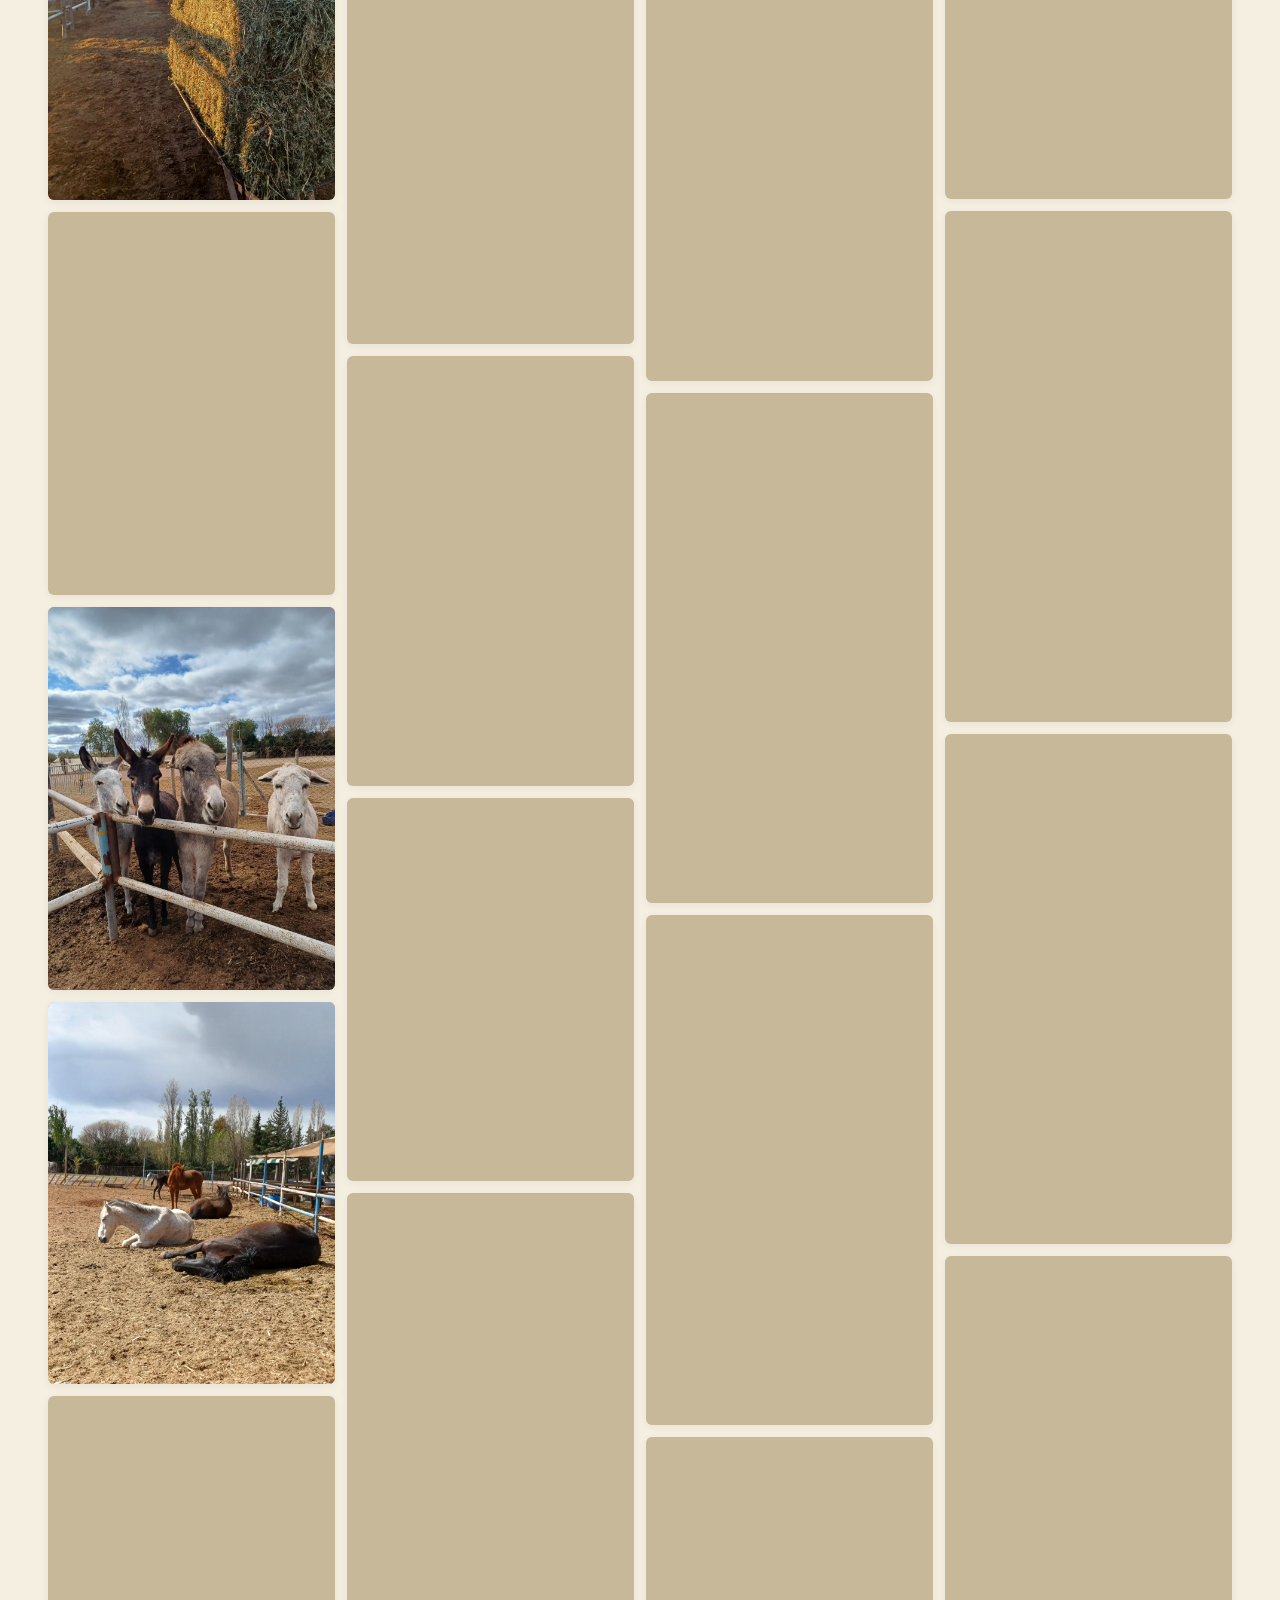
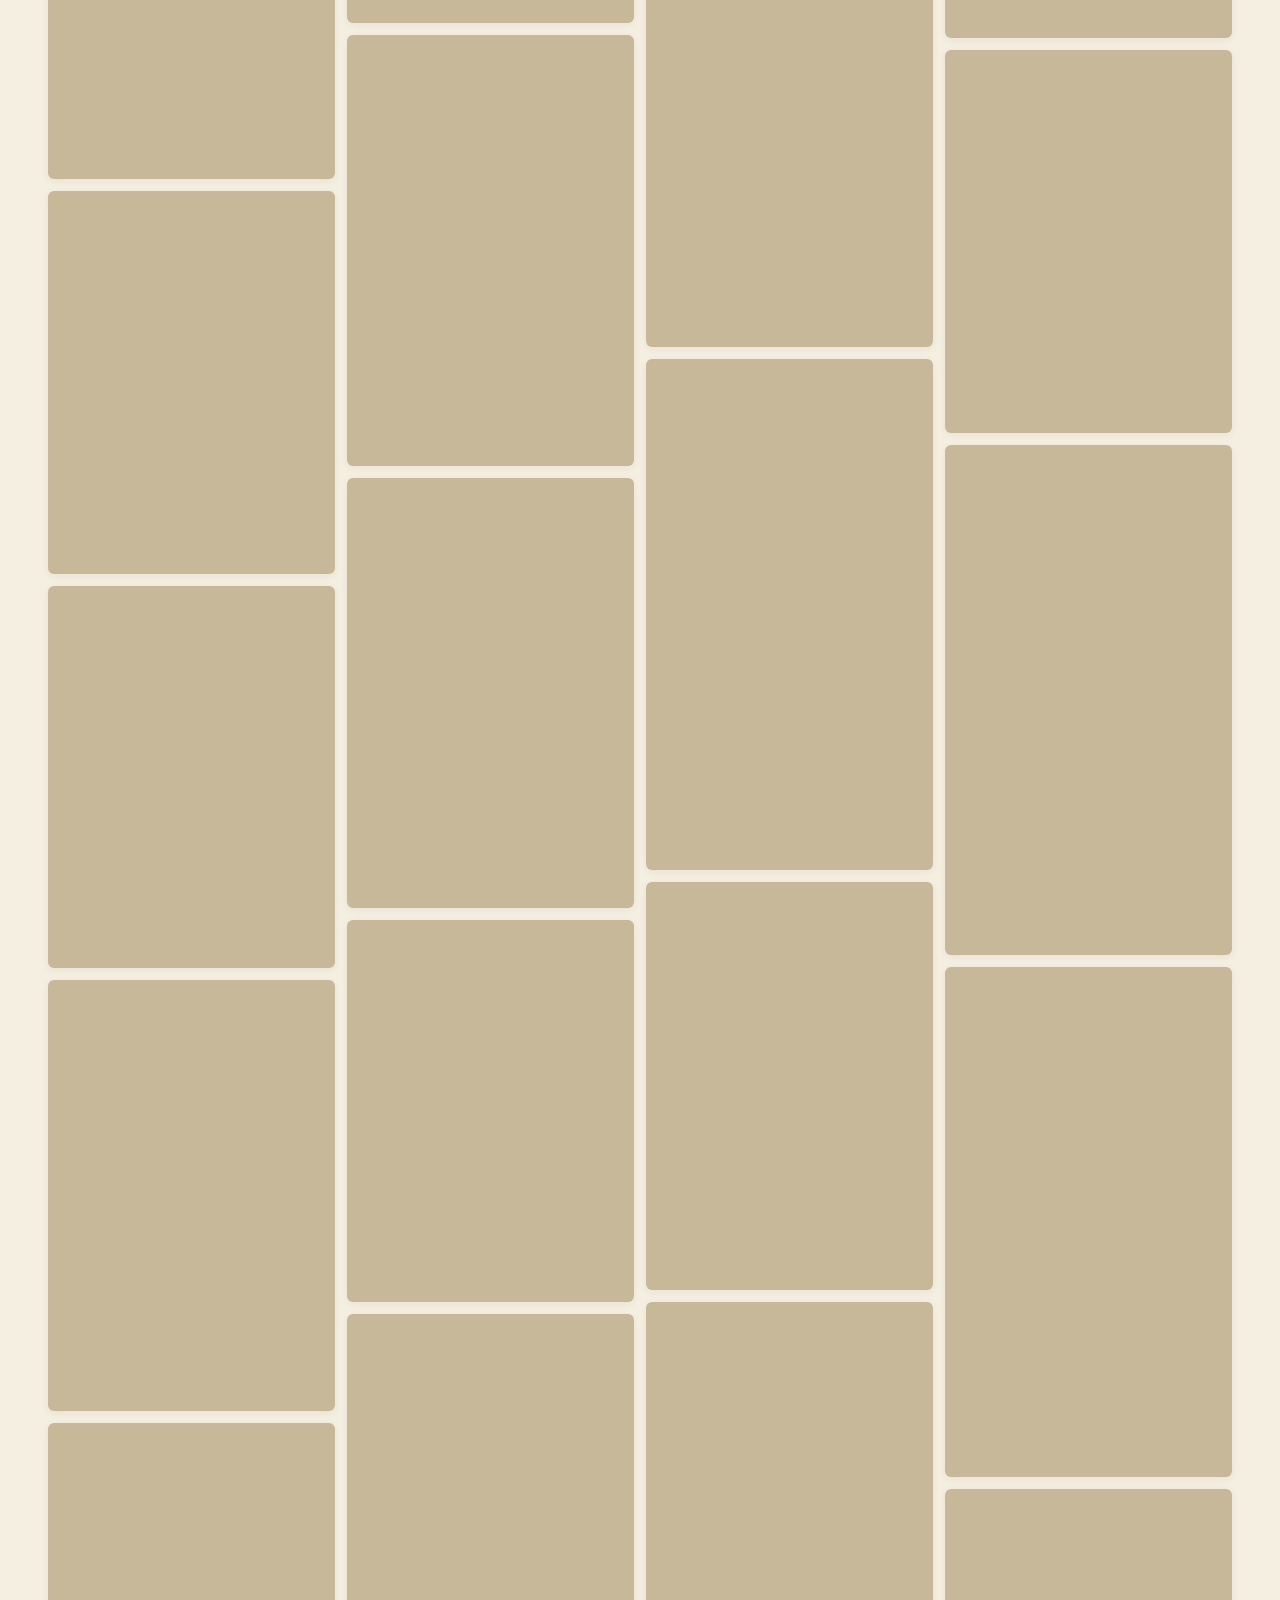
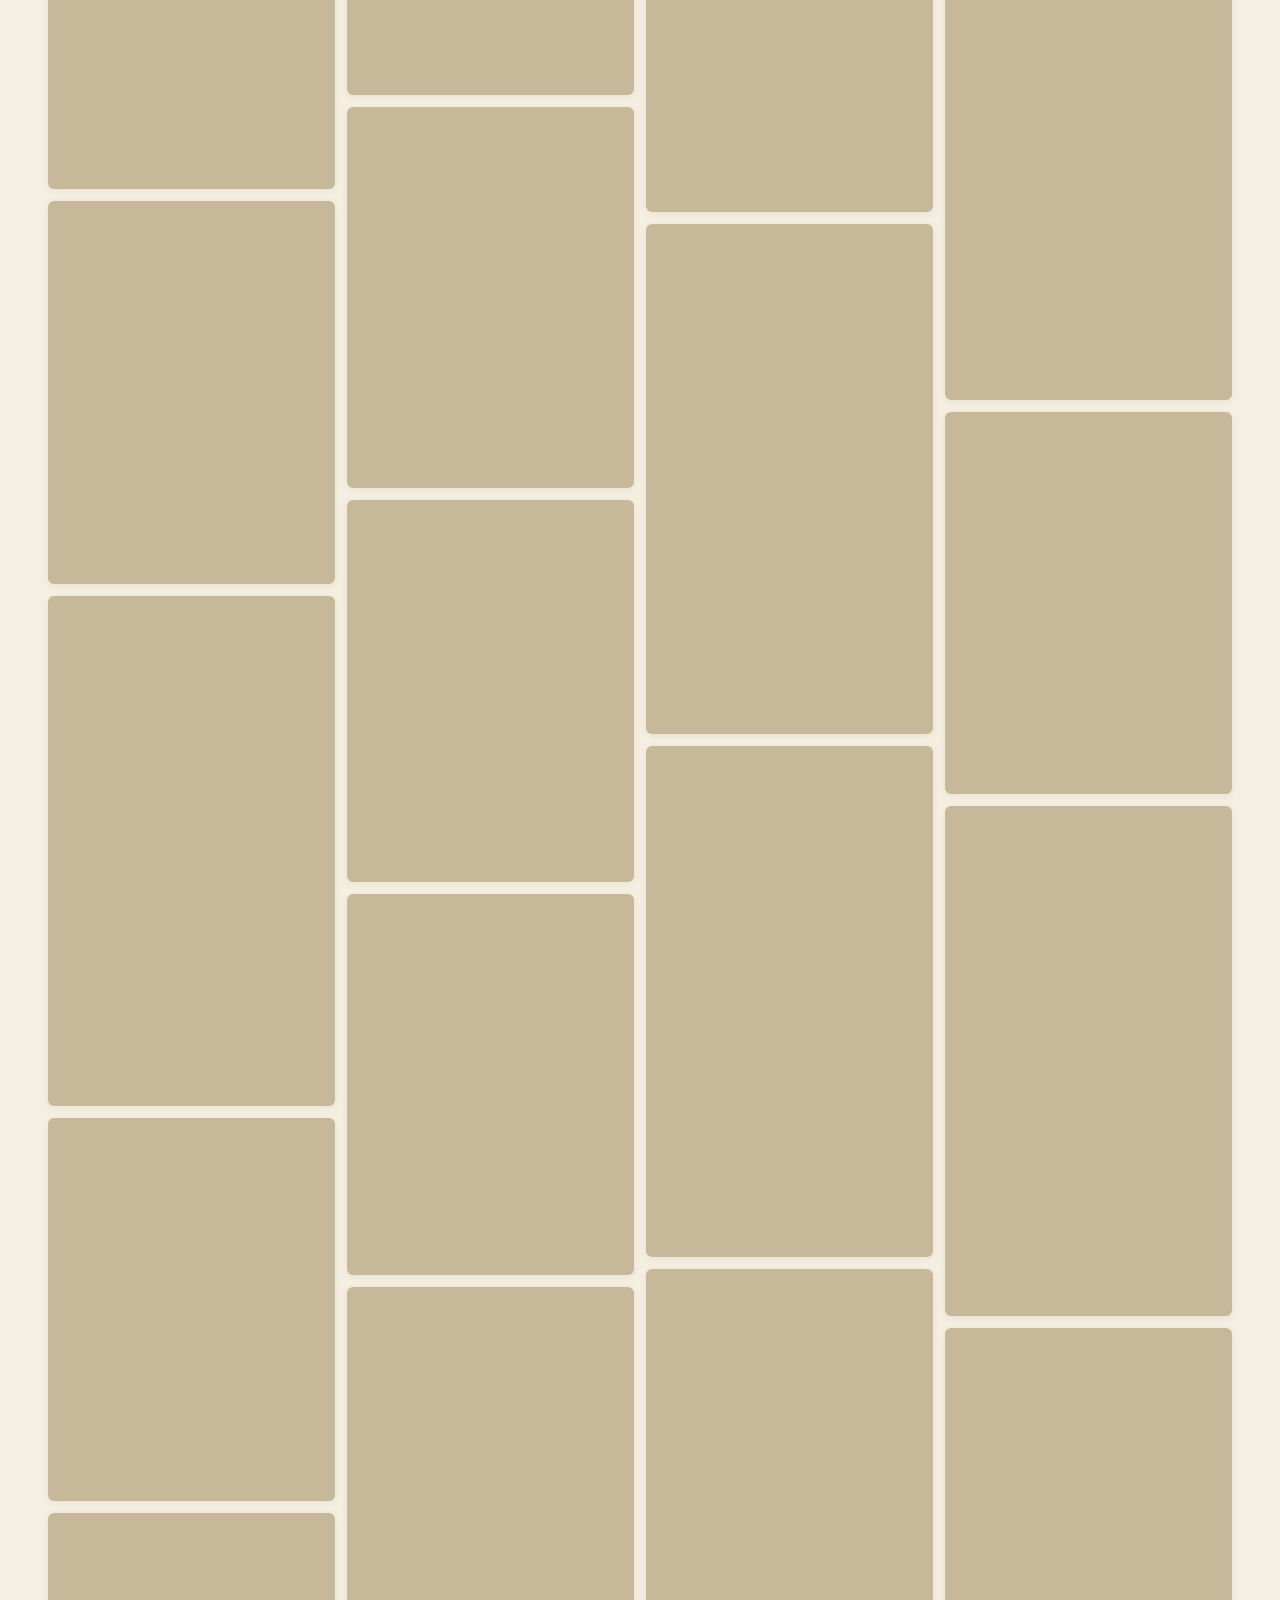
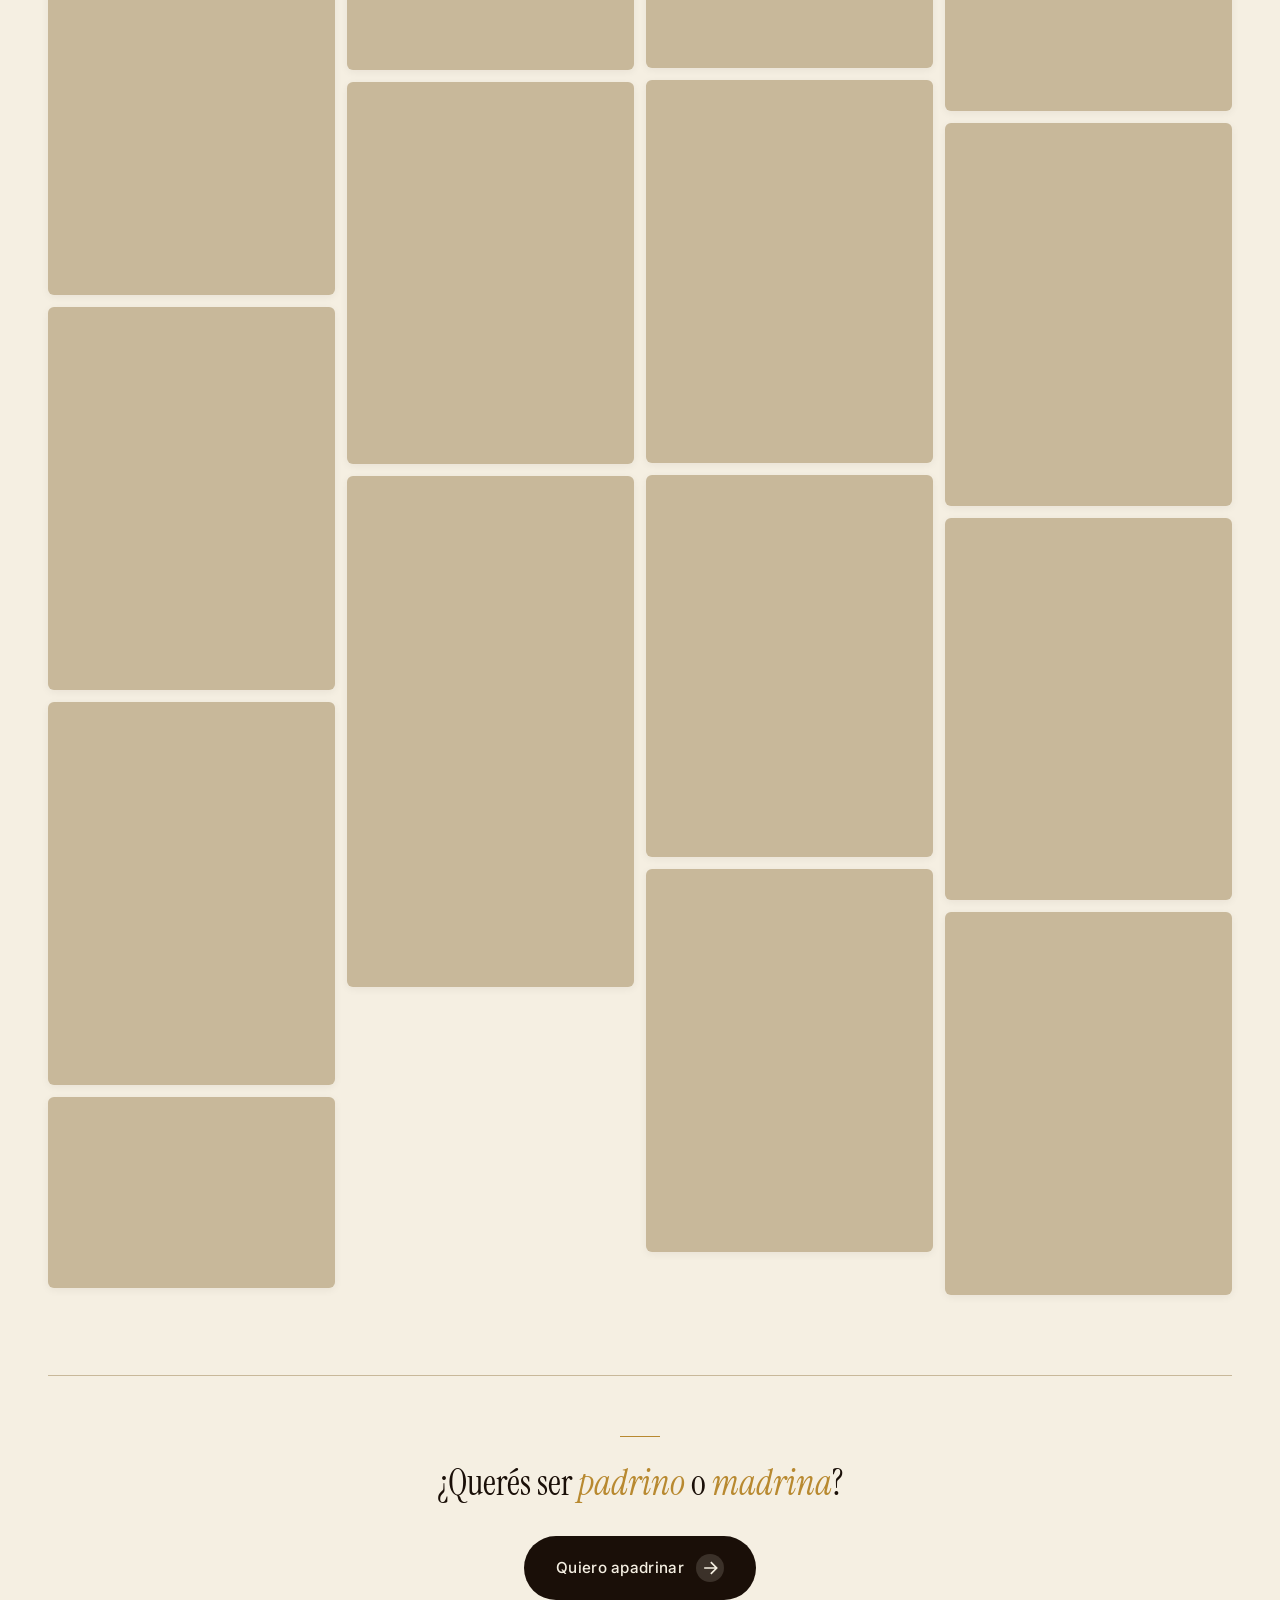
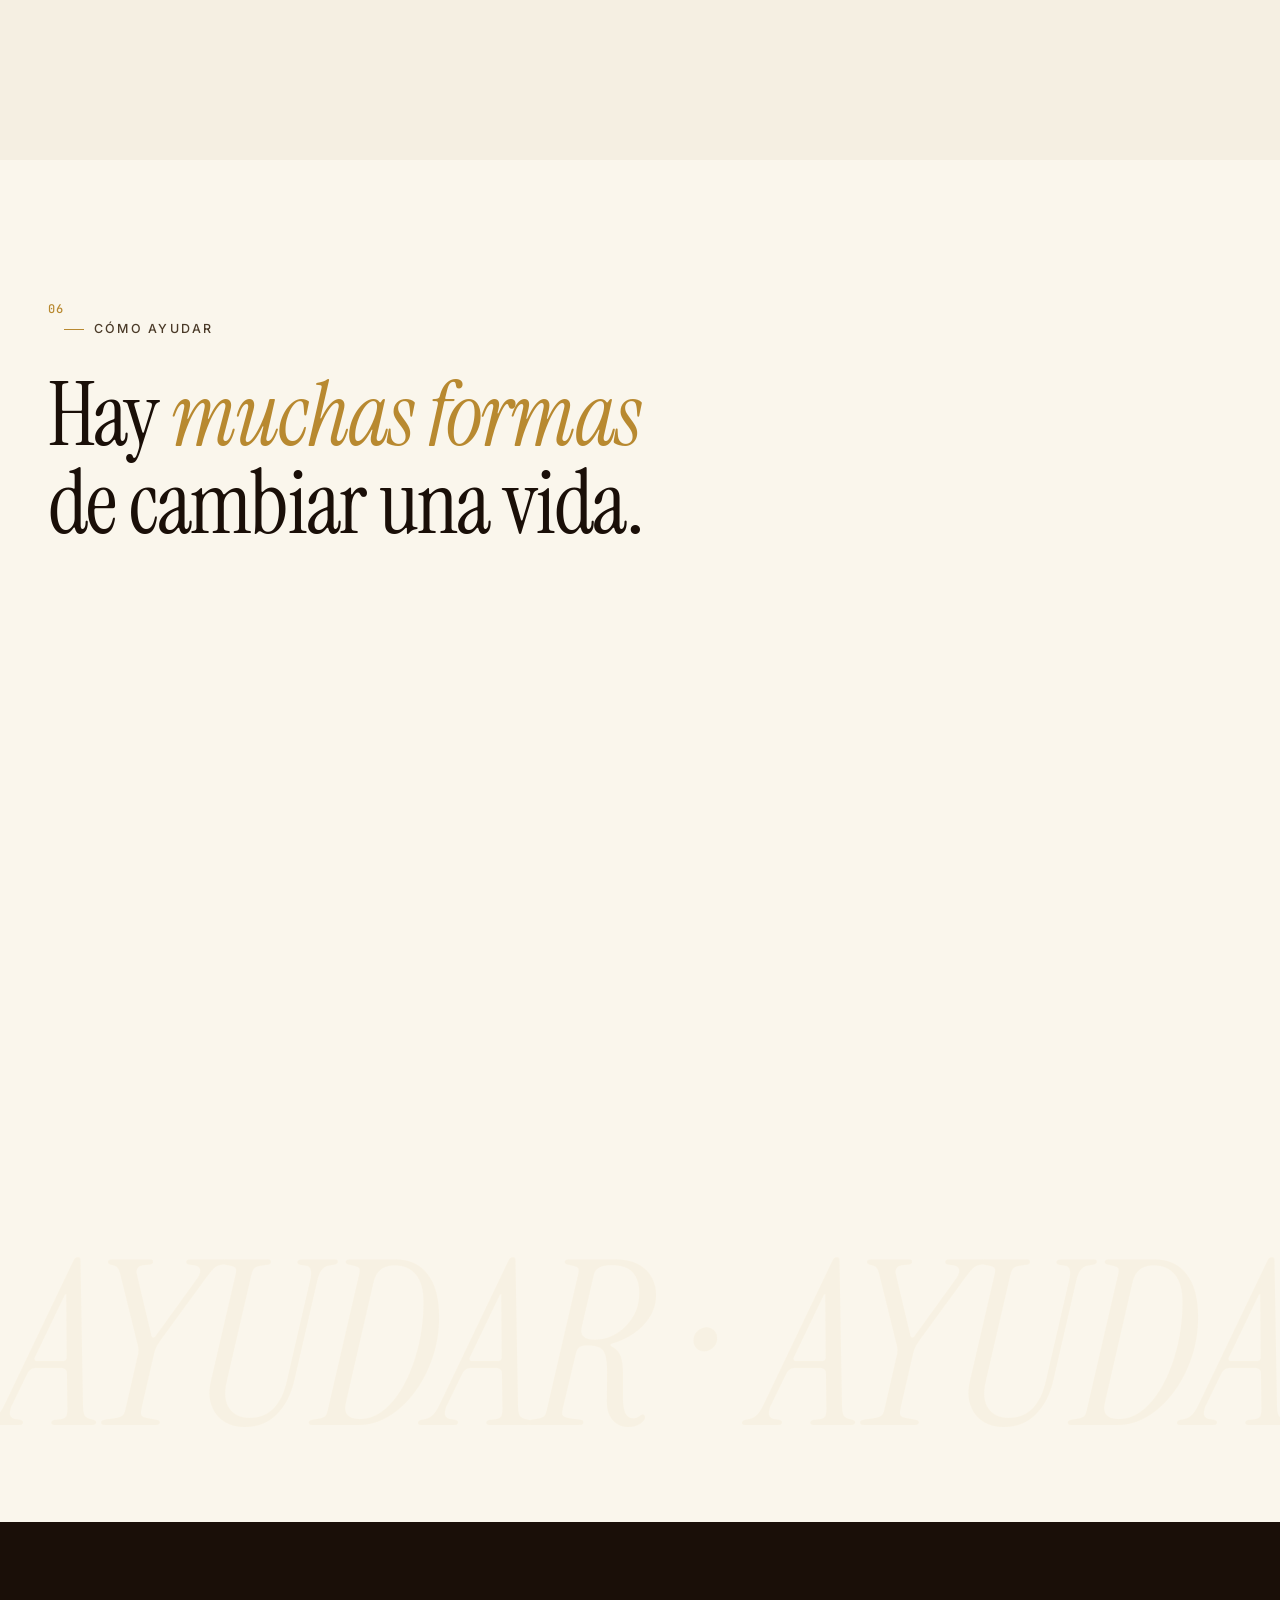
==== commit 2b943cc5: "Update index.html PAGO WU" ====
--- a/index.html
+++ b/index.html
@@ -377,17 +377,45 @@
             </div>
 
             <div class="ayudar__grid">
-                <article class="ayuda ayuda--featured">
+                <article class="ayuda ayuda--featured" id="exterior">
                     <div class="ayuda__top">
                         <span class="ayuda__num">01</span>
                         <span class="ayuda__tag">★ Mundo</span>
                     </div>
-                    <h3 class="ayuda__title">Donar desde<br>el exterior</h3>
-                    <p class="ayuda__text">Estamos actualizando nuestros medios de donación internacional. Muy pronto vas a poder aportar desde cualquier parte del mundo.</p>
-                    <button type="button" class="ayuda__btn ayuda__btn--soon" disabled aria-disabled="true">
-                        <span>Próximamente</span>
-                        <svg width="18" height="18" viewBox="0 0 24 24" fill="none" stroke="currentColor" stroke-width="2"><circle cx="12" cy="12" r="10"/><polyline points="12 6 12 12 16 14"/></svg>
-                    </button>
+                    <h3 class="ayuda__title">Western<br>Union</h3>
+                    <p class="ayuda__text">Para donaciones desde cualquier parte del mundo. Envío rápido y seguro a nombre de la presidenta de la ONG.</p>
+                    <div class="ayuda__data ayuda__data--dark">
+                        <div class="ayuda__data-row">
+                            <span class="ayuda__data-label">Titular</span>
+                            <span class="ayuda__data-value">Yesica Soledad Valenzuela</span>
+                        </div>
+                        <div class="ayuda__data-row">
+                            <span class="ayuda__data-label">Cargo</span>
+                            <span class="ayuda__data-value">Presidenta ONG PEMPA</span>
+                        </div>
+                        <div class="ayuda__data-row ayuda__data-row--copy">
+                            <div>
+                                <span class="ayuda__data-label">Teléfono</span>
+                                <span class="ayuda__data-value">+54 9 261 361-8241</span>
+                            </div>
+                            <button class="copy-btn" data-copy="+5492613618241" aria-label="Copiar teléfono">
+                                <svg width="16" height="16" viewBox="0 0 24 24" fill="none" stroke="currentColor" stroke-width="2"><rect x="9" y="9" width="13" height="13" rx="2"/><path d="M5 15H4a2 2 0 01-2-2V4a2 2 0 012-2h9a2 2 0 012 2v1"/></svg>
+                            </button>
+                        </div>
+                        <div class="ayuda__data-row ayuda__data-row--copy">
+                            <div>
+                                <span class="ayuda__data-label">CVU</span>
+                                <span class="ayuda__data-value ayuda__data-value--mono">0000077200132507170594</span>
+                            </div>
+                            <button class="copy-btn" data-copy="0000077200132507170594" aria-label="Copiar CVU">
+                                <svg width="16" height="16" viewBox="0 0 24 24" fill="none" stroke="currentColor" stroke-width="2"><rect x="9" y="9" width="13" height="13" rx="2"/><path d="M5 15H4a2 2 0 01-2-2V4a2 2 0 012-2h9a2 2 0 012 2v1"/></svg>
+                            </button>
+                        </div>
+                    </div>
+                    <a href="https://wa.me/5492613618241?text=Hola%20Yesica!%20Quiero%20enviar%20una%20donación%20desde%20el%20exterior%20por%20Western%20Union%20🐎" target="_blank" rel="noopener" class="ayuda__btn">
+                        <span>Consultar por WhatsApp</span>
+                        <svg width="18" height="18" viewBox="0 0 24 24" fill="none" stroke="currentColor" stroke-width="2"><path d="M5 12h14M13 5l7 7-7 7"/></svg>
+                    </a>
                 </article>
 
                 <article class="ayuda" id="transferencia">
@@ -541,6 +569,7 @@
                 <div class="footer__col">
                     <h5 class="footer__col-title">Donar</h5>
                     <ul>
+                        <li><a href="#exterior">Western Union</a></li>
                         <li><a href="#transferencia">Transferencia AR</a></li>
                         <li><a href="#ayudar">Padrinazgo</a></li>
                     </ul>
@@ -581,14 +610,14 @@
                 <p class="modal__sub">Elegí cómo querés sumarte. Cada aporte cuenta.</p>
             </div>
             <div class="modal__list">
-                <button type="button" class="modal__opt modal__opt--soon" disabled aria-disabled="true">
+                <a href="#exterior" class="modal__opt" data-close>
                     <span class="modal__opt-num">01</span>
                     <div class="modal__opt-body">
-                        <strong>Desde el exterior</strong>
-                        <small>Próximamente disponible</small>
-                    </div>
-                    <span class="modal__opt-arrow" style="opacity:0.4;">⌛</span>
-                </button>
+                        <strong>Western Union</strong>
+                        <small>Desde cualquier parte del mundo</small>
+                    </div>
+                    <span class="modal__opt-arrow">→</span>
+                </a>
                 <a href="#transferencia" class="modal__opt" data-close>
                     <span class="modal__opt-num">02</span>
                     <div class="modal__opt-body">
--- a/css/styles.css
+++ b/css/styles.css
@@ -338,6 +338,85 @@
     letter-spacing: 0.18em;
     margin-top: 4px;
     opacity: 0.7;
+}
+
+/* ====== LANG SWITCH (ES | EN) ====== */
+.nav__right {
+    display: flex;
+    align-items: center;
+    gap: 12px;
+}
+
+.lang-switch {
+    display: inline-flex;
+    align-items: center;
+    gap: 6px;
+    padding: 8px 14px;
+    background: rgba(245, 239, 226, 0.06);
+    border: 1px solid rgba(245, 239, 226, 0.2);
+    border-radius: 100px;
+    backdrop-filter: blur(10px);
+    transition: all 0.3s var(--ease);
+}
+
+.nav--scrolled .lang-switch {
+    background: rgba(26, 15, 8, 0.06);
+    border-color: rgba(26, 15, 8, 0.15);
+}
+
+.lang-switch__btn {
+    display: inline-block;
+    padding: 4px 6px;
+    background: transparent;
+    border: none;
+    color: var(--cream);
+    font-family: var(--font-mono);
+    font-size: 0.75rem;
+    font-weight: 600;
+    letter-spacing: 0.1em;
+    text-decoration: none;
+    cursor: pointer;
+    transition: color 0.25s var(--ease);
+    opacity: 0.55;
+}
+
+.nav--scrolled .lang-switch__btn {
+    color: var(--ink);
+}
+
+.lang-switch__btn--active {
+    opacity: 1;
+    color: var(--amber);
+    cursor: default;
+}
+
+.nav--scrolled .lang-switch__btn--active {
+    color: var(--amber-dark);
+}
+
+.lang-switch__btn--soon:hover {
+    opacity: 0.9;
+    color: var(--amber);
+}
+
+.lang-switch__divider {
+    color: var(--cream);
+    opacity: 0.3;
+    font-family: var(--font-mono);
+    font-size: 0.75rem;
+}
+
+.nav--scrolled .lang-switch__divider {
+    color: var(--ink);
+}
+
+@media (max-width: 480px) {
+    .lang-switch {
+        padding: 6px 10px;
+    }
+    .lang-switch__btn {
+        font-size: 0.7rem;
+    }
 }
 
 .nav__menu-btn {
@@ -1718,6 +1797,39 @@
     color: var(--ink);
 }
 
+/* ====== ESTADO "PRÓXIMAMENTE" ====== */
+.ayuda__btn--soon {
+    background: rgba(245, 239, 226, 0.08);
+    color: var(--cream);
+    border: 1px dashed rgba(245, 239, 226, 0.3);
+    cursor: not-allowed;
+    opacity: 0.7;
+}
+
+.ayuda__btn--soon:hover {
+    background: rgba(245, 239, 226, 0.08);
+    color: var(--cream);
+    transform: none;
+}
+
+.ayuda--featured .ayuda__btn--soon {
+    background: rgba(245, 239, 226, 0.1);
+    color: var(--cream);
+    border-color: rgba(245, 239, 226, 0.25);
+}
+
+.modal__opt--soon {
+    opacity: 0.55;
+    cursor: not-allowed;
+    background: rgba(0, 0, 0, 0.03);
+    border-color: rgba(0, 0, 0, 0.08) !important;
+}
+
+.modal__opt--soon:hover {
+    transform: none !important;
+    border-color: rgba(0, 0, 0, 0.08) !important;
+}
+
 .ayuda--featured {
     background: var(--ink);
     color: var(--cream);
